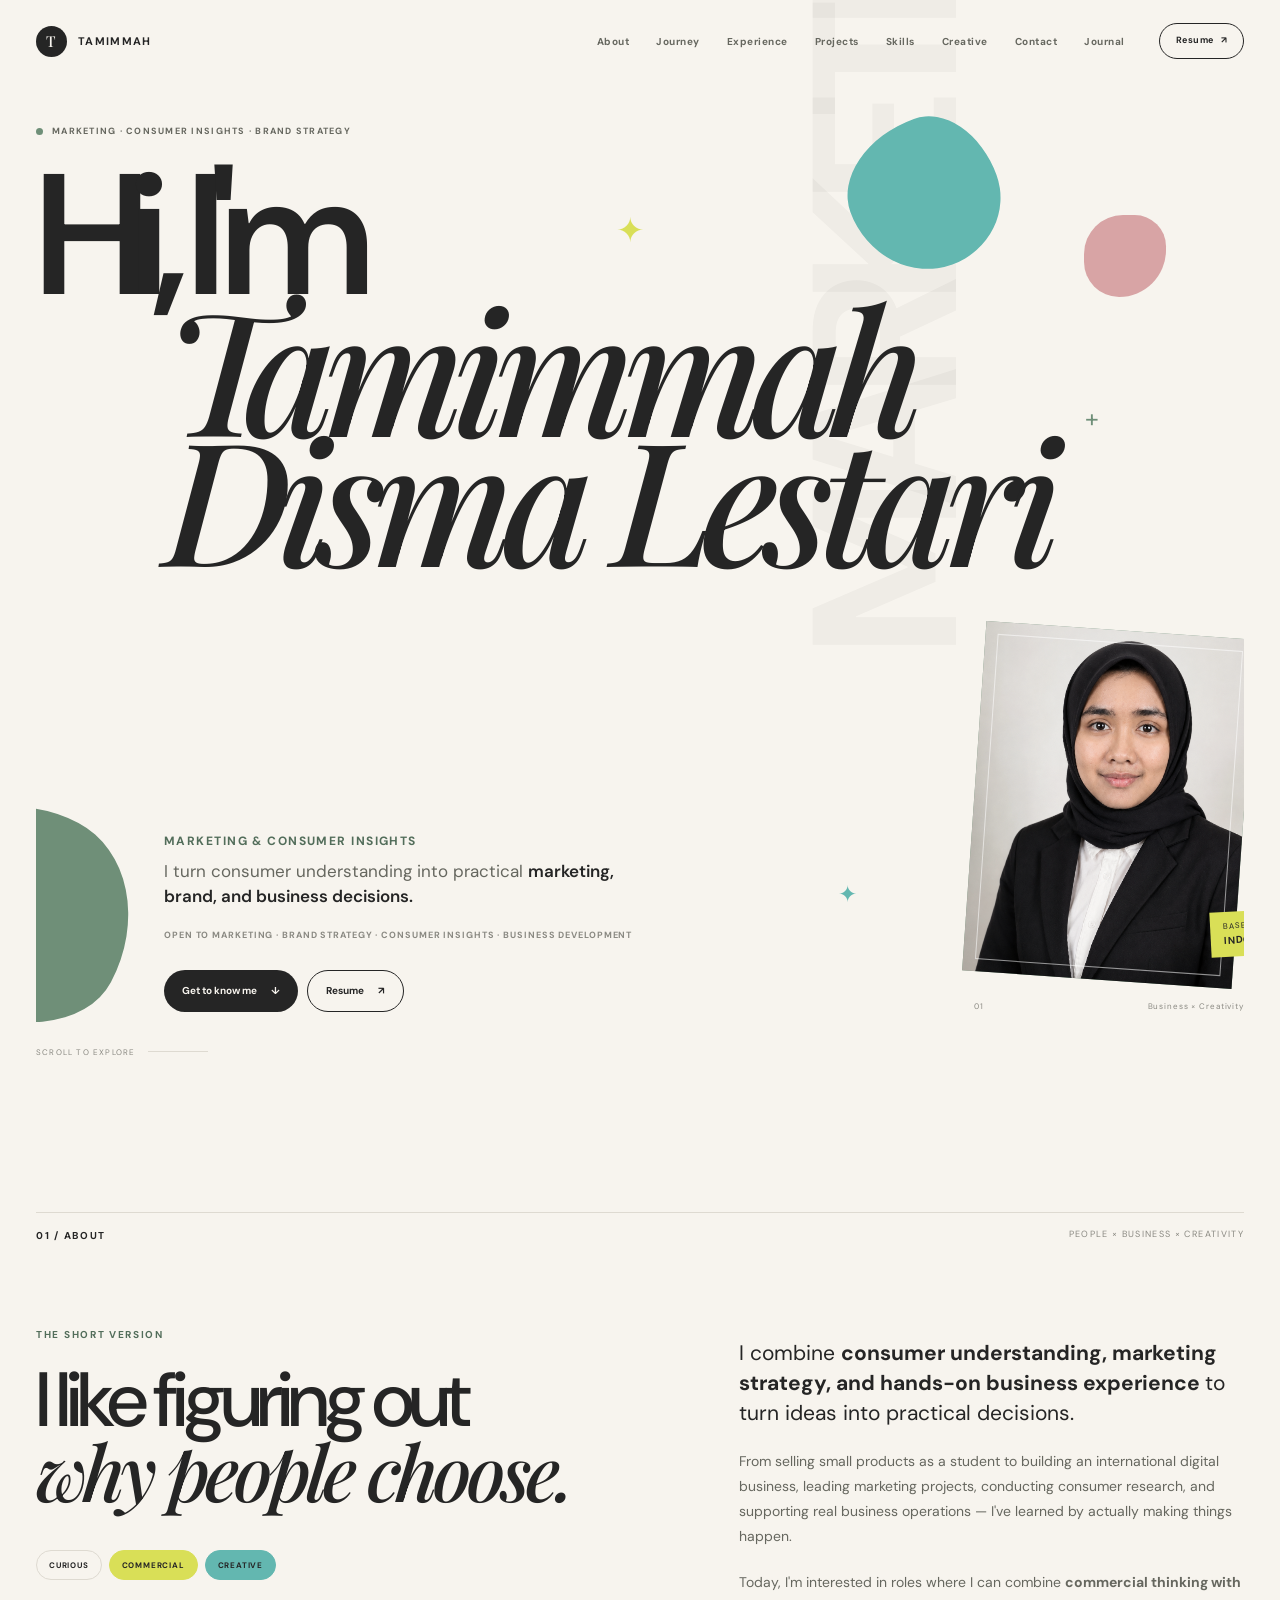
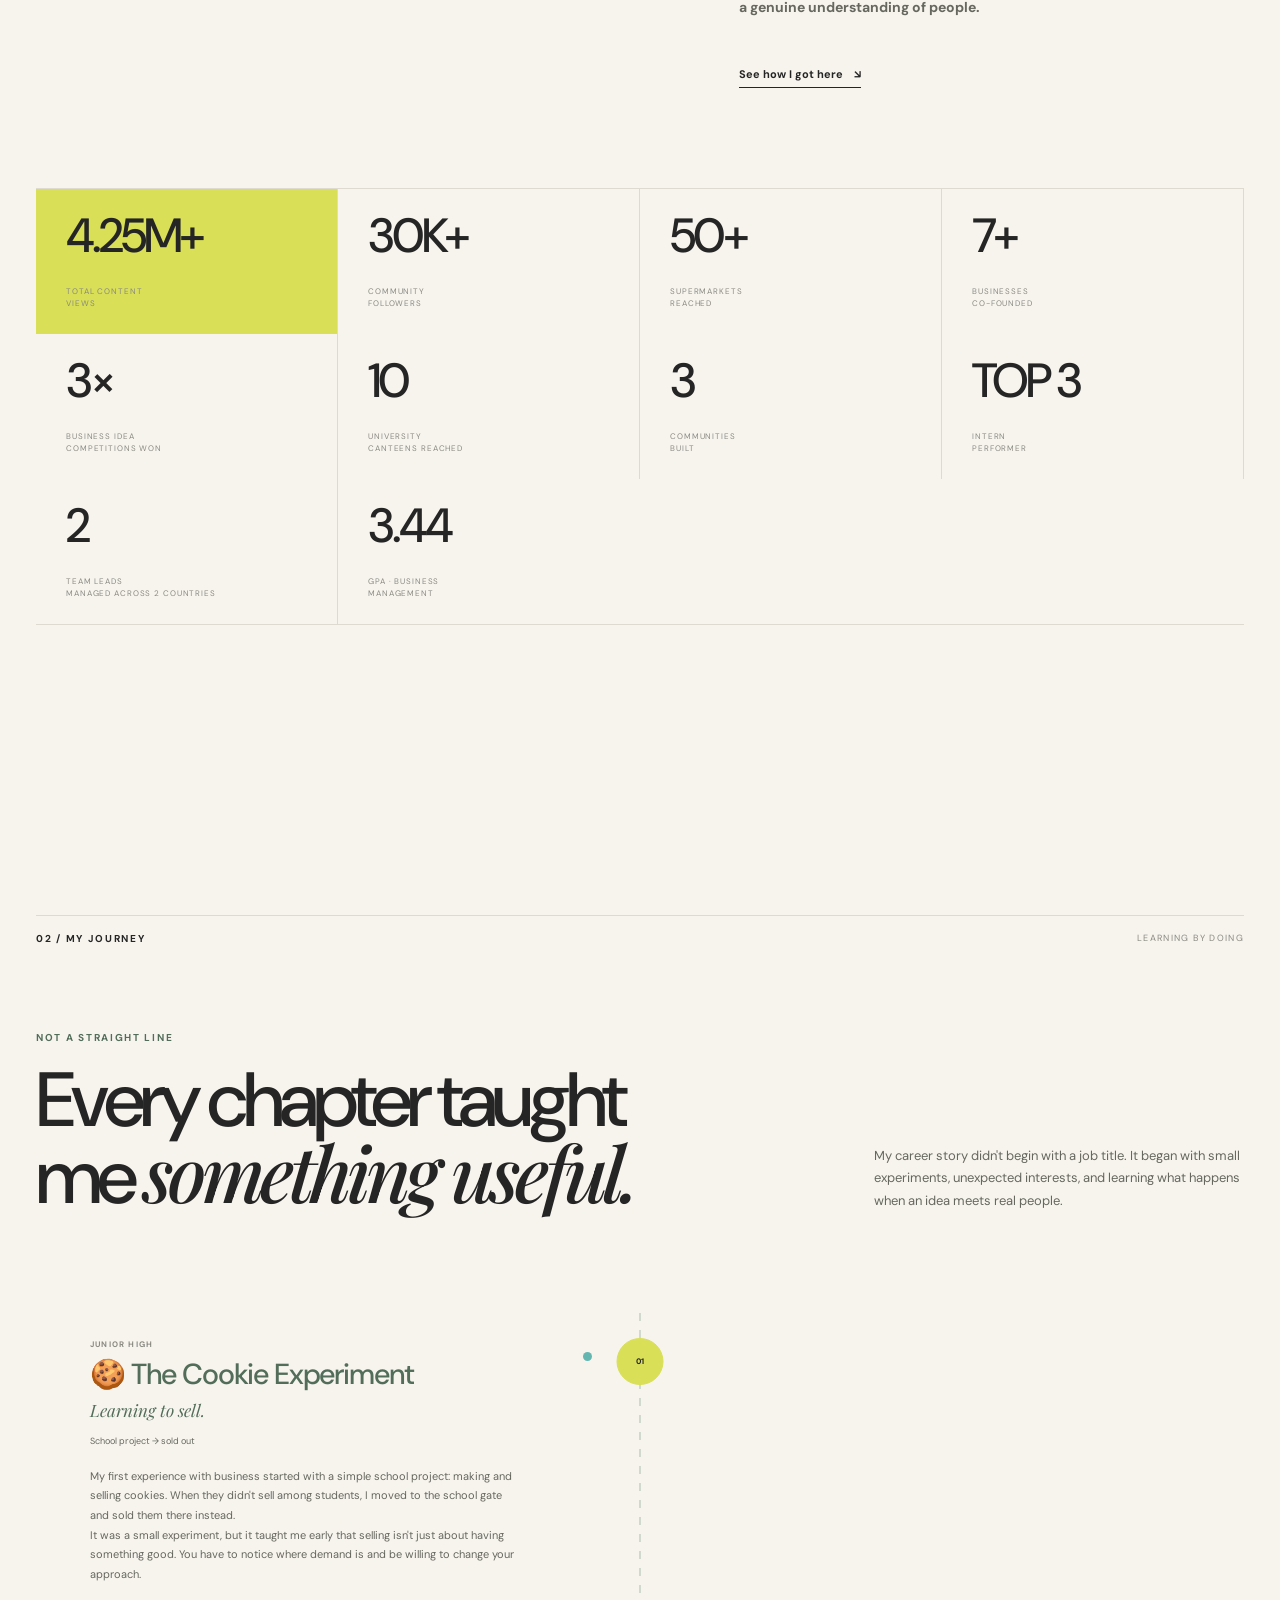
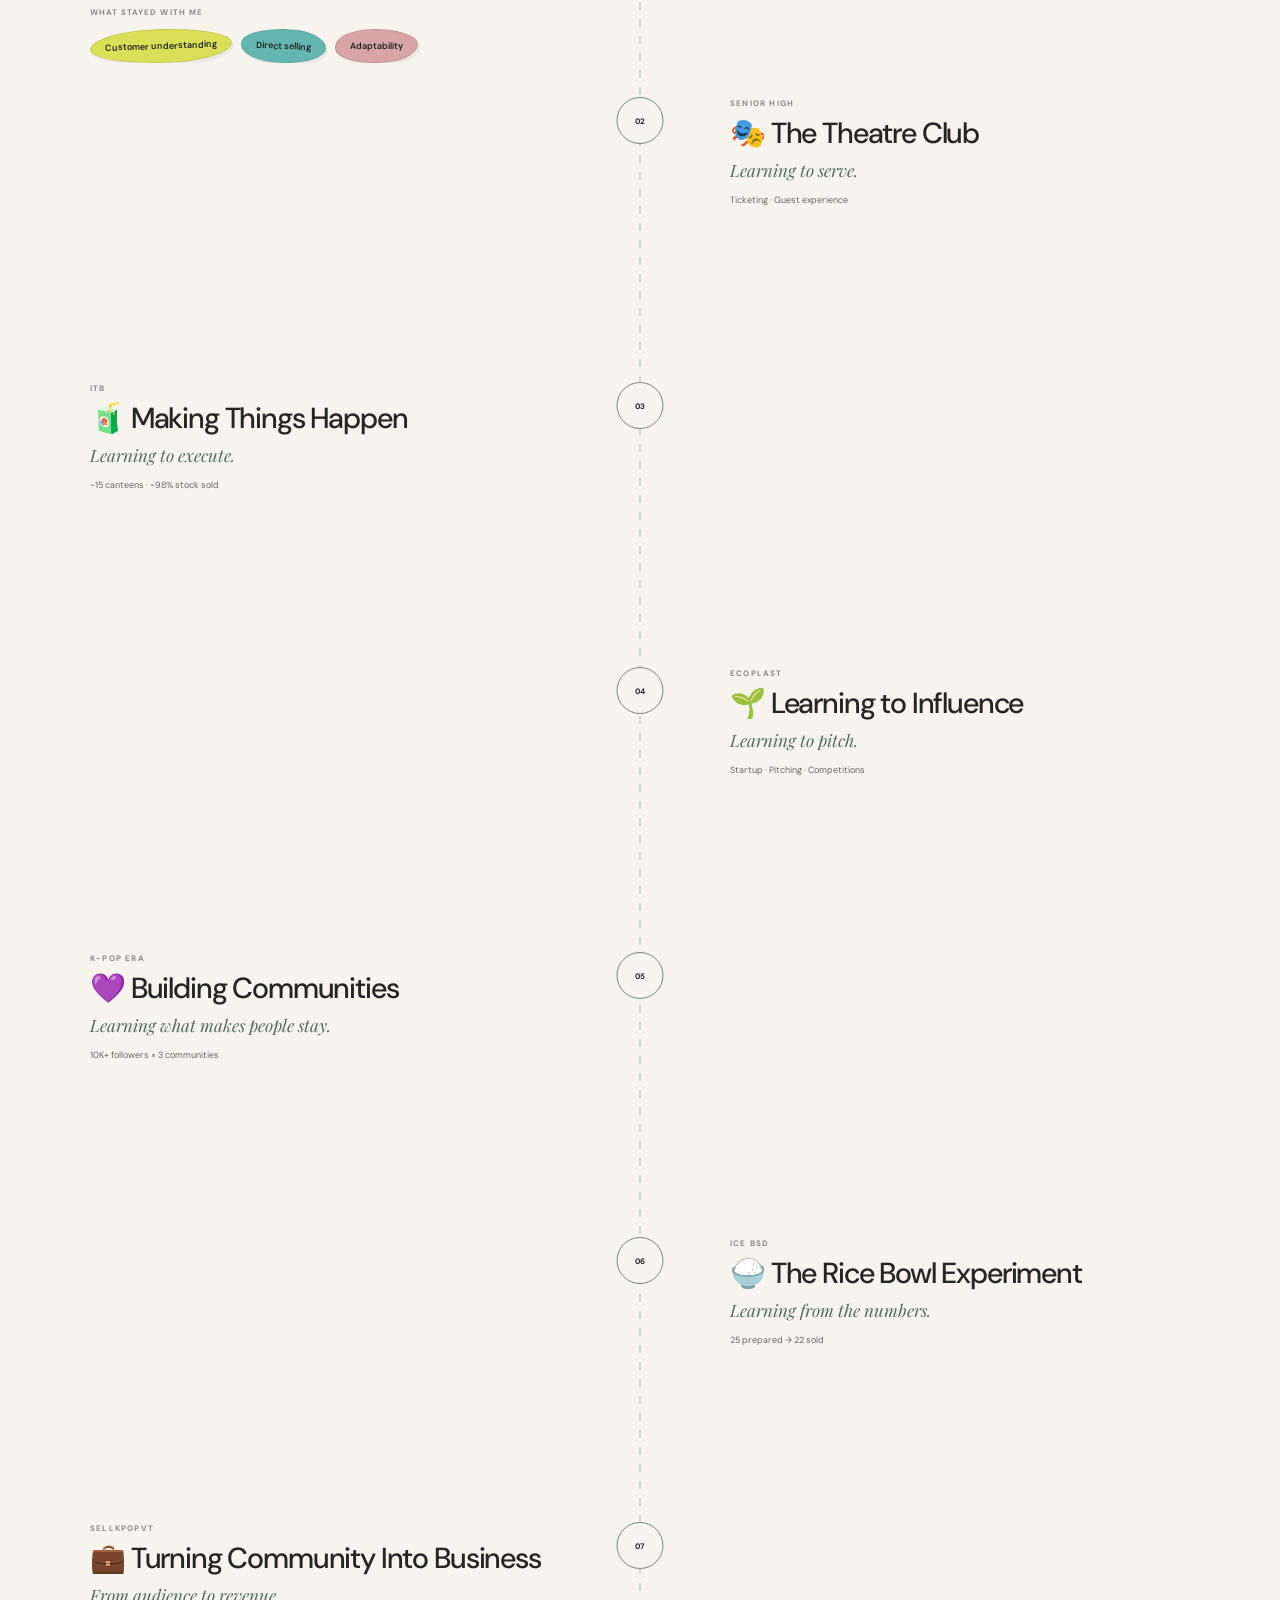
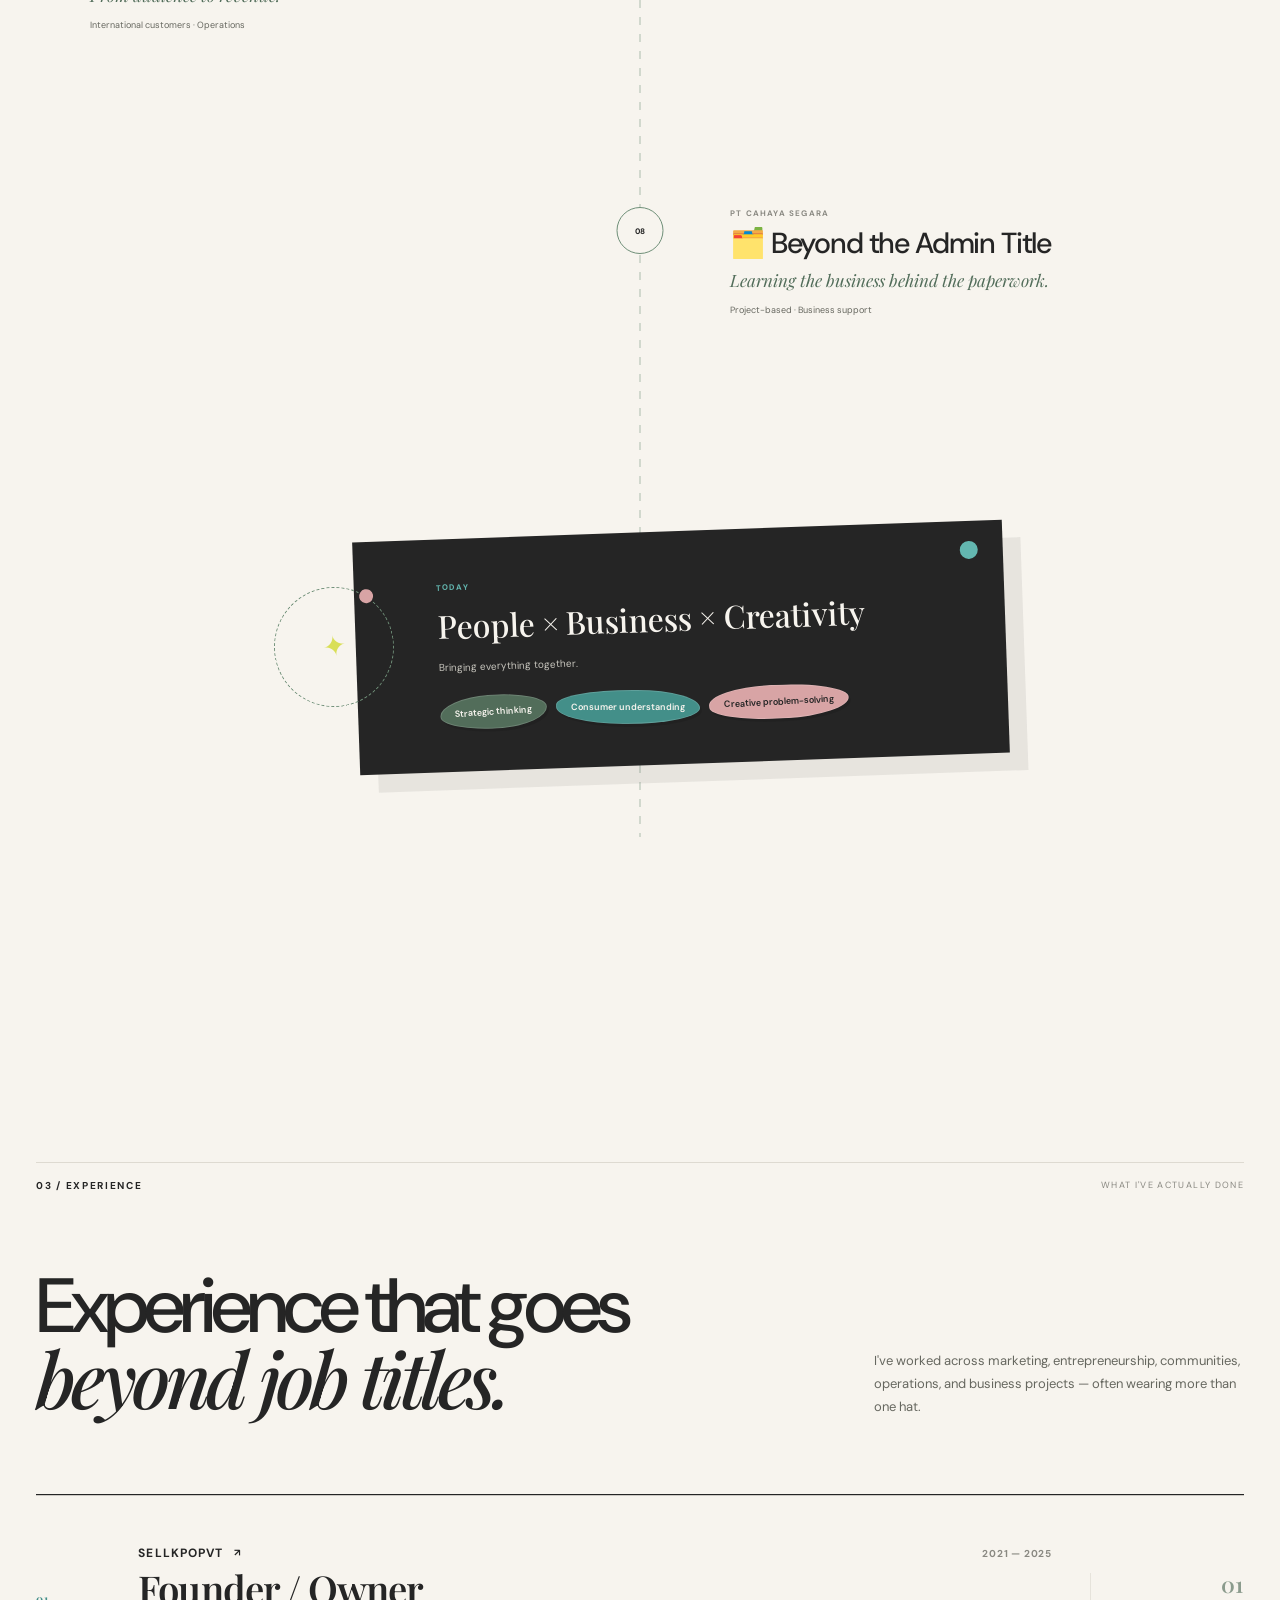
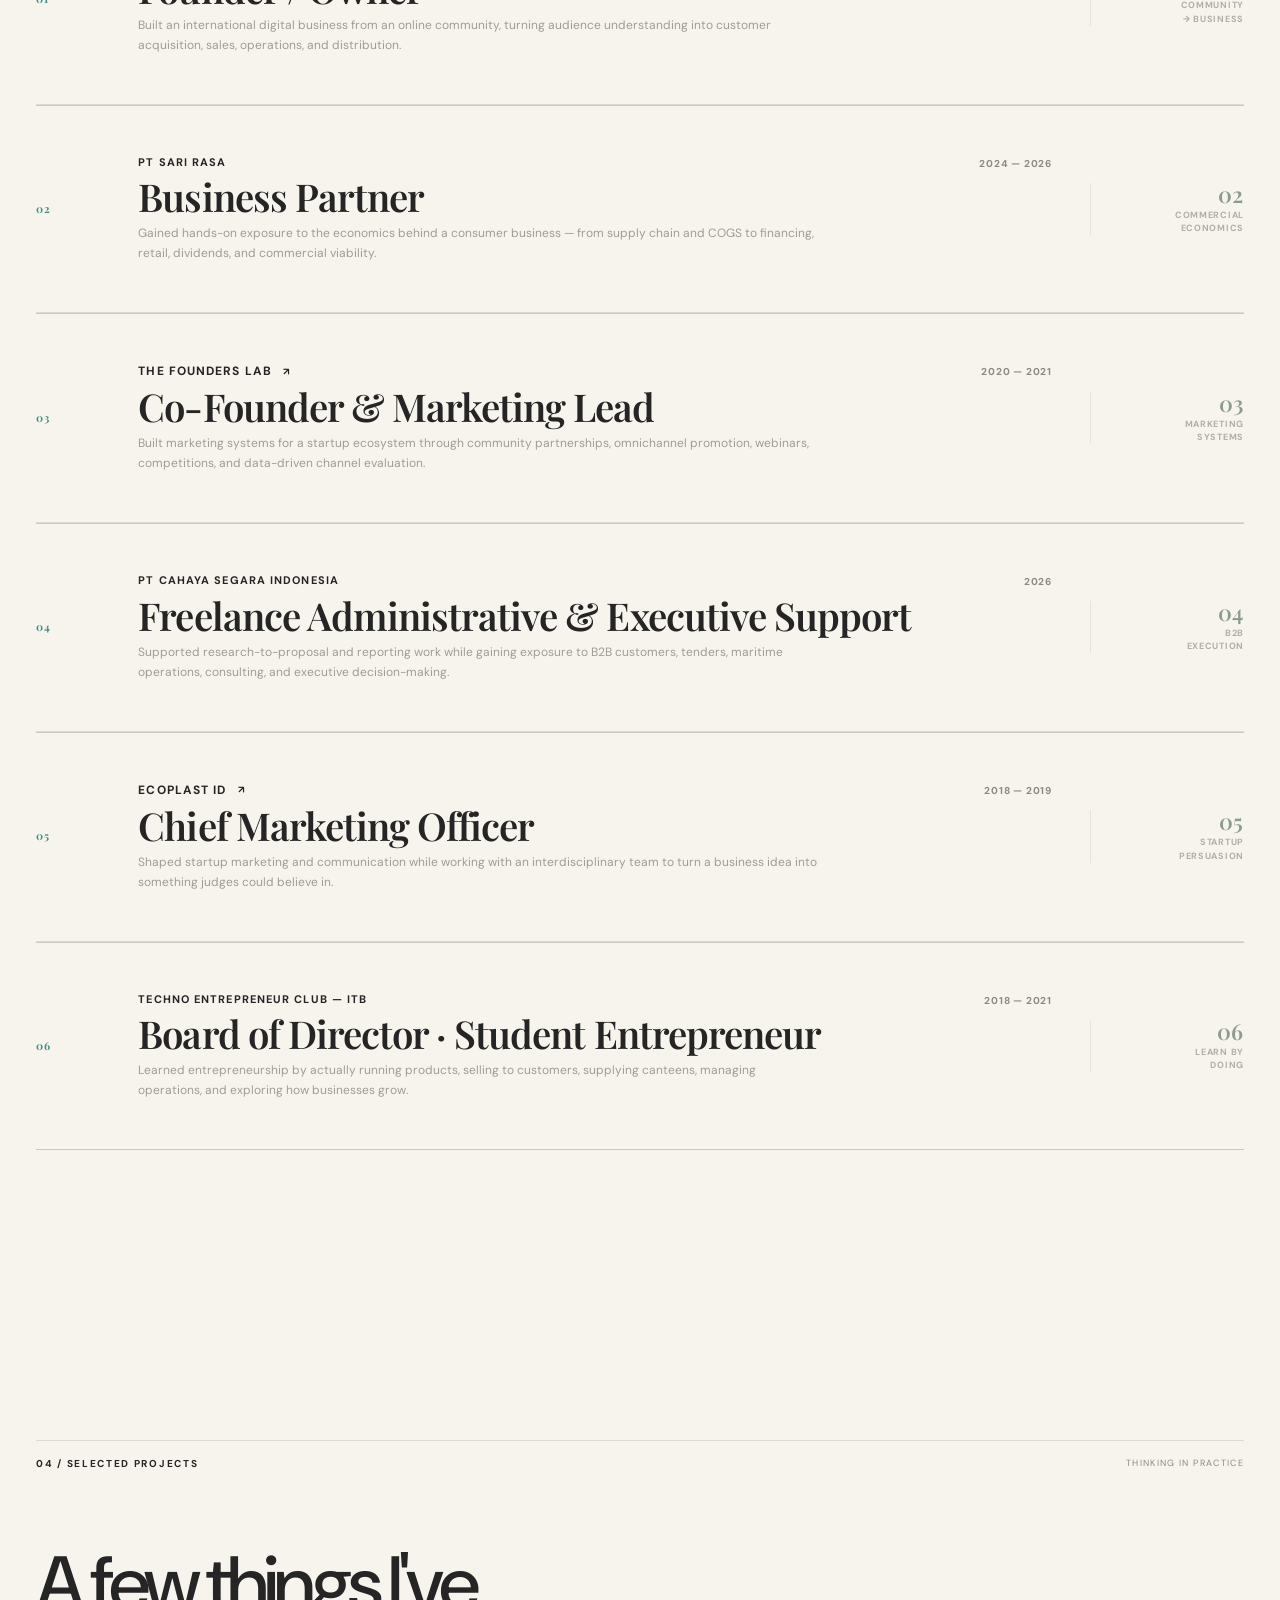
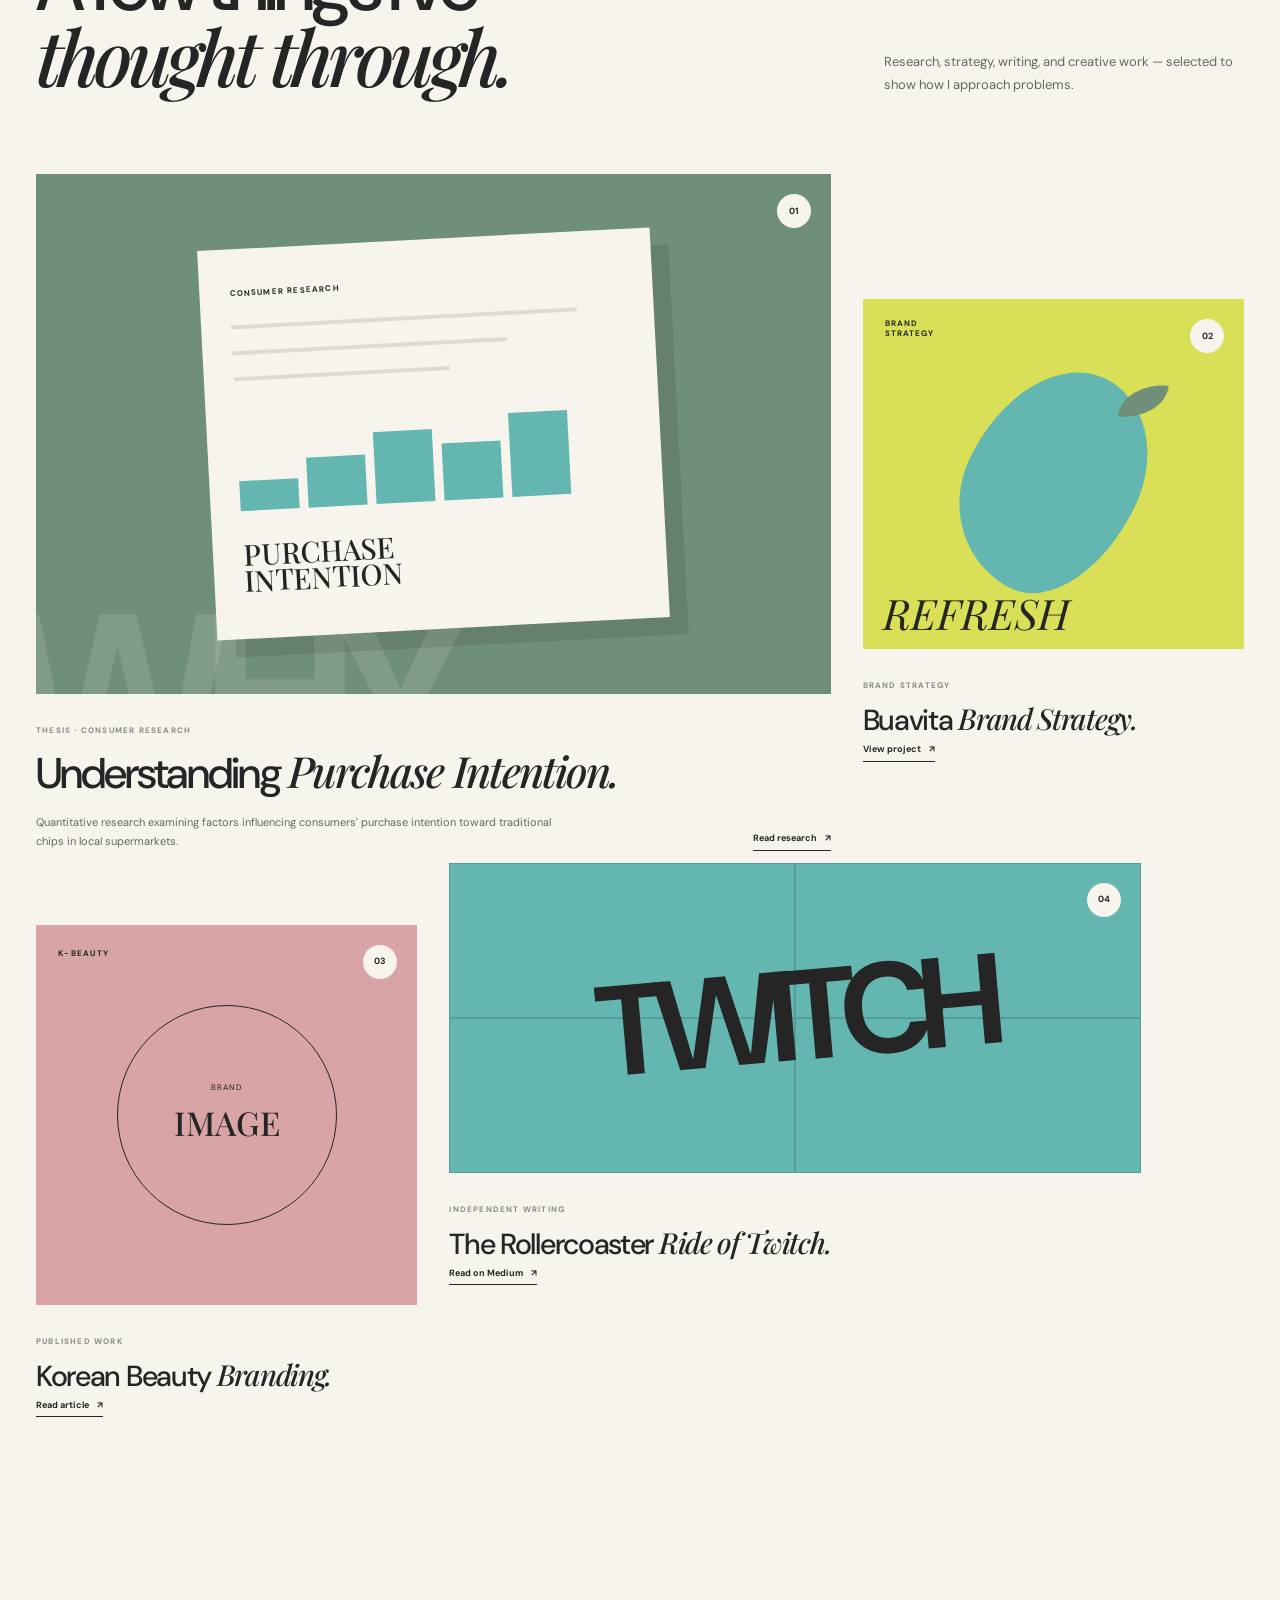
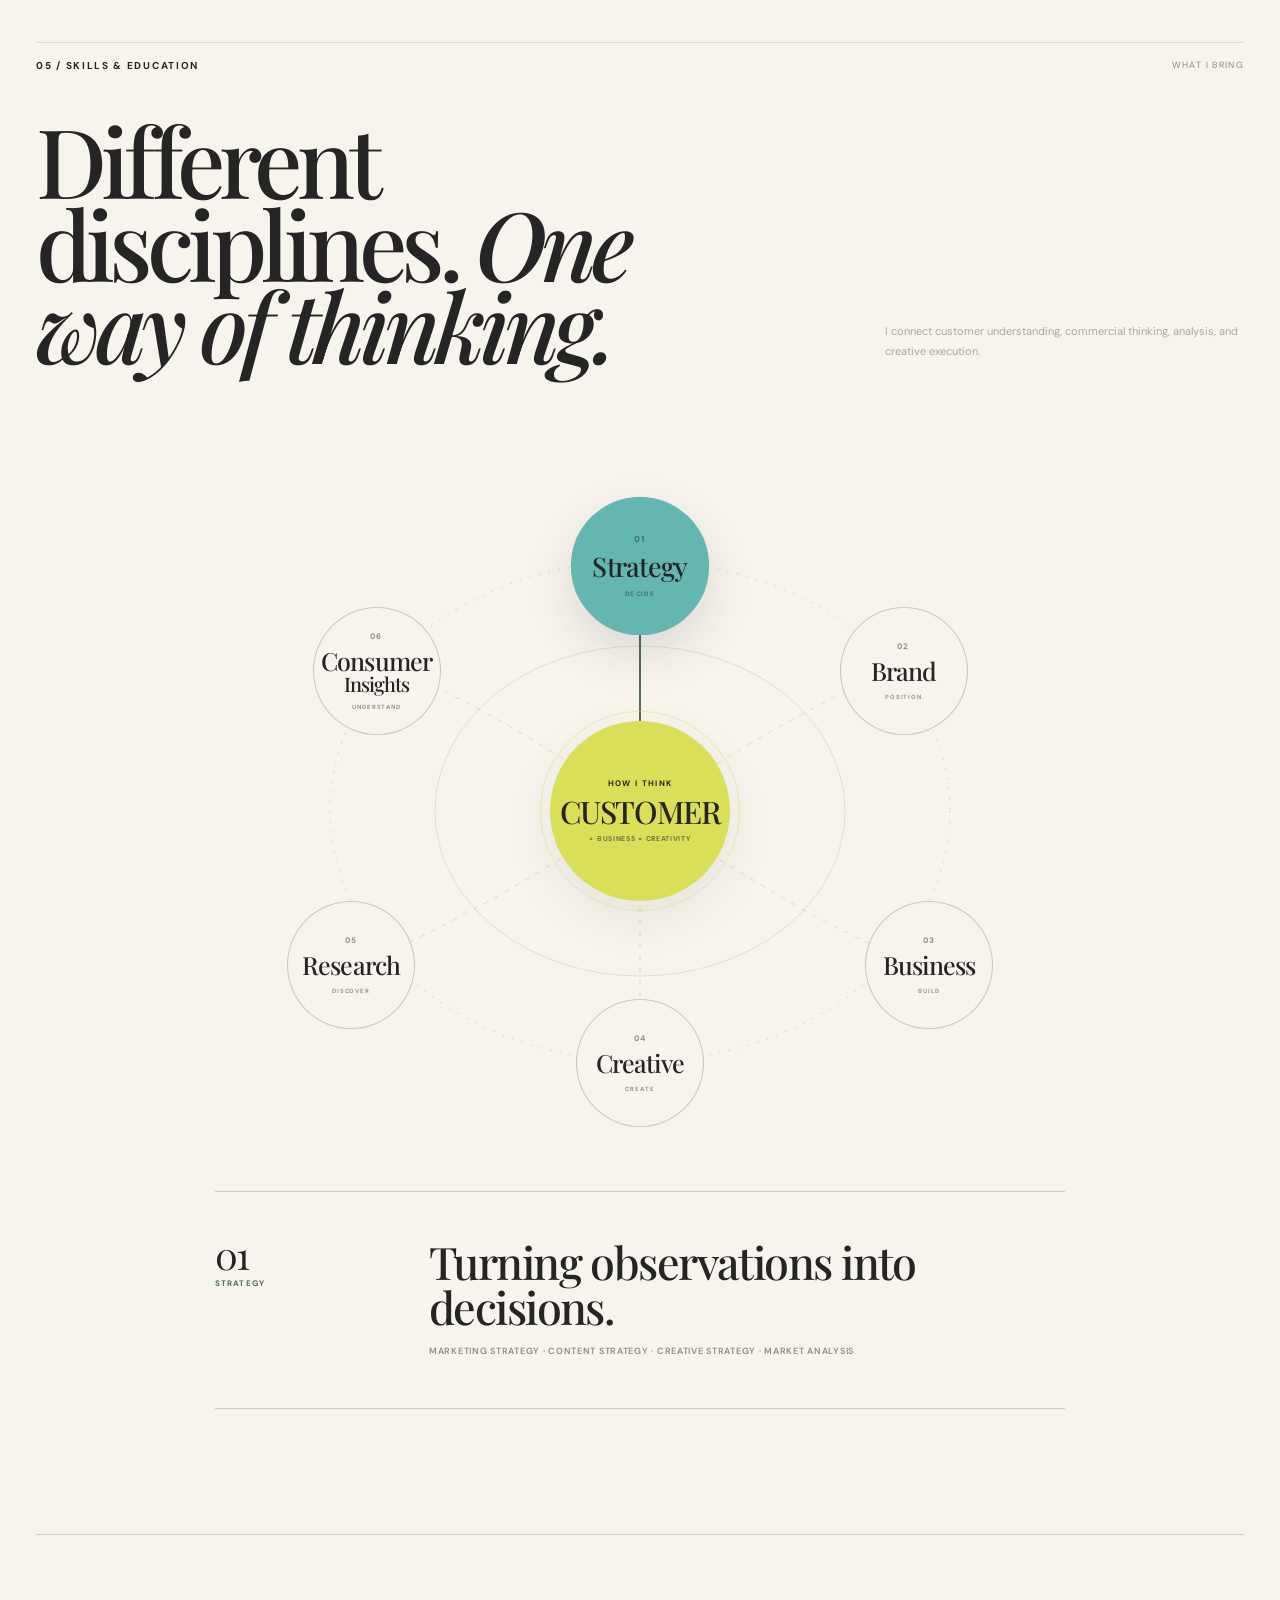
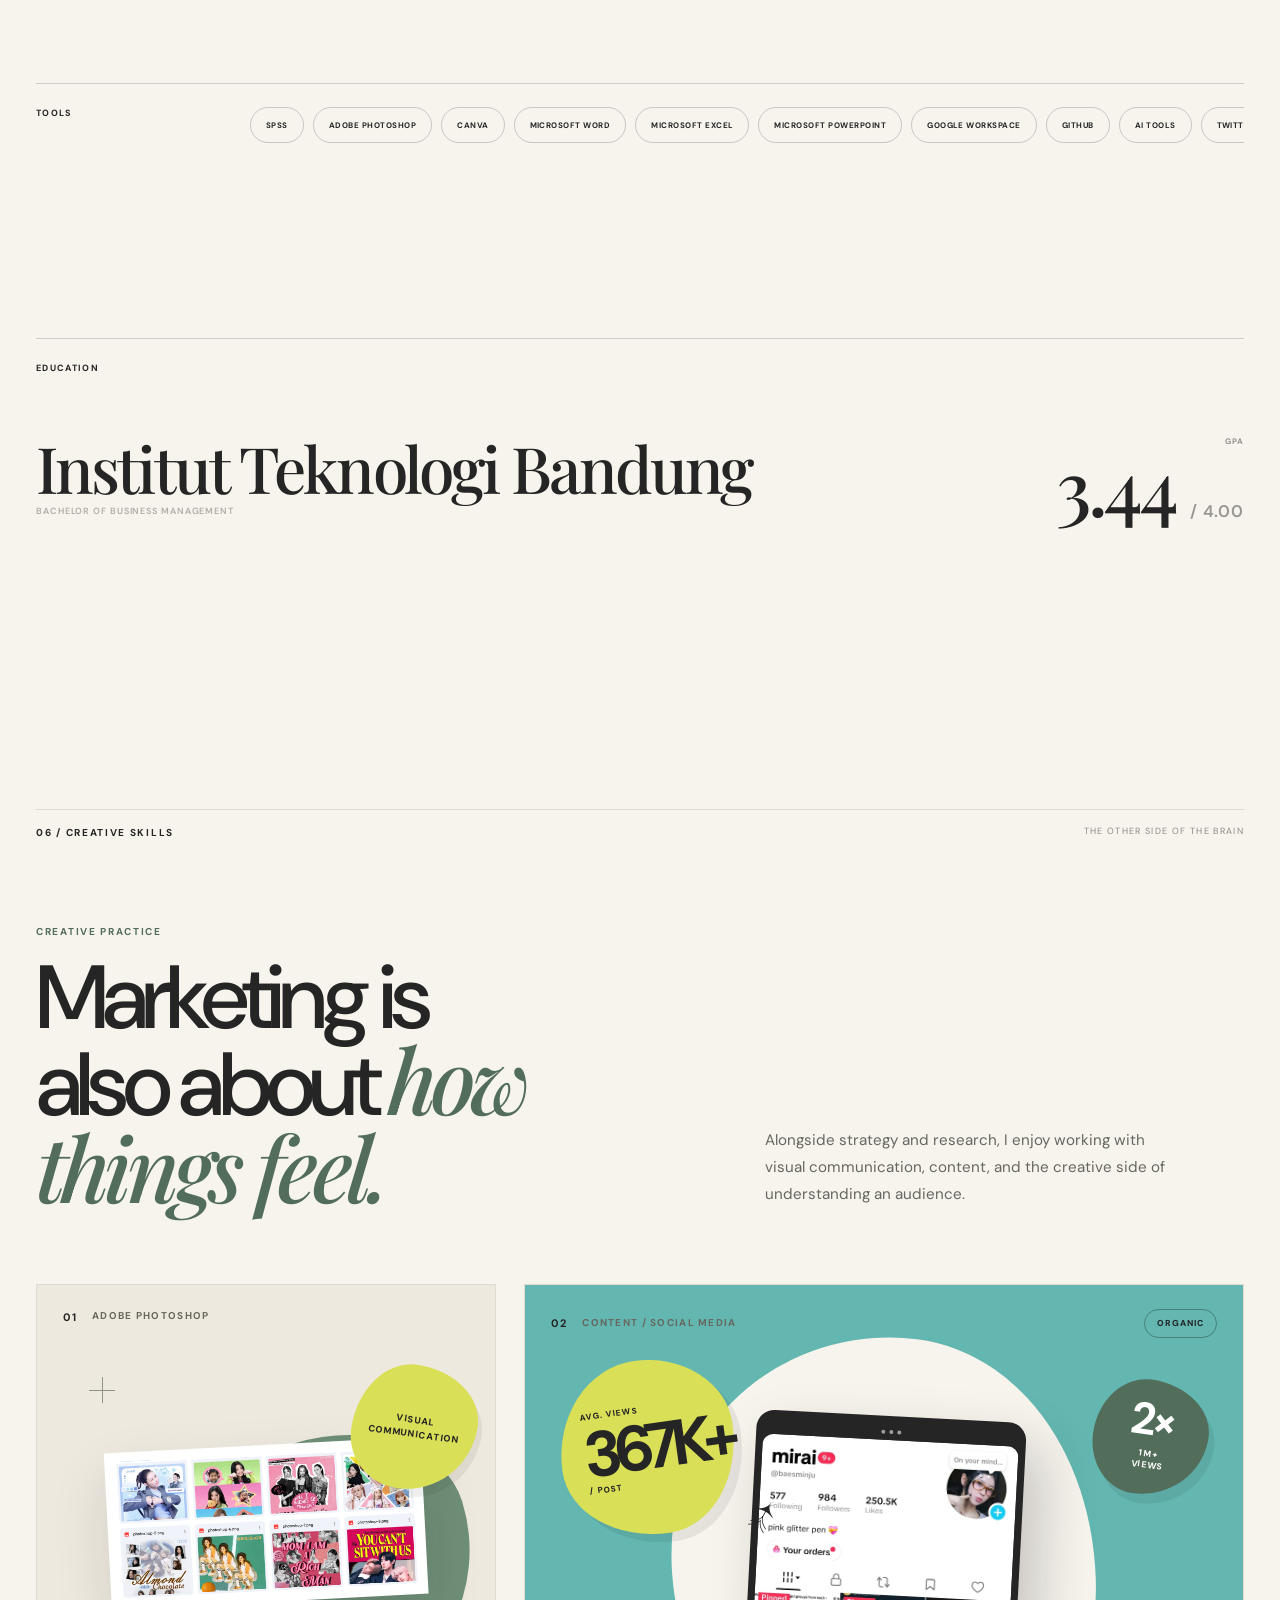
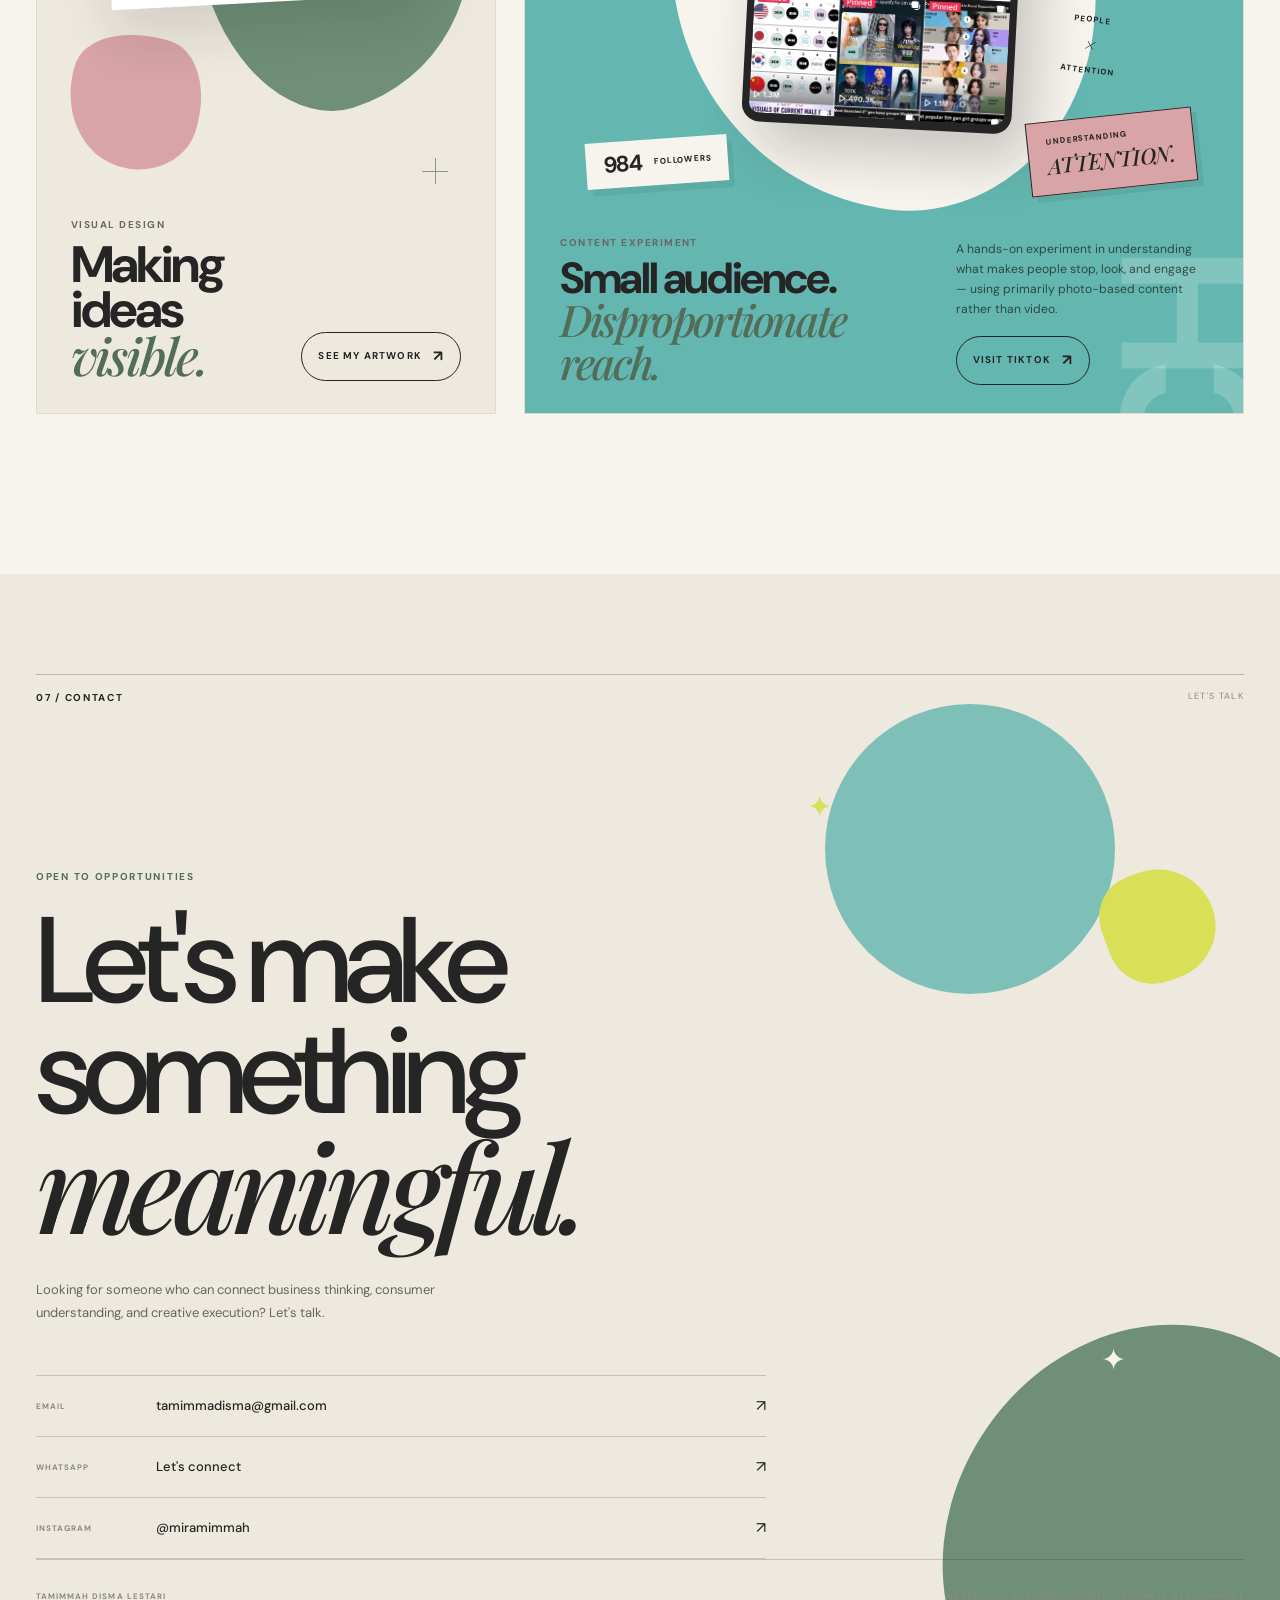
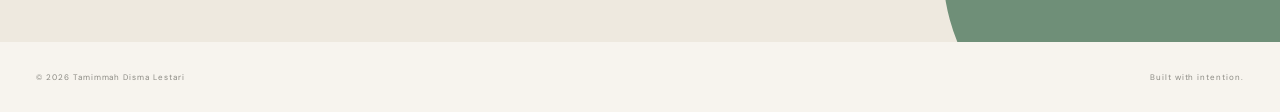
==== index.html @ 2bb1043e "Update index.html" ====
<!DOCTYPE html>

<html lang="en">

<head>

  <meta charset="UTF-8">

  <meta
    name="viewport"
    content="width=device-width, initial-scale=1.0">

  <title>Tamimmah Disma Lestari — Marketing & Consumer Insights</title>

  <meta
    name="description"
    content="Portfolio of Tamimmah Disma Lestari — Marketing, Consumer Insights, Business Development and Creative Strategy."
  >

  <link rel="canonical" href="https://tamimmadisma.github.io/">

  <meta property="og:title" content="Tamimmah Disma Lestari — Marketing & Consumer Insights">
  <meta property="og:description" content="Portfolio of Tamimmah Disma Lestari — Marketing, Consumer Insights, Business Development and Creative Strategy.">
  <meta property="og:url" content="https://tamimmadisma.github.io/">
  <meta property="og:type" content="website">

  <meta name="author" content="Tamimmah Disma Lestari">

  <meta name="google-site-verification" content="FV3mt_bDivhCD9q9CAS1QPzcbvbddxwMWRHGMlRb1WE" />
<script type="application/ld+json">
{
  "@context": "https://schema.org",
  "@type": "Person",
  "name": "Tamimmah Disma Lestari",
  "url": "https://tamimmadisma.github.io/",
  "sameAs": [
    "https://tamimmah-disma.medium.com/",
    "https://github.com/tamimmadisma"
  ],
  "jobTitle": "Business & Marketing Professional"
}
</script>

  <!-- =====================================================
       GOOGLE FONTS
  ====================================================== -->

  <link rel="preconnect" href="https://fonts.googleapis.com">

  <link
    rel="preconnect"
    href="https://fonts.gstatic.com"
    crossorigin
  >

  <link
    href="https://fonts.googleapis.com/css2?family=DM+Sans:wght@400;500;600;700&family=Playfair+Display:ital,wght@0,500;0,600;0,700;1,500;1,600&display=swap"
    rel="stylesheet"
  >

  <!-- =====================================================
       STYLES
  ====================================================== -->

  <link
    rel="stylesheet"
    href="style.css"
  >


  <!-- =====================================================
       CLICKABLE PROJECT VISUALS
       + EXPLORE MENU
       + INTERACTIVE EXPERIENCE
  ====================================================== -->

  <style>

    .project-visual-link {
      display: block;
      width: 100%;
      color: inherit;
      text-decoration: none;
      cursor: pointer;
    }

    .project-visual-link:hover {
      color: inherit;
      text-decoration: none;
    }

    .project-visual-link:focus-visible {
      outline: 2px solid currentColor;
      outline-offset: 6px;
    }

    .project-visual-link .project-visual {
      width: 100%;
    }


    /* =====================================================
       HERO — GET TO KNOW ME BUTTON
    ====================================================== */

    .hero-actions {
      position: relative;
    }


    .get-to-know-wrapper {
      position: relative;
      display: inline-block;
    }


    .get-to-know-button {
      transition:
        background 0.25s ease,
        color 0.25s ease,
        transform 0.2s ease;
    }


    .get-to-know-button:hover {
      transform: translateY(-2px);
    }


    .get-to-know-button.is-active {
      background: #D9DF57;
      color: #000000;
    }


    .get-to-know-button.is-active .button-arrow {
      display: inline-block;
      transform: translateY(0);
    }


    /* =====================================================
       EXPLORE — FULL SCREEN OVERLAY
    ====================================================== */

    .get-to-know-overlay {

      position: fixed;

      inset: 0;

      width: 100%;

      height: 100vh;

      height: 100dvh;

      z-index: 9999;

      background: rgba(0, 0, 0, 0.35);

      opacity: 0;

      visibility: hidden;

      pointer-events: none;

      transition:
        opacity 0.3s ease,
        visibility 0.3s ease;

      overflow: hidden;

    }


    .get-to-know-overlay.is-open {

      opacity: 1;

      visibility: visible;

      pointer-events: auto;

    }


    /* Background layer */

    .get-to-know-overlay-backdrop {

      position: absolute;

      inset: 0;

      background: rgba(0, 0, 0, 0.28);

      backdrop-filter: blur(3px);

      -webkit-backdrop-filter: blur(3px);

    }


    /* =====================================================
       EXPLORE PANEL
    ====================================================== */

    .get-to-know-panel {

      position: relative;

      z-index: 2;

      width: 100%;

      height: 100%;

      min-height: 100vh;

      min-height: 100dvh;

      max-height: 100vh;

      max-height: 100dvh;

      overflow-y: auto;

      overflow-x: hidden;

      overscroll-behavior: contain;

      -webkit-overflow-scrolling: touch;

      background: #F8F4EE;

      color: #000000;

      padding:

        max(34px, env(safe-area-inset-top))

        clamp(24px, 5vw, 80px)

        max(40px, env(safe-area-inset-bottom));

      box-sizing: border-box;

      transform: translateY(18px);

      transition:
        transform 0.4s cubic-bezier(0.22, 1, 0.36, 1);

    }


    .get-to-know-overlay.is-open .get-to-know-panel {

      transform: translateY(0);

    }


    /* =====================================================
       EXPLORE TOP BAR
    ====================================================== */

    .explore-top {

      display: flex;

      align-items: center;

      justify-content: space-between;

      gap: 24px;

      width: 100%;

      padding-bottom: 18px;

      border-bottom: 1px solid rgba(0, 0, 0, 0.18);

    }


    .explore-brand {

      font-size: 10px;

      font-weight: 700;

      letter-spacing: 0.16em;

      text-transform: uppercase;

    }


    .explore-close {

      appearance: none;

      -webkit-appearance: none;

      border: none;

      background: transparent;

      color: #000000;

      padding: 6px 0;

      margin: 0;

      font-family: "DM Sans", sans-serif;

      font-size: 11px;

      font-weight: 700;

      letter-spacing: 0.12em;

      text-transform: uppercase;

      cursor: pointer;

      transition:
        opacity 0.2s ease,
        transform 0.2s ease;

    }


    .explore-close:hover {

      opacity: 0.6;

      transform: translateX(-3px);

    }


    .explore-close:focus-visible {

      outline: 2px solid #000000;

      outline-offset: 6px;

    }


    /* =====================================================
       EXPLORE HEADER
    ====================================================== */

    .explore-header {

      padding-top: clamp(44px, 8vh, 100px);

      padding-bottom: clamp(36px, 6vh, 70px);

    }


    .explore-eyebrow {

      margin: 0 0 12px;

      font-size: 10px;

      font-weight: 700;

      letter-spacing: 0.16em;

      text-transform: uppercase;

      color: #438F89;

    }


    .explore-title {

      margin: 0;

      font-family: "Playfair Display", serif;

      font-size: clamp(58px, 11vw, 150px);

      line-height: 0.86;

      font-weight: 600;

      letter-spacing: -0.055em;

    }


    .explore-title em {

      font-weight: 500;

    }


    /* =====================================================
       EXPLORE NAV
    ====================================================== */

    .explore-navigation {

      width: 100%;

      border-top: 1px solid #000000;

    }


    .explore-option {

      position: relative;

      display: grid;

      grid-template-columns: clamp(48px, 7vw, 90px) 1fr auto;

      align-items: center;

      gap: clamp(16px, 3vw, 48px);

      width: 100%;

      min-height: clamp(92px, 10vw, 140px);

      padding: 18px 0;

      border-bottom: 1px solid rgba(0, 0, 0, 0.2);

      color: #000000;

      text-decoration: none;

      box-sizing: border-box;

      overflow: hidden;

      transition:
        padding-left 0.3s ease,
        padding-right 0.3s ease;

    }


    .explore-option::before {

      content: "";

      position: absolute;

      inset: 0;

      background: #D9DF57;

      transform: translateX(-101%);

      transition:
        transform 0.35s cubic-bezier(0.22, 1, 0.36, 1);

      z-index: -1;

    }


    .explore-option:hover::before,

    .explore-option:focus-visible::before {

      transform: translateX(0);

    }


    .explore-option:hover,

    .explore-option:focus-visible {

      padding-left: clamp(12px, 2vw, 30px);

      padding-right: clamp(12px, 2vw, 30px);

    }


    .explore-option:focus-visible {

      outline: none;

    }


    .explore-number {

      position: relative;

      z-index: 1;

      font-size: 11px;

      font-weight: 700;

      letter-spacing: 0.1em;

      color: #438F89;

      transition:
        color 0.25s ease,
        transform 0.3s ease;

    }


    .explore-option:hover .explore-number {

      color: #000000;

      transform: translateX(4px);

    }


    .explore-copy {

      position: relative;

      z-index: 1;

      display: flex;

      flex-direction: column;

      gap: 5px;

      min-width: 0;

    }


    .explore-option-title {

      font-family: "Playfair Display", serif;

      font-size: clamp(28px, 4vw, 54px);

      line-height: 0.98;

      font-weight: 600;

      letter-spacing: -0.025em;

      transition:
        transform 0.3s ease;

    }


    .explore-option:hover .explore-option-title {

      transform: translateX(6px);

    }


    .explore-option-description {

      font-size: 10px;

      line-height: 1.4;

      font-weight: 500;

      letter-spacing: 0.08em;

      text-transform: uppercase;

      opacity: 0.58;

    }


    .explore-arrow {

      position: relative;

      z-index: 1;

      display: flex;

      align-items: center;

      justify-content: center;

      width: clamp(34px, 4vw, 54px);

      height: clamp(34px, 4vw, 54px);

      border: 1px solid rgba(0, 0, 0, 0.35);

      border-radius: 50%;

      font-size: 18px;

      flex-shrink: 0;

      transition:
        transform 0.3s ease,
        background 0.25s ease;

    }


    .explore-option:hover .explore-arrow {

      transform: rotate(-45deg);

      background: #F8F4EE;

    }


    /* Individual accents */

    .explore-option:nth-child(2)::before {
      background: #6FB3AC;
    }

    .explore-option:nth-child(3)::before {
      background: #D8A4A5;
    }

    .explore-option:nth-child(4)::before {
      background: #D8DE56;
    }

    .explore-option:nth-child(5)::before {
      background: #7C9783;
    }

    .explore-option:nth-child(6)::before {
      background: #6FB3AC;
    }

    .explore-option:nth-child(7)::before {
      background: #D8A4A5;
    }

    .explore-option:nth-child(8)::before {
      background: #D8DE56;
    }


    /* =====================================================
       EXPLORE FOOTER
    ====================================================== */

    .explore-footer {

      display: flex;

      align-items: flex-end;

      justify-content: space-between;

      gap: 30px;

      padding-top: clamp(38px, 7vh, 80px);

      padding-bottom: 20px;

    }


    .explore-footer-note {

      max-width: 420px;

      font-size: 10px;

      line-height: 1.6;

      letter-spacing: 0.07em;

      text-transform: uppercase;

      opacity: 0.58;

    }


    .explore-resume {

      display: inline-flex;

      align-items: center;

      gap: 8px;

      padding: 12px 18px;

      background: #000000;

      color: #FFFFFF;

      text-decoration: none;

      font-size: 10px;

      font-weight: 700;

      letter-spacing: 0.1em;

      text-transform: uppercase;

      flex-shrink: 0;

      transition:
        background 0.2s ease,
        color 0.2s ease,
        transform 0.2s ease;

    }


    .explore-resume:hover {

      background: #D9DF57;

      color: #000000;

      transform: translateY(-2px);

    }


    .explore-resume:focus-visible {

      outline: 2px solid #000000;

      outline-offset: 5px;

    }


    /* =====================================================
       LOCK BACKGROUND SCROLL
    ====================================================== */

    body.get-to-know-open {

      overflow: hidden;

    }


    /* =====================================================
       EXPERIENCE — INTERACTIVE LIST
    ====================================================== */

    .experience-list {

      position: relative;

      width: 100%;

    }


    .experience-row {

      position: relative;

      display: grid;

      grid-template-columns:
        clamp(42px, 5vw, 70px)
        minmax(0, 1fr)
        auto
        clamp(100px, 12vw, 170px);

      align-items: center;

      gap: clamp(18px, 3vw, 48px);

      padding:
        clamp(28px, 4vw, 48px)
        0;

      border-top: 1px solid rgba(0, 0, 0, 0.18);

      cursor: pointer;

      transition:
        padding 0.35s ease,
        background 0.35s ease;

    }


    .experience-row:last-child {

      border-bottom: 1px solid rgba(0, 0, 0, 0.18);

    }


    .experience-row::before {

      content: "";

      position: absolute;

      inset: 0;

      background: #D8DE56;

      transform: scaleX(0);

      transform-origin: left;

      transition:
        transform 0.4s cubic-bezier(0.22, 1, 0.36, 1);

      z-index: -1;

    }


    .experience-row:hover::before {

      transform: scaleX(1);

    }


    .experience-row:hover {

      padding-left: clamp(12px, 2vw, 28px);

      padding-right: clamp(12px, 2vw, 28px);

    }


    .experience-row:focus-visible {

      outline: 2px solid #000000;

      outline-offset: -2px;

    }


    .experience-number {

      font-size: 11px;

      font-weight: 700;

      letter-spacing: 0.1em;

      color: #438F89;

      transition:
        color 0.25s ease,
        transform 0.3s ease;

    }


    .experience-row:hover .experience-number {

      color: #000000;

      transform: translateX(4px);

    }


    .experience-main {

      min-width: 0;

    }


    .experience-company {

      margin-bottom: 7px;

      font-size: 11px;

      font-weight: 700;

      letter-spacing: 0.1em;

      text-transform: uppercase;

    }


    .experience-company a {

      color: inherit;

      text-decoration: none;

    }


    .experience-company a span {

      display: inline-block;

      margin-left: 4px;

      transition:
        transform 0.25s ease;

    }


    .experience-company a:hover span {

      transform: translate(3px, -3px);

    }


    .experience-main h3 {

      margin: 0 0 9px;

      font-family: "Playfair Display", serif;

      font-size: clamp(25px, 3vw, 42px);

      line-height: 1;

      font-weight: 600;

      letter-spacing: -0.025em;

    }


    .experience-main > p {

      max-width: 680px;

      margin: 0;

      font-size: 12px;

      line-height: 1.65;

      opacity: 0.62;

    }


    .experience-date {

      align-self: start;

      padding-top: 3px;

      white-space: nowrap;

      font-size: 10px;

      font-weight: 700;

      letter-spacing: 0.08em;

      text-transform: uppercase;

    }


    .experience-impact {

      align-self: center;

      font-size: 9px;

      line-height: 1.45;

      font-weight: 700;

      letter-spacing: 0.08em;

      text-transform: uppercase;

      text-align: right;

      opacity: 0.65;

    }


    .experience-impact span {

      display: block;

      margin-bottom: 4px;

      font-family: "Playfair Display", serif;

      font-size: 22px;

      font-weight: 600;

      line-height: 1;

      opacity: 1;

    }


    .experience-open-indicator {

      display: none;

    }


    /* =====================================================
       EXPERIENCE DETAIL MODAL
    ====================================================== */

    .experience-modal {

      position: fixed;

      inset: 0;

      z-index: 10000;

      display: flex;

      align-items: center;

      justify-content: center;

      padding:
        max(24px, env(safe-area-inset-top))
        clamp(18px, 4vw, 60px)
        max(24px, env(safe-area-inset-bottom));

      box-sizing: border-box;

      background: rgba(0, 0, 0, 0.38);

      backdrop-filter: blur(6px);

      -webkit-backdrop-filter: blur(6px);

      opacity: 0;

      visibility: hidden;

      pointer-events: none;

      transition:
        opacity 0.3s ease,
        visibility 0.3s ease;

    }


    .experience-modal.is-open {

      opacity: 1;

      visibility: visible;

      pointer-events: auto;

    }


    .experience-modal-backdrop {

      position: absolute;

      inset: 0;

      cursor: pointer;

    }


    .experience-modal-panel {

      position: relative;

      z-index: 2;

      width: min(1180px, 100%);

      max-height: min(88vh, 900px);

      overflow-y: auto;

      background: #F8F4EE;

      color: #000000;

      box-sizing: border-box;

      padding:
        clamp(28px, 5vw, 70px);

      transform: translateY(24px) scale(0.98);

      transition:
        transform 0.4s cubic-bezier(0.22, 1, 0.36, 1);

      box-shadow:
        0 30px 90px rgba(0, 0, 0, 0.18);

    }


    .experience-modal.is-open .experience-modal-panel {

      transform: translateY(0) scale(1);

    }


    .experience-modal-top {

      display: flex;

      align-items: flex-start;

      justify-content: space-between;

      gap: 30px;

      padding-bottom: 22px;

      border-bottom: 1px solid rgba(0, 0, 0, 0.18);

    }


    .experience-modal-index {

      display: flex;

      align-items: center;

      gap: 12px;

      font-size: 10px;

      font-weight: 700;

      letter-spacing: 0.12em;

      text-transform: uppercase;

      color: #438F89;

    }


    .experience-modal-index::before {

      content: "";

      display: block;

      width: 28px;

      height: 1px;

      background: #438F89;

    }


    .experience-modal-close {

      appearance: none;

      -webkit-appearance: none;

      border: 0;

      background: transparent;

      color: #000000;

      padding: 0;

      font-family: "DM Sans", sans-serif;

      font-size: 10px;

      font-weight: 700;

      letter-spacing: 0.12em;

      text-transform: uppercase;

      cursor: pointer;

      transition:
        opacity 0.2s ease,
        transform 0.2s ease;

    }


    .experience-modal-close:hover {

      opacity: 0.55;

      transform: translateX(-3px);

    }


    .experience-modal-close:focus-visible {

      outline: 2px solid #000000;

      outline-offset: 6px;

    }


    .experience-modal-heading {

      display: grid;

      grid-template-columns: minmax(0, 1.4fr) minmax(180px, 0.6fr);

      gap: 40px;

      padding:
        clamp(36px, 5vw, 65px)
        0
        clamp(32px, 4vw, 52px);

    }


    .experience-modal-company {

      margin-bottom: 12px;

      font-size: 11px;

      font-weight: 700;

      letter-spacing: 0.12em;

      text-transform: uppercase;

    }


    .experience-modal-company a {

      color: inherit;

      text-decoration: none;

    }


    .experience-modal-company a:hover {

      text-decoration: underline;

      text-underline-offset: 4px;

    }


    .experience-modal-title {

      margin: 0;

      font-family: "Playfair Display", serif;

      font-size: clamp(42px, 6vw, 78px);

      line-height: 0.92;

      font-weight: 600;

      letter-spacing: -0.045em;

    }


    .experience-modal-meta {

      display: flex;

      flex-direction: column;

      justify-content: flex-end;

      align-items: flex-end;

      text-align: right;

      gap: 8px;

    }


    .experience-modal-date {

      font-size: 10px;

      font-weight: 700;

      letter-spacing: 0.1em;

      text-transform: uppercase;

    }


    .experience-modal-role-label {

      font-size: 9px;

      line-height: 1.5;

      letter-spacing: 0.1em;

      text-transform: uppercase;

      opacity: 0.52;

    }


    .experience-modal-role {

      font-family: "Playfair Display", serif;

      font-size: 21px;

      line-height: 1.15;

    }


    .experience-modal-body {

      display: grid;

      grid-template-columns: minmax(0, 1.4fr) minmax(230px, 0.6fr);

      gap: clamp(32px, 6vw, 90px);

      padding-top: clamp(28px, 4vw, 48px);

      border-top: 1px solid rgba(0, 0, 0, 0.18);

    }


    .experience-modal-story {

      min-width: 0;

    }


    .experience-modal-story > p {

      margin: 0 0 20px;

      font-size: 14px;

      line-height: 1.8;

      color: rgba(0, 0, 0, 0.72);

    }


    .experience-modal-story > p strong {

      color: #000000;

    }


    .experience-modal-story .story-lead {

      margin-bottom: 30px;

      font-family: "Playfair Display", serif;

      font-size: clamp(22px, 3vw, 32px);

      line-height: 1.25;

      color: #000000;

    }


    .experience-modal-sidebar {

      align-self: start;

    }


    .experience-sidebar-label {

      display: block;

      margin-bottom: 14px;

      font-size: 9px;

      font-weight: 700;

      letter-spacing: 0.12em;

      text-transform: uppercase;

      color: #438F89;

    }


    .experience-sidebar-block {

      padding: 18px 0;

      border-top: 1px solid rgba(0, 0, 0, 0.18);

    }


    .experience-sidebar-block:last-child {

      border-bottom: 1px solid rgba(0, 0, 0, 0.18);

    }


    .experience-sidebar-block strong {

      display: block;

      margin-bottom: 7px;

      font-family: "Playfair Display", serif;

      font-size: 25px;

      line-height: 1;

      font-weight: 600;

    }


    .experience-sidebar-block span {

      display: block;

      font-size: 9px;

      line-height: 1.55;

      font-weight: 600;

      letter-spacing: 0.07em;

      text-transform: uppercase;

      opacity: 0.55;

    }


    .experience-learning {

      margin-top: 34px;

      padding: 28px;

      background: #D8DE56;

    }


    .experience-learning-label {

      display: block;

      margin-bottom: 14px;

      font-size: 9px;

      font-weight: 700;

      letter-spacing: 0.12em;

      text-transform: uppercase;

    }


    .experience-learning p {

      margin: 0;

      font-family: "Playfair Display", serif;

      font-size: clamp(20px, 2.5vw, 29px);

      line-height: 1.25;

    }


    .experience-loop {

      display: flex;

      flex-wrap: wrap;

      gap: 7px;

      margin-top: 25px;

    }


    .experience-loop span {

      display: inline-flex;

      align-items: center;

      padding: 8px 11px;

      border: 1px solid rgba(0, 0, 0, 0.25);

      border-radius: 999px;

      font-size: 8px;

      font-weight: 700;

      letter-spacing: 0.06em;

      text-transform: uppercase;

    }


    /* =====================================================
       EXPERIENCE MODAL — CONTENT SECTIONS
    ====================================================== */

    .experience-story-section {

      margin-top: 34px;

      padding-top: 30px;

      border-top: 1px solid rgba(0, 0, 0, 0.12);

    }


    .experience-story-section h4 {

      margin: 0 0 18px;

      font-family: "Playfair Display", serif;

      font-size: 25px;

      line-height: 1;

      font-weight: 600;

    }


    .experience-story-section ol {

      margin: 0;

      padding-left: 20px;

    }


    .experience-story-section li {

      margin-bottom: 10px;

      padding-left: 4px;

      font-size: 12px;

      line-height: 1.65;

    }


    .experience-modal-footer {

      display: flex;

      align-items: flex-end;

      justify-content: space-between;

      gap: 30px;

      margin-top: 45px;

      padding-top: 22px;

      border-top: 1px solid rgba(0, 0, 0, 0.18);

    }


    .experience-modal-footer-note {

      max-width: 580px;

      font-size: 9px;

      line-height: 1.6;

      letter-spacing: 0.07em;

      text-transform: uppercase;

      opacity: 0.5;

    }


    .experience-modal-next {

      flex-shrink: 0;

      font-size: 9px;

      font-weight: 700;

      letter-spacing: 0.1em;

      text-transform: uppercase;

    }


    /* =====================================================
       EXPERIENCE — MOBILE
    ====================================================== */

    @media (max-width: 850px) {

      .experience-row {

        grid-template-columns:
          34px
          minmax(0, 1fr)
          auto;

        gap: 14px;

      }


      .experience-impact {

        display: none;

      }


      .experience-date {

        grid-column: 2 / -1;

        grid-row: 2;

        padding-top: 0;

        font-size: 8px;

        opacity: 0.55;

      }


      .experience-main {

        grid-column: 2;

      }


      .experience-number {

        grid-column: 1;

        grid-row: 1;

      }


      .experience-open-indicator {

        display: flex;

        align-items: center;

        justify-content: center;

        width: 30px;

        height: 30px;

        border: 1px solid rgba(0, 0, 0, 0.3);

        border-radius: 50%;

        font-size: 15px;

        transition:
          transform 0.3s ease,
          background 0.25s ease;

      }


      .experience-row:hover .experience-open-indicator {

        transform: rotate(-45deg);

        background: #F8F4EE;

      }


      .experience-modal-heading {

        grid-template-columns: 1fr;

        gap: 25px;

      }


      .experience-modal-meta {

        align-items: flex-start;

        text-align: left;

      }


      .experience-modal-body {

        grid-template-columns: 1fr;

        gap: 35px;

      }

    }


    @media (max-width: 600px) {

      .experience-row {

        padding:
          24px
          0;

      }


      .experience-row:hover {

        padding-left: 8px;

        padding-right: 8px;

      }


      .experience-main h3 {

        font-size: 25px;

      }


      .experience-main > p {

        font-size: 11px;

      }


      .experience-modal {

        padding:
          10px;

      }


      .experience-modal-panel {

        max-height: 94vh;

        padding:
          24px 20px 28px;

      }


      .experience-modal-title {

        font-size: 43px;

      }


      .experience-modal-story > p {

        font-size: 13px;

        line-height: 1.7;

      }


      .experience-modal-story .story-lead {

        font-size: 22px;

      }


      .experience-learning {

        padding: 22px;

      }


      .experience-modal-footer {

        flex-direction: column;

        align-items: flex-start;

      }

    }


    /* =====================================================
       MOBILE EXPLORE
    ====================================================== */

    @media (max-width: 700px) {

      .get-to-know-wrapper {

        width: auto;

      }


      .get-to-know-overlay {

        height: 100dvh;

      }


      .get-to-know-panel {

        height: 100dvh;

        min-height: 100dvh;

        max-height: 100dvh;

        padding:

          max(22px, env(safe-area-inset-top))

          20px

          max(28px, env(safe-area-inset-bottom));

      }


      .explore-top {

        padding-bottom: 15px;

      }


      .explore-header {

        padding-top: 48px;

        padding-bottom: 40px;

      }


      .explore-title {

        font-size: clamp(58px, 19vw, 100px);

      }


      .explore-navigation {

        border-top: 1px solid #000000;

      }


      .explore-option {

        grid-template-columns: 34px 1fr 34px;

        gap: 10px;

        min-height: 88px;

        padding: 16px 0;

      }


      .explore-option:hover,

      .explore-option:focus-visible {

        padding-left: 8px;

        padding-right: 8px;

      }


      .explore-option-title {

        font-size: clamp(27px, 8.5vw, 42px);

      }


      .explore-option-description {

        font-size: 8px;

        letter-spacing: 0.06em;

      }


      .explore-number {

        font-size: 9px;

      }


      .explore-arrow {

        width: 32px;

        height: 32px;

        font-size: 14px;

      }


      .explore-footer {

        flex-direction: column;

        align-items: flex-start;

        padding-top: 42px;

        gap: 24px;

      }


      .explore-footer-note {

        max-width: 280px;

      }


      .explore-resume {

        width: 100%;

        justify-content: center;

      }

    }


    /* =====================================================
       REDUCE MOTION
    ====================================================== */

    @media (prefers-reduced-motion: reduce) {

      .get-to-know-overlay,
      .get-to-know-panel,
      .explore-option,
      .explore-option::before,
      .explore-option-title,
      .explore-number,
      .explore-arrow,
      .experience-row,
      .experience-row::before,
      .experience-modal,
      .experience-modal-panel {

        transition: none !important;

      }

    }

  </style>

</head>


<body>


  <!-- =====================================================
       HEADER
  ====================================================== -->

  <header
    class="site-header"
    id="siteHeader"
  >

    <a
      href="#top"
      class="logo"
      aria-label="Back to top"
    >

      <span>T</span>

      <span class="logo-name">
        TAMIMMAH
      </span>

    </a>


    <nav
      class="desktop-nav"
      aria-label="Main navigation"
    >

      <a href="#about">About</a>

      <a href="#journey">Journey</a>

      <a href="#experience">Experience</a>

      <a href="#projects">Projects</a>

      <a href="#skills">Skills</a>

      <a href="#creative">Creative</a>

      <a href="#contact">Contact</a>

      <a href="journal.html">Journal</a>

    </nav>


    <a
      href="resume.pdf"
      target="_blank"
      rel="noopener"
      class="header-resume"
    >

      Resume

      <span>↗</span>

    </a>


    <button
      class="menu-toggle"
      id="menuToggle"
      type="button"
      aria-label="Open navigation"
      aria-expanded="false"
      aria-controls="mobileNav"
    >

      <span></span>
      <span></span>

    </button>

  </header>


  <!-- =====================================================
       MOBILE NAVIGATION
  ====================================================== -->

  <div
    class="mobile-nav"
    id="mobileNav"
  >

    <div class="mobile-nav-inner">

      <small>
        MENU
      </small>


      <nav aria-label="Mobile navigation">

        <a href="#about">
          01
          <span>About</span>
        </a>

        <a href="#journey">
          02
          <span>Journey</span>
        </a>

        <a href="#experience">
          03
          <span>Experience</span>
        </a>

        <a href="#projects">
          04
          <span>Projects</span>
        </a>

        <a href="#skills">
          05
          <span>Skills</span>
        </a>

        <a href="#creative">
          06
          <span>Creative</span>
        </a>

        <a href="#contact">
          07
          <span>Contact</span>
        </a>

        <a href="journal.html">
          08
          <span>Journal</span>
        </a>

      </nav>


      <a
        href="resume.pdf"
        target="_blank"
        rel="noopener"
        class="mobile-resume"
      >
        View Resume ↗
      </a>

    </div>

  </div>


  <!-- =====================================================
       EXPLORE FULL SCREEN MENU
  ====================================================== -->

  <div
    class="get-to-know-overlay"
    id="getToKnowOverlay"
    aria-hidden="true"
  >

    <div
      class="get-to-know-overlay-backdrop"
      id="getToKnowBackdrop"
    ></div>


    <div
      class="get-to-know-panel"
      id="getToKnowPanel"
      role="dialog"
      aria-modal="true"
      aria-labelledby="exploreTitle"
    >


      <div class="explore-top">

        <span class="explore-brand">
          TAMIMMAH
        </span>


        <button
          type="button"
          class="explore-close"
          id="exploreClose"
          aria-label="Close explore menu"
        >

          × CLOSE

        </button>

      </div>


      <div class="explore-header">

        <p class="explore-eyebrow">
          GET TO KNOW ME
        </p>


        <h2
          class="explore-title"
          id="exploreTitle"
        >
          EXPLORE
        </h2>

      </div>


      <nav
        class="explore-navigation"
        aria-label="Explore portfolio"
      >

        <a
          href="#about"
          class="explore-option"
        >

          <span class="explore-number">
            01
          </span>


          <span class="explore-copy">

            <span class="explore-option-title">
              ABOUT
            </span>

            <span class="explore-option-description">
              Who I am
            </span>

          </span>


          <span class="explore-arrow">
            ↘
          </span>

        </a>


        <a
          href="#journey"
          class="explore-option"
        >

          <span class="explore-number">
            02
          </span>


          <span class="explore-copy">

            <span class="explore-option-title">
              JOURNEY
            </span>

            <span class="explore-option-description">
              How I got here
            </span>

          </span>


          <span class="explore-arrow">
            ↘
          </span>

        </a>


        <a
          href="#experience"
          class="explore-option"
        >

          <span class="explore-number">
            03
          </span>


          <span class="explore-copy">

            <span class="explore-option-title">
              EXPERIENCE
            </span>

            <span class="explore-option-description">
              Where I've worked
            </span>

          </span>


          <span class="explore-arrow">
            ↘
          </span>

        </a>


        <a
          href="#projects"
          class="explore-option"
        >

          <span class="explore-number">
            04
          </span>


          <span class="explore-copy">

            <span class="explore-option-title">
              PROJECTS
            </span>

            <span class="explore-option-description">
              What I've worked on
            </span>

          </span>


          <span class="explore-arrow">
            ↘
          </span>

        </a>


        <a
          href="#skills"
          class="explore-option"
        >

          <span class="explore-number">
            05
          </span>


          <span class="explore-copy">

            <span class="explore-option-title">
              SKILLS
            </span>

            <span class="explore-option-description">
              What I bring
            </span>

          </span>


          <span class="explore-arrow">
            ↘
          </span>

        </a>


        <a
          href="#creative"
          class="explore-option"
        >

          <span class="explore-number">
            06
          </span>


          <span class="explore-copy">

            <span class="explore-option-title">
              CREATIVE
            </span>

            <span class="explore-option-description">
              What I make
            </span>

          </span>


          <span class="explore-arrow">
            ↘
          </span>

        </a>


        <a
          href="#contact"
          class="explore-option"
        >

          <span class="explore-number">
            07
          </span>


          <span class="explore-copy">

            <span class="explore-option-title">
              CONTACT
            </span>

            <span class="explore-option-description">
              Let's connect
            </span>

          </span>


          <span class="explore-arrow">
            ↘
          </span>

        </a>


        <a
          href="journal.html"
          class="explore-option"
        >

          <span class="explore-number">
            08
          </span>


          <span class="explore-copy">

            <span class="explore-option-title">
              JOURNAL
            </span>

            <span class="explore-option-description">
              What I'm doing now
            </span>

          </span>


          <span class="explore-arrow">
            ↗
          </span>

        </a>

      </nav>


      <div class="explore-footer">

        <p class="explore-footer-note">

          PEOPLE × BUSINESS × CREATIVITY
          <br>
          Marketing · Consumer Insights · Brand Strategy

        </p>


        <a
          href="resume.pdf"
          target="_blank"
          rel="noopener"
          class="explore-resume"
        >

          View Resume

          <span>↗</span>

        </a>

      </div>


    </div>

  </div>


  <main id="top">


    <!-- =====================================================
         HERO
    ====================================================== -->

    <section class="hero">

      <div class="hero-background-word">
        MARKETING
      </div>

      <div class="hero-shape hero-shape-green"></div>

      <div class="hero-shape hero-shape-turquoise"></div>

      <div class="hero-shape hero-shape-pink"></div>

      <div class="hero-star hero-star-one">
        ✦
      </div>

      <div class="hero-star hero-star-two">
        ✦
      </div>

      <div class="hero-star hero-star-three">
        +
      </div>


      <div class="hero-content">

        <div class="hero-kicker">

          <span class="status-dot"></span>

          MARKETING · CONSUMER INSIGHTS · BRAND STRATEGY

        </div>

<h1>

  Hi, I'm

  <span class="hero-name">
    Tamimmah Disma Lestari
  </span>

</h1>

        <div class="hero-bottom">

          <div class="hero-description">

            <p class="hero-role">
              Marketing & Consumer Insights
            </p>

            <p>

              I turn consumer understanding into practical

              <strong>
                marketing, brand, and business decisions.
              </strong>

            </p>

            <p class="hero-target">
              Open to Marketing · Brand Strategy · Consumer Insights · Business Development
            </p>


            <div class="hero-actions">

              <div class="get-to-know-wrapper">

                <button
                  type="button"
                  class="button button-dark get-to-know-button"
                  id="getToKnowButton"
                  aria-expanded="false"
                  aria-controls="getToKnowOverlay"
                >

                  <span class="button-text">
                    Get to know me
                  </span>

                  <span class="button-arrow">
                    ↓
                  </span>

                </button>

              </div>


              <a
                href="resume.pdf"
                target="_blank"
                rel="noopener"
                class="button button-outline"
              >

                Resume

                <span>↗</span>

              </a>


            </div>

          </div>


          <div class="hero-portrait">

            <div class="portrait-frame">

              <img
                src="images/profile-photo.jpg"
                alt="Tamimmah Disma Lestari"
              >


              <div class="portrait-note">

                <span>
                  BASED IN
                </span>

                <strong>
                  INDONESIA
                </strong>

              </div>

            </div>


            <div class="portrait-caption">

              <span>01</span>

              <span>
                Business × Creativity
              </span>

            </div>

          </div>

        </div>

      </div>


      <div class="hero-scroll">

        <span>
          SCROLL TO EXPLORE
        </span>

        <span class="scroll-line"></span>

      </div>

    </section>


    <!-- =====================================================
         ABOUT
    ====================================================== -->

    <section
      class="section about-section"
      id="about"
    >

      <div class="section-heading">

        <span class="section-number">
          01 / ABOUT
        </span>

        <span class="section-side-note">
          PEOPLE × BUSINESS × CREATIVITY
        </span>

      </div>


      <div class="about-grid">

        <div class="about-title">

          <p class="eyebrow">
            THE SHORT VERSION
          </p>


          <h2>

            I like figuring out

            <em>
              why people choose.
            </em>

          </h2>


          <div class="about-stamp">

            <span>CURIOUS</span>
            <span>COMMERCIAL</span>
            <span>CREATIVE</span>

          </div>

        </div>


        <div class="about-copy">

          <p class="lead">

            I combine

            <strong>
              consumer understanding, marketing strategy, and hands-on business experience
            </strong>

            to turn ideas into practical decisions.

          </p>


          <p>

            From selling small products as a student to building an
            international digital business, leading marketing projects,
            conducting consumer research, and supporting real business
            operations — I've learned by actually making things happen.

          </p>


          <p>

            Today, I'm interested in roles where I can combine

            <strong>
              commercial thinking with a genuine understanding of people.
            </strong>

          </p>


          <a
            href="#journey"
            class="text-link"
          >

            See how I got here

            <span>↘</span>

          </a>

        </div>

      </div>


      <div class="proof-strip">

        <div class="proof-item proof-highlight">

          <strong>4.25M+</strong>

          <span>
            TOTAL CONTENT
            <br>
            VIEWS
          </span>

        </div>


        <div class="proof-item">

          <strong>30K+</strong>

          <span>
            COMMUNITY
            <br>
            FOLLOWERS
          </span>

        </div>


        <div class="proof-item">

          <strong>50+</strong>

          <span>
            SUPERMARKETS
            <br>
            REACHED
          </span>

        </div>


        <div class="proof-item">

          <strong>7+</strong>

          <span>
            BUSINESSES
            <br>
            CO-FOUNDED
          </span>

        </div>


        <div class="proof-item">

          <strong>3×</strong>

          <span>
            BUSINESS IDEA
            <br>
            COMPETITIONS WON
          </span>

        </div>


        <div class="proof-item">

          <strong>10</strong>

          <span>
            UNIVERSITY
            <br>
            CANTEENS REACHED
          </span>

        </div>


        <div class="proof-item">

          <strong>3</strong>

          <span>
            COMMUNITIES
            <br>
            BUILT
          </span>

        </div>


        <div class="proof-item">

          <strong>TOP 3</strong>

          <span>
            INTERN
            <br>
            PERFORMER
          </span>

        </div>


        <div class="proof-item">

          <strong>2</strong>

          <span>
            TEAM LEADS
            <br>
            MANAGED ACROSS 2 COUNTRIES
          </span>

        </div>


        <div class="proof-item">

          <strong>3.44</strong>

          <span>
            GPA · BUSINESS
            <br>
            MANAGEMENT
          </span>

        </div>

      </div>

    </section>


    <!-- =====================================================
         JOURNEY
    ====================================================== -->

    <section
      class="section journey-section"
      id="journey"
    >

      <div class="section-heading">

        <span class="section-number">
          02 / MY JOURNEY
        </span>

        <span class="section-side-note">
          LEARNING BY DOING
        </span>

      </div>


      <div class="journey-intro">

        <div>

          <p class="eyebrow">
            NOT A STRAIGHT LINE
          </p>


          <h2>

            Every chapter taught me

            <em>
              something useful.
            </em>

          </h2>

        </div>


        <p>

          My career story didn't begin with a job title.
          It began with small experiments, unexpected interests,
          and learning what happens when an idea meets real people.

        </p>

      </div>


      <div class="roadmap">

        <div class="roadmap-line"></div>


        <article
          class="milestone milestone-left active"
          data-milestone="1"
        >

          <div class="milestone-marker">
            <span>01</span>
          </div>


          <div class="milestone-card">

            <span class="milestone-era">
              JUNIOR HIGH
            </span>


            <h3>
              🍪 The Cookie Experiment
            </h3>


            <p class="milestone-hook">
              Learning to sell.
            </p>


            <span class="milestone-detail">
              School project → sold out
            </span>


            <div class="milestone-expanded">

              <p>
                My first experience with business started with a
                simple school project: making and selling cookies.
                When they didn't sell among students, I moved to
                the school gate and sold them there instead.
              </p>


              <p>
                It was a small experiment, but it taught me early
                that selling isn't just about having something good.
                You have to notice where demand is and be willing to
                change your approach.
              </p>


              <div class="milestone-takeaway">

                <span class="takeaway-label">
                  What stayed with me
                </span>


                <div class="takeaway-skills">

                  <span class="takeaway-skill shape-one">
                    Customer understanding
                  </span>

                  <span class="takeaway-skill shape-two">
                    Direct selling
                  </span>

                  <span class="takeaway-skill shape-three">
                    Adaptability
                  </span>

                </div>

              </div>

            </div>

          </div>

        </article>


        <article
          class="milestone milestone-right"
          data-milestone="2"
        >

          <div class="milestone-marker">
            <span>02</span>
          </div>


          <div class="milestone-card">

            <span class="milestone-era">
              SENIOR HIGH
            </span>


            <h3>
              🎭 The Theatre Club
            </h3>


            <p class="milestone-hook">
              Learning to serve.
            </p>


            <span class="milestone-detail">
              Ticketing · Guest experience
            </span>


            <div class="milestone-expanded">

              <p>
                Theatre introduced me to another side of business:
                the experience around the transaction.
              </p>


              <p>
                Through ticketing and guest-related activities,
                I learned to interact with people, handle their
                needs, and understand the experience from the
                customer's side — not simply the seller's.
              </p>


              <div class="milestone-takeaway">

                <span class="takeaway-label">
                  What stayed with me
                </span>


                <div class="takeaway-skills">

                  <span class="takeaway-skill shape-one">
                    Customer service
                  </span>

                  <span class="takeaway-skill shape-two">
                    Communication
                  </span>

                  <span class="takeaway-skill shape-three">
                    Experience management
                  </span>

                </div>

              </div>

            </div>

          </div>

        </article>


        <article
          class="milestone milestone-left"
          data-milestone="3"
        >

          <div class="milestone-marker">
            <span>03</span>
          </div>


          <div class="milestone-card">

            <span class="milestone-era">
              ITB
            </span>


            <h3>
              🧃 Making Things Happen
            </h3>


            <p class="milestone-hook">
              Learning to execute.
            </p>


            <span class="milestone-detail">
              ~15 canteens · ~98% stock sold
            </span>


            <div class="milestone-expanded">

              <p>
                At ITB, my business experiments became more hands-on.
                I started working with actual products, customers,
                distribution, and inventory.
              </p>


              <p>
                One experience involved supplying beverages to around
                15 ITB canteens, with approximately 98% of stock sold.
                It taught me what happens after the idea: coordinating
                products, managing execution, and paying attention to
                whether the numbers actually work.
              </p>


              <div class="milestone-takeaway">

                <span class="takeaway-label">
                  What stayed with me
                </span>


                <div class="takeaway-skills">

                  <span class="takeaway-skill shape-one">
                    Operations
                  </span>

                  <span class="takeaway-skill shape-two">
                    Project execution
                  </span>

                  <span class="takeaway-skill shape-three">
                    Sales management
                  </span>

                </div>

              </div>

            </div>

          </div>

        </article>


        <article
          class="milestone milestone-right"
          data-milestone="4"
        >

          <div class="milestone-marker">
            <span>04</span>
          </div>


          <div class="milestone-card">

            <span class="milestone-era">
              ECOPLAST
            </span>


            <h3>
              🌱 Learning to Influence
            </h3>


            <p class="milestone-hook">
              Learning to pitch.
            </p>


            <span class="milestone-detail">
              Startup · Pitching · Competitions
            </span>


            <div class="milestone-expanded">

              <p>
                As Chief Marketing Officer of ECOPLAST, I moved
                beyond simply executing tasks.
              </p>


              <p>
                Working in an early-stage startup environment taught
                me how to communicate a business idea, develop its
                marketing direction, and represent the startup through
                pitching and competitions.
              </p>


              <p>
                I learned that marketing isn't simply about making
                something attractive. You need to understand the
                problem, communicate the value clearly, and convince
                people that the solution matters.
              </p>


              <div class="milestone-takeaway">

                <span class="takeaway-label">
                  What stayed with me
                </span>


                <div class="takeaway-skills">

                  <span class="takeaway-skill shape-one">
                    Marketing communication
                  </span>

                  <span class="takeaway-skill shape-two">
                    Pitching
                  </span>

                  <span class="takeaway-skill shape-three">
                    Persuasion
                  </span>

                </div>

              </div>

            </div>

          </div>

        </article>


        <article
          class="milestone milestone-left"
          data-milestone="5"
        >

          <div class="milestone-marker">
            <span>05</span>
          </div>


          <div class="milestone-card">

            <span class="milestone-era">
              K-POP ERA
            </span>


            <h3>
              💜 Building Communities
            </h3>


            <p class="milestone-hook">
              Learning what makes people stay.
            </p>


            <span class="milestone-detail">
              10K+ followers × 3 communities
            </span>


            <div class="milestone-expanded">

              <p>
                I began building online communities around something
                I genuinely understood as a consumer. Over time,
                I built and managed three separate K-pop communities,
                each reaching more than 10,000 followers.
              </p>


              <p>
                Beyond growing the audience, I learned through
                experience what people respond to, what makes them
                engage, and what gives them a reason to come back.
              </p>


              <p>
                This became an unexpected, hands-on education in
                audience behavior, content, engagement, community
                building, and retention.
              </p>


              <div class="milestone-takeaway">

                <span class="takeaway-label">
                  What stayed with me
                </span>


                <div class="takeaway-skills">

                  <span class="takeaway-skill shape-one">
                    Community building
                  </span>

                  <span class="takeaway-skill shape-two">
                    Content strategy
                  </span>

                  <span class="takeaway-skill shape-three">
                    Audience engagement
                  </span>

                </div>

              </div>

            </div>

          </div>

        </article>


        <article
          class="milestone milestone-right"
          data-milestone="6"
        >

          <div class="milestone-marker">
            <span>06</span>
          </div>


          <div class="milestone-card">

            <span class="milestone-era">
              ICE BSD
            </span>


            <h3>
              🍚 The Rice Bowl Experiment
            </h3>


            <p class="milestone-hook">
              Learning from the numbers.
            </p>


            <span class="milestone-detail">
              25 prepared → 22 sold
            </span>


            <div class="milestone-expanded">

              <p>
                At ICE BSD, I put my selling instincts into another
                real-world test. I prepared 25 portions and sold 22.
              </p>


              <p>
                The important lesson wasn't simply the sell-through
                rate. I had to observe the environment, understand
                customer movement, recognize an opportunity, and make
                decisions based on what was happening around me.
              </p>


              <p>
                It reinforced an approach that has continued
                throughout my journey:

                <strong>
                  observe → test → adapt.
                </strong>

              </p>


              <div class="milestone-takeaway">

                <span class="takeaway-label">
                  What stayed with me
                </span>


                <div class="takeaway-skills">

                  <span class="takeaway-skill shape-one">
                    Market observation
                  </span>

                  <span class="takeaway-skill shape-two">
                    Field sales
                  </span>

                  <span class="takeaway-skill shape-three">
                    Decision-making
                  </span>

                </div>

              </div>

            </div>

          </div>

        </article>


        <article
          class="milestone milestone-left"
          data-milestone="7"
        >

          <div class="milestone-marker">
            <span>07</span>
          </div>


          <div class="milestone-card">

            <span class="milestone-era">
              SELLKPOPVT
            </span>


            <h3>
              💼 Turning Community Into Business
            </h3>


            <p class="milestone-hook">
              From audience to revenue.
            </p>


            <span class="milestone-detail">
              International customers · Operations
            </span>


            <div class="milestone-expanded">

              <p>
                My experience building K-pop communities eventually
                became a business.
              </p>


              <p>
                I founded SellKpopVT, turning my understanding of an
                online audience into a digital business serving
                customers internationally.
              </p>


              <p>
                I handled the business end-to-end — including
                customer acquisition, communication, pricing,
                fulfillment, operations, and retention — while also
                developing an operating structure with employees.
              </p>


              <div class="milestone-takeaway">

                <span class="takeaway-label">
                  What stayed with me
                </span>


                <div class="takeaway-skills">

                  <span class="takeaway-skill shape-one">
                    Entrepreneurship
                  </span>

                  <span class="takeaway-skill shape-two">
                    Customer acquisition
                  </span>

                  <span class="takeaway-skill shape-three">
                    Business operations
                  </span>

                </div>

              </div>

            </div>

          </div>

        </article>


        <article
          class="milestone milestone-right"
          data-milestone="8"
        >

          <div class="milestone-marker">
            <span>08</span>
          </div>


          <div class="milestone-card">

            <span class="milestone-era">
              PT CAHAYA SEGARA
            </span>


            <h3>
              🗂️ Beyond the Admin Title
            </h3>


            <p class="milestone-hook">
              Learning the business behind the paperwork.
            </p>


            <span class="milestone-detail">
              Project-based · Business support
            </span>


            <div class="milestone-expanded">

              <p>
                My project-based experience with PT Cahaya Segara
                gave me exposure to a side of business I hadn't
                experienced as closely before.
              </p>


              <p>
                I worked on documentation, reports, proposals, and
                tender preparation, giving me a closer look at the
                processes that support commercial projects behind
                the scenes.
              </p>


              <p>
                It showed me that business isn't only about the
                visible customer-facing side. Strong execution also
                depends on organization, coordination, accuracy,
                and the systems supporting a project.
              </p>


              <div class="milestone-takeaway">

                <span class="takeaway-label">
                  What stayed with me
                </span>


                <div class="takeaway-skills">

                  <span class="takeaway-skill shape-one">
                    Project coordination
                  </span>

                  <span class="takeaway-skill shape-two">
                    Business administration
                  </span>

                  <span class="takeaway-skill shape-three">
                    Attention to detail
                  </span>

                </div>

              </div>

            </div>

          </div>

        </article>


        <article
          class="milestone milestone-today"
          data-milestone="9"
        >

          <div class="today-orbit">

            <span>✦</span>

          </div>


          <div class="today-card">

            <span class="milestone-era">
              TODAY
            </span>


            <h3>
              People × Business × Creativity
            </h3>


            <p class="today-hook">
              Bringing everything together.
            </p>


            <div class="today-skills">

              <span class="today-skill shape-one">
                Strategic thinking
              </span>

              <span class="today-skill shape-two">
                Consumer understanding
              </span>

              <span class="today-skill shape-three">
                Creative problem-solving
              </span>

            </div>

          </div>

        </article>

      </div>

    </section>


    <!-- =====================================================
         EXPERIENCE
    ====================================================== -->

    <section
      class="section experience-section"
      id="experience"
    >

      <div class="section-heading">

        <span class="section-number">
          03 / EXPERIENCE
        </span>

        <span class="section-side-note">
          WHAT I'VE ACTUALLY DONE
        </span>

      </div>


      <div class="experience-intro">

        <h2>

          Experience that goes

          <em>
            beyond job titles.
          </em>

        </h2>


        <p>

          I've worked across marketing, entrepreneurship, communities,
          operations, and business projects — often wearing more than one hat.

        </p>

      </div>


      <div
        class="experience-list"
        aria-label="Professional experience"
      >


        <!-- =================================================
             01 · SELLKPOPVT
        ================================================== -->

        <article
          class="experience-row"
          data-experience="sellkpopvt"
          tabindex="0"
          role="button"
          aria-haspopup="dialog"
          aria-label="Open SellKpopVT experience"
        >

          <div class="experience-number">
            01
          </div>


          <div class="experience-main">

            <div class="experience-company">

              <a
                href="https://x.com/sellkpopvt"
                target="_blank"
                rel="noopener"
                onclick="event.stopPropagation();"
              >

                SellKpopVT

                <span>↗</span>

              </a>

            </div>


            <h3>
              Founder / Owner
            </h3>


            <p>
              Built an international digital business from an online
              community, turning audience understanding into customer
              acquisition, sales, operations, and distribution.
            </p>

          </div>


          <div class="experience-date">
            2021 — 2025
          </div>


          <div class="experience-impact">

            <span>01</span>

            Community
            <br>
            → Business

          </div>


          <span class="experience-open-indicator">
            ↘
          </span>

        </article>


        <!-- =================================================
             02 · PT SARI RASA
        ================================================== -->

        <article
          class="experience-row"
          data-experience="sari-rasa"
          tabindex="0"
          role="button"
          aria-haspopup="dialog"
          aria-label="Open PT Sari Rasa experience"
        >

          <div class="experience-number">
            02
          </div>


          <div class="experience-main">

            <div class="experience-company">
              PT Sari Rasa
            </div>


            <h3>
              Business Partner
            </h3>


            <p>
              Gained hands-on exposure to the economics behind a consumer
              business — from supply chain and COGS to financing, retail,
              dividends, and commercial viability.
            </p>

          </div>


          <div class="experience-date">
            2024 — 2026
          </div>


          <div class="experience-impact">

            <span>02</span>

            Commercial
            <br>
            Economics

          </div>


          <span class="experience-open-indicator">
            ↘
          </span>

        </article>


        <!-- =================================================
             03 · THE FOUNDERS LAB
        ================================================== -->

        <article
          class="experience-row"
          data-experience="founders-lab"
          tabindex="0"
          role="button"
          aria-haspopup="dialog"
          aria-label="Open The Founders Lab experience"
        >

          <div class="experience-number">
            03
          </div>


          <div class="experience-main">

            <div class="experience-company">

              <a
                href="https://www.instagram.com/thefounderslab/"
                target="_blank"
                rel="noopener"
                onclick="event.stopPropagation();"
              >

                The Founders Lab

                <span>↗</span>

              </a>

            </div>


            <h3>
              Co-Founder & Marketing Lead
            </h3>


            <p>
              Built marketing systems for a startup ecosystem through
              community partnerships, omnichannel promotion, webinars,
              competitions, and data-driven channel evaluation.
            </p>

          </div>


          <div class="experience-date">
            2020 — 2021
          </div>


          <div class="experience-impact">

            <span>03</span>

            Marketing
            <br>
            Systems

          </div>


          <span class="experience-open-indicator">
            ↘
          </span>

        </article>


        <!-- =================================================
             04 · CAHAYA SEGARA
        ================================================== -->

        <article
          class="experience-row"
          data-experience="cahaya-segara"
          tabindex="0"
          role="button"
          aria-haspopup="dialog"
          aria-label="Open PT Cahaya Segara Indonesia experience"
        >

          <div class="experience-number">
            04
          </div>


          <div class="experience-main">

            <div class="experience-company">
              PT Cahaya Segara Indonesia
            </div>


            <h3>
              Freelance Administrative & Executive Support
            </h3>


            <p>
              Supported research-to-proposal and reporting work while
              gaining exposure to B2B customers, tenders, maritime
              operations, consulting, and executive decision-making.
            </p>

          </div>


          <div class="experience-date">
            2026
          </div>


          <div class="experience-impact">

            <span>04</span>

            B2B
            <br>
            Execution

          </div>


          <span class="experience-open-indicator">
            ↘
          </span>

        </article>


        <!-- =================================================
             05 · ECOPLAST
        ================================================== -->

        <article
          class="experience-row"
          data-experience="ecoplast"
          tabindex="0"
          role="button"
          aria-haspopup="dialog"
          aria-label="Open ECOPLAST ID experience"
        >

          <div class="experience-number">
            05
          </div>


          <div class="experience-main">

            <div class="experience-company">

              <a
                href="https://www.instagram.com/ecoplastid/"
                target="_blank"
                rel="noopener"
                onclick="event.stopPropagation();"
              >

                ECOPLAST ID

                <span>↗</span>

              </a>

            </div>


            <h3>
              Chief Marketing Officer
            </h3>


            <p>
              Shaped startup marketing and communication while working
              with an interdisciplinary team to turn a business idea
              into something judges could believe in.
            </p>

          </div>


          <div class="experience-date">
            2018 — 2019
          </div>


          <div class="experience-impact">

            <span>05</span>

            Startup
            <br>
            Persuasion

          </div>


          <span class="experience-open-indicator">
            ↘
          </span>

        </article>


        <!-- =================================================
             06 · TEC ITB
        ================================================== -->

        <article
          class="experience-row"
          data-experience="tec"
          tabindex="0"
          role="button"
          aria-haspopup="dialog"
          aria-label="Open Techno Entrepreneur Club experience"
        >

          <div class="experience-number">
            06
          </div>


          <div class="experience-main">

            <div class="experience-company">
              Techno Entrepreneur Club — ITB
            </div>


            <h3>
              Board of Director · Student Entrepreneur
            </h3>


            <p>
              Learned entrepreneurship by actually running products,
              selling to customers, supplying canteens, managing
              operations, and exploring how businesses grow.
            </p>

          </div>


          <div class="experience-date">
            2018 — 2021
          </div>


          <div class="experience-impact">

            <span>06</span>

            Learn by
            <br>
            Doing

          </div>


          <span class="experience-open-indicator">
            ↘
          </span>

        </article>

      </div>

    </section>


    <!-- =====================================================
         EXPERIENCE DETAIL MODAL
    ====================================================== -->

    <div
      class="experience-modal"
      id="experienceModal"
      aria-hidden="true"
    >

      <div
        class="experience-modal-backdrop"
        id="experienceModalBackdrop"
      ></div>


      <div
        class="experience-modal-panel"
        id="experienceModalPanel"
        role="dialog"
        aria-modal="true"
        aria-labelledby="experienceModalTitle"
      >

        <div class="experience-modal-top">

          <div
            class="experience-modal-index"
            id="experienceModalIndex"
          >
            01 / EXPERIENCE
          </div>


          <button
            type="button"
            class="experience-modal-close"
            id="experienceModalClose"
            aria-label="Close experience details"
          >
            × CLOSE
          </button>

        </div>


        <div class="experience-modal-heading">

          <div>

            <div
              class="experience-modal-company"
              id="experienceModalCompany"
            ></div>


            <h2
              class="experience-modal-title"
              id="experienceModalTitle"
            ></h2>

          </div>


          <div class="experience-modal-meta">

            <span
              class="experience-modal-date"
              id="experienceModalDate"
            ></span>


            <span class="experience-modal-role-label">
              ROLE
            </span>


            <span
              class="experience-modal-role"
              id="experienceModalRole"
            ></span>

          </div>

        </div>


        <div class="experience-modal-body">

          <div
            class="experience-modal-story"
            id="experienceModalStory"
          ></div>


          <aside
            class="experience-modal-sidebar"
            id="experienceModalSidebar"
          ></aside>

        </div>


        <div class="experience-modal-footer">

          <p
            class="experience-modal-footer-note"
            id="experienceModalFooterNote"
          ></p>


          <span class="experience-modal-next">
            CLICK ANOTHER EXPERIENCE TO EXPLORE
          </span>

        </div>

      </div>

    </div>


    <!-- =====================================================
         PROJECTS
    ====================================================== -->

    <section
      class="section projects-section"
      id="projects"
    >

      <div class="section-heading">

        <span class="section-number">
          04 / SELECTED PROJECTS
        </span>

        <span class="section-side-note">
          THINKING IN PRACTICE
        </span>

      </div>


      <div class="projects-intro">

        <h2>

          A few things I've

          <em>
            thought through.
          </em>

        </h2>


        <p>
          Research, strategy, writing, and creative work —
          selected to show how I approach problems.
        </p>

      </div>


      <div class="project-gallery">


        <article
          class="project project-featured"
        >

          <a
            href="Consumer_Purchase_Intention_Traditional_Chips.pdf"
            target="_blank"
            rel="noopener"
            class="project-visual-link"
            aria-label="Open Consumer Purchase Intention research"
          >

            <div
              class="project-visual project-research"
            >

              <span class="project-big-type">
                WHY
              </span>


              <div class="research-paper">

                <small>
                  CONSUMER RESEARCH
                </small>

                <div class="paper-line paper-long"></div>

                <div class="paper-line"></div>

                <div class="paper-line paper-medium"></div>


                <div class="paper-chart">

                  <span></span>
                  <span></span>
                  <span></span>
                  <span></span>
                  <span></span>

                </div>


                <strong>
                  PURCHASE
                  <br>
                  INTENTION
                </strong>

              </div>


              <div class="project-number">
                01
              </div>

            </div>

          </a>


          <div class="project-info">

            <div>

              <span class="project-category">
                THESIS · CONSUMER RESEARCH
              </span>


              <h3>

                Understanding

                <em>
                  Purchase Intention.
                </em>

              </h3>


            </div>


            <div class="project-bottom">

              <p>
                Quantitative research examining factors influencing
                consumers' purchase intention toward traditional chips
                in local supermarkets.
              </p>


              <a
                href="Consumer_Purchase_Intention_Traditional_Chips.pdf"
                target="_blank"
                rel="noopener"
                class="project-link"
              >

                Read research

                <span>↗</span>

              </a>

            </div>

          </div>

        </article>


        <article
          class="project project-buavita"
        >

          <a
            href="buavita.html"
            class="project-visual-link"
            aria-label="Open Buavita brand strategy project"
          >

            <div class="project-visual">

              <div class="buavita-label">
                BRAND
                <br>
                STRATEGY
              </div>


              <div class="fruit-shape"></div>


              <span class="visual-word">
                REFRESH
              </span>


              <div class="project-number">
                02
              </div>

            </div>

          </a>


          <div class="project-info">

            <span class="project-category">
              BRAND STRATEGY
            </span>


            <h3>

              Buavita

              <em>
                Brand Strategy.
              </em>

            </h3>


            <a
              href="buavita.html"
              class="project-link"
            >

              View project

              <span>↗</span>

            </a>

          </div>

        </article>


        <article
          class="project project-kbeauty"
        >

          <a
            href="https://marketing.co.id/menilik-strategi-branding-produk-kecantikan-korea/"
            target="_blank"
            rel="noopener"
            class="project-visual-link"
            aria-label="Read Korean beauty branding article"
          >

            <div class="project-visual">

              <span class="beauty-word">
                K-BEAUTY
              </span>


              <div class="beauty-circle">

                <span>
                  BRAND
                </span>

                <strong>
                  IMAGE
                </strong>

              </div>


              <div class="project-number">
                03
              </div>

            </div>

          </a>


          <div class="project-info">

            <span class="project-category">
              PUBLISHED WORK
            </span>


            <h3>

              Korean Beauty

              <em>
                Branding.
              </em>

            </h3>


            <a
              href="https://marketing.co.id/menilik-strategi-branding-produk-kecantikan-korea/"
              target="_blank"
              rel="noopener"
              class="project-link"
            >

              Read article

              <span>↗</span>

            </a>

          </div>

        </article>


        <article
          class="project project-twitch"
        >

          <a
            href="https://tamimmah-disma.medium.com/the-rollercoaster-ride-of-twitch-acquisition-from-google-yahoo-to-amazon-70b8a2124df3"
            target="_blank"
            rel="noopener"
            class="project-visual-link"
            aria-label="Read Twitch acquisition article on Medium"
          >

            <div class="project-visual">

              <div class="twitch-grid">

                <span></span>
                <span></span>
                <span></span>
                <span></span>

              </div>


              <span class="twitch-word">
                TWITCH
              </span>


              <div class="project-number">
                04
              </div>

            </div>

          </a>


          <div class="project-info">

            <span class="project-category">
              INDEPENDENT WRITING
            </span>


            <h3>

              The Rollercoaster

              <em>
                Ride of Twitch.
              </em>

            </h3>


            <a
              href="https://tamimmah-disma.medium.com/the-rollercoaster-ride-of-twitch-acquisition-from-google-yahoo-to-amazon-70b8a2124df3"
              target="_blank"
              rel="noopener"
              class="project-link"
            >

              Read on Medium

              <span>↗</span>

            </a>

          </div>

        </article>

      </div>

    </section>


<!-- =====================================================
     05 / SKILLS & EDUCATION
     INTERACTIVE SKILL UNIVERSE
====================================================== -->

<section class="section skills-section" id="skills">

  <div class="section-heading">
    <span class="section-number">
      05 / SKILLS & EDUCATION
    </span>

    <span class="section-side-note">
      WHAT I BRING
    </span>
  </div>


  <!-- ===================================================
       INTRO
  ==================================================== -->

  <div class="skills-intro">

    <h2>
      Different disciplines.
      <em>One way of thinking.</em>
    </h2>

    <p>
      I connect customer understanding, commercial thinking,
      analysis, and creative execution.
    </p>

  </div>


  <!-- ===================================================
       INTERACTIVE SKILL UNIVERSE
  ==================================================== -->

  <div class="skill-universe" aria-label="Interactive skills">

    <!-- SVG BACKGROUND / CONNECTIONS -->

    <svg
      class="skill-universe-svg"
      viewBox="0 0 800 700"
      role="presentation"
      aria-hidden="true"
    >

      <!-- OUTER ORBIT -->

      <ellipse
        class="orbit orbit-outer"
        cx="400"
        cy="350"
        rx="310"
        ry="250"
      />

      <!-- INNER ORBIT -->

      <ellipse
        class="orbit orbit-inner"
        cx="400"
        cy="350"
        rx="205"
        ry="165"
      />


      <!-- CONNECTIONS -->

      <path
        class="connection connection-strategy"
        data-line="strategy"
        d="M400 105 C400 190 400 245 400 350"
      />

      <path
        class="connection connection-brand"
        data-line="brand"
        d="M650 210 C570 245 505 285 400 350"
      />

      <path
        class="connection connection-business"
        data-line="business"
        d="M675 500 C585 470 510 415 400 350"
      />

      <path
        class="connection connection-creative"
        data-line="creative"
        d="M400 595 C400 515 400 455 400 350"
      />

      <path
        class="connection connection-research"
        data-line="research"
        d="M125 500 C215 465 300 410 400 350"
      />

      <path
        class="connection connection-consumer"
        data-line="consumer"
        d="M150 205 C230 240 310 285 400 350"
      />


      <!-- DECORATIVE DOTS -->

      <circle
        class="orbit-dot dot-one"
        cx="400"
        cy="100"
        r="3"
      />

      <circle
        class="orbit-dot dot-two"
        cx="650"
        cy="205"
        r="3"
      />

      <circle
        class="orbit-dot dot-three"
        cx="675"
        cy="500"
        r="3"
      />

      <circle
        class="orbit-dot dot-four"
        cx="400"
        cy="600"
        r="3"
      />

      <circle
        class="orbit-dot dot-five"
        cx="125"
        cy="500"
        r="3"
      />

      <circle
        class="orbit-dot dot-six"
        cx="150"
        cy="205"
        r="3"
      />

    </svg>


    <!-- =================================================
         CENTER
    ================================================== -->

    <div
      class="skill-universe-center"
      aria-live="polite"
    >

      <span class="center-kicker">
        HOW I THINK
      </span>

      <strong class="center-title">
        CUSTOMER
      </strong>

      <span class="center-subtitle">
        × BUSINESS × CREATIVITY
      </span>

      <span class="center-pulse"></span>

    </div>


    <!-- =================================================
         SKILL 01 — STRATEGY
    ================================================== -->

    <button
      class="universe-skill skill-strategy active"
      type="button"
      data-skill="strategy"
      aria-pressed="true"
    >

      <span class="universe-skill-number">
        01
      </span>

      <span class="universe-skill-name">
        Strategy
      </span>

      <span class="universe-skill-caption">
        DECIDE
      </span>

    </button>


    <!-- =================================================
         SKILL 02 — BRAND
    ================================================== -->

    <button
      class="universe-skill skill-brand"
      type="button"
      data-skill="brand"
      aria-pressed="false"
    >

      <span class="universe-skill-number">
        02
      </span>

      <span class="universe-skill-name">
        Brand
      </span>

      <span class="universe-skill-caption">
        POSITION
      </span>

    </button>


    <!-- =================================================
         SKILL 03 — BUSINESS
    ================================================== -->

    <button
      class="universe-skill skill-business"
      type="button"
      data-skill="business"
      aria-pressed="false"
    >

      <span class="universe-skill-number">
        03
      </span>

      <span class="universe-skill-name">
        Business
      </span>

      <span class="universe-skill-caption">
        BUILD
      </span>

    </button>


    <!-- =================================================
         SKILL 04 — CREATIVE
    ================================================== -->

    <button
      class="universe-skill skill-creative"
      type="button"
      data-skill="creative"
      aria-pressed="false"
    >

      <span class="universe-skill-number">
        04
      </span>

      <span class="universe-skill-name">
        Creative
      </span>

      <span class="universe-skill-caption">
        CREATE
      </span>

    </button>


    <!-- =================================================
         SKILL 05 — RESEARCH
    ================================================== -->

    <button
      class="universe-skill skill-research"
      type="button"
      data-skill="research"
      aria-pressed="false"
    >

      <span class="universe-skill-number">
        05
      </span>

      <span class="universe-skill-name">
        Research
      </span>

      <span class="universe-skill-caption">
        DISCOVER
      </span>

    </button>


    <!-- =================================================
         SKILL 06 — CONSUMER INSIGHTS
    ================================================== -->

    <button
      class="universe-skill skill-consumer"
      type="button"
      data-skill="consumer"
      aria-pressed="false"
    >

      <span class="universe-skill-number">
        06
      </span>

      <span class="universe-skill-name">
        Consumer
        <small>Insights</small>
      </span>

      <span class="universe-skill-caption">
        UNDERSTAND
      </span>

    </button>

  </div>


  <!-- ===================================================
       DYNAMIC SKILL INFORMATION
  ==================================================== -->

  <div class="skill-info">

    <!-- STRATEGY -->

    <div
      class="skill-info-panel active"
      data-info="strategy"
    >

      <div class="skill-info-index">
        <span>01</span>
        <small>STRATEGY</small>
      </div>

      <div class="skill-info-main">

        <p class="skill-info-lead">
          Turning observations into decisions.
        </p>

        <p class="skill-info-list">
          Marketing Strategy · Content Strategy ·
          Creative Strategy · Market Analysis
        </p>

      </div>

    </div>


    <!-- BRAND -->

    <div
      class="skill-info-panel"
      data-info="brand"
    >

      <div class="skill-info-index">
        <span>02</span>
        <small>BRAND</small>
      </div>

      <div class="skill-info-main">

        <p class="skill-info-lead">
          Making a business easier to understand,
          remember, and choose.
        </p>

        <p class="skill-info-list">
          Brand Strategy · Positioning ·
          Consumer Communication · Visual Communication
        </p>

      </div>

    </div>


    <!-- BUSINESS -->

    <div
      class="skill-info-panel"
      data-info="business"
    >

      <div class="skill-info-index">
        <span>03</span>
        <small>BUSINESS</small>
      </div>

      <div class="skill-info-main">

        <p class="skill-info-lead">
          Understanding how ideas become commercially viable.
        </p>

        <p class="skill-info-list">
          Business Development · Customer Acquisition ·
          Customer Retention · Entrepreneurship ·
          Operations · Project Management
        </p>

      </div>

    </div>


    <!-- CREATIVE -->

    <div
      class="skill-info-panel"
      data-info="creative"
    >

      <div class="skill-info-index">
        <span>04</span>
        <small>CREATIVE</small>
      </div>

      <div class="skill-info-main">

        <p class="skill-info-lead">
          Turning ideas into visual and engaging experiences.
        </p>

        <p class="skill-info-list">
          Adobe Photoshop · Canva · Visual Content ·
          Campaign Creative · Social Media Content
        </p>

      </div>

    </div>


    <!-- RESEARCH -->

    <div
      class="skill-info-panel"
      data-info="research"
    >

      <div class="skill-info-index">
        <span>05</span>
        <small>RESEARCH</small>
      </div>

      <div class="skill-info-main">

        <p class="skill-info-lead">
          Using data to understand what customers actually want.
        </p>

        <p class="skill-info-list">
          Consumer Research · Market Research · SPSS ·
          PCA · Survey Design · Data Analysis
        </p>

      </div>

    </div>


    <!-- CONSUMER INSIGHTS -->

    <div
      class="skill-info-panel"
      data-info="consumer"
    >

      <div class="skill-info-index">
        <span>06</span>
        <small>CONSUMER INSIGHTS</small>
      </div>

      <div class="skill-info-main">

        <p class="skill-info-lead">
          Connecting customer behaviour with business decisions.
        </p>

        <p class="skill-info-list">
          Consumer Behaviour · Customer Preferences ·
          Customer Segmentation · Purchase Intention ·
          Insight Generation
        </p>

      </div>

    </div>

  </div>


  <!-- ===================================================
       TOOLS
  ==================================================== -->

  <div class="skills-tools">

<!-- TOOLS -->
<div class="skills-tools">
  <div class="skills-subheading">
    <span>TOOLS</span>
    <span class="skills-subheading-line"></span>
  </div>

<div class="tools-list">
  <span class="tool-chip">SPSS</span>
  <span class="tool-chip">Adobe Photoshop</span>
  <span class="tool-chip">Canva</span>
  <span class="tool-chip">Microsoft Word</span>
  <span class="tool-chip">Microsoft Excel</span>
  <span class="tool-chip">Microsoft PowerPoint</span>
  <span class="tool-chip">Google Workspace</span>
  <span class="tool-chip">GitHub</span>
  <span class="tool-chip">AI Tools</span>
  <span class="tool-chip">Twitter / X</span>
  <span class="tool-chip">Instagram</span>
  <span class="tool-chip">TikTok</span>
  <span class="tool-chip">More to come</span>
</div>
</div>

  <!-- ===================================================
       EDUCATION
  ==================================================== -->

  <div class="skills-education">

    <div class="skills-subheading">
      <span>EDUCATION</span>
    </div>

    <div class="education-item">

      <div class="education-main">

        <h3>
          Institut Teknologi Bandung
        </h3>

        <p>
          Bachelor of Business Management
        </p>

      </div>

      <div class="education-meta">

        <span>
          GPA
        </span>

        <strong>
          3.44
          <small>/ 4.00</small>
        </strong>

      </div>

    </div>

  </div>

</section>
    <!-- =====================================================
         CREATIVE
    ====================================================== -->

    <section
      class="section creative-section"
      id="creative"
    >

      <div class="section-heading">

        <span class="section-number">
          06 / CREATIVE SKILLS
        </span>

        <span class="section-side-note">
          THE OTHER SIDE OF THE BRAIN
        </span>

      </div>


      <div class="creative-intro">

        <div>

          <p class="eyebrow">
            CREATIVE PRACTICE
          </p>


          <h2>

            Marketing is also about

            <em>
              how things feel.
            </em>

          </h2>

        </div>


        <p>

          Alongside strategy and research, I enjoy working with visual
          communication, content, and the creative side of understanding
          an audience.

        </p>

      </div>


      <div class="creative-board">


        <article
          class="creative-piece photoshop-piece"
        >

          <div class="piece-topline">

            <span class="piece-number">
              01
            </span>

            <span class="piece-category">
              ADOBE PHOTOSHOP
            </span>

          </div>


          <div class="photoshop-stage">

            <div
              class="photoshop-shape photoshop-green"
            ></div>


            <div
              class="photoshop-shape photoshop-pink"
            ></div>


            <div class="photoshop-sticker">

              VISUAL
              <br>
              COMMUNICATION

            </div>


            <div class="photoshop-frame">

              <img
                src="images/photoshop-works.png"
                alt="Selected Adobe Photoshop work by Tamimmah Disma Lestari"
                class="photoshop-image"
              >

            </div>


            <div class="photoshop-mark mark-one"></div>

            <div class="photoshop-mark mark-two"></div>

          </div>


          <div class="photoshop-copy">

            <div>

              <span class="piece-kicker">
                VISUAL DESIGN
              </span>


              <h3>

                Making ideas

                <em>
                  visible.
                </em>

              </h3>

            </div>


            <a
              href="https://id.pinterest.com/akonhjhjhj/my-art-works/"
              target="_blank"
              rel="noopener"
              class="creative-button"
            >

              See my artwork

              <span>↗</span>

            </a>

          </div>

        </article>


        <article
          class="creative-piece tiktok-piece"
        >

          <div class="piece-topline">

            <span class="piece-number">
              02
            </span>

            <span class="piece-category">
              CONTENT / SOCIAL MEDIA
            </span>

            <span class="tiktok-status">
              ORGANIC
            </span>

          </div>


          <span class="tiktok-background-word">
            REACH
          </span>


          <div class="tiktok-visual">

            <div
              class="tiktok-sticker sticker-views"
            >

              <span class="sticker-small">
                AVG. VIEWS
              </span>

              <strong>
                367K+
              </strong>

              <span class="sticker-small">
                / POST
              </span>

            </div>


            <div class="tiktok-screen">

              <div class="screen-bar">

                <span></span>
                <span></span>
                <span></span>

              </div>


              <img
                src="images/tiktok-profile.png"
                alt="TikTok profile showing content performance"
              >

            </div>


            <div
              class="tiktok-sticker sticker-million"
            >

              <strong>
                2×
              </strong>

              <span>
                1M+
                <br>
                VIEWS
              </span>

            </div>


            <div class="tiktok-tag">

              <strong>
                984
              </strong>

              <span>
                FOLLOWERS
              </span>

            </div>


            <div class="tiktok-note">

              <span>PEOPLE</span>

              <strong>×</strong>

              <span>ATTENTION</span>

            </div>


            <div class="tiktok-arrow">
              ↗
            </div>


            <div class="tiktok-label">

              <span>
                UNDERSTANDING
              </span>

              <strong>
                ATTENTION.
              </strong>

            </div>

          </div>


          <div class="tiktok-story">

            <div class="tiktok-story-title">

              <span class="piece-kicker">
                CONTENT EXPERIMENT
              </span>


              <h3>

                Small audience.

                <br>

                <em>
                  Disproportionate reach.
                </em>

              </h3>

            </div>


            <div class="tiktok-story-copy">

              <p>

                A hands-on experiment in understanding what makes
                people stop, look, and engage — using primarily
                photo-based content rather than video.

              </p>


              <a
                href="https://www.tiktok.com/@baesminju"
                target="_blank"
                rel="noopener"
                class="creative-button creative-button-light"
              >

                Visit TikTok

                <span>↗</span>

              </a>

            </div>

          </div>

        </article>

      </div>

    </section>


    <!-- =====================================================
         CONTACT
    ====================================================== -->

    <section
      class="contact-section"
      id="contact"
    >

      <div class="contact-shape contact-green"></div>

      <div class="contact-shape contact-turquoise"></div>

      <div class="contact-shape contact-yellow"></div>


      <div class="contact-star contact-star-one">
        ✦
      </div>

      <div class="contact-star contact-star-two">
        ✦
      </div>


      <div class="contact-inner">

        <div class="section-heading contact-heading">

          <span class="section-number">
            07 / CONTACT
          </span>

          <span class="section-side-note">
            LET'S TALK
          </span>

        </div>


        <div class="contact-content">

          <p class="eyebrow">
            OPEN TO OPPORTUNITIES
          </p>


          <h2>

            Let's make something

            <em>
              meaningful.
            </em>

          </h2>


          <p class="contact-description">

            Looking for someone who can connect business thinking,
            consumer understanding, and creative execution?
            Let's talk.

          </p>


          <div class="contact-links">

            <a
              href="mailto:tamimmadisma@gmail.com"
              class="contact-link"
            >

              <span class="contact-link-label">
                EMAIL
              </span>

              <strong>
                tamimmadisma@gmail.com
              </strong>

              <span class="contact-arrow">
                ↗
              </span>

            </a>


            <a
              href="https://wa.me/6282130815541"
              target="_blank"
              rel="noopener"
              class="contact-link"
            >

              <span class="contact-link-label">
                WHATSAPP
              </span>

              <strong>
                Let's connect
              </strong>

              <span class="contact-arrow">
                ↗
              </span>

            </a>


            <a
              href="https://www.instagram.com/miramimmah/"
              target="_blank"
              rel="noopener"
              class="contact-link"
            >

              <span class="contact-link-label">
                INSTAGRAM
              </span>

              <strong>
                @miramimmah
              </strong>

              <span class="contact-arrow">
                ↗
              </span>

            </a>

          </div>

        </div>


        <div class="contact-bottom">

          <span>
            TAMIMMAH DISMA LESTARI
          </span>

          <span>
            MARKETING · CONSUMER INSIGHTS · BUSINESS DEVELOPMENT
          </span>

        </div>

      </div>

    </section>

  </main>


  <!-- =====================================================
       FOOTER
  ====================================================== -->

  <footer class="site-footer">

    <span>

      ©

      <span id="currentYear">
        2026
      </span>

      Tamimmah Disma Lestari

    </span>


    <span>
      Built with intention.
    </span>

  </footer>


  <!-- =====================================================
       EXISTING JAVASCRIPT
  ====================================================== -->

  <script src="script.js"></script>


  <!-- =====================================================
       EXPLORE MENU INTERACTION
  ====================================================== -->

  <script>

    document.addEventListener("DOMContentLoaded", function () {

      const button =
        document.getElementById("getToKnowButton");

      const overlay =
        document.getElementById("getToKnowOverlay");

      const panel =
        document.getElementById("getToKnowPanel");

      const backdrop =
        document.getElementById("getToKnowBackdrop");

      const closeButton =
        document.getElementById("exploreClose");


      if (
        !button ||
        !overlay ||
        !panel ||
        !backdrop ||
        !closeButton
      ) {

        return;

      }


      const buttonText =
        button.querySelector(".button-text");

      const buttonArrow =
        button.querySelector(".button-arrow");


      let lastFocusedElement = null;


      function openMenu() {

        lastFocusedElement = document.activeElement;

        overlay.classList.add("is-open");

        overlay.setAttribute(
          "aria-hidden",
          "false"
        );

        button.setAttribute(
          "aria-expanded",
          "true"
        );

        button.classList.add("is-active");

        document.body.classList.add(
          "get-to-know-open"
        );


        if (buttonText) {

          buttonText.textContent =
            "Close menu";

        }


        if (buttonArrow) {

          buttonArrow.textContent =
            "↑";

        }


        panel.scrollTop = 0;


        setTimeout(function () {

          closeButton.focus();

        }, 50);

      }


      function closeMenu(returnFocus = true) {

        overlay.classList.remove("is-open");

        overlay.setAttribute(
          "aria-hidden",
          "true"
        );

        button.setAttribute(
          "aria-expanded",
          "false"
        );

        button.classList.remove("is-active");

        document.body.classList.remove(
          "get-to-know-open"
        );


        if (buttonText) {

          buttonText.textContent =
            "Get to know me";

        }


        if (buttonArrow) {

          buttonArrow.textContent =
            "↓";

        }


        if (
          returnFocus &&
          lastFocusedElement &&
          typeof lastFocusedElement.focus === "function"
        ) {

          setTimeout(function () {

            lastFocusedElement.focus();

          }, 50);

        }

      }


      button.addEventListener(
        "click",
        function (event) {

          event.preventDefault();

          event.stopPropagation();


          const isOpen =
            overlay.classList.contains("is-open");


          if (isOpen) {

            closeMenu();

          } else {

            openMenu();

          }

        }
      );


      closeButton.addEventListener(
        "click",
        function () {

          closeMenu();

        }
      );


      backdrop.addEventListener(
        "click",
        function () {

          closeMenu();

        }
      );


      const exploreLinks =
        overlay.querySelectorAll(
          ".explore-option"
        );


      exploreLinks.forEach(function (link) {

        link.addEventListener(
          "click",
          function (event) {

            const href =
              link.getAttribute("href");


            if (
              href &&
              href.startsWith("#")
            ) {

              event.preventDefault();

              closeMenu(false);


              setTimeout(function () {

                const target =
                  document.querySelector(href);


                if (target) {

                  target.scrollIntoView({
                    behavior: "smooth",
                    block: "start"
                  });

                }

              }, 100);

            }

            else {

              closeMenu(false);

            }

          }
        );

      });


      document.addEventListener(
        "keydown",
        function (event) {

          if (
            event.key === "Escape" &&
            overlay.classList.contains("is-open")
          ) {

            event.preventDefault();

            closeMenu();

          }

        }
      );


      overlay.addEventListener(
        "keydown",
        function (event) {

          if (
            event.key !== "Tab" ||
            !overlay.classList.contains("is-open")
          ) {

            return;

          }


          const focusableElements =
            overlay.querySelectorAll(
              'a[href], button:not([disabled]), [tabindex]:not([tabindex="-1"])'
            );


          if (!focusableElements.length) {

            return;

          }


          const firstElement =
            focusableElements[0];

          const lastElement =
            focusableElements[
              focusableElements.length - 1
            ];


          if (
            event.shiftKey &&
            document.activeElement === firstElement
          ) {

            event.preventDefault();

            lastElement.focus();

          }


          else if (
            !event.shiftKey &&
            document.activeElement === lastElement
          ) {

            event.preventDefault();

            firstElement.focus();

          }

        }
      );

    });

  </script>


  <!-- =====================================================
       EXPERIENCE INTERACTION
  ====================================================== -->

  <script>

    document.addEventListener("DOMContentLoaded", function () {

      const experienceModal =
        document.getElementById("experienceModal");

      const experienceModalPanel =
        document.getElementById("experienceModalPanel");

      const experienceModalBackdrop =
        document.getElementById("experienceModalBackdrop");

      const experienceModalClose =
        document.getElementById("experienceModalClose");

      const experienceModalIndex =
        document.getElementById("experienceModalIndex");

      const experienceModalCompany =
        document.getElementById("experienceModalCompany");

      const experienceModalTitle =
        document.getElementById("experienceModalTitle");

      const experienceModalDate =
        document.getElementById("experienceModalDate");

      const experienceModalRole =
        document.getElementById("experienceModalRole");

      const experienceModalStory =
        document.getElementById("experienceModalStory");

      const experienceModalSidebar =
        document.getElementById("experienceModalSidebar");

      const experienceModalFooterNote =
        document.getElementById("experienceModalFooterNote");


      if (
        !experienceModal ||
        !experienceModalPanel ||
        !experienceModalBackdrop ||
        !experienceModalClose
      ) {

        return;

      }


      const experiences = {

        "sellkpopvt": {

          index: "01 / EXPERIENCE",

          company: "SELLKPOPVT",

          companyLink: "https://x.com/sellkpopvt",

          title: "From building communities to building a business.",

          date: "2021 — 2025",

          role: "Founder / Owner",

          lead:
            "I didn't start SellKpopVT because I had a business plan. I started because I understood the community — and eventually realized that understanding could become a business.",

          paragraphs: [

            "Before SellKpopVT existed, I was already deeply involved in online communities around K-pop. I learned how people discovered information, what made them follow an account, what made them engage, and what made them trust someone enough to transact with them.",

            "At one point, I was responsible for roughly 20% of total sales in an existing community. I had also worked with Filipino collaborators, including one partner who was particularly experienced in community building. From that experience, I learned how to grow a community from 0 to around 1,000 followers in about a month and eventually reach 10,000 followers in around three months.",

            "When circumstances changed and I had to build independently, I worked with three Filipino friends and one Indonesian friend. After another large account was suspended, we decided to build two new communities rather than stop. One focused on daily information, activities, advertisements, and schedules. The other focused more heavily on creative promotion, connecting the group with other communities and using content and copywriting to increase visibility.",

            "The business idea came from something even earlier. At first, I considered taking around 20% dividends from each sale in the existing model. Eventually, I decided to build my own business instead.",

            "The difficult part was not simply having a product. I couldn't just search for customers and expect them to buy. I had to make people notice SellKpopVT, trust the account, understand the offer, and feel comfortable transacting.",

            "I ran several vote giveaways, collaborated with communities to create traction, and used community relationships to introduce the business to people who already had relevant interests. Eventually, the account became verified on Twitter/X, which also helped discoverability and made it easier for people searching for related services to find the business.",

            "I also chose to open reseller opportunities when many other sellers did not. I negotiated pricing directly and built relationships with approximately one to three Indonesian resellers and one reseller in the Philippines. These resellers did more than simply redistribute the service — they became another source of customers.",

            "Over time, I learned the market in real time. Community interactions showed me which products people actually cared about, when certain voting opportunities mattered, and which opportunities were worth pursuing.",

            "Manpower was one of the biggest constraints. I couldn't pursue every opportunity at once, so I had to prioritize the voting opportunities where the available team and resources could create the strongest result."
          ],

          sections: [

            {
              title: "What I learned",
              items: [
                "Learning to build an audience",
                "Turning a community into a business",
                "Building trust before asking for a sale",
                "Using community relationships as distribution",
                "Learning the market through direct interaction",
                "Prioritizing opportunities when resources are limited"
              ]
            }

          ],

          stats: [

            ["0 → 1K", "followers built in roughly one month"],

            ["10K+", "followers reached in roughly three months"],

            ["3", "communities built"],

            ["2", "countries operated across"],

            ["1–3", "Indonesian resellers"],

            ["1", "Philippine reseller"],

            ["20%", "original community sales / dividend model"]

          ],

          learning:
            "I learned how to turn a community into a business — without losing sight of the people inside it.",

          loop: [
            "COMMUNITY",
            "INSIGHT",
            "VISIBILITY",
            "TRUST",
            "CONVERSION",
            "DISTRIBUTION",
            "LEARNING",
            "PRIORITIZATION"
          ],

          footer:
            "A business doesn't grow just because people need something. They need to notice you, trust you, choose you, and have a reason to come back."

        },


        "sari-rasa": {

          index: "02 / EXPERIENCE",

          company: "PT SARI RASA",

          title: "Understanding how a consumer business moves from supply chain to profit.",

          date: "2024 — 2026",

          role: "Business Partner",

          lead:
            "This experience changed the way I look at consumer businesses. I learned to look beyond the product and ask whether the economics, capital, distribution, and returns actually make sense.",

          paragraphs: [

            "My role with PT Sari Rasa was more closely connected to the investment and financial side of the business than directly managing its supermarket distribution. That distinction matters: the business reached more than 50 supermarkets, but I was not personally responsible for creating that distribution network.",

            "What I gained was exposure to how a consumer product business actually moves through the commercial system. I looked at where products were sourced, how warehouses worked, what the product cost to make, what products were being sold, and what the economics looked like behind the final selling price.",

            "I also learned about BPOM approval and the regulatory side of bringing consumer products to market. Through visits to supermarkets and introductions to business owners, I gained a better understanding of how products are positioned and how retail relationships work.",

            "Another important part was learning how businesses think about capital. I became familiar with concepts such as MOU structures, dividends, break-even point, and returns. The business also received financing from a government-owned bank, which gave me another perspective on how established businesses use financing as part of growth.",

            "Rather than looking at marketing as an isolated activity, I started seeing the entire chain: production → warehouse → distribution → supermarket → consumer.",

            "The experience also gave me a more commercial way of thinking about opportunities. A product can have demand, but that doesn't automatically make it a good business. You need to understand COGS, margins, financing, operational infrastructure, and ultimately whether the business can produce sustainable returns.",

            "I receive recurring monthly dividends from the investment, which also gave me first-hand exposure to the relationship between business performance and investor returns."
          ],

          sections: [

            {
              title: "What I learned",
              items: [
                "Supply chain: production → warehouse → distribution → supermarket → consumer",
                "COGS, selling price, margin, and break-even point",
                "BPOM and consumer-product regulation",
                "Retail observation and conversations with business owners",
                "Government-owned bank financing",
                "MOU, dividends, business performance, and investment returns"
              ]
            }

          ],

          stats: [

            ["50+", "supermarkets reached by the business"],

            ["BPOM", "regulatory exposure"],

            ["BANK", "government-owned bank financing exposure"],

            ["MONTHLY", "recurring dividend returns"]

          ],

          learning:
            "I learned to connect consumer products with the economics and infrastructure that make a business commercially viable.",

          loop: [
            "PRODUCT",
            "COGS",
            "MARGIN",
            "DISTRIBUTION",
            "RETAIL",
            "CAPITAL",
            "RETURNS"
          ],

          footer:
            "Marketing can create demand. Commercial thinking asks whether the business can actually support that demand."

        },


        "founders-lab": {

          index: "03 / EXPERIENCE",

          company: "THE FOUNDERS LAB",

          companyLink: "https://www.instagram.com/thefounderslab/",

          title: "Building a startup ecosystem — and the marketing system behind it.",

          date: "2020 — 2021",

          role: "Co-Founder & Marketing Lead",

          lead:
            "I learned that marketing is not just posting content. It is building a system that moves people from awareness to participation.",

          paragraphs: [

            "The Founders Lab was built around an ambition to create a startup ecosystem. We had a WhatsApp group of startup owners, and with support from KM ITB, I worked on developing a database of ITB communities that could become part of our distribution and partnership network.",

            "Instead of simply posting an event and waiting for people to register, we approached ITB communities as media partners. We asked communities to cross-promote our programs and, where relevant, provide representatives for webinars.",

            "We organized webinars and monitored participant numbers as an important marketing metric. I looked at where participants heard about the event, how many came through each media partner, and how many came from outside ITB. This helped us understand which channels and partners were actually contributing to participation.",

            "I also worked on operational pieces that supported the marketing system. I created certificates and wrote a simple computer program to automate participant naming, reducing repetitive administrative work.",

            "For project planning, I built annual and weekly Gantt charts that connected the project timeline with Instagram content planning, marketing partnership approaches, webinar organization, registration, and attendance.",

            "The distribution strategy was intentionally omnichannel. We used Instagram, LinkedIn, LINE, WhatsApp communities and groups, faculty email, and media partners. We also used people with large follower networks to extend reach across faculties — sometimes around ten people appearing in or supporting a single promotional picture for a faculty-level push.",

            "For business competitions, I also worked with startup data and explored the main roles required inside established startup teams using the Hustler–Hipster–Hacker framework. We connected startup data with CIEL SBM ITB and The Greater Hub and explored how people interested in joining startups could potentially find complementary teammates.",

            "One particularly memorable project was an Instagram Takeover Series with an incubator partner. The format was a 24-hour 'day in the life' takeover, combining introduction, question boxes, startup insights, Q&A, incubation tips, and promotion of Startup School. The target was to reach both followers and non-followers through a structured sequence of roughly 10–15 stories.",

            "I also worked with partnership packages and rate cards, including community partner and media partner structures. We considered different levels of distribution across Instagram, LinkedIn, LINE, WhatsApp groups, and faculty email."
          ],

          sections: [

            {
              title: "What I learned",
              items: [
                "Marketing through communities and partnerships",
                "Omnichannel distribution",
                "Tracking where participants actually came from",
                "Using data to evaluate channel contribution",
                "Building content and campaign timelines",
                "Turning community networks into marketing infrastructure",
                "Connecting startup talent through complementary roles"
              ]
            },

            {
              title: "A system I learned to build",
              items: [
                "Project timeline",
                "Instagram content planning",
                "Marketing partnership approach",
                "Webinar organization",
                "Registration",
                "Attendance measurement",
                "Channel evaluation"
              ]
            }

          ],

          stats: [

            ["500+", "followers and non-followers reached through takeover activity"],

            ["10–15", "stories in the structured takeover format"],

            ["90+", "members across selected community distribution channels"],

            ["MULTI", "Instagram · LinkedIn · LINE · WhatsApp · Email"]

          ],

          learning:
            "Good marketing is not one post. It is a system of people, channels, timing, content, and measurement working together.",

          loop: [
            "AUDIENCE",
            "PARTNERS",
            "CONTENT",
            "DISTRIBUTION",
            "REGISTRATION",
            "DATA",
            "LEARNING"
          ],

          footer:
            "The experience taught me to think of marketing as infrastructure — not just communication."

        },


        "cahaya-segara": {

          index: "04 / EXPERIENCE",

          company: "PT CAHAYA SEGARA INDONESIA",

          title: "Learning the business behind the proposal.",

          date: "2026",

          role: "Freelance Administrative & Executive Support",

          lead:
            "I entered with almost no knowledge of the industry. I left with a much clearer understanding of how B2B projects are built under real commercial pressure.",

          paragraphs: [

            "My formal responsibility was straightforward: convert different pieces of research and information into one proposal, progress report, and final report. But working closely with the CEO gave me exposure to much more than the administrative title suggested.",

            "The company originally operated around repair work for businesses connected to the sea and maritime environment, and later expanded into consulting and operational expertise. That meant my work exposed me to shipyards, gas, ships, and other industrial contexts that were completely new to me.",

            "I also gained exposure to B2B customers, tenders, and programs involving large institutional opportunities. Tender timelines could be extremely short, which meant the team had to understand the problem quickly, organize the available information, build a proposal, and move toward submission without wasting time.",

            "One of the most interesting things I observed was the relationship between commercial and technical expertise. The CEO did not need to know everything personally. Instead, the company could bring in a professor or experienced technical partner who had deeper knowledge in a specific area.",

            "The CEO's role was strongly commercial: understanding the customer problem, bringing the opportunity forward, structuring the commercial proposition, and finding a way to make the expertise useful to the client. The technical partner contributed specialized knowledge and problem-solving.",

            "The pitch therefore became more than 'we know something.' It became: here is what may be wrong with the business or product, here is the expertise required to diagnose it, here is how we can repair or improve it, and here is how the result can be documented.",

            "Working closely with a highly driven, emotionally invested founder under extreme time pressure also taught me something about execution. Sometimes the job is not to have the perfect answer. It is to help organize what is known, find what is missing, and make sure the project moves forward on time."
          ],

          sections: [

            {
              title: "What I learned",
              items: [
                "B2B customer and tender exposure",
                "Rapid proposal development",
                "Research → proposal → progress report → final report",
                "Maritime and industrial business exposure",
                "Consulting × operations",
                "Commercial × technical partnership",
                "Executive collaboration under pressure"
              ]
            }

          ],

          stats: [

            ["B2B", "commercial project exposure"],

            ["TENDERS", "short-deadline proposal work"],

            ["RESEARCH", "converted into commercial documents"],

            ["INDUSTRIAL", "maritime, shipyard, gas, and ship exposure"]

          ],

          learning:
            "I learned that business execution is as much about people as it is about knowledge.",

          loop: [
            "PROBLEM",
            "KNOWLEDGE",
            "SOLUTION",
            "COMMERCIALIZATION",
            "EXECUTION",
            "RESULT"
          ],

          footer:
            "The experience taught me to stay useful under pressure: understand quickly, organize clearly, and help move the work forward."

        },


        "ecoplast": {

          index: "05 / EXPERIENCE",

          company: "ECOPLAST ID",

          companyLink: "https://www.instagram.com/ecoplastid/",

          title: "Learning how to make people believe in a business.",

          date: "2018 — 2019",

          role: "Chief Marketing Officer",

          lead:
            "I joined a team where the technical expertise was stronger than mine. That became my first real lesson in how marketing can make a business idea understandable, credible, and convincing.",

          paragraphs: [

            "I was invited to join ECOPLAST by engineering students I already knew through Techno Entrepreneur Club. They were technically strong and had already been working on a business idea. I joined the three-person team because my strengths were more on interpersonal communication, presentation, and the way the idea was communicated.",

            "The interdisciplinary setup taught me that good teams do not require everyone to be good at the same thing. The engineers could go deeper into the technical side while I could focus more heavily on how the business was presented and understood by other people.",

            "I worked alongside the team on the pitch deck and helped write the presentation script. We had to take the underlying business idea and turn it into a story that judges could understand quickly.",

            "The hardest part was not simply presenting confidently. It was convincing judges that the business could actually work in a market. We had to explain the problem, the solution, the marketability, and why the business deserved attention.",

            "Through incubation and business idea competitions, the team eventually won several competitions. Those results became an important proof point for me: communication becomes valuable when it helps other people believe in what the team is building.",

            "But the bigger lesson was teamwork. I learned that I cannot win by standing out alone. I have to make the team work."
          ],

          sections: [

            {
              title: "What I learned",
              items: [
                "Marketing communication",
                "Pitch deck development",
                "Presentation scripting",
                "Business persuasion",
                "Interdisciplinary teamwork",
                "Turning an idea into a marketable story"
              ]
            }

          ],

          stats: [

            ["3", "person interdisciplinary team"],

            ["3×", "business idea competitions won"],

            ["PITCH", "deck + script developed with the team"],

            ["TEAM", "engineering × marketing collaboration"]

          ],

          learning:
            "Good communication is not just about speaking confidently. It is about making someone else understand why they should believe in what you are building.",

          loop: [
            "IDEA",
            "PROBLEM",
            "VALUE",
            "PITCH",
            "PERSUASION",
            "TEAM",
            "RESULT"
          ],

          footer:
            "I can't win by standing out alone. I have to make the team work."

        },


        "tec": {

          index: "06 / EXPERIENCE",

          company: "TECHNO ENTREPRENEUR CLUB — ITB",

          title: "Learning entrepreneurship by actually running a business.",

          date: "2018 — 2021",

          role: "Board of Director · Student Entrepreneur",

          lead:
            "TEC was where entrepreneurship stopped being a concept and became something I had to physically execute.",

          paragraphs: [

            "Techno Entrepreneur Club was an entrepreneurship organization at ITB. I became a Board of Director relatively early because I was active and my involvement was recognized by several businesses already operating through TEC members across different years.",

            "One of my earliest lessons came from selling fried macaroni. The product itself was simple, but I noticed that many people around TEC were engineering students while the purchasing power of students at SBM ITB was more relevant to the product. Instead of trying to sell equally everywhere, I focused distribution more heavily around SBM ITB.",

            "I promoted through social media, WhatsApp groups, friends' posts, and direct selling. The product repeatedly sold out. Customer feedback on flavors also became part of the R&D process.",

            "Operations happened at home. I cooked through the night or early morning because maintaining product quality mattered. Packaging and quality control were not just operational details — they also affected how customers perceived the product.",

            "Another project involved juices supplied to around 10 ITB canteens. This was my first closer look at supplying products to stores and understanding that every retail partner has different considerations, including margins, storage, product policies, and regulatory requirements.",

            "The juice had a short three-day expiry, so distribution timing mattered. Some canteens prioritized unsold drinks differently or had different freezer/storage arrangements. I learned that a product that looks simple from the customer's perspective can require a surprisingly complex operating system behind it.",

            "The supply chain became very physical: buying fruit at Pasar Caringin, producing at the club room, staying late at campus, then distributing early. Eventually, when the workload became too heavy alongside other responsibilities, employees were hired to support distribution.",

            "TEC also gave me international entrepreneurship learning opportunities in Malaysia, Singapore, and Thailand. In Singapore, I had the opportunity to meet people working around venture capital and see examples of startups they had incubated. It helped me understand what makes a pitch compelling beyond simply having a good idea.",

            "The biggest lesson was simple: entrepreneurship is not one skill. It is a combination of customer understanding, product decisions, operations, sales, people, distribution, and the ability to keep the whole thing moving."
          ],

          sections: [

            {
              title: "What I learned",
              items: [
                "Product development and R&D",
                "Customer feedback",
                "Direct selling",
                "Social media and WhatsApp promotion",
                "Retail and canteen distribution",
                "Supply chain execution",
                "Inventory and expiry management",
                "Hiring for operational capacity",
                "Pitching and entrepreneurship exposure"
              ]
            }

          ],

          stats: [

            ["10", "ITB canteens reached"],

            ["3+", "business initiatives experienced"],

            ["3", "countries in entrepreneurship learning journeys"],

            ["SELL-OUT", "repeated direct-selling experience"]

          ],

          learning:
            "I learned entrepreneurship by getting my hands dirty — then looking beyond my campus to understand how businesses are built, funded, and scaled.",

          loop: [
            "PRODUCT",
            "CUSTOMER",
            "SALES",
            "OPERATIONS",
            "DISTRIBUTION",
            "TEAM",
            "SCALE"
          ],

          footer:
            "The earlier I got involved in the actual work, the faster I understood what a business really requires."

        }

      };


      let lastFocusedExperience = null;


      function escapeHtml(value) {

        return String(value)
          .replace(/&/g, "&amp;")
          .replace(/</g, "&lt;")
          .replace(/>/g, "&gt;")
          .replace(/"/g, "&quot;")
          .replace(/'/g, "&#039;");

      }


      function renderExperience(data) {

        experienceModalIndex.textContent =
          data.index;

        experienceModalCompany.innerHTML =
          data.companyLink
            ? '<a href="' +
              data.companyLink +
              '" target="_blank" rel="noopener">' +
              escapeHtml(data.company) +
              ' ↗</a>'
            : escapeHtml(data.company);

        experienceModalTitle.textContent =
          data.title;

        experienceModalDate.textContent =
          data.date;

        experienceModalRole.textContent =
          data.role;


        let storyHTML = "";


        if (data.lead) {

          storyHTML +=
            '<p class="story-lead">' +
            escapeHtml(data.lead) +
            '</p>';

        }


        data.paragraphs.forEach(function (paragraph) {

          storyHTML +=
            '<p>' +
            escapeHtml(paragraph) +
            '</p>';

        });


        if (data.sections) {

          data.sections.forEach(function (section) {

            storyHTML +=
              '<div class="experience-story-section">' +
                '<h4>' +
                  escapeHtml(section.title) +
                '</h4>' +
                '<ol>';

            section.items.forEach(function (item) {

              storyHTML +=
                '<li>' +
                  escapeHtml(item) +
                '</li>';

            });

            storyHTML +=
                '</ol>' +
              '</div>';

          });

        }


        if (data.learning) {

          storyHTML +=
            '<div class="experience-learning">' +

              '<span class="experience-learning-label">' +
                'BIGGEST LEARNING' +
              '</span>' +

              '<p>' +
                escapeHtml(data.learning) +
              '</p>' +

              '<div class="experience-loop">';


          data.loop.forEach(function (item) {

            storyHTML +=
              '<span>' +
                escapeHtml(item) +
              '</span>';

          });


          storyHTML +=
              '</div>' +

            '</div>';

        }


        experienceModalStory.innerHTML =
          storyHTML;


        let sidebarHTML =
          '<span class="experience-sidebar-label">' +
            'AT A GLANCE' +
          '</span>';


        data.stats.forEach(function (stat) {

          sidebarHTML +=

            '<div class="experience-sidebar-block">' +

              '<strong>' +
                escapeHtml(stat[0]) +
              '</strong>' +

              '<span>' +
                escapeHtml(stat[1]) +
              '</span>' +

            '</div>';

        });


        experienceModalSidebar.innerHTML =
          sidebarHTML;


        experienceModalFooterNote.textContent =
          data.footer;

      }


      function openExperience(key) {

        const data =
          experiences[key];


        if (!data) {

          return;

        }


        lastFocusedExperience =
          document.activeElement;


        renderExperience(data);


        experienceModal.classList.add(
          "is-open"
        );


        experienceModal.setAttribute(
          "aria-hidden",
          "false"
        );


        document.body.classList.add(
          "experience-modal-open"
        );


        experienceModalPanel.scrollTop = 0;


        setTimeout(function () {

          experienceModalClose.focus();

        }, 50);

      }


      function closeExperience(
        returnFocus = true
      ) {

        experienceModal.classList.remove(
          "is-open"
        );


        experienceModal.setAttribute(
          "aria-hidden",
          "true"
        );


        document.body.classList.remove(
          "experience-modal-open"
        );


        if (
          returnFocus &&
          lastFocusedExperience &&
          typeof lastFocusedExperience.focus === "function"
        ) {

          setTimeout(function () {

            lastFocusedExperience.focus();

          }, 50);

        }

      }


      const experienceRows =
        document.querySelectorAll(
          ".experience-row[data-experience]"
        );


      experienceRows.forEach(function (row) {

        row.addEventListener(
          "click",
          function (event) {

            if (
              event.target.closest("a")
            ) {

              return;

            }


            const key =
              row.getAttribute(
                "data-experience"
              );


            openExperience(key);

          }
        );


        row.addEventListener(
          "keydown",
          function (event) {

            if (
              event.key === "Enter" ||
              event.key === " "
            ) {

              event.preventDefault();


              const key =
                row.getAttribute(
                  "data-experience"
                );


              openExperience(key);

            }

          }
        );

      });


      experienceModalClose.addEventListener(
        "click",
        function () {

          closeExperience();

        }
      );


      experienceModalBackdrop.addEventListener(
        "click",
        function () {

          closeExperience();

        }
      );


      document.addEventListener(
        "keydown",
        function (event) {

          if (
            event.key === "Escape" &&
            experienceModal.classList.contains(
              "is-open"
            )
          ) {

            event.preventDefault();

            closeExperience();

          }

        }
      );


      experienceModal.addEventListener(
        "keydown",
        function (event) {

          if (
            event.key !== "Tab" ||
            !experienceModal.classList.contains(
              "is-open"
            )
          ) {

            return;

          }


          const focusableElements =
            experienceModal.querySelectorAll(
              'a[href], button:not([disabled]), [tabindex]:not([tabindex="-1"])'
            );


          if (!focusableElements.length) {

            return;

          }


          const firstElement =
            focusableElements[0];

          const lastElement =
            focusableElements[
              focusableElements.length - 1
            ];


          if (
            event.shiftKey &&
            document.activeElement === firstElement
          ) {

            event.preventDefault();

            lastElement.focus();

          }


          else if (
            !event.shiftKey &&
            document.activeElement === lastElement
          ) {

            event.preventDefault();

            firstElement.focus();

          }

        }
      );

    });

  </script>
<!-- FLOATING BACK TO TOP -->
<button
  id="backToTop"
  class="back-to-top"
  aria-label="Back to top"
  title="Back to top"
>
  ↑
</button>

<style>
  .back-to-top {
    position: fixed;
    right: 28px;
    bottom: 28px;
    width: 54px;
    height: 54px;
    border: 1px solid #252525;
    border-radius: 50%;
    background: #D8DE56;
    color: #252525;
    font-family: "DM Sans", sans-serif;
    font-size: 22px;
    font-weight: 700;
    cursor: pointer;
    z-index: 9998;

    opacity: 0;
    visibility: hidden;
    transform: translateY(20px) rotate(-8deg);

    transition:
      opacity 0.3s ease,
      visibility 0.3s ease,
      transform 0.3s ease,
      background 0.2s ease;
  }

  .back-to-top.show {
    opacity: 1;
    visibility: visible;
    transform: translateY(0) rotate(-8deg);
  }

  .back-to-top:hover {
    background: #6FB3AC;
    transform: translateY(-5px) rotate(0deg);
  }

  .back-to-top:active {
    transform: translateY(-2px) scale(0.95);
  }

  @media (max-width: 700px) {
    .back-to-top {
      right: 18px;
      bottom: 18px;
      width: 48px;
      height: 48px;
      font-size: 20px;
    }
  }

  @media (prefers-reduced-motion: reduce) {
    .back-to-top {
      transition: opacity 0.2s ease, visibility 0.2s ease;
    }

    .back-to-top:hover,
    .back-to-top.show {
      transform: none;
    }
  }
</style>

<script>
  document.addEventListener("DOMContentLoaded", function () {
    const backToTop = document.getElementById("backToTop");

    if (!backToTop) return;

    function toggleBackToTop() {
      if (window.scrollY > 500) {
        backToTop.classList.add("show");
      } else {
        backToTop.classList.remove("show");
      }
    }

    window.addEventListener("scroll", toggleBackToTop, {
      passive: true
    });

    backToTop.addEventListener("click", function () {
      window.scrollTo({
        top: 0,
        behavior: "smooth"
      });
    });

    toggleBackToTop();
  });
</script>

</body>

</html>
---- style.css ----
/* =========================================================
   TAMIMMAH DISMA LESTARI
   MARKETING · CONSUMER INSIGHTS · BUSINESS DEVELOPMENT
   PORTFOLIO — MASTER STYLESHEET
========================================================= */


/* =========================================================
   01 — DESIGN TOKENS
========================================================= */

:root {
  --cream: #f7f4ee;
  --cream-dark: #eee9df;

  --charcoal: #252525;
  --black: #181818;

  --green: #6f8f78;
  --green-dark: #526d5a;

  --turquoise: #63b7b0;
  --turquoise-dark: #438f89;

  --yellow: #d9df57;

  --pink: #d8a4a5;
  --soft-pink: #d8a4a5;

  --muted: #66675f;
  --soft: #8a8982;

  --line: #dedad1;
  --line-dark: #bcb8ae;

  --page: min(1280px, calc(100% - 72px));

  --sans: "DM Sans", sans-serif;
  --serif: "Playfair Display", serif;

  --ease: cubic-bezier(.22, .61, .36, 1);
  --ease-slow: cubic-bezier(.16, 1, .3, 1);

  --radius-small: 4px;
  --radius-medium: 12px;
  --radius-large: 28px;
}


/* =========================================================
   02 — RESET
========================================================= */

*,
*::before,
*::after {
  margin: 0;
  padding: 0;
  box-sizing: border-box;
}

html {
  scroll-behavior: smooth;
  scroll-padding-top: 90px;
}

body {
  min-width: 320px;

  background: var(--cream);
  color: var(--charcoal);

  font-family: var(--sans);
  font-size: 16px;
  line-height: 1.5;

  overflow-x: hidden;

  -webkit-font-smoothing: antialiased;
  text-rendering: optimizeLegibility;
}

body.menu-open {
  overflow: hidden;
}

img {
  display: block;
  max-width: 100%;
}

button,
input,
textarea {
  font: inherit;
}

button {
  border: 0;
}

a {
  color: inherit;
  text-decoration: none;
}

::selection {
  background: var(--yellow);
  color: var(--charcoal);
}


/* =========================================================
   03 — GLOBAL TYPOGRAPHY
========================================================= */

h1,
h2,
h3,
h4,
p {
  margin: 0;
}

h1,
h2,
h3 {
  text-wrap: balance;
}

h2 {
  font-size: clamp(52px, 6vw, 88px);
  line-height: .92;

  font-weight: 500;
  letter-spacing: -.065em;
}

h2 em,
h3 em {
  font-family: var(--serif);
  font-weight: 500;
}

.eyebrow {
  display: inline-block;

  font-size: 10px;
  line-height: 1;

  font-weight: 700;
  letter-spacing: .17em;

  text-transform: uppercase;

  color: var(--green-dark);
}

.text-link {
  display: inline-flex;
  align-items: center;
  gap: 11px;

  margin-top: 26px;
  padding-bottom: 5px;

  border-bottom: 1px solid var(--charcoal);

  font-size: 11px;
  font-weight: 700;

  transition:
    gap .3s var(--ease),
    color .25s ease;
}

.text-link:hover {
  gap: 17px;
  color: var(--green-dark);
}


/* =========================================================
   04 — SECTION SYSTEM
========================================================= */

.section {
  width: var(--page);

  margin: 0 auto;

  padding: 145px 0;

  position: relative;
}

.section-heading {
  display: flex;
  align-items: center;
  justify-content: space-between;

  padding-top: 15px;
  margin-bottom: 78px;

  border-top: 1px solid var(--line);
}

.section-number {
  font-size: 10px;
  font-weight: 700;

  letter-spacing: .17em;
}

.section-side-note {
  font-size: 9px;

  letter-spacing: .15em;
  text-transform: uppercase;

  color: var(--soft);
}


/* Skills section spacing */
#skills {
  padding-top: 80px;
}

#skills .section-heading {
  margin-bottom: 45px;
}
/* =========================================================
   05 — HEADER
========================================================= */

.site-header {
  width: var(--page);
  height: 82px;

  position: fixed;

  left: 50%;
  top: 0;

  transform: translateX(-50%);

  z-index: 1000;

  display: flex;
  align-items: center;
  justify-content: space-between;

  transition:
    height .35s var(--ease),
    color .25s ease;
}

.site-header.scrolled {
  height: 66px;
}

.site-header.scrolled::before {
  content: "";

  position: absolute;

  top: 0;
  left: -40px;
  right: -40px;
  bottom: 0;

  z-index: -1;

  background: rgba(247, 244, 238, .91);

  border-bottom: 1px solid var(--line);

  backdrop-filter: blur(18px);
  -webkit-backdrop-filter: blur(18px);
}

.logo {
  display: flex;
  align-items: center;
  gap: 11px;

  font-size: 11px;
  font-weight: 700;

  letter-spacing: .12em;
}

.logo > span:first-child {
  width: 31px;
  height: 31px;

  display: grid;
  place-items: center;

  border-radius: 50%;

  background: var(--charcoal);
  color: var(--cream);

  font-family: var(--serif);
  font-size: 15px;
  font-weight: 500;
}

.logo-name {
  white-space: nowrap;
}

.desktop-nav {
  display: flex;
  align-items: center;
  gap: 27px;

  margin-left: auto;
  margin-right: 34px;
}

.desktop-nav a {
  position: relative;

  font-size: 10px;
  font-weight: 700;

  letter-spacing: .05em;

  color: var(--muted);

  transition: color .25s ease;
}

.desktop-nav a::after {
  content: "";

  position: absolute;

  left: 0;
  bottom: -6px;

  width: 100%;
  height: 1px;

  background: var(--green);

  transform: scaleX(0);
  transform-origin: right;

  transition: transform .3s var(--ease);
}

.desktop-nav a:hover {
  color: var(--charcoal);
}

.desktop-nav a:hover::after {
  transform: scaleX(1);
  transform-origin: left;
}

.header-resume {
  display: inline-flex;
  align-items: center;

  padding: 10px 16px;

  border: 1px solid var(--charcoal);
  border-radius: 999px;

  font-size: 9px;
  font-weight: 700;

  letter-spacing: .05em;

  transition:
    background .25s ease,
    color .25s ease,
    transform .25s var(--ease);
}

.header-resume span {
  margin-left: 7px;
}

.header-resume:hover {
  background: var(--charcoal);
  color: var(--cream);

  transform: translateY(-2px);
}


/* =========================================================
   06 — MOBILE NAV
========================================================= */

.menu-toggle {
  display: none;

  width: 43px;
  height: 43px;

  position: relative;
  z-index: 1002;

  border: 1px solid var(--charcoal);
  border-radius: 50%;

  background: transparent;

  cursor: pointer;
}

.menu-toggle span {
  position: absolute;

  left: 50%;
  top: 50%;

  width: 15px;
  height: 1px;

  background: var(--charcoal);

  transition:
    transform .35s var(--ease),
    opacity .2s ease;
}

.menu-toggle span:first-child {
  transform: translate(-50%, -4px);
}

.menu-toggle span:last-child {
  transform: translate(-50%, 4px);
}

.menu-toggle.active span:first-child {
  transform: translate(-50%, 0) rotate(45deg);
}

.menu-toggle.active span:last-child {
  transform: translate(-50%, 0) rotate(-45deg);
}

.mobile-nav {
  position: fixed;
  inset: 0;

  z-index: 999;

  background: var(--cream);

  visibility: hidden;
  opacity: 0;

  transition:
    opacity .35s ease,
    visibility .35s ease;
}

.mobile-nav.active {
  visibility: visible;
  opacity: 1;
}

.mobile-nav-inner {
  width: calc(100% - 48px);
  height: 100%;

  margin: auto;

  padding: 115px 0 32px;

  display: flex;
  flex-direction: column;
}

.mobile-nav-inner > small {
  font-size: 9px;
  letter-spacing: .17em;

  color: var(--soft);
}

.mobile-nav nav {
  margin-top: 35px;

  display: flex;
  flex-direction: column;
}

.mobile-nav nav a {
  display: flex;
  align-items: center;
  gap: 20px;

  padding: 15px 0;

  border-bottom: 1px solid var(--line);

  font-size: 12px;
  font-weight: 700;

  letter-spacing: .09em;
}

.mobile-nav nav a span {
  width: 42px;

  font-family: var(--serif);
  font-size: 31px;
  line-height: .8;
}

.mobile-resume {
  width: fit-content;

  margin-top: auto;

  padding: 13px 20px;

  border-radius: 999px;

  background: var(--charcoal);
  color: var(--cream);

  font-size: 10px;
  font-weight: 700;
}


/* =========================================================
   07 — BUTTONS
========================================================= */

.button {
  display: inline-flex;
  align-items: center;
  justify-content: center;
  gap: 14px;

  min-height: 42px;

  padding: 12px 18px;

  border-radius: 999px;

  font-size: 10px;
  font-weight: 700;

  transition:
    transform .3s var(--ease),
    background .25s ease,
    color .25s ease,
    border-color .25s ease;
}

.button:hover {
  transform: translateY(-3px);
}

.button-dark {
  background: var(--charcoal);
  color: var(--cream);
}

.button-dark:hover {
  background: var(--green-dark);
}

.button-outline {
  border: 1px solid var(--charcoal);
  color: var(--charcoal);
}

.button-outline:hover {
  background: var(--charcoal);
  color: var(--cream);
}


/* =========================================================
   08 — HERO
========================================================= */

.hero {
  width: var(--page);
  min-height: 100vh;
  min-height: 780px;

  margin: auto;

  position: relative;

  display: flex;
  align-items: center;

  padding: 125px 0 80px;

  overflow: hidden;
}

.hero-content {
  width: 100%;

  position: relative;
  z-index: 5;
}

.hero-kicker {
  display: flex;
  align-items: center;
  gap: 9px;

  margin-bottom: 32px;

  font-size: 9px;
  font-weight: 700;

  letter-spacing: .14em;
  text-transform: uppercase;

  color: var(--muted);
}

.status-dot {
  width: 7px;
  height: 7px;

  border-radius: 50%;

  background: var(--green);
}

.hero h1 {
  max-width: 1120px;

  font-size: clamp(82px, 13.4vw, 194px);
  line-height: .76;

  font-weight: 600;

  letter-spacing: -.095em;
}

.hero-name {
  display: block;

  margin-left: 10vw;

  font-family: var(--serif);
  font-style: italic;
  font-weight: 500;

  letter-spacing: -.075em;
}

.hero-bottom {
  display: grid;
  grid-template-columns: 1fr 390px;

  gap: 90px;

  align-items: end;

  margin-top: 68px;
}

.hero-description {
  max-width: 500px;

  margin-left: 10vw;
}

.hero-description p {
  font-size: 17px;
  line-height: 1.5;

  color: var(--muted);
}

.hero-description strong {
  color: var(--charcoal);
  font-weight: 600;
}


/* ---------------------------------------------------------
   RECRUITER CLARITY — HERO ROLE
--------------------------------------------------------- */

.hero-role {
  display: block;

  margin-bottom: 10px;

  font-size: 12px !important;
  line-height: 1.2 !important;

  font-weight: 700;

  letter-spacing: .12em;

  text-transform: uppercase;

  color: var(--green-dark) !important;
}


/* ---------------------------------------------------------
   RECRUITER CLARITY — TARGET ROLES
--------------------------------------------------------- */

.hero-target {
  max-width: 510px;

  margin-top: 18px;

  font-size: 9px !important;
  line-height: 1.65 !important;

  font-weight: 700;

  letter-spacing: .10em;

  text-transform: uppercase;

  color: var(--soft) !important;
}


.hero-actions {
  display: flex;
  flex-wrap: wrap;
  gap: 9px;

  margin-top: 27px;
}

.hero-portrait {
  width: 330px;

  justify-self: end;

  position: relative;
}

.portrait-frame {
  width: 270px;
  height: 350px;

  margin-left: auto;

  position: relative;

  background: var(--green);

  transform: rotate(4deg);

  overflow: visible;
}

.portrait-frame::before {
  content: "";

  position: absolute;
  inset: 12px;

  border: 1px solid rgba(255,255,255,.55);

  z-index: 2;

  pointer-events: none;
}

.portrait-frame img {
  width: 100%;
  height: 100%;

  object-fit: cover;

  filter: saturate(.84);
}

.portrait-note {
  position: absolute;

  right: -62px;
  bottom: 35px;

  z-index: 5;

  display: flex;
  flex-direction: column;

  padding: 10px 13px;

  background: var(--yellow);

  transform: rotate(-7deg);

  font-size: 8px;
  line-height: 1.2;

  letter-spacing: .1em;
}

.portrait-note strong {
  margin-top: 3px;

  font-size: 10px;
}

.portrait-caption {
  width: 270px;

  margin: 20px 0 0 auto;

  display: flex;
  justify-content: space-between;

  font-size: 8px;
  letter-spacing: .11em;

  color: var(--soft);
}

.hero-background-word {
  position: absolute;

  right: -90px;
  top: 125px;

  font-size: clamp(110px, 16vw, 235px);
  line-height: .8;

  font-weight: 700;

  letter-spacing: -.12em;

  color: rgba(37,37,37,.035);

  transform: rotate(-90deg);

  pointer-events: none;
}

.hero-shape {
  position: absolute;

  pointer-events: none;
}

.hero-shape-green {
  width: 220px;
  height: 220px;

  left: -125px;
  bottom: 65px;

  border-radius:
    53% 47% 65% 35% /
    45% 57% 43% 55%;

  background: var(--green);

  transform: rotate(28deg);
}

.hero-shape-turquoise {
  width: 150px;
  height: 150px;

  right: 245px;
  top: 120px;

  border-radius:
    61% 39% 48% 52% /
    44% 54% 46% 56%;

  background: var(--turquoise);

  transform: rotate(-20deg);
}

.hero-shape-pink {
  width: 82px;
  height: 82px;

  right: 78px;
  top: 215px;

  border-radius: 50% 40% 60% 45%;

  background: var(--pink);
}

.hero-star {
  position: absolute;

  z-index: 4;

  font-size: 34px;

  pointer-events: none;
}

.hero-star-one {
  left: 48%;
  top: 205px;

  color: var(--yellow);
}

.hero-star-two {
  right: 32%;
  bottom: 180px;

  color: var(--turquoise);

  font-size: 23px;
}

.hero-star-three {
  right: 12%;
  top: 400px;

  color: var(--green);

  font-size: 25px;
}

.hero-scroll {
  position: absolute;

  left: 0;
  bottom: 34px;

  display: flex;
  align-items: center;
  gap: 13px;

  font-size: 8px;

  letter-spacing: .15em;
  text-transform: uppercase;

  color: var(--soft);
}

.scroll-line {
  width: 60px;
  height: 1px;

  background: var(--line);
}


/* =========================================================
   09 — ABOUT
========================================================= */

.about-section {
  padding-top: 120px;
}

.about-grid {
  display: grid;
  grid-template-columns: 1.08fr .92fr;

  gap: 110px;

  align-items: start;
}

.about-title h2 {
  max-width: 700px;

  margin-top: 20px;
}

.about-stamp {
  display: flex;
  flex-wrap: wrap;
  gap: 7px;

  margin-top: 38px;
}

.about-stamp span {
  padding: 8px 12px;

  border: 1px solid var(--line);
  border-radius: 999px;

  font-size: 8px;
  font-weight: 700;

  letter-spacing: .1em;
}

.about-stamp span:nth-child(2) {
  border-color: var(--yellow);
  background: var(--yellow);
}

.about-stamp span:nth-child(3) {
  border-color: var(--turquoise);
  background: var(--turquoise);
}

.about-copy {
  max-width: 540px;

  padding-top: 17px;
}

.about-copy p {
  margin-bottom: 20px;

  font-size: 14px;
  line-height: 1.8;

  color: var(--muted);
}

.about-copy .lead {
  font-size: 21px;
  line-height: 1.45;

  color: var(--charcoal);
}

.proof-strip {
  display: grid;
  grid-template-columns: repeat(4, 1fr);

  margin-top: 100px;

  border-top: 1px solid var(--line);
  border-bottom: 1px solid var(--line);
}

.proof-item {
  min-height: 145px;

  padding: 25px 30px;

  display: flex;
  flex-direction: column;
  justify-content: space-between;

  border-right: 1px solid var(--line);
}

.proof-item:last-child {
  border-right: 0;
}

.proof-item strong {
  font-size: 48px;
  line-height: .9;

  font-weight: 500;

  letter-spacing: -.065em;
}

.proof-item span {
  max-width: 150px;

  font-size: 8px;
  line-height: 1.45;

  letter-spacing: .11em;
  text-transform: uppercase;

  color: var(--soft);
}

.proof-highlight {
  background: var(--yellow);
}


/* =========================================================
   10 — JOURNEY
========================================================= */

.journey-section {
  padding-bottom: 180px;
}

.journey-intro {
  display: grid;
  grid-template-columns: 1fr 370px;

  gap: 100px;

  align-items: end;

  margin-bottom: 100px;
}

.journey-intro h2 {
  max-width: 800px;

  margin-top: 17px;
}

.journey-intro > p {
  font-size: 13px;
  line-height: 1.75;

  color: var(--muted);
}


/* ---------------------------------------------------------
   ROADMAP
--------------------------------------------------------- */

.roadmap {
  width: 100%;

  position: relative;

  padding: 25px 0 65px;
}

.roadmap-line {
  position: absolute;

  left: 50%;
  top: 0;
  bottom: 0;

  width: 1px;

  transform: translateX(-50%);

  background:
    repeating-linear-gradient(
      to bottom,
      var(--green) 0,
      var(--green) 8px,
      transparent 8px,
      transparent 17px
    );

  opacity: .55;
}


/* ---------------------------------------------------------
   MILESTONE
--------------------------------------------------------- */

.milestone {
  width: 50%;
  min-height: 285px;

  position: relative;

  display: flex;

  z-index: 2;
}

.milestone-left {
  justify-content: flex-end;

  padding-right: 90px;
}

.milestone-right {
  margin-left: 50%;

  padding-left: 90px;
}


/* ---------------------------------------------------------
   MARKER
--------------------------------------------------------- */

.milestone-marker {
  width: 47px;
  height: 47px;

  position: absolute;
  top: 0;

  display: grid;
  place-items: center;

  border: 1px solid var(--green);
  border-radius: 50%;

  background: var(--cream);

  z-index: 4;

  transition:
    background .3s ease,
    border-color .3s ease,
    transform .35s var(--ease);
}

.milestone-left .milestone-marker {
  right: 0;

  transform: translateX(50%);
}

.milestone-right .milestone-marker {
  left: 0;

  transform: translateX(-50%);
}

.milestone-marker span {
  font-size: 8px;
  font-weight: 700;

  letter-spacing: .04em;
}


/* ---------------------------------------------------------
   MILESTONE CARD
--------------------------------------------------------- */

.milestone-card {
  width: min(460px, 100%);

  padding-bottom: 34px;

  position: relative;

  cursor: pointer;
}

.milestone-era {
  display: block;

  font-size: 8px;
  font-weight: 700;

  letter-spacing: .15em;

  color: var(--soft);
}

.milestone-card h3 {
  margin-top: 10px;

  font-size: 29px;
  line-height: 1.02;

  font-weight: 500;

  letter-spacing: -.04em;
}

.milestone-hook {
  margin-top: 9px;

  font-family: var(--serif);
  font-size: 17px;
  font-style: italic;

  color: var(--green-dark);
}

.milestone-detail {
  display: block;

  margin-top: 11px;

  font-size: 9px;
  line-height: 1.55;

  color: var(--muted);
}


/* ---------------------------------------------------------
   EXPANDED MILESTONE
--------------------------------------------------------- */

.milestone-expanded {
  display: block;

  max-height: 0;

  overflow: hidden;

  opacity: 0;

  padding-top: 0;

  transition:
    max-height .65s var(--ease),
    opacity .35s ease,
    padding-top .5s var(--ease);
}

.milestone-expanded p {
  max-width: 425px;

  font-size: 11px;
  line-height: 1.78;

  color: var(--muted);
}


/* ---------------------------------------------------------
   JOURNEY SKILLS
--------------------------------------------------------- */

.journey-skills {
  margin-top: 21px;
}

.journey-skills-label {
  display: block;

  margin-bottom: 10px;

  font-size: 7px;
  font-weight: 700;

  letter-spacing: .13em;
  text-transform: uppercase;

  color: var(--soft);
}

.journey-skill-list {
  display: flex;
  flex-wrap: wrap;

  gap: 7px;
}

.journey-skill {
  display: inline-flex;
  align-items: center;

  min-height: 27px;

  padding: 6px 11px;

  border: 1px solid #d5d2ca;
  border-radius: 7px 11px 8px 10px;

  background: #e8e5de;

  font-size: 9px;
  line-height: 1;

  font-weight: 500;

  letter-spacing: 0;

  color: #575851;

  transition:
    background .25s ease,
    border-color .25s ease,
    color .25s ease,
    transform .25s var(--ease);
}

.journey-skill:nth-child(2n) {
  border-radius: 11px 7px 10px 8px;
}

.journey-skill:nth-child(3n) {
  transform: rotate(-1deg);
}

.journey-skill:hover {
  background: #dedbd3;
  border-color: var(--line-dark);

  color: var(--charcoal);

  transform:
    translateY(-2px)
    rotate(0deg);
}


/* ---------------------------------------------------------
   ACTIVE MILESTONE
--------------------------------------------------------- */

.milestone.active .milestone-expanded {
  max-height: 360px;

  padding-top: 18px;

  opacity: 1;
}

.milestone.active .milestone-marker {
  background: var(--yellow);
  border-color: var(--yellow);
}

.milestone.active .milestone-left .milestone-marker {
  transform: translateX(50%) scale(1.12);
}

.milestone.active .milestone-right .milestone-marker {
  transform: translateX(-50%) scale(1.12);
}

.milestone.active .milestone-card h3 {
  color: var(--green-dark);
}


/* ---------------------------------------------------------
   MILESTONE DECORATIVE DOTS
--------------------------------------------------------- */

.milestone-card::before {
  content: "";

  width: 9px;
  height: 9px;

  position: absolute;

  border-radius: 50%;

  background: var(--turquoise);

  opacity: 0;

  transform: scale(.4);

  transition:
    opacity .35s ease,
    transform .4s var(--ease);
}

.milestone-left .milestone-card::before {
  right: -42px;
  top: 14px;
}

.milestone-right .milestone-card::before {
  left: -42px;
  top: 14px;
}

.milestone.active .milestone-card::before {
  opacity: 1;

  transform: scale(1);
}

.milestone:nth-child(3n) .milestone-card::before {
  background: var(--pink);
}


/* ---------------------------------------------------------
   TODAY
--------------------------------------------------------- */

.milestone-today {
  width: 100%;
  min-height: 250px;

  margin-top: 30px;

  display: flex;
  align-items: center;
  justify-content: center;

  position: relative;

  z-index: 3;
}

.today-orbit {
  width: 120px;
  height: 120px;

  margin-right: -38px;

  display: grid;
  place-items: center;

  border: 1px dashed var(--green);
  border-radius: 50%;

  z-index: 2;

  transform: rotate(-12deg);
}

.today-orbit::before {
  content: "";

  width: 14px;
  height: 14px;

  position: absolute;

  top: 9px;
  right: 10px;

  border-radius: 50%;

  background: var(--pink);
}

.today-orbit span {
  font-size: 28px;

  color: var(--yellow);
}

.today-card {
  width: min(650px, 100%);
  min-width: 450px;

  padding: 42px 70px 42px 82px;

  position: relative;

  background: var(--charcoal);
  color: var(--cream);

  transform: rotate(-2deg);

  box-shadow: 18px 18px 0 rgba(37,37,37,.08);
}

.today-card::after {
  content: "";

  width: 18px;
  height: 18px;

  position: absolute;

  right: 25px;
  top: 20px;

  border-radius: 50%;

  background: var(--turquoise);
}

.today-card .milestone-era {
  color: var(--turquoise);
}

.today-card h3 {
  margin-top: 9px;

  font-family: var(--serif);
  font-size: 32px;
  font-weight: 500;
}

.today-card p {
  max-width: 450px;

  margin-top: 10px;

  font-size: 10px;
  line-height: 1.6;

  color: #c7c5bd;
}


/* =========================================================
   11 — EXPERIENCE
========================================================= */

.experience-intro {
  display: grid;
  grid-template-columns: 1fr 370px;

  gap: 100px;

  align-items: end;

  margin-bottom: 75px;
}

.experience-intro h2 {
  max-width: 730px;
}

.experience-intro p {
  font-size: 13px;
  line-height: 1.75;

  color: var(--muted);
}

.experience-list {
  border-top: 1px solid var(--charcoal);
}

.experience-row {
  min-height: 168px;

  position: relative;

  display: grid;

  grid-template-columns:
    55px
    minmax(0, 1fr)
    125px
    165px;

  gap: 30px;

  align-items: center;

  border-bottom: 1px solid var(--line);

  transition:
    padding .4s var(--ease),
    background .35s ease;
}

.experience-row::before {
  content: "";

  width: 3px;

  position: absolute;

  left: 0;
  top: 0;
  bottom: 0;

  background: var(--green);

  transform: scaleY(0);
  transform-origin: bottom;

  transition: transform .4s var(--ease);
}

.experience-row:hover {
  padding-left: 18px;

  background: rgba(255,255,255,.35);
}

.experience-row:hover::before {
  transform: scaleY(1);
}

.experience-number {
  font-family: var(--serif);
  font-size: 18px;

  color: var(--soft);
}

.experience-company {
  margin-bottom: 6px;
}

.experience-company a,
.experience-company > span {
  display: inline-flex;
  align-items: center;
  gap: 7px;

  font-size: 12px;
  font-weight: 700;
}

.experience-company a span {
  font-size: 10px;
}

.experience-main h3 {
  font-size: 19px;
  line-height: 1.2;

  font-weight: 500;

  letter-spacing: -.025em;
}

.experience-main > p {
  max-width: 680px;

  margin-top: 10px;

  font-size: 11px;
  line-height: 1.6;

  color: var(--muted);
}

.experience-date {
  font-size: 9px;
  line-height: 1.45;

  text-align: right;

  color: var(--soft);
}

.experience-impact {
  padding-left: 20px;

  border-left: 1px solid var(--line);

  font-size: 8px;
  line-height: 1.45;

  letter-spacing: .1em;
  text-transform: uppercase;

  color: var(--soft);
}

.experience-impact span {
  display: block;

  margin-bottom: 4px;

  color: var(--green-dark);

  font-size: 8px;
  font-weight: 700;
}


/* =========================================================
   12 — PROJECTS
========================================================= */

.projects-intro {
  display: grid;
  grid-template-columns: 1fr 360px;

  gap: 100px;

  align-items: end;

  margin-bottom: 78px;
}

.projects-intro h2 {
  max-width: 700px;
}

.projects-intro p {
  font-size: 13px;
  line-height: 1.75;

  color: var(--muted);
}

.project-gallery {
  display: grid;

  grid-template-columns: repeat(12, 1fr);

  gap: 32px;

  align-items: start;
}

.project {
  position: relative;
}

.project-featured {
  grid-column: 1 / 9;
}

.project-buavita {
  grid-column: 9 / 13;

  margin-top: 125px;
}

.project-kbeauty {
  grid-column: 1 / 5;

  margin-top: 42px;
}

.project-twitch {
  grid-column: 5 / 12;

  margin-top: -20px;
}

.project-visual {
  position: relative;

  overflow: hidden;
}

.project-research {
  height: 520px;

  display: flex;
  align-items: center;
  justify-content: center;

  background: var(--green);
}

.project-big-type {
  position: absolute;

  left: -30px;
  bottom: -80px;

  font-size: 225px;
  line-height: .7;

  font-weight: 700;

  letter-spacing: -.11em;

  color: rgba(255,255,255,.12);
}

.research-paper {
  width: 57%;
  height: 75%;

  padding: 30px;

  position: relative;

  background: var(--cream);

  transform: rotate(-3deg);

  box-shadow: 18px 18px 0 rgba(37,37,37,.13);
}

.research-paper small {
  font-size: 8px;
  font-weight: 700;

  letter-spacing: .15em;
}

.paper-line {
  width: 70%;
  height: 4px;

  margin-top: 22px;

  background: var(--line);
}

.paper-long {
  width: 88%;
}

.paper-medium {
  width: 55%;
}

.paper-chart {
  height: 100px;

  margin-top: 30px;

  display: flex;
  align-items: flex-end;
  gap: 9px;
}

.paper-chart span {
  width: 15%;

  background: var(--turquoise);
}

.paper-chart span:nth-child(1) {
  height: 30%;
}

.paper-chart span:nth-child(2) {
  height: 50%;
}

.paper-chart span:nth-child(3) {
  height: 72%;
}

.paper-chart span:nth-child(4) {
  height: 57%;
}

.paper-chart span:nth-child(5) {
  height: 84%;
}

.research-paper strong {
  display: block;

  margin-top: 30px;

  font-family: var(--serif);
  font-size: 29px;
  line-height: .9;

  font-weight: 500;
}

.project-number {
  width: 34px;
  height: 34px;

  position: absolute;

  right: 20px;
  top: 20px;

  display: grid;
  place-items: center;

  border-radius: 50%;

  background: var(--cream);

  font-size: 9px;
  font-weight: 700;

  z-index: 4;
}

.project-info {
  padding-top: 22px;
}

.project-category {
  font-size: 8px;
  font-weight: 700;

  letter-spacing: .15em;
  text-transform: uppercase;

  color: var(--soft);
}

.project-info h3 {
  margin-top: 9px;

  font-size: 29px;
  line-height: 1;

  font-weight: 500;

  letter-spacing: -.045em;
}

.project-featured .project-info h3 {
  font-size: 43px;
}

.project-bottom {
  display: grid;
  grid-template-columns: 1fr auto;

  gap: 35px;

  align-items: end;

  margin-top: 18px;
}

.project-bottom p {
  max-width: 520px;

  font-size: 11px;
  line-height: 1.7;

  color: var(--muted);
}

.project-link {
  display: inline-flex;
  align-items: center;
  gap: 8px;

  padding-bottom: 4px;

  border-bottom: 1px solid var(--charcoal);

  white-space: nowrap;

  font-size: 9px;
  font-weight: 700;

  transition:
    gap .3s var(--ease),
    color .25s ease;
}

.project-link:hover {
  gap: 14px;

  color: var(--green-dark);
}


/* ---------------------------------------------------------
   BUAVITA
--------------------------------------------------------- */

.project-buavita .project-visual {
  height: 350px;

  background: var(--yellow);
}

.buavita-label {
  position: absolute;

  left: 22px;
  top: 20px;

  font-size: 8px;
  line-height: 1.2;

  font-weight: 700;

  letter-spacing: .13em;
}

.fruit-shape {
  width: 170px;
  height: 230px;

  position: absolute;

  left: 50%;
  top: 52%;

  border-radius:
    52% 48% 45% 55% /
    57% 44% 56% 43%;

  background: var(--turquoise);

  transform:
    translate(-50%, -50%)
    rotate(25deg);
}

.fruit-shape::before {
  content: "";

  width: 48px;
  height: 35px;

  position: absolute;

  top: -13px;
  right: 13px;

  border-radius: 100% 0;

  background: var(--green);

  transform: rotate(-20deg);
}

.visual-word {
  position: absolute;

  left: 20px;
  bottom: 15px;

  font-family: var(--serif);
  font-size: 42px;
  font-style: italic;
  line-height: 1;
}


/* ---------------------------------------------------------
   K BEAUTY
--------------------------------------------------------- */

.project-kbeauty .project-visual {
  height: 380px;

  background: var(--pink);
}

.beauty-word {
  position: absolute;

  left: 22px;
  top: 22px;

  font-size: 8px;
  font-weight: 700;

  letter-spacing: .16em;
}

.beauty-circle {
  width: 220px;
  height: 220px;

  position: absolute;

  left: 50%;
  top: 50%;

  display: flex;
  flex-direction: column;

  align-items: center;
  justify-content: center;

  gap: 5px;

  border: 1px solid var(--charcoal);
  border-radius: 50%;

  transform: translate(-50%, -50%);
}

.beauty-circle span {
  font-size: 8px;
  letter-spacing: .15em;
}

.beauty-circle strong {
  font-family: var(--serif);
  font-size: 33px;
  font-weight: 500;
}


/* ---------------------------------------------------------
   TWITCH
--------------------------------------------------------- */

.project-twitch .project-visual {
  height: 310px;

  display: flex;
  align-items: center;
  justify-content: center;

  background: var(--turquoise);
}

.twitch-grid {
  position: absolute;
  inset: 0;

  display: grid;

  grid-template-columns: repeat(2, 1fr);
  grid-template-rows: repeat(2, 1fr);

  opacity: .18;
}

.twitch-grid span {
  border: 1px solid var(--charcoal);
}

.twitch-word {
  font-size: clamp(75px, 10vw, 135px);
  line-height: .8;

  font-weight: 700;

  letter-spacing: -.1em;

  transform: rotate(-5deg);
}


/* =========================================================
   13 — SKILLS
========================================================= */

.skills-intro {
  display: grid;
  grid-template-columns: 1fr 360px;

  gap: 100px;

  align-items: end;

  margin-bottom: 75px;
}

.skills-intro h2 {
  max-width: 720px;
}

.skills-intro p {
  font-size: 13px;
  line-height: 1.75;

  color: var(--muted);
}

.skills-map {
  height: 600px;

  position: relative;

  display: flex;
  align-items: center;
  justify-content: center;
}

.skills-orbit {
  position: absolute;

  left: 50%;
  top: 50%;

  border: 1px dashed var(--line);
  border-radius: 50%;

  transform: translate(-50%, -50%);
}

.orbit-one {
  width: 340px;
  height: 340px;
}

.orbit-two {
  width: 520px;
  height: 520px;
}

.skill-center {
  width: 178px;
  height: 178px;

  position: relative;
  z-index: 3;

  display: flex;
  flex-direction: column;

  align-items: center;
  justify-content: center;

  text-align: center;

  border-radius: 50%;

  background: var(--charcoal);
  color: var(--cream);

  transform: rotate(-4deg);
}

.skill-center::after {
  content: "";

  width: 20px;
  height: 20px;

  position: absolute;

  top: 12px;
  right: 17px;

  border-radius: 50%;

  background: var(--yellow);
}

.skill-center span {
  font-size: 8px;
  letter-spacing: .15em;

  color: #aaa79f;
}

.skill-center strong {
  margin-top: 4px;

  font-family: var(--serif);
  font-size: 27px;
  font-weight: 500;
}

.skill-center small {
  margin-top: 8px;

  font-size: 7px;
  letter-spacing: .12em;

  color: #aaa79f;
}

.skill-node {
  width: 125px;
  height: 125px;

  position: absolute;
  z-index: 5;

  display: flex;
  flex-direction: column;

  align-items: center;
  justify-content: center;

  text-align: center;

  border: 1px solid var(--charcoal);
  border-radius: 50%;

  background: var(--cream);

  cursor: pointer;

  transition:
    transform .4s var(--ease),
    background .3s ease,
    border-color .3s ease;
}

.skill-node:hover,
.skill-node.active {
  background: var(--yellow);
  border-color: var(--yellow);

  transform: scale(1.08) rotate(3deg);
}

.skill-node span {
  margin-bottom: 7px;

  font-size: 8px;

  color: var(--soft);
}

.skill-node strong {
  max-width: 80px;

  font-size: 9px;
  line-height: 1.3;

  letter-spacing: .07em;
}

.node-top {
  left: 50%;
  top: 0;

  transform: translateX(-50%);
}

.node-top:hover,
.node-top.active {
  transform:
    translateX(-50%)
    scale(1.08)
    rotate(3deg);
}

.node-right {
  right: 12%;
  top: 28%;
}

.node-bottom-right {
  right: 22%;
  bottom: 4%;
}

.node-bottom-left {
  left: 22%;
  bottom: 4%;
}

.node-left {
  left: 12%;
  top: 28%;
}

.node-top-left {
  left: 28%;
  top: 7%;
}

.skill-details {
  margin-top: 25px;

  border-top: 1px solid var(--line);
}

.skill-detail {
  display: none;

  grid-template-columns: 190px 1fr;

  gap: 40px;

  padding: 22px 0;

  border-bottom: 1px solid var(--line);
}

.skill-detail.active {
  display: grid;
}

.skill-detail span {
  font-size: 8px;
  font-weight: 700;

  letter-spacing: .14em;

  color: var(--green-dark);
}

.skill-detail p {
  max-width: 720px;

  font-size: 12px;
  line-height: 1.7;

  color: var(--muted);
}


/* =========================================================
   TOOLS
   ========================================================= */

.skills-tools {
  display: block;
  grid-column: 1 / -1;
  width: 100%;
  margin-top: 10px;
  padding-top: 15px;
  border-top: 1px solid rgba(37, 37, 37, .18);
}

/* =========================================================
   TOOLS HEADING
   ========================================================= */

.skills-tools .skills-subheading {
  display: block;

  margin-bottom: 18px;
}

.skills-tools .skills-subheading span {
  display: block;

  font-family: var(--sans, "DM Sans", sans-serif);

  font-size: 9px;

  font-weight: 700;

  letter-spacing: .15em;
}


/* =========================================================
   TOOLS LIST — HORIZONTAL
   ========================================================= */

.tools-list {
  display: flex;

  flex-direction: row;

  flex-wrap: nowrap;

  align-items: center;

  gap: 9px;

  width: 100%;

  max-width: none;

  overflow-x: auto;

  overflow-y: hidden;

  padding-bottom: 8px;

  scrollbar-width: none;
}

.tools-list::-webkit-scrollbar {
  display: none;
}


/* =========================================================
   TOOL CHIP
   ========================================================= */

.tools-list .tool-chip {
  display: inline-flex;

  flex: 0 0 auto;

  width: auto;
  height: auto;

  min-height: 36px;

  padding: 9px 15px;

  align-items: center;
  justify-content: center;

  border: 1px solid rgba(37, 37, 37, .22);

  border-radius: 999px;

  background: transparent;

  font-family: var(--sans, "DM Sans", sans-serif);

  font-size: 8px;

  font-weight: 700;

  letter-spacing: .06em;

  text-transform: uppercase;

  white-space: nowrap;

  cursor: default;

  transition:
    transform .25s ease,
    background-color .25s ease,
    border-color .25s ease,
    box-shadow .25s ease;
}


/* =========================================================
   TOOL HOVER
   ========================================================= */

@media (hover: hover) and (pointer: fine) {

  .tools-list .tool-chip:hover {
    background: var(--yellow, #D8DE56);

    border-color: var(--yellow, #D8DE56);

    transform: translateY(-3px);

    box-shadow:
      0 7px 18px rgba(37, 37, 37, .08);
  }

}


/* =========================================================
   MORE TO COME
   ========================================================= */

.tools-list .tool-chip-more {
  opacity: .7;
}


/* =========================================================
   MOBILE
   ========================================================= */

@media (max-width: 700px) {

  .skills-tools {
    grid-column: 1 / -1;

    margin-top: 70px;
  }

  .tools-list {
    gap: 8px;
  }

  .tools-list .tool-chip {
    min-height: 34px;

    padding: 8px 13px;

    font-size: 7.5px;
  }

}


/* =========================================================
   REDUCED MOTION
   ========================================================= */

@media (prefers-reduced-motion: reduce) {

  .tools-list .tool-chip {
    transition: none;
  }

  .tools-list .tool-chip:hover {
    transform: none;
  }

}

/* =========================================================
   14 — EDUCATION
========================================================= */

.skills-education {
  grid-column: 1 / -1;
}
.education-block {
  min-height: 175px;

  margin-top: 90px;

  display: grid;

  grid-template-columns:
    130px
    1fr
    auto;

  gap: 40px;

  align-items: center;

  border-top: 1px solid var(--charcoal);
  border-bottom: 1px solid var(--charcoal);
}

.education-label {
  font-size: 8px;
  font-weight: 700;

  letter-spacing: .15em;

  color: var(--soft);
}

.education-main > span {
  font-size: 8px;
  font-weight: 700;

  letter-spacing: .13em;

  color: var(--green-dark);
}

.education-main h3 {
  margin-top: 7px;

  font-size: 29px;
  line-height: 1;

  font-weight: 500;

  letter-spacing: -.035em;
}

.education-main p {
  margin-top: 5px;

  font-size: 11px;

  color: var(--muted);
}

.education-gpa {
  display: flex;
  align-items: baseline;
  gap: 5px;
}

.education-gpa span {
  font-size: 8px;
  letter-spacing: .12em;

  color: var(--soft);
}

.education-gpa strong {
  font-family: var(--serif);
  font-size: 55px;

  font-weight: 500;
  line-height: 1;
}

.education-gpa small {
  font-size: 8px;

  color: var(--soft);
}


/* =========================================================
   15 — CREATIVE SKILLS
========================================================= */

.creative-section {
  position: relative;

  padding-bottom: 160px;

  overflow: hidden;
}


/* =========================================================
   CREATIVE INTRO
========================================================= */

.creative-intro {
  display: grid;

  grid-template-columns:
    minmax(0, 1.15fr)
    minmax(280px, .85fr);

  gap: 80px;

  align-items: end;

  margin-bottom: 70px;
}

.creative-intro h2 {
  max-width: 850px;

  margin-top: 16px;

  font-size: clamp(3.8rem, 7vw, 7.2rem);
  line-height: .9;

  letter-spacing: -.065em;
}

.creative-intro h2 em {
  color: var(--green-dark);
}

.creative-intro > p {
  max-width: 420px;

  margin-bottom: 5px;

  color: var(--muted);

  font-size: .95rem;
  line-height: 1.8;
}


/* =========================================================
   CREATIVE BOARD
========================================================= */

.creative-board {
  display: grid;

  grid-template-columns:
    minmax(320px, .78fr)
    minmax(500px, 1.22fr);

  gap: 28px;

  align-items: stretch;
}


/* =========================================================
   SHARED CREATIVE PIECE
========================================================= */

.creative-piece {
  position: relative;

  overflow: hidden;

  border: 1px solid var(--line);

  transition:
    transform .45s cubic-bezier(.2,.8,.2,1),
    box-shadow .45s ease;
}

.creative-piece:hover {
  transform: translateY(-5px);

  box-shadow:
    0 25px 60px rgba(24,24,24,.09);
}

.piece-topline {
  position: absolute;

  top: 24px;
  left: 26px;
  right: 26px;

  z-index: 20;

  display: flex;
  align-items: center;

  gap: 15px;
}

.piece-number {
  font-size: .68rem;
  font-weight: 700;

  letter-spacing: .14em;
}

.piece-category {
  font-size: .62rem;
  font-weight: 700;

  letter-spacing: .13em;

  color: var(--muted);
}

.piece-kicker {
  display: block;

  font-size: .62rem;
  font-weight: 700;

  letter-spacing: .15em;
  text-transform: uppercase;

  color: var(--muted);
}


/* =========================================================
   CREATIVE BUTTON
========================================================= */

.creative-button {
  display: inline-flex;
  align-items: center;
  gap: 11px;

  flex-shrink: 0;

  padding: 12px 16px;

  border: 1px solid var(--charcoal);
  border-radius: 999px;

  color: var(--charcoal);

  text-decoration: none;

  font-size: .62rem;
  font-weight: 700;

  letter-spacing: .12em;
  text-transform: uppercase;

  transition:
    background .25s ease,
    color .25s ease,
    transform .25s ease;
}

.creative-button span {
  font-size: .95rem;
}

.creative-button:hover {
  background: var(--charcoal);
  color: var(--cream);

  transform: translateY(-2px);
}

.creative-button-light {
  background: transparent;
}


/* =========================================================
   PHOTOSHOP PIECE
========================================================= */

.photoshop-piece {
  min-height: 730px;

  background: var(--cream-dark);
}

.photoshop-stage {
  position: absolute;

  inset:
    70px
    18px
    215px
    18px;
}

.photoshop-shape {
  position: absolute;

  pointer-events: none;
}

.photoshop-green {
  width: 270px;
  height: 270px;

  right: 0;
  top: 80px;

  background: var(--green);

  border-radius:
    47% 53% 61% 39% /
    43% 39% 61% 57%;

  transform: rotate(-17deg);
}

.photoshop-pink {
  width: 135px;
  height: 135px;

  left: 12px;
  bottom: 30px;

  background: var(--soft-pink);

  border-radius:
    62% 38% 47% 53% /
    38% 58% 42% 62%;

  transform: rotate(18deg);
}

.photoshop-frame {
  position: absolute;

  z-index: 5;

  width: 75%;
  max-width: 420px;

  left: 50%;
  top: 90px;

  padding: 9px;

  background: #ffffff;

  box-shadow:
    0 25px 55px rgba(24,24,24,.13);

  transform:
    translateX(-50%)
    rotate(-3deg);

  transition:
    transform .5s cubic-bezier(.2,.8,.2,1);
}

.photoshop-piece:hover .photoshop-frame {
  transform:
    translateX(-50%)
    rotate(1deg)
    translateY(-7px);
}

.photoshop-image {
  display: block;

  width: 100%;
  height: auto;

  transform:
    translateY(var(--image-shift, 0px));
}

.photoshop-sticker {
  position: absolute;

  z-index: 10;

  right: 0;
  top: 10px;

  width: 125px;
  height: 125px;

  display: flex;
  align-items: center;
  justify-content: center;

  text-align: center;

  background: var(--yellow);

  border-radius:
    45% 55% 57% 43% /
    58% 42% 58% 42%;

  font-size: .58rem;
  font-weight: 800;

  line-height: 1.45;
  letter-spacing: .08em;

  transform: rotate(8deg);

  box-shadow:
    5px 8px 0 rgba(24,24,24,.07);
}

.photoshop-mark {
  position: absolute;

  width: 26px;
  height: 26px;

  opacity: .45;
}

.photoshop-mark::before,
.photoshop-mark::after {
  content: "";

  position: absolute;

  background: var(--charcoal);
}

.photoshop-mark::before {
  width: 26px;
  height: 1px;

  top: 50%;
  left: 0;
}

.photoshop-mark::after {
  width: 1px;
  height: 26px;

  left: 50%;
  top: 0;
}

.mark-one {
  top: 5%;
  left: 8%;
}

.mark-two {
  bottom: 3%;
  right: 7%;
}

.photoshop-copy {
  position: absolute;

  z-index: 15;

  left: 34px;
  right: 34px;
  bottom: 32px;

  display: flex;
  align-items: end;
  justify-content: space-between;

  gap: 25px;
}

.photoshop-copy h3 {
  margin-top: 10px;

  font-size: clamp(2.6rem, 4vw, 4.1rem);
  line-height: .88;

  letter-spacing: -.055em;
}

.photoshop-copy h3 em {
  color: var(--green-dark);
}


/* =========================================================
   TIKTOK PIECE
========================================================= */

.tiktok-piece {
  min-height: 730px;

  background: var(--turquoise);

  isolation: isolate;
}

.tiktok-status {
  margin-left: auto;

  padding: 7px 12px;

  border: 1px solid rgba(24,24,24,.35);
  border-radius: 999px;

  font-size: .54rem;
  font-weight: 800;

  letter-spacing: .12em;
}

.tiktok-background-word {
  position: absolute;

  right: -20px;
  bottom: 145px;

  z-index: -1;

  font-size: clamp(8rem, 15vw, 15rem);
  line-height: .75;

  font-weight: 700;

  letter-spacing: -.1em;

  color: rgba(255,255,255,.2);

  transform: rotate(-90deg);

  transform-origin: right bottom;

  pointer-events: none;
}

.tiktok-visual {
  position: absolute;

  inset:
    70px
    35px
    205px
    35px;
}

.tiktok-visual::before {
  content: "";

  position: absolute;

  z-index: 0;

  width: 430px;
  height: 470px;

  left: 50%;
  top: 48%;

  transform:
    translate(-50%, -50%)
    rotate(7deg);

  background: var(--cream);

  border-radius:
    51% 49% 42% 58% /
    45% 57% 43% 55%;
}

.tiktok-screen {
  position: absolute;

  z-index: 4;

  width: 270px;

  left: 50%;
  top: 48%;

  transform:
    translate(-50%, -50%)
    rotate(3deg);

  padding: 7px 7px 9px;

  background: var(--charcoal);

  border-radius: 18px;

  box-shadow:
    18px 25px 55px rgba(24,24,24,.22);

  transition:
    transform .5s cubic-bezier(.2,.8,.2,1);
}

.tiktok-piece:hover .tiktok-screen {
  transform:
    translate(-50%, -50%)
    rotate(-1deg)
    translateY(-7px);
}

.screen-bar {
  height: 17px;

  display: flex;
  justify-content: center;
  align-items: center;

  gap: 4px;
}

.screen-bar span {
  width: 4px;
  height: 4px;

  border-radius: 50%;

  background: rgba(255,255,255,.55);
}

.tiktok-screen img {
  display: block;

  width: 100%;
  height: auto;

  border-radius: 11px;
}


/* ---------------------------------------------------------
   TIKTOK STICKERS
--------------------------------------------------------- */

.tiktok-sticker {
  position: absolute;

  z-index: 10;

  display: flex;
  flex-direction: column;

  justify-content: center;

  box-shadow:
    7px 9px 0 rgba(24,24,24,.08);
}

.sticker-views {
  width: 175px;
  height: 175px;

  left: 0;
  top: 5px;

  padding: 24px;

  background: var(--yellow);

  border-radius:
    49% 51% 44% 56% /
    57% 43% 57% 43%;

  transform: rotate(-8deg);
}

.sticker-views strong {
  margin: 5px 0;

  font-size: 4rem;
  line-height: .8;

  letter-spacing: -.09em;
}

.sticker-small {
  font-size: .52rem;
  font-weight: 800;

  letter-spacing: .12em;
}

.sticker-million {
  width: 115px;
  height: 115px;

  right: 0;
  top: 25px;

  align-items: center;

  text-align: center;

  background: var(--green-dark);
  color: #ffffff;

  border-radius:
    44% 56% 59% 41% /
    53% 43% 57% 47%;

  transform: rotate(8deg);
}

.sticker-million strong {
  font-size: 2.8rem;

  line-height: .8;

  letter-spacing: -.08em;
}

.sticker-million span {
  margin-top: 10px;

  font-size: .55rem;
  font-weight: 800;

  letter-spacing: .08em;
  line-height: 1.35;
}

.tiktok-tag {
  position: absolute;

  z-index: 12;

  left: 4%;
  bottom: 5%;

  display: flex;
  align-items: center;

  gap: 12px;

  padding: 12px 17px;

  background: var(--cream);

  box-shadow:
    5px 7px 0 rgba(24,24,24,.07);

  transform: rotate(-4deg);
}

.tiktok-tag strong {
  font-size: 1.4rem;

  line-height: 1;

  letter-spacing: -.06em;
}

.tiktok-tag span {
  font-size: .52rem;
  font-weight: 800;

  letter-spacing: .1em;
}

.tiktok-note {
  position: absolute;

  z-index: 8;

  right: 14%;
  bottom: 29%;

  display: flex;
  flex-direction: column;

  text-align: center;

  font-size: .5rem;
  font-weight: 800;

  letter-spacing: .13em;

  transform: rotate(7deg);
}

.tiktok-note strong {
  margin: 4px 0;

  font-family: var(--serif);
  font-size: 1.3rem;
  font-style: italic;
}

.tiktok-arrow {
  position: absolute;

  z-index: 10;

  left: 28%;
  top: 27%;

  font-family: var(--serif);

  font-size: 3rem;
  font-style: italic;

  transform: rotate(-15deg);
}

.tiktok-label {
  position: absolute;

  z-index: 11;

  right: 2%;
  bottom: 4%;

  display: flex;
  flex-direction: column;

  padding: 13px 18px;

  background: var(--soft-pink);

  border: 1px solid var(--charcoal);

  box-shadow:
    5px 6px 0 rgba(24,24,24,.08);

  transform: rotate(-6deg);
}

.tiktok-label span {
  font-size: .5rem;
  font-weight: 800;

  letter-spacing: .12em;
}

.tiktok-label strong {
  margin-top: 2px;

  font-family: var(--serif);

  font-size: 1.35rem;
  font-weight: 500;
  font-style: italic;
}

.tiktok-story {
  position: absolute;

  left: 35px;
  right: 35px;
  bottom: 28px;

  z-index: 20;

  display: grid;

  grid-template-columns: 1fr .72fr;

  gap: 45px;

  align-items: end;
}

.tiktok-story-title h3 {
  margin-top: 8px;

  font-size: clamp(2rem, 3.4vw, 3.4rem);

  line-height: .92;

  letter-spacing: -.055em;
}

.tiktok-story-title h3 em {
  color: var(--green-dark);
}

.tiktok-story-copy p {
  max-width: 360px;

  margin-bottom: 17px;

  color: rgba(24,24,24,.7);

  font-size: .76rem;
  line-height: 1.65;
}


/* =========================================================
   16 — CONTACT
========================================================= */

.contact-section {
  min-height: 810px;

  position: relative;

  padding: 100px 0 40px;

  background: var(--cream-dark);

  overflow: hidden;
}

.contact-inner {
  width: var(--page);
  min-height: 670px;

  margin: auto;

  position: relative;
  z-index: 5;

  display: flex;
  flex-direction: column;
}

.contact-heading {
  border-color: rgba(37,37,37,.25);
}

.contact-content {
  max-width: 930px;

  margin-top: 80px;
}

.contact-content h2 {
  max-width: 1000px;

  margin-top: 18px;

  font-size: clamp(65px, 9.5vw, 130px);
}

.contact-description {
  max-width: 480px;

  margin-top: 30px;

  font-size: 13px;
  line-height: 1.75;

  color: var(--muted);
}

.contact-links {
  width: min(730px, 100%);

  margin-top: 50px;
}

.contact-link {
  display: grid;

  grid-template-columns:
    100px
    1fr
    30px;

  gap: 20px;

  align-items: center;

  padding: 18px 0;

  border-bottom: 1px solid rgba(37,37,37,.2);

  transition:
    padding .3s var(--ease),
    color .25s ease;
}

.contact-link:first-child {
  border-top: 1px solid rgba(37,37,37,.2);
}

.contact-link:hover {
  padding-left: 12px;

  color: var(--green-dark);
}

.contact-link-label {
  font-size: 8px;
  font-weight: 700;

  letter-spacing: .13em;

  color: var(--soft);
}

.contact-link strong {
  font-size: 13px;
  font-weight: 500;
}

.contact-arrow {
  font-size: 16px;

  text-align: right;
}

.contact-bottom {
  display: flex;
  justify-content: space-between;

  margin-top: auto;
  padding-top: 30px;

  border-top: 1px solid rgba(37,37,37,.2);

  font-size: 8px;
  font-weight: 700;

  letter-spacing: .13em;

  color: var(--soft);
}


/* ---------------------------------------------------------
   CONTACT SHAPES
--------------------------------------------------------- */

.contact-shape {
  position: absolute;

  pointer-events: none;
}

.contact-green {
  width: 440px;
  height: 440px;

  right: -110px;
  bottom: -125px;

  border-radius:
    47% 53% 60% 40% /
    53% 43% 57% 47%;

  background: var(--green);

  transform: rotate(25deg);
}

.contact-turquoise {
  width: 290px;
  height: 290px;

  right: 165px;
  top: 130px;

  border-radius: 50%;

  background: var(--turquoise);

  opacity: .8;
}

.contact-yellow {
  width: 112px;
  height: 112px;

  right: 65px;
  top: 295px;

  border-radius:
    42% 58% 54% 46%;

  background: var(--yellow);

  transform: rotate(-20deg);
}

.contact-star {
  position: absolute;

  z-index: 3;

  font-size: 30px;
}

.contact-star-one {
  right: 35%;
  top: 210px;

  color: var(--yellow);
}

.contact-star-two {
  right: 12%;
  bottom: 260px;

  color: var(--cream);
}


/* =========================================================
   17 — FOOTER
========================================================= */

.site-footer {
  width: var(--page);
  min-height: 70px;

  margin: auto;

  display: flex;
  align-items: center;
  justify-content: space-between;

  font-size: 8px;

  letter-spacing: .12em;

  color: var(--soft);
}


/* =========================================================
   18 — REVEAL ANIMATION
========================================================= */

.reveal {
  opacity: 0;

  transform: translateY(28px);

  transition:
    opacity .8s var(--ease-slow),
    transform .8s var(--ease-slow);
}

.reveal.visible {
  opacity: 1;

  transform: translateY(0);
}


/* =========================================================
   19 — TABLET
========================================================= */

@media (max-width: 1100px) {

  :root {
    --page: min(100% - 48px, 940px);
  }


  /* Navigation */

  .desktop-nav {
    display: none;
  }

  .header-resume {
    margin-left: auto;
    margin-right: 12px;
  }

  .menu-toggle {
    display: block;
  }


  /* Hero */

  .hero {
    min-height: auto;

    padding-top: 145px;
    padding-bottom: 100px;
  }

  .hero h1 {
    font-size: clamp(75px, 14vw, 135px);
  }

  .hero-bottom {
    grid-template-columns: 1fr 290px;

    gap: 55px;
  }

  .hero-description {
    margin-left: 4vw;
  }

  .hero-portrait {
    width: 260px;
  }

  .portrait-frame {
    width: 220px;
    height: 295px;
  }

  .portrait-caption {
    width: 220px;
  }


  /* Recruiter clarity */

  .hero-role {
    font-size: 10px !important;
  }

  .hero-target {
    max-width: 430px;

    font-size: 8px !important;
  }


  /* General sections */

  .about-grid,
  .journey-intro,
  .experience-intro,
  .projects-intro,
  .skills-intro {
    grid-template-columns: 1fr 1fr;

    gap: 55px;
  }

  .proof-item {
    padding: 20px;
  }

  .proof-item strong {
    font-size: 38px;
  }


  /* Journey */

  .milestone-left {
    padding-right: 65px;
  }

  .milestone-right {
    padding-left: 65px;
  }

  .milestone-card h3 {
    font-size: 25px;
  }

  .journey-skill {
    font-size: 8px;
  }


  /* Experience */

  .experience-row {
    grid-template-columns:
      45px
      1fr
      100px;
  }

  .experience-impact {
    display: none;
  }


  /* Projects */

  .project-featured {
    grid-column: 1 / 8;
  }

  .project-buavita {
    grid-column: 8 / 13;
  }

  .project-kbeauty {
    grid-column: 1 / 6;
  }

  .project-twitch {
    grid-column: 6 / 13;
  }

  .project-featured .project-info h3 {
    font-size: 35px;
  }


  /* Creative */

  .creative-intro {
    grid-template-columns:
      1fr
      .7fr;

    gap: 40px;
  }

  .creative-board {
    grid-template-columns:
      1fr
      1fr;
  }

  .photoshop-piece,
  .tiktok-piece {
    min-height: 700px;
  }


  /* Contact */

  .contact-content h2 {
    font-size: clamp(65px, 10vw, 108px);
  }
}


/* =========================================================
   20 — MOBILE
========================================================= */

@media (max-width: 700px) {

  :root {
    --page: calc(100% - 32px);
  }

  .section {
    padding: 88px 0;
  }

  .section-heading {
    margin-bottom: 48px;
  }

  .section-side-note {
    display: none;
  }

  h2 {
    font-size: clamp(43px, 13vw, 65px);
  }
/* Skills section spacing */
#skills {
  padding-top: 60px;
}

#skills .section-heading {
  margin-bottom: 35px;
}

  /* =======================================================
     HEADER
  ======================================================= */

  .site-header {
    width: calc(100% - 32px);

    height: 70px;
  }

  .site-header.scrolled {
    height: 62px;
  }

  .logo-name {
    display: none;
  }

  .header-resume {
    padding: 9px 13px;

    font-size: 9px;
  }


  /* =======================================================
     HERO
  ======================================================= */

  .hero {
    width: calc(100% - 32px);

    min-height: auto;

    padding-top: 125px;
    padding-bottom: 90px;

    display: block;
  }

  .hero-kicker {
    max-width: 290px;

    margin-bottom: 35px;

    font-size: 8px;
    line-height: 1.4;
  }

  .hero h1 {
    font-size: clamp(70px, 22vw, 115px);

    line-height: .79;
  }

  .hero-name {
    margin-left: 8vw;
  }

  .hero-bottom {
    display: flex;
    flex-direction: column;

    gap: 45px;

    margin-top: 45px;
  }

  .hero-description {
    max-width: 310px;

    margin-left: 8vw;
  }


  /* Recruiter clarity */

  .hero-role {
    margin-bottom: 9px;

    font-size: 9px !important;
    line-height: 1.3 !important;

    letter-spacing: .10em;
  }

  .hero-description p {
    font-size: 15px;
  }

  .hero-target {
    max-width: 290px;

    margin-top: 16px;

    font-size: 7px !important;
    line-height: 1.65 !important;

    letter-spacing: .08em;
  }

  .hero-actions {
    flex-wrap: wrap;
  }

  .button {
    min-height: 40px;

    padding: 11px 15px;
  }

  .hero-portrait {
    width: 250px;

    align-self: flex-end;

    margin-right: 8vw;
  }

  .portrait-frame {
    width: 200px;
    height: 265px;
  }

  .portrait-caption {
    width: 200px;
  }

  .portrait-note {
    right: -30px;
  }

  .hero-background-word {
    font-size: 95px;

    right: -60px;
    top: 300px;
  }

  .hero-shape-green {
    width: 120px;
    height: 120px;

    left: -65px;
    bottom: 120px;
  }

  .hero-shape-turquoise {
    width: 80px;
    height: 80px;

    right: 50px;
    top: 155px;
  }

  .hero-shape-pink {
    width: 55px;
    height: 55px;

    right: 5px;
    top: 225px;
  }

  .hero-star-one {
    left: auto;
    right: 40%;
    top: 240px;
  }

  .hero-scroll {
    display: none;
  }


  /* =======================================================
     ABOUT
  ======================================================= */

  .about-grid {
    grid-template-columns: 1fr;

    gap: 45px;
  }

  .about-title h2 {
    max-width: 340px;
  }

  .about-copy {
    padding-left: 8vw;
  }

  .about-copy .lead {
    font-size: 18px;
  }

  .about-copy p {
    font-size: 13px;
  }

  .proof-strip {
    grid-template-columns: 1fr 1fr;

    margin-top: 65px;
  }

  .proof-item {
    min-height: 115px;

    padding: 18px;
  }

  .proof-item:nth-child(2) {
    border-right: none;
  }

  .proof-item:nth-child(3),
  .proof-item:nth-child(4) {
    border-bottom: none;
  }

  .proof-item strong {
    font-size: 34px;
  }


  /* =======================================================
     JOURNEY
  ======================================================= */

  .journey-section {
    padding-bottom: 105px;
  }

  .journey-intro {
    grid-template-columns: 1fr;

    gap: 25px;

    margin-bottom: 60px;
  }

  .journey-intro > p {
    max-width: 320px;
  }

  .roadmap {
    padding-top: 20px;
  }

  .roadmap-line {
    left: 19px;

    transform: none;
  }

  .milestone,
  .milestone-left,
  .milestone-right {
    width: 100%;

    min-height: auto;

    margin-left: 0;

    padding:
      0
      0
      58px
      65px;

    justify-content: flex-start;
  }

  .milestone-marker,
  .milestone-left .milestone-marker,
  .milestone-right .milestone-marker {
    left: 0;
    right: auto;

    width: 39px;
    height: 39px;

    transform: none;
  }

  .milestone.active .milestone-marker,
  .milestone-left.active .milestone-marker,
  .milestone-right.active .milestone-marker {
    transform: scale(1.1);
  }

  .milestone-card {
    max-width: 310px;
  }

  .milestone-card h3 {
    font-size: 23px;
  }

  .milestone-hook {
    font-size: 16px;
  }

  .milestone-detail {
    font-size: 9px;
  }

  .milestone-expanded p {
    font-size: 11px;
    line-height: 1.72;
  }

  .milestone.active .milestone-expanded {
    max-height: 500px;
  }

  .journey-skills {
    margin-top: 17px;
  }

  .journey-skills-label {
    font-size: 6.5px;
  }

  .journey-skill-list {
    gap: 6px;
  }

  .journey-skill {
    min-height: 25px;

    padding: 6px 9px;

    font-size: 8px;
  }

  .milestone-left .milestone-card::before,
  .milestone-right .milestone-card::before {
    display: none;
  }


  /* TODAY */

  .milestone-today {
    padding-left: 0;

    justify-content: flex-start;

    margin-top: 5px;

    display: flex;
    align-items: center;
  }

  .today-orbit {
    display: none;
  }

  .today-card {
    width: calc(100% - 10px);

    min-width: 0;

    padding: 30px 25px;

    transform: rotate(-1deg);
  }

  .today-card h3 {
    font-size: 25px;
  }

  .today-card p {
    font-size: 9px;
    max-width: 290px;
  }


  /* =======================================================
     EXPERIENCE
  ======================================================= */

  .experience-intro {
    grid-template-columns: 1fr;

    gap: 25px;
  }

  .experience-intro p {
    max-width: 320px;
  }

  .experience-row {
    min-height: 0;

    padding: 25px 0;

    grid-template-columns:
      32px
      1fr;

    gap: 15px;
  }

  .experience-row:hover {
    padding-left: 7px;
  }

  .experience-number {
    font-size: 14px;
  }

  .experience-main h3 {
    font-size: 17px;
  }

  .experience-main > p {
    font-size: 11px;
  }

  .experience-date {
    grid-column: 2;

    text-align: left;

    font-size: 9px;
  }


  /* =======================================================
     PROJECTS
  ======================================================= */

  .projects-intro {
    grid-template-columns: 1fr;

    gap: 25px;
  }

  .project-gallery {
    display: flex;
    flex-direction: column;

    gap: 55px;
  }

  .project-featured,
  .project-buavita,
  .project-kbeauty,
  .project-twitch {
    width: 100%;

    margin: 0;
  }

  .project-research {
    height: 400px;
  }

  .research-paper {
    width: 68%;
    height: 76%;

    padding: 20px;
  }

  .research-paper strong {
    font-size: 23px;
  }

  .project-featured .project-info h3,
  .project-info h3 {
    font-size: 31px;
  }

  .project-bottom {
    grid-template-columns: 1fr;

    gap: 18px;
  }

  .project-buavita .project-visual {
    height: 300px;
  }

  .project-kbeauty .project-visual {
    height: 320px;
  }

  .project-twitch .project-visual {
    height: 250px;
  }


  /* =======================================================
     SKILLS
  ======================================================= */

  .skills-intro {
    grid-template-columns: 1fr;

    gap: 25px;
  }

  .skills-map {
    height: 440px;

    margin-top: 25px;
  }

  .orbit-one {
    width: 220px;
    height: 220px;
  }

  .orbit-two {
    width: 340px;
    height: 340px;
  }

  .skill-center {
    width: 125px;
    height: 125px;
  }

  .skill-center strong {
    font-size: 21px;
  }

  .skill-node {
    width: 88px;
    height: 88px;
  }

  .skill-node strong {
    font-size: 7px;
  }

  .skill-node span {
    margin-bottom: 4px;

    font-size: 7px;
  }

  .node-right {
    right: 0;
  }

  .node-bottom-right {
    right: 8%;
  }

  .node-bottom-left {
    left: 8%;
  }

  .node-left {
    left: 0;
  }

  .node-top-left {
    left: 18%;
    top: 3%;
  }

  .skill-detail {
    grid-template-columns: 1fr;

    gap: 10px;
  }

  .skill-detail p {
    font-size: 11px;
  }

  .tools-row {
    grid-template-columns: 1fr;

    gap: 15px;
  }


  /* =======================================================
     EDUCATION
  ======================================================= */

  .education-block {
    grid-template-columns: 1fr auto;

    gap: 15px;

    padding: 25px 0;
  }

  .education-label {
    grid-column: 1 / -1;
  }

  .education-main h3 {
    font-size: 22px;
  }

  .education-gpa {
    align-self: end;
  }

  .education-gpa strong {
    font-size: 40px;
  }


  /* =======================================================
     CREATIVE
  ======================================================= */

  .creative-section {
    padding-bottom: 100px;
  }

  .creative-intro {
    display: block;

    margin-bottom: 45px;
  }

  .creative-intro h2 {
    max-width: 100%;

    font-size: clamp(3.1rem, 14vw, 5rem);
  }

  .creative-intro > p {
    max-width: 320px;

    margin-top: 25px;
  }

  .creative-board {
    display: block;
  }

  .creative-piece {
    margin-bottom: 18px;
  }


  /* Photoshop */

  .photoshop-piece {
    min-height: 590px;
  }

  .photoshop-stage {
    inset:
      70px
      10px
      180px
      10px;
  }

  .photoshop-frame {
    width: 74%;

    top: 95px;
  }

  .photoshop-green {
    width: 190px;
    height: 190px;

    right: 0;
    top: 105px;
  }

  .photoshop-pink {
    width: 95px;
    height: 95px;

    left: 8px;
    bottom: 25px;
  }

  .photoshop-sticker {
    width: 92px;
    height: 92px;

    right: 0;
    top: 25px;

    font-size: .46rem;
  }

  .photoshop-copy {
    left: 22px;
    right: 22px;
    bottom: 22px;

    align-items: end;
  }

  .photoshop-copy h3 {
    font-size: 2.55rem;
  }

  .creative-button {
    padding: 10px 13px;

    font-size: .52rem;
  }


  /* TikTok */

  .tiktok-piece {
    min-height: 660px;
  }

  .piece-topline {
    top: 20px;
    left: 20px;
    right: 20px;
  }

  .piece-category {
    font-size: .53rem;
  }

  .tiktok-status {
    padding: 5px 8px;

    font-size: .45rem;
  }

  .tiktok-visual {
    inset:
      65px
      12px
      175px
      12px;
  }

  .tiktok-visual::before {
    width: 270px;
    height: 330px;
  }

  .tiktok-screen {
    width: 205px;
  }

  .sticker-views {
    width: 112px;
    height: 112px;

    padding: 16px;

    left: 0;
    top: 10px;
  }

  .sticker-views strong {
    font-size: 2.55rem;
  }

  .sticker-small {
    font-size: .4rem;
  }

  .sticker-million {
    width: 82px;
    height: 82px;

    right: 0;
    top: 15px;
  }

  .sticker-million strong {
    font-size: 2rem;
  }

  .sticker-million span {
    font-size: .42rem;
  }

  .tiktok-tag {
    left: 0;
    bottom: 3%;

    padding: 9px 12px;
  }

  .tiktok-tag strong {
    font-size: 1.05rem;
  }

  .tiktok-tag span {
    font-size: .42rem;
  }

  .tiktok-note {
    right: 7%;
    bottom: 29%;

    font-size: .4rem;
  }

  .tiktok-note strong {
    font-size: 1rem;
  }

  .tiktok-arrow {
    left: 27%;
    top: 28%;

    font-size: 2.2rem;
  }

  .tiktok-label {
    right: 0;
    bottom: 2%;

    padding: 9px 12px;
  }

  .tiktok-label span {
    font-size: .4rem;
  }

  .tiktok-label strong {
    font-size: 1rem;
  }

  .tiktok-story {
    left: 20px;
    right: 20px;
    bottom: 20px;

    display: block;
  }

  .tiktok-story-title h3 {
    font-size: 2rem;
  }

  .tiktok-story-copy {
    display: flex;
    align-items: end;
    justify-content: space-between;

    gap: 15px;

    margin-top: 10px;
  }

  .tiktok-story-copy p {
    margin: 0;

    max-width: 260px;

    font-size: .64rem;
  }

  .tiktok-story-copy .creative-button {
    flex-shrink: 0;
  }

  .tiktok-background-word {
    font-size: 8rem;
  }


  /* =======================================================
     CONTACT
  ======================================================= */

  .contact-section {
    min-height: 700px;

    padding-top: 80px;
  }

  .contact-inner {
    min-height: 600px;
  }

  .contact-content {
    margin-top: 40px;
  }

  .contact-content h2 {
    font-size: clamp(54px, 16vw, 82px);
  }

  .contact-description {
    max-width: 310px;

    font-size: 12px;
  }

  .contact-links {
    margin-top: 40px;
  }

  .contact-link {
    grid-template-columns:
      75px
      1fr
      20px;

    gap: 10px;
  }

  .contact-link strong {
    font-size: 11px;

    word-break: break-word;
  }

  .contact-green {
    width: 270px;
    height: 270px;

    right: -120px;
    bottom: -80px;
  }

  .contact-turquoise {
    width: 150px;
    height: 150px;

    right: 70px;
    top: 300px;
  }

  .contact-yellow {
    width: 70px;
    height: 70px;

    right: 15px;
    top: 380px;
  }

  .contact-bottom {
    flex-direction: column;

    gap: 10px;
  }


  /* =======================================================
     FOOTER
  ======================================================= */

  .site-footer {
    min-height: 90px;

    flex-direction: column;

    align-items: flex-start;
    justify-content: center;

    gap: 6px;
  }
}


/* =========================================================
   21 — SMALL MOBILE
========================================================= */

@media (max-width: 430px) {

  :root {
    --page: calc(100% - 26px);
  }

  .site-header {
    width: calc(100% - 26px);
  }

  .hero {
    width: calc(100% - 26px);
  }

  .hero h1 {
    font-size: 72px;
  }

  .hero-description {
    margin-left: 4vw;
  }

  .hero-portrait {
    margin-right: 3vw;
  }


  /* Recruiter clarity */

  .hero-role {
    max-width: 250px;

    font-size: 8px !important;

    letter-spacing: .08em;
  }

  .hero-target {
    max-width: 260px;

    font-size: 6.5px !important;

    letter-spacing: .07em;
  }


  .proof-item strong {
    font-size: 29px;
  }

  .proof-item span {
    font-size: 7px;
  }


  /* Skills */

  .skills-map {
    height: 390px;
  }

  .orbit-one {
    width: 195px;
    height: 195px;
  }

  .orbit-two {
    width: 300px;
    height: 300px;
  }

  .skill-center {
    width: 112px;
    height: 112px;
  }

  .skill-center strong {
    font-size: 19px;
  }

  .skill-node {
    width: 76px;
    height: 76px;
  }

  .skill-node strong {
    font-size: 6.5px;
  }

  .node-top-left {
    left: 14%;
  }

  .node-bottom-right {
    right: 5%;
  }

  .node-bottom-left {
    left: 5%;
  }


  /* Journey */

  .journey-intro h2 {
    font-size: 47px;
  }

  .milestone {
    padding-left: 58px;
  }

  .roadmap-line {
    left: 17px;
  }

  .milestone-marker,
  .milestone-left .milestone-marker,
  .milestone-right .milestone-marker {
    width: 35px;
    height: 35px;
  }

  .milestone-marker span {
    font-size: 7px;
  }

  .milestone-card h3 {
    font-size: 21px;
  }

  .milestone-hook {
    font-size: 15px;
  }

  .milestone-expanded p {
    font-size: 10px;
  }

  .journey-skill {
    min-height: 24px;

    font-size: 7px;

    padding: 5px 8px;
  }

  .today-card {
    width: 100%;

    padding: 27px 21px;
  }

  .today-card h3 {
    font-size: 23px;
  }


  /* Creative */

  .photoshop-piece {
    min-height: 550px;
  }

  .photoshop-frame {
    width: 76%;
  }

  .photoshop-copy h3 {
    font-size: 2.25rem;
  }

  .tiktok-piece {
    min-height: 625px;
  }

  .tiktok-screen {
    width: 190px;
  }

  .sticker-views {
    width: 100px;
    height: 100px;
  }

  .sticker-views strong {
    font-size: 2.25rem;
  }

  .sticker-million {
    width: 72px;
    height: 72px;
  }

  .sticker-million strong {
    font-size: 1.7rem;
  }

  .tiktok-story-title h3 {
    font-size: 1.75rem;
  }

  .tiktok-story-copy p {
    max-width: 200px;
  }

  .tiktok-background-word {
    font-size: 7rem;
  }
}


/* =========================================================
   22 — ACCESSIBILITY / REDUCED MOTION
========================================================= */

@media (prefers-reduced-motion: reduce) {

  html {
    scroll-behavior: auto;
  }

  *,
  *::before,
  *::after {
    animation-duration: .01ms !important;
    animation-iteration-count: 1 !important;
    transition-duration: .01ms !important;
  }

  .reveal {
    opacity: 1;

    transform: none;
  }

  .creative-piece:hover {
    transform: none;
  }

  .photoshop-piece:hover .photoshop-frame {
    transform:
      translateX(-50%)
      rotate(-3deg);
  }

  .tiktok-piece:hover .tiktok-screen {
    transform:
      translate(-50%, -50%)
      rotate(3deg);
  }

  .photoshop-frame {
    transform:
      translateX(-50%)
      rotate(-3deg);
  }

  .tiktok-screen {
    transform:
      translate(-50%, -50%)
      rotate(3deg);
  }

  .node-top {
    transform: translateX(-50%);
  }

  .node-top:hover,
  .node-top.active {
    transform: translateX(-50%);
  }
}


/* =========================================================
   JOURNEY TAKEAWAYS — ORGANIC SKILL SHAPES
   ========================================================= */

.milestone-takeaway {
  margin-top: 24px;
}

.takeaway-label {
  display: block;
  margin-bottom: 13px;

  font-family: var(--sans);
  font-size: 8px;
  line-height: 1;
  font-weight: 700;
  letter-spacing: .13em;
  text-transform: uppercase;

  color: var(--soft);
}

.takeaway-skills {
  display: flex;
  flex-wrap: wrap;
  align-items: center;
  gap: 9px;
  max-width: 450px;
}

.takeaway-skill {
  display: inline-flex;
  align-items: center;
  justify-content: center;

  min-height: 34px;
  padding: 9px 14px;

  font-family: var(--sans);
  font-size: 9px;
  line-height: 1.15;
  font-weight: 600;
  letter-spacing: 0;

  color: var(--charcoal);

  border: 1px solid rgba(37, 37, 37, .10);
  box-shadow: 2px 3px 0 rgba(37, 37, 37, .06);

  transition:
    transform .25s var(--ease),
    box-shadow .25s ease,
    filter .25s ease;
}

.takeaway-skill.shape-one {
  background: var(--yellow);
  border-radius: 48% 52% 45% 55% / 55% 45% 55% 45%;
  transform: rotate(-2deg);
}

.takeaway-skill.shape-two {
  background: var(--turquoise);
  border-radius: 55% 45% 52% 48% / 45% 55% 48% 52%;
  transform: rotate(2deg);
}

.takeaway-skill.shape-three {
  background: var(--pink);
  border-radius: 45% 55% 48% 52% / 52% 48% 55% 45%;
  transform: rotate(-1deg);
}

.takeaway-skill:hover {
  filter: brightness(.98);
  box-shadow: 4px 6px 0 rgba(37, 37, 37, .08);
  transform: translateY(-3px) rotate(0deg);
}


/* Keep the same DM Sans family on the final TODAY takeaway pills. */

.today-skills {
  display: flex;
  flex-wrap: wrap;
  gap: 9px;
  margin-top: 20px;
}

.today-skill {
  display: inline-flex;
  align-items: center;
  justify-content: center;

  min-height: 34px;
  padding: 9px 14px;

  font-family: var(--sans);
  font-size: 9px;
  line-height: 1.15;
  font-weight: 600;

  color: var(--cream);
  border: 1px solid rgba(255,255,255,.15);
  box-shadow: 2px 3px 0 rgba(0,0,0,.10);
}

.today-skill.shape-one {
  background: var(--green-dark);
  border-radius: 48% 52% 45% 55% / 55% 45% 55% 45%;
  transform: rotate(-2deg);
}

.today-skill.shape-two {
  background: var(--turquoise-dark);
  border-radius: 55% 45% 52% 48% / 45% 55% 48% 52%;
  transform: rotate(2deg);
}

.today-skill.shape-three {
  background: var(--pink);
  color: var(--charcoal);
  border-radius: 45% 55% 48% 52% / 52% 48% 55% 45%;
  transform: rotate(-1deg);
}

.today-skill:hover {
  transform: translateY(-3px) rotate(0deg);
}


/* =========================================================
   JOURNEY TAKEAWAYS — RESPONSIVE
========================================================= */

@media (max-width: 1100px) {

  .takeaway-skill,
  .today-skill {
    font-size: 8px;
  }

}


@media (max-width: 760px) {

  .milestone-takeaway {
    margin-top: 19px;
  }

  .takeaway-label {
    margin-bottom: 10px;
    font-size: 6.5px;
  }

  .takeaway-skills,
  .today-skills {
    gap: 7px;
    max-width: 100%;
  }

  .takeaway-skill,
  .today-skill {
    min-height: 30px;
    padding: 8px 11px;
    font-size: 8px;
  }

}


@media (max-width: 480px) {

  .takeaway-skills,
  .today-skills {
    gap: 6px;
  }

  .takeaway-skill,
  .today-skill {
    min-height: 29px;
    padding: 7px 10px;
    font-size: 7.5px;
  }

}
/* =========================================================
   05 / SKILLS & EDUCATION
   INTERACTIVE SKILL UNIVERSE
   ========================================================= */

.skills-section {
  position: relative;
  overflow: hidden;
}


/* =========================================================
   INTRO
   ========================================================= */

.skills-intro {
  display: grid;
  grid-template-columns:
    minmax(0, 1.35fr)
    minmax(250px, .65fr);

  gap: clamp(40px, 8vw, 120px);

  align-items: end;

  margin-bottom: clamp(55px, 8vw, 95px);
}

.skills-intro h2 {
  max-width: 900px;

  margin: 0;

  font-family: var(--serif, "Playfair Display", serif);
  font-size: clamp(55px, 7.5vw, 105px);
  line-height: .86;

  font-weight: 500;

  letter-spacing: -.06em;
}

.skills-intro h2 em {
  font-weight: 500;
}

.skills-intro > p {
  max-width: 360px;

  margin: 0 0 5px;

  font-family: var(--sans, "DM Sans", sans-serif);
  font-size: 11px;
  line-height: 1.75;

  color: var(--soft, #777);

  opacity: .72;
}


/* =========================================================
   UNIVERSE
   ========================================================= */

.skill-universe {
  position: relative;

  width: min(850px, 100%);
  height: min(700px, 82vw);

  min-height: 560px;

  margin: 0 auto;

  isolation: isolate;
}


/* =========================================================
   SVG
   ========================================================= */

.skill-universe-svg {
  position: absolute;

  inset: 0;

  width: 100%;
  height: 100%;

  overflow: visible;

  pointer-events: none;
}


/* =========================================================
   ORBITS
   ========================================================= */

.orbit {
  fill: none;

  stroke: rgba(37, 37, 37, .15);
  stroke-width: 1;

  transform-origin: 400px 350px;
}

.orbit-outer {
  stroke-dasharray: 2 8;

  animation:
    universeRotate 35s linear infinite;
}

.orbit-inner {
  stroke: rgba(37, 37, 37, .11);

  animation:
    universeRotateReverse 28s linear infinite;
}


/* =========================================================
   CONNECTIONS
   ========================================================= */

.connection {
  fill: none;

  stroke: rgba(37, 37, 37, .13);
  stroke-width: 1;

  stroke-dasharray: 5 7;

  transition:
    stroke .35s ease,
    stroke-width .35s ease,
    opacity .35s ease;
}

.connection.active {
  stroke: var(--green-dark, #438F89);
  stroke-width: 2;
  stroke-dasharray: none;
  opacity: 1;
}


/* =========================================================
   ORBIT DOTS
   ========================================================= */

.orbit-dot {
  fill: var(--yellow, #D8DE56);

  opacity: .9;

  animation:
    dotPulse 2.8s ease-in-out infinite;
}

.dot-two {
  animation-delay: -.5s;
}

.dot-three {
  animation-delay: -1s;
}

.dot-four {
  animation-delay: -1.5s;
}

.dot-five {
  animation-delay: -2s;
}

.dot-six {
  animation-delay: -2.5s;
}


/* =========================================================
   CENTER
   ========================================================= */

.skill-universe-center {
  position: absolute;

  top: 50%;
  left: 50%;

  z-index: 5;

  display: flex;

  flex-direction: column;

  align-items: center;
  justify-content: center;

  width: 180px;
  height: 180px;

  border-radius: 50%;

  background: var(--yellow, #D8DE56);

  color: var(--charcoal, #252525);

  text-align: center;

  transform: translate(-50%, -50%);

  box-shadow:
    0 18px 50px rgba(37, 37, 37, .08);

  transition:
    width .45s cubic-bezier(.22, 1, .36, 1),
    height .45s cubic-bezier(.22, 1, .36, 1),
    background .35s ease;
}

.center-kicker {
  margin-bottom: 9px;

  font-family: var(--sans, "DM Sans", sans-serif);

  font-size: 8px;
  font-weight: 700;

  letter-spacing: .17em;
}

.center-title {
  font-family: var(--serif, "Playfair Display", serif);

  font-size: 31px;

  line-height: .85;

  font-weight: 500;

  letter-spacing: -.045em;

  transition:
    opacity .2s ease,
    transform .2s ease;
}

.center-subtitle {
  margin-top: 10px;

  font-family: var(--sans, "DM Sans", sans-serif);

  font-size: 7px;
  font-weight: 700;

  letter-spacing: .1em;

  opacity: .58;
}

.center-pulse {
  position: absolute;

  inset: -10px;

  border: 1px solid rgba(216, 222, 86, .45);

  border-radius: 50%;

  animation:
    centerPulse 3s ease-in-out infinite;
}


/* =========================================================
   SKILL NODES
   ========================================================= */

.universe-skill {
  position: absolute;

  z-index: 10;

  display: flex;

  flex-direction: column;

  align-items: center;
  justify-content: center;

  width: 128px;
  height: 128px;

  padding: 15px;

  border: 1px solid rgba(37, 37, 37, .22);

  border-radius: 50%;

  background: var(--cream, #F8F4EE);

  color: var(--charcoal, #252525);

  font-family: var(--sans, "DM Sans", sans-serif);

  text-align: center;

  cursor: pointer;

  transform: translate(-50%, -50%);

  transition:
    transform .4s cubic-bezier(.22, 1, .36, 1),
    background .35s ease,
    border-color .35s ease,
    box-shadow .35s ease,
    opacity .35s ease;
}

.universe-skill:hover {
  transform:
    translate(-50%, -50%)
    scale(1.08);

  border-color: var(--charcoal, #252525);

  box-shadow:
    0 15px 35px rgba(37, 37, 37, .10);
}

.universe-skill.active {
  background: var(--turquoise, #6FB3AC);

  border-color: var(--turquoise, #6FB3AC);

  box-shadow:
    0 18px 45px rgba(37, 37, 37, .12);

  transform:
    translate(-50%, -50%)
    scale(1.08);
}


/* =========================================================
   NODE POSITIONS
   ========================================================= */

.skill-strategy {
  top: 15%;
  left: 50%;
}

.skill-brand {
  top: 30%;
  left: 81%;
}

.skill-business {
  top: 72%;
  left: 84%;
}

.skill-creative {
  top: 86%;
  left: 50%;
}

.skill-research {
  top: 72%;
  left: 16%;
}

.skill-consumer {
  top: 30%;
  left: 19%;
}


/* =========================================================
   NODE TYPOGRAPHY
   ========================================================= */

.universe-skill-number {
  margin-bottom: 8px;

  font-size: 8px;
  font-weight: 700;

  letter-spacing: .14em;

  opacity: .5;
}

.universe-skill-name {
  font-family: var(--serif, "Playfair Display", serif);

  font-size: 25px;

  line-height: .88;

  font-weight: 500;

  letter-spacing: -.035em;
}

.universe-skill-name small {
  display: block;

  margin-top: 3px;

  font: inherit;

  font-size: .8em;
}

.universe-skill-caption {
  margin-top: 11px;

  font-size: 6px;

  font-weight: 700;

  letter-spacing: .15em;

  opacity: .48;
}


/* =========================================================
   INDIVIDUAL ACCENTS
   ========================================================= */

.skill-brand.active {
  background: var(--pink, #D8A4A5);
  border-color: var(--pink, #D8A4A5);
}

.skill-business.active {
  background: var(--yellow, #D8DE56);
  border-color: var(--yellow, #D8DE56);
}

.skill-creative.active {
  background: var(--pink, #D8A4A5);
  border-color: var(--pink, #D8A4A5);
}

.skill-research.active {
  background: var(--green-dark, #7C9783);
  border-color: var(--green-dark, #7C9783);
}

.skill-consumer.active {
  background: var(--turquoise, #6FB3AC);
  border-color: var(--turquoise, #6FB3AC);
}


/* =========================================================
   DIM NON-ACTIVE NODES
   ========================================================= */

.skill-universe.has-active .universe-skill:not(.active) {
  opacity: .48;
}

.skill-universe.has-active .universe-skill:not(.active):hover {
  opacity: 1;
}


/* =========================================================
   INFORMATION PANEL
   ========================================================= */

.skill-info {
  position: relative;

  width: min(850px, 100%);

  margin: clamp(15px, 3vw, 30px) auto 0;

  border-top: 1px solid rgba(37, 37, 37, .2);
  border-bottom: 1px solid rgba(37, 37, 37, .2);
}


/* =========================================================
   INFO PANEL
   ========================================================= */

.skill-info-panel {
  display: none;

  grid-template-columns:
    150px
    minmax(0, 1fr);

  gap: clamp(25px, 5vw, 75px);

  padding:
    clamp(28px, 4vw, 48px)
    0;
}

.skill-info-panel.active {
  display: grid;

  animation:
    skillInfoIn .45s cubic-bezier(.22, 1, .36, 1);
}


/* =========================================================
   INFO INDEX
   ========================================================= */

.skill-info-index {
  display: flex;

  flex-direction: column;

  gap: 7px;
}

.skill-info-index span {
  font-family: var(--serif, "Playfair Display", serif);

  font-size: 38px;

  line-height: .8;

  letter-spacing: -.04em;
}

.skill-info-index small {
  font-family: var(--sans, "DM Sans", sans-serif);

  font-size: 8px;

  font-weight: 700;

  letter-spacing: .14em;

  color: var(--green-dark, #438F89);
}


/* =========================================================
   INFO CONTENT
   ========================================================= */

.skill-info-main {
  min-width: 0;
}

.skill-info-lead {
  max-width: 760px;

  margin: 0 0 15px;

  font-family: var(--serif, "Playfair Display", serif);

  font-size: clamp(27px, 3.5vw, 47px);

  line-height: 1;

  font-weight: 500;

  letter-spacing: -.035em;
}

.skill-info-list {
  max-width: 720px;

  margin: 0;

  font-family: var(--sans, "DM Sans", sans-serif);

  font-size: 9px;

  line-height: 1.7;

  font-weight: 600;

  letter-spacing: .08em;

  text-transform: uppercase;

  opacity: .5;
}


/* =========================================================
   TOOLS
   ========================================================= */

.skills-tools {
  display: grid;

  grid-template-columns:
    150px
    minmax(0, 1fr);

  gap: clamp(25px, 5vw, 70px);

  margin-top: clamp(80px, 10vw, 125px);

  padding-top: 23px;

  border-top: 1px solid rgba(37, 37, 37, .18);
}

.skills-subheading span {
  display: block;

  font-family: var(--sans, "DM Sans", sans-serif);

  font-size: 9px;

  font-weight: 700;

  letter-spacing: .15em;
}


/* =========================================================
   TOOLS LIST — HORIZONTAL
   ========================================================= */

.tools-list {
  display: flex;

  flex-direction: row;
  flex-wrap: nowrap;

  align-items: center;

  gap: 9px;

  width: 100%;
  max-width: none;

  overflow-x: auto;
  overflow-y: hidden;

  padding-bottom: 6px;

  scrollbar-width: none;
}

.tools-list::-webkit-scrollbar {
  display: none;
}


/* =========================================================
   TOOL CHIP
   ========================================================= */

.tools-list .tool-chip {
  display: inline-flex;

  flex: 0 0 auto;

  width: auto;
  height: auto;
  min-height: 36px;

  padding: 9px 15px;

  align-items: center;
  justify-content: center;

  border: 1px solid rgba(37, 37, 37, .22);
  border-radius: 999px;

  background: transparent;

  font-family: var(--sans, "DM Sans", sans-serif);

  font-size: 8px;
  font-weight: 700;

  letter-spacing: .06em;

  text-transform: uppercase;

  white-space: nowrap;

  cursor: default;

  transition:
    transform .25s ease,
    background-color .25s ease,
    border-color .25s ease,
    box-shadow .25s ease;
}


/* =========================================================
   TOOL HOVER
   ========================================================= */

@media (hover: hover) and (pointer: fine) {

  .tools-list .tool-chip:hover {
    background: var(--yellow, #D8DE56);

    border-color: var(--yellow, #D8DE56);

    transform: translateY(-3px);

    box-shadow:
      0 7px 18px rgba(37, 37, 37, .08);
  }

}


/* =========================================================
   MORE TO COME
   ========================================================= */

.tools-list .tool-chip-more {
  opacity: .7;
}


/* =========================================================
   MOBILE
   ========================================================= */

@media (max-width: 700px) {

  .tools-list {
    gap: 8px;

    overflow-x: auto;

    padding-bottom: 6px;
  }

  .tools-list .tool-chip {
    min-height: 34px;

    padding: 8px 13px;

    font-size: 7.5px;
  }

}


/* =========================================================
   REDUCED MOTION
   ========================================================= */

@media (prefers-reduced-motion: reduce) {

  .tools-list .tool-chip {
    transition: none;
  }

  .tools-list .tool-chip:hover {
    transform: none;
  }

}
/* =========================================================
   EDUCATION
   ========================================================= */

.skills-education {
  margin-top: clamp(80px, 10vw, 125px);

  padding-top: 23px;

  border-top: 1px solid rgba(37, 37, 37, .18);
}

.skills-education .skills-subheading {
  margin-bottom: clamp(35px, 5vw, 60px);
}

.education-item {
  display: grid;

  grid-template-columns:
    minmax(0, 1fr)
    auto;

  gap: 40px;

  align-items: end;
}

.education-main h3 {
  margin: 0 0 9px;

  font-family: var(--serif, "Playfair Display", serif);

  font-size: clamp(38px, 5vw, 70px);

  line-height: .88;

  font-weight: 500;

  letter-spacing: -.045em;
}

.education-main p {
  margin: 0;

  font-family: var(--sans, "DM Sans", sans-serif);

  font-size: 9px;

  font-weight: 600;

  letter-spacing: .1em;

  text-transform: uppercase;

  opacity: .5;
}


/* =========================================================
   GPA
   ========================================================= */

.education-meta {
  display: flex;

  flex-direction: column;

  align-items: flex-end;

  text-align: right;
}

.education-meta > span {
  margin-bottom: 8px;

  font-size: 8px;

  font-weight: 700;

  letter-spacing: .14em;

  opacity: .48;
}

.education-meta strong {
  font-family: var(--serif, "Playfair Display", serif);

  font-size: clamp(45px, 6vw, 78px);

  line-height: .8;

  font-weight: 500;

  letter-spacing: -.05em;
}

.education-meta strong small {
  font-family: var(--sans, "DM Sans", sans-serif);

  font-size: .22em;

  font-weight: 600;

  letter-spacing: .05em;

  opacity: .45;
}


/* =========================================================
   ANIMATIONS
   ========================================================= */

@keyframes universeRotate {

  from {
    transform: rotate(0deg);
  }

  to {
    transform: rotate(360deg);
  }

}

@keyframes universeRotateReverse {

  from {
    transform: rotate(360deg);
  }

  to {
    transform: rotate(0deg);
  }

}

@keyframes dotPulse {

  0%,
  100% {
    opacity: .35;
    transform: scale(.75);
  }

  50% {
    opacity: 1;
    transform: scale(1.35);
  }

}

@keyframes centerPulse {

  0%,
  100% {
    transform: scale(.96);
    opacity: .25;
  }

  50% {
    transform: scale(1.04);
    opacity: .65;
  }

}

@keyframes skillInfoIn {

  from {
    opacity: 0;
    transform: translateY(12px);
  }

  to {
    opacity: 1;
    transform: translateY(0);
  }

}


/* =========================================================
   TABLET
   ========================================================= */

@media (max-width: 850px) {

  .skill-universe {
    height: 620px;
    min-height: 0;
  }

  .universe-skill {
    width: 112px;
    height: 112px;
  }

  .universe-skill-name {
    font-size: 22px;
  }

  .skill-universe-center {
    width: 160px;
    height: 160px;
  }

}


/* =========================================================
   MOBILE
   ========================================================= */

@media (max-width: 700px) {

  .skills-intro {
    display: block;

    margin-bottom: 45px;
  }

  .skills-intro h2 {
    font-size: clamp(47px, 14vw, 72px);
  }

  .skills-intro > p {
    margin-top: 25px;

    max-width: 300px;

    font-size: 10px;
  }


  /* -----------------------------------------
     UNIVERSE
  ----------------------------------------- */

  .skill-universe {
    width: 100%;

    height: 530px;

    min-height: 0;
  }

  .skill-universe-svg {
    transform: scale(.88);
  }


  /* -----------------------------------------
     CENTER
  ----------------------------------------- */

  .skill-universe-center {
    width: 130px;
    height: 130px;
  }

  .center-kicker {
    font-size: 7px;
  }

  .center-title {
    font-size: 24px;
  }

  .center-subtitle {
    max-width: 80px;

    font-size: 6px;

    line-height: 1.4;
  }


  /* -----------------------------------------
     NODES
  ----------------------------------------- */

  .universe-skill {
    width: 88px;
    height: 88px;

    padding: 9px;
  }

  .universe-skill-number {
    margin-bottom: 5px;

    font-size: 7px;
  }

  .universe-skill-name {
    font-size: 17px;
  }

  .universe-skill-caption {
    margin-top: 7px;

    font-size: 5px;
  }


  /* positions */

  .skill-strategy {
    top: 13%;
    left: 50%;
  }

  .skill-brand {
    top: 30%;
    left: 82%;
  }

  .skill-business {
    top: 70%;
    left: 82%;
  }

  .skill-creative {
    top: 87%;
    left: 50%;
  }

  .skill-research {
    top: 70%;
    left: 18%;
  }

  .skill-consumer {
    top: 30%;
    left: 18%;
  }


  /* -----------------------------------------
     INFO
  ----------------------------------------- */

  .skill-info-panel {
    grid-template-columns: 55px minmax(0, 1fr);

    gap: 18px;

    padding: 27px 0 32px;
  }

  .skill-info-index span {
    font-size: 27px;
  }

  .skill-info-index small {
    font-size: 6px;
  }

  .skill-info-lead {
    font-size: 25px;

    line-height: 1.02;
  }

  .skill-info-list {
    font-size: 7.5px;

    line-height: 1.65;
  }


  /* -----------------------------------------
     TOOLS
  ----------------------------------------- */

  .skills-tools {
    grid-template-columns: 1fr;

    gap: 20px;

    margin-top: 70px;
  }


  /* -----------------------------------------
     EDUCATION
  ----------------------------------------- */

  .skills-education {
    margin-top: 45px;
  }

  .skills-education .skills-subheading {
    margin-bottom: 35px;
  }

  .education-item {
    grid-template-columns: 1fr;

    gap: 25px;
  }

  .education-main h3 {
    font-size: clamp(36px, 10vw, 52px);
  }

  .education-meta {
    align-items: flex-start;

    text-align: left;
  }

  .education-meta strong {
    font-size: 48px;
  }

}


/* =========================================================
   SMALL PHONES
   ========================================================= */

@media (max-width: 430px) {

  .skill-universe {
    height: 475px;
  }

  .skill-universe-svg {
    transform: scale(.82);
  }

  .skill-universe-center {
    width: 115px;
    height: 115px;
  }

  .center-title {
    font-size: 21px;
  }

  .universe-skill {
    width: 78px;
    height: 78px;
  }

  .universe-skill-name {
    font-size: 15px;
  }

  .universe-skill-caption {
    display: none;
  }

  .skill-info-panel {
    grid-template-columns: 45px minmax(0, 1fr);

    gap: 14px;
  }

  .skill-info-lead {
    font-size: 22px;
  }

}


/* =========================================================
   ACCESSIBILITY
   ========================================================= */

.universe-skill:focus-visible {
  outline: 2px solid var(--charcoal, #252525);

  outline-offset: 5px;
}


/* =========================================================
   REDUCED MOTION
   ========================================================= */

@media (prefers-reduced-motion: reduce) {

  .orbit,
  .orbit-dot,
  .center-pulse,
  .skill-info-panel {
    animation: none !important;
  }

  .universe-skill,
  .connection,
  .skill-universe-center,
  .tools-list span {
    transition: none !important;
  }

}
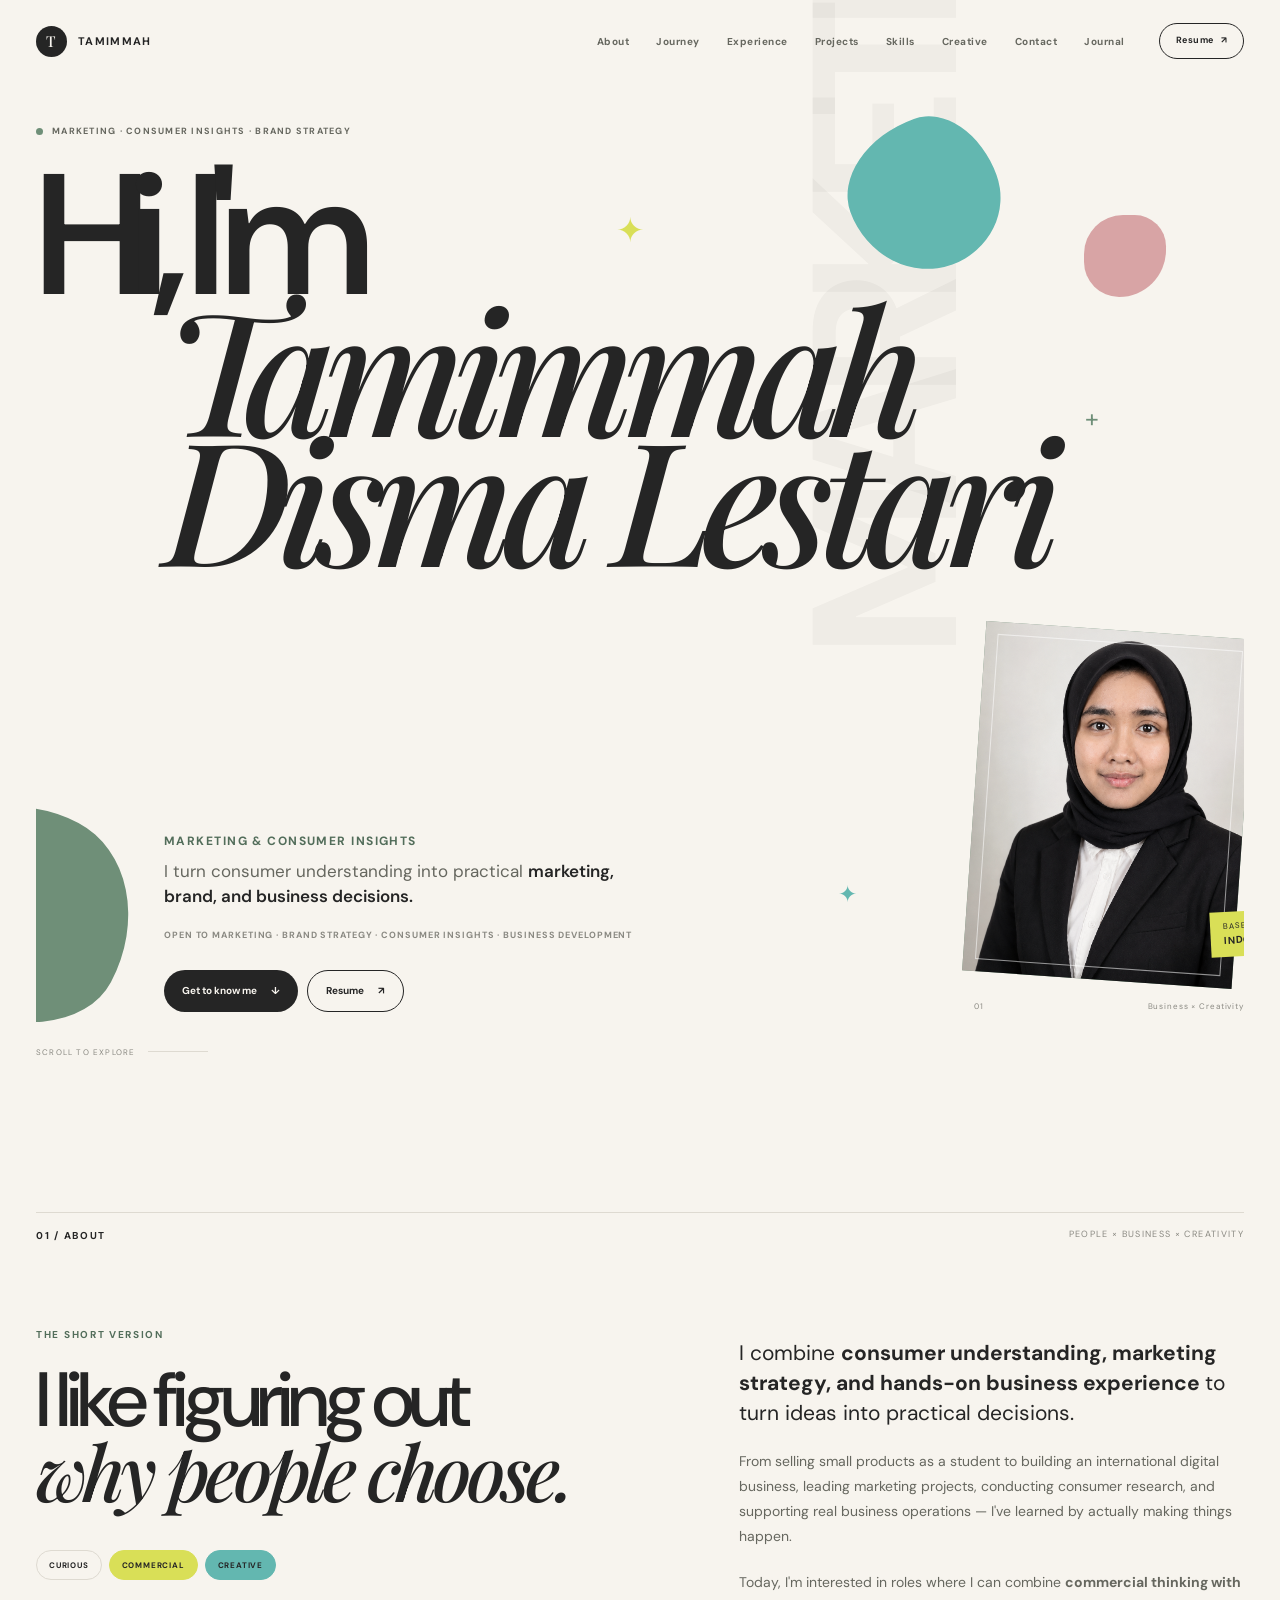
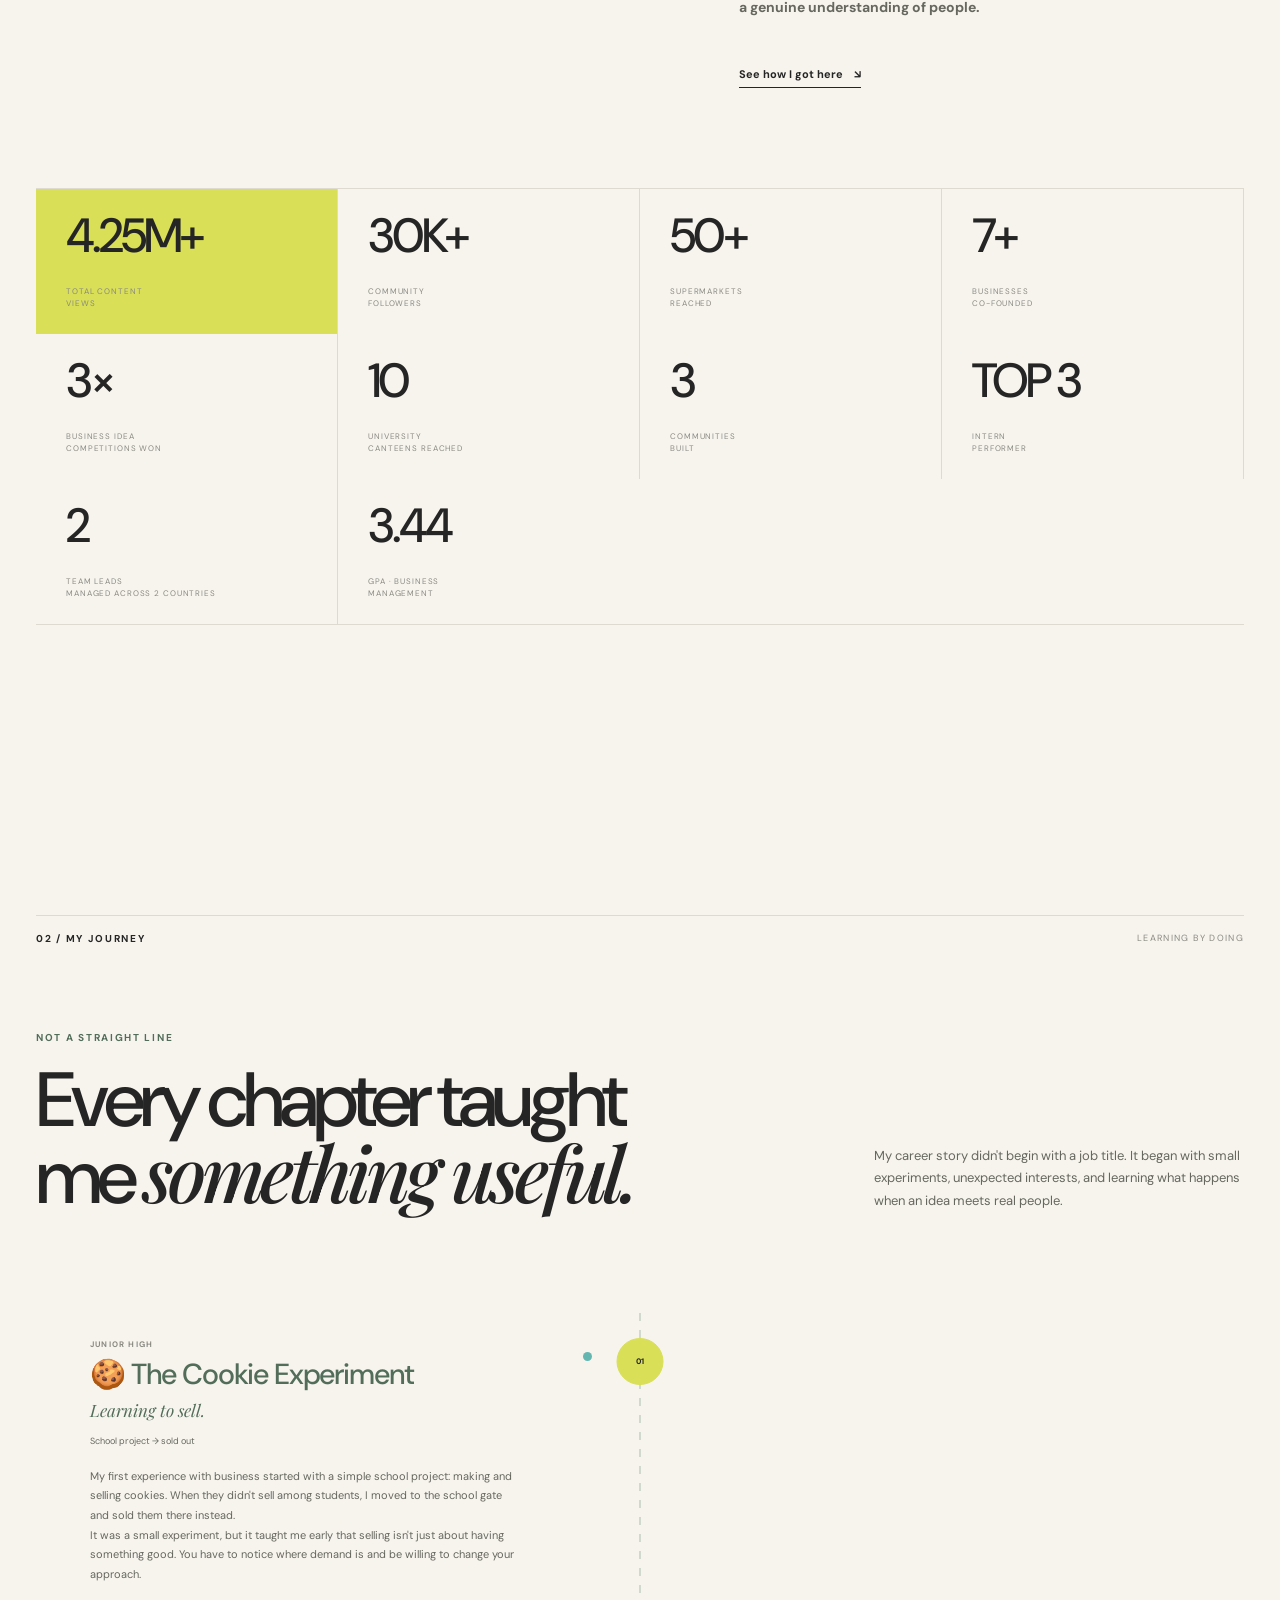
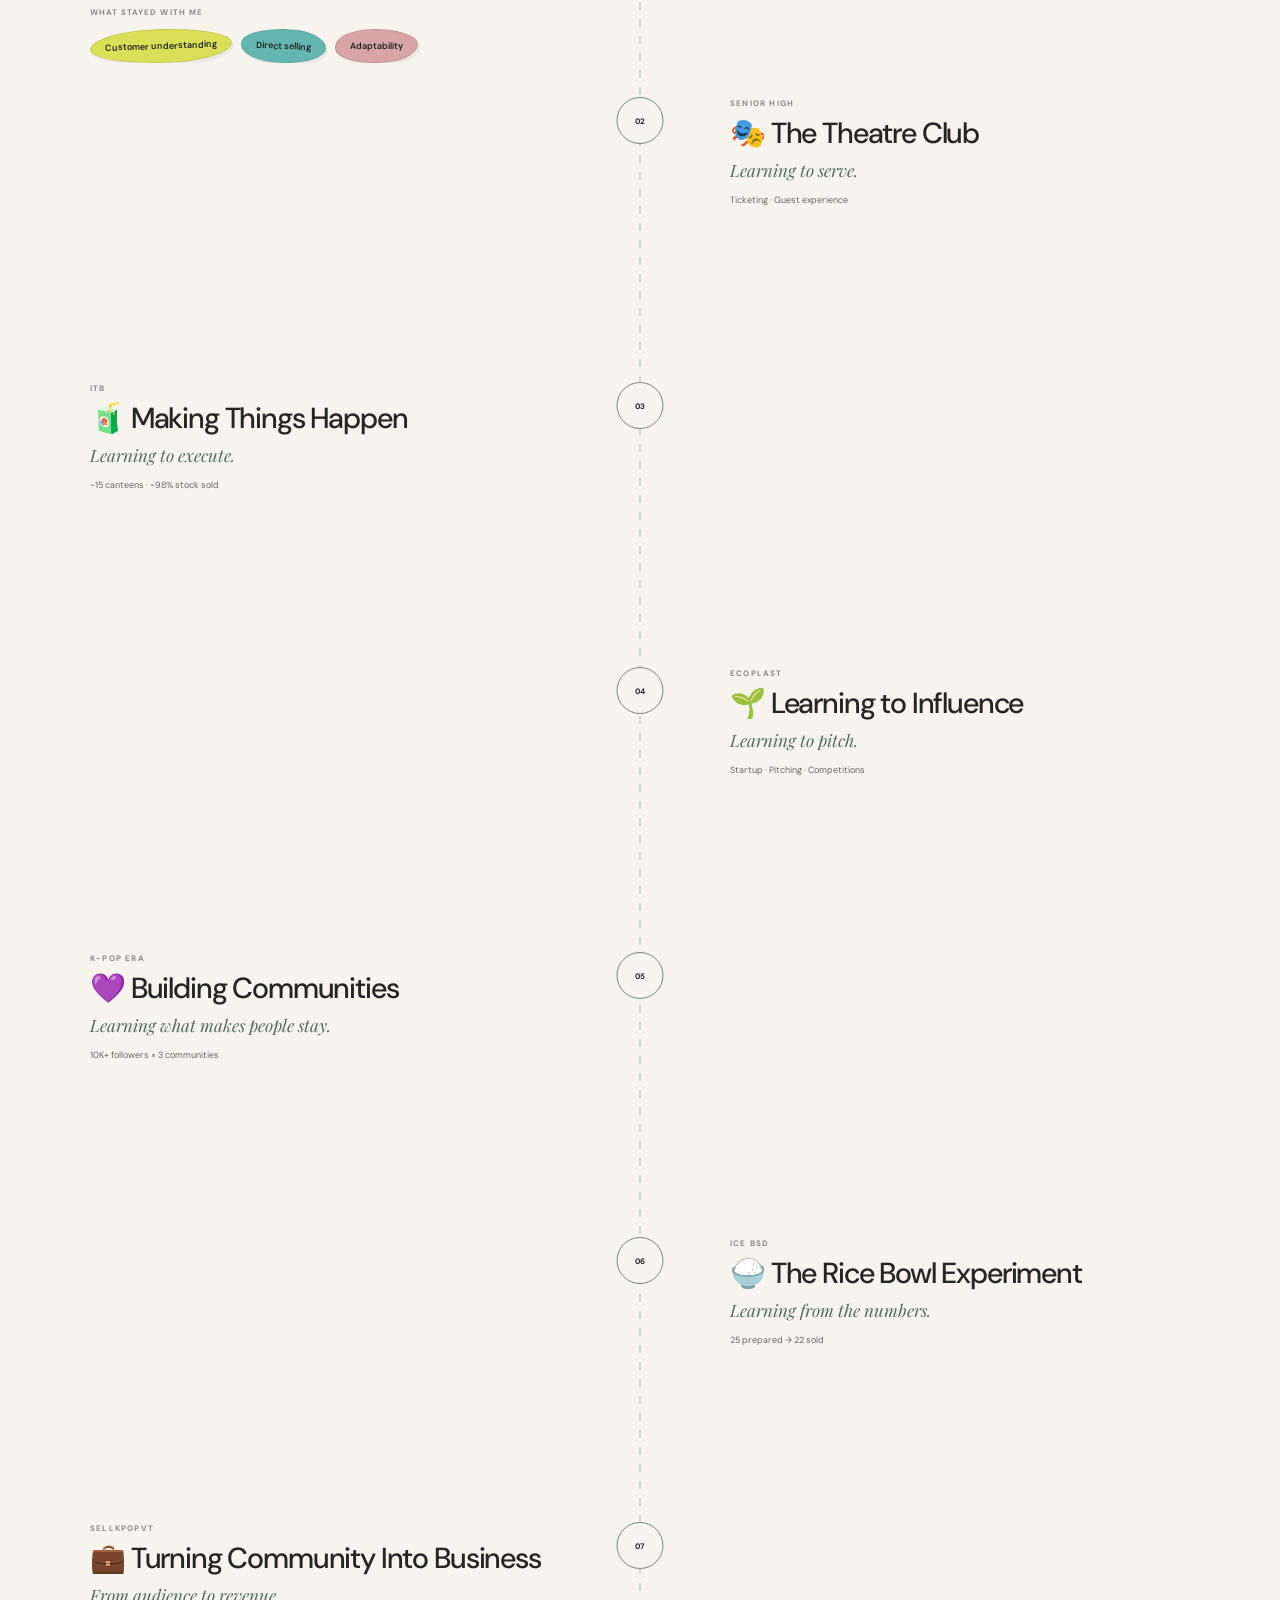
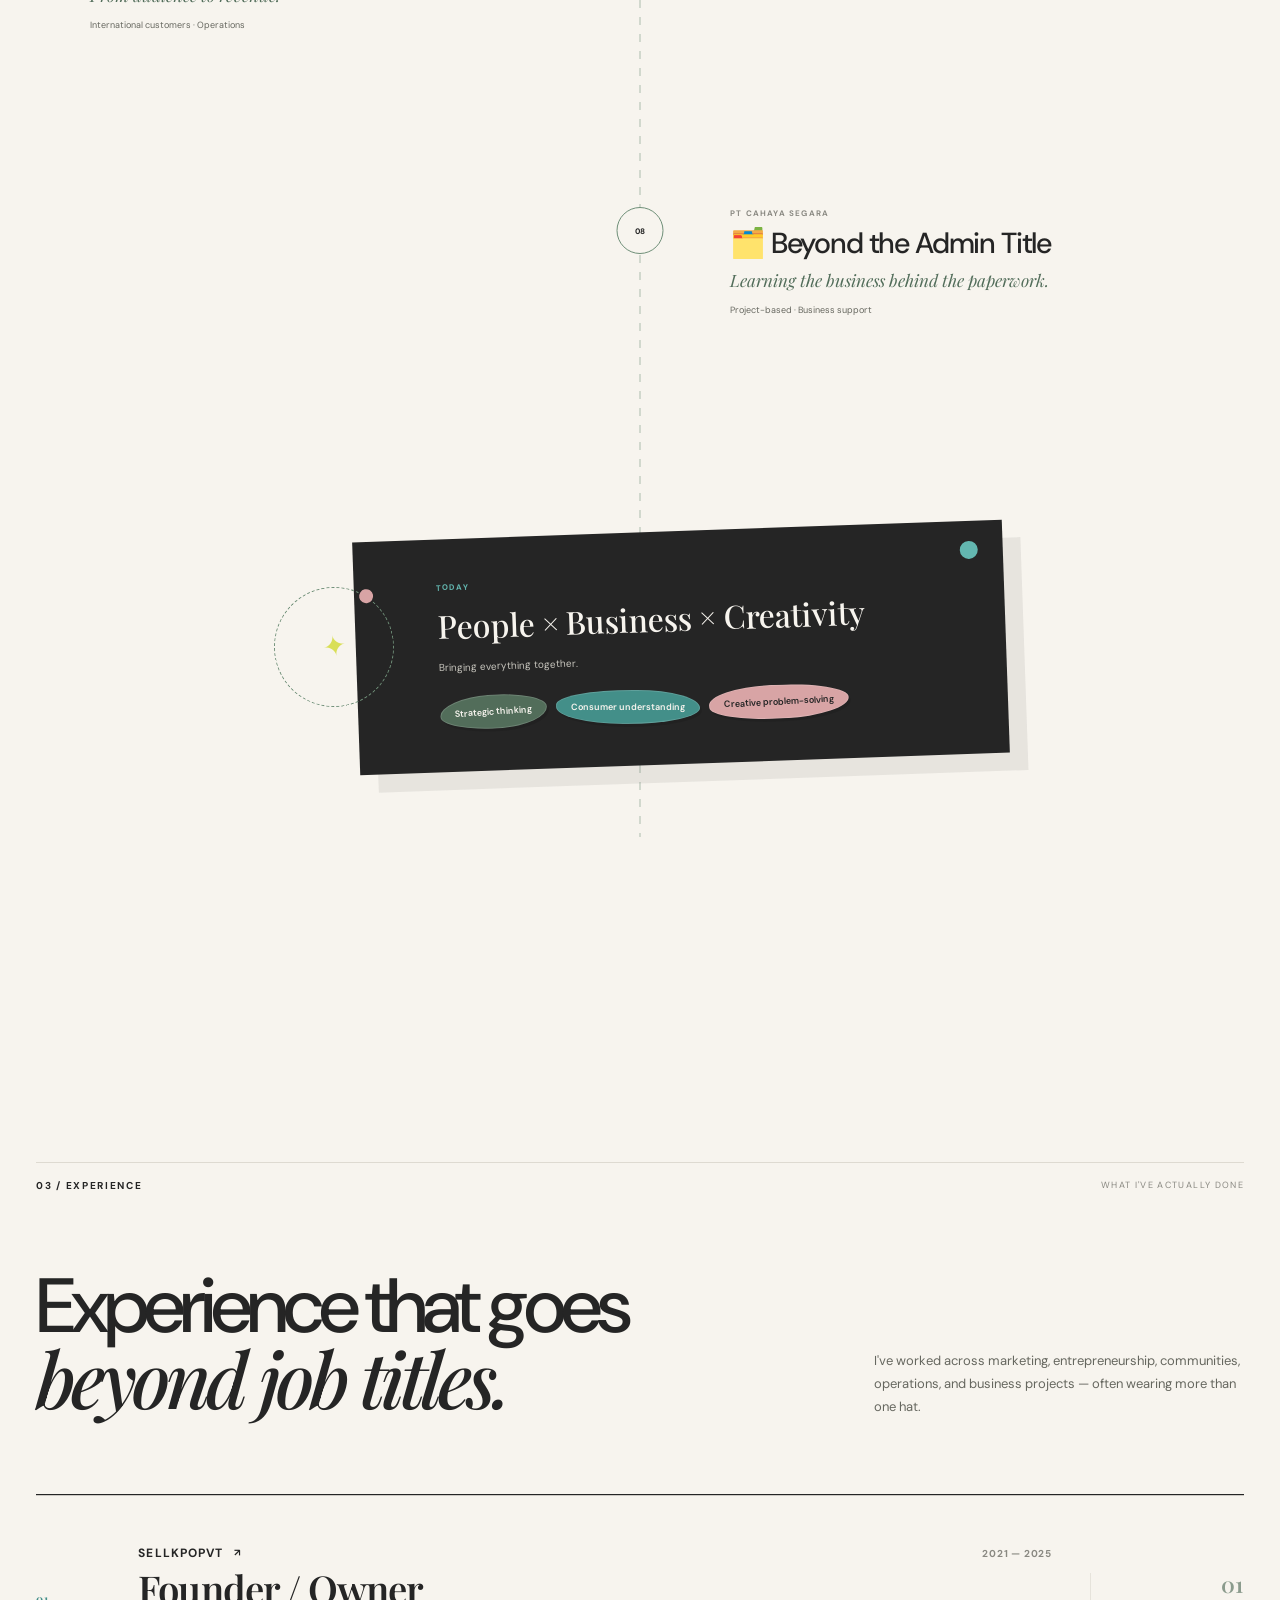
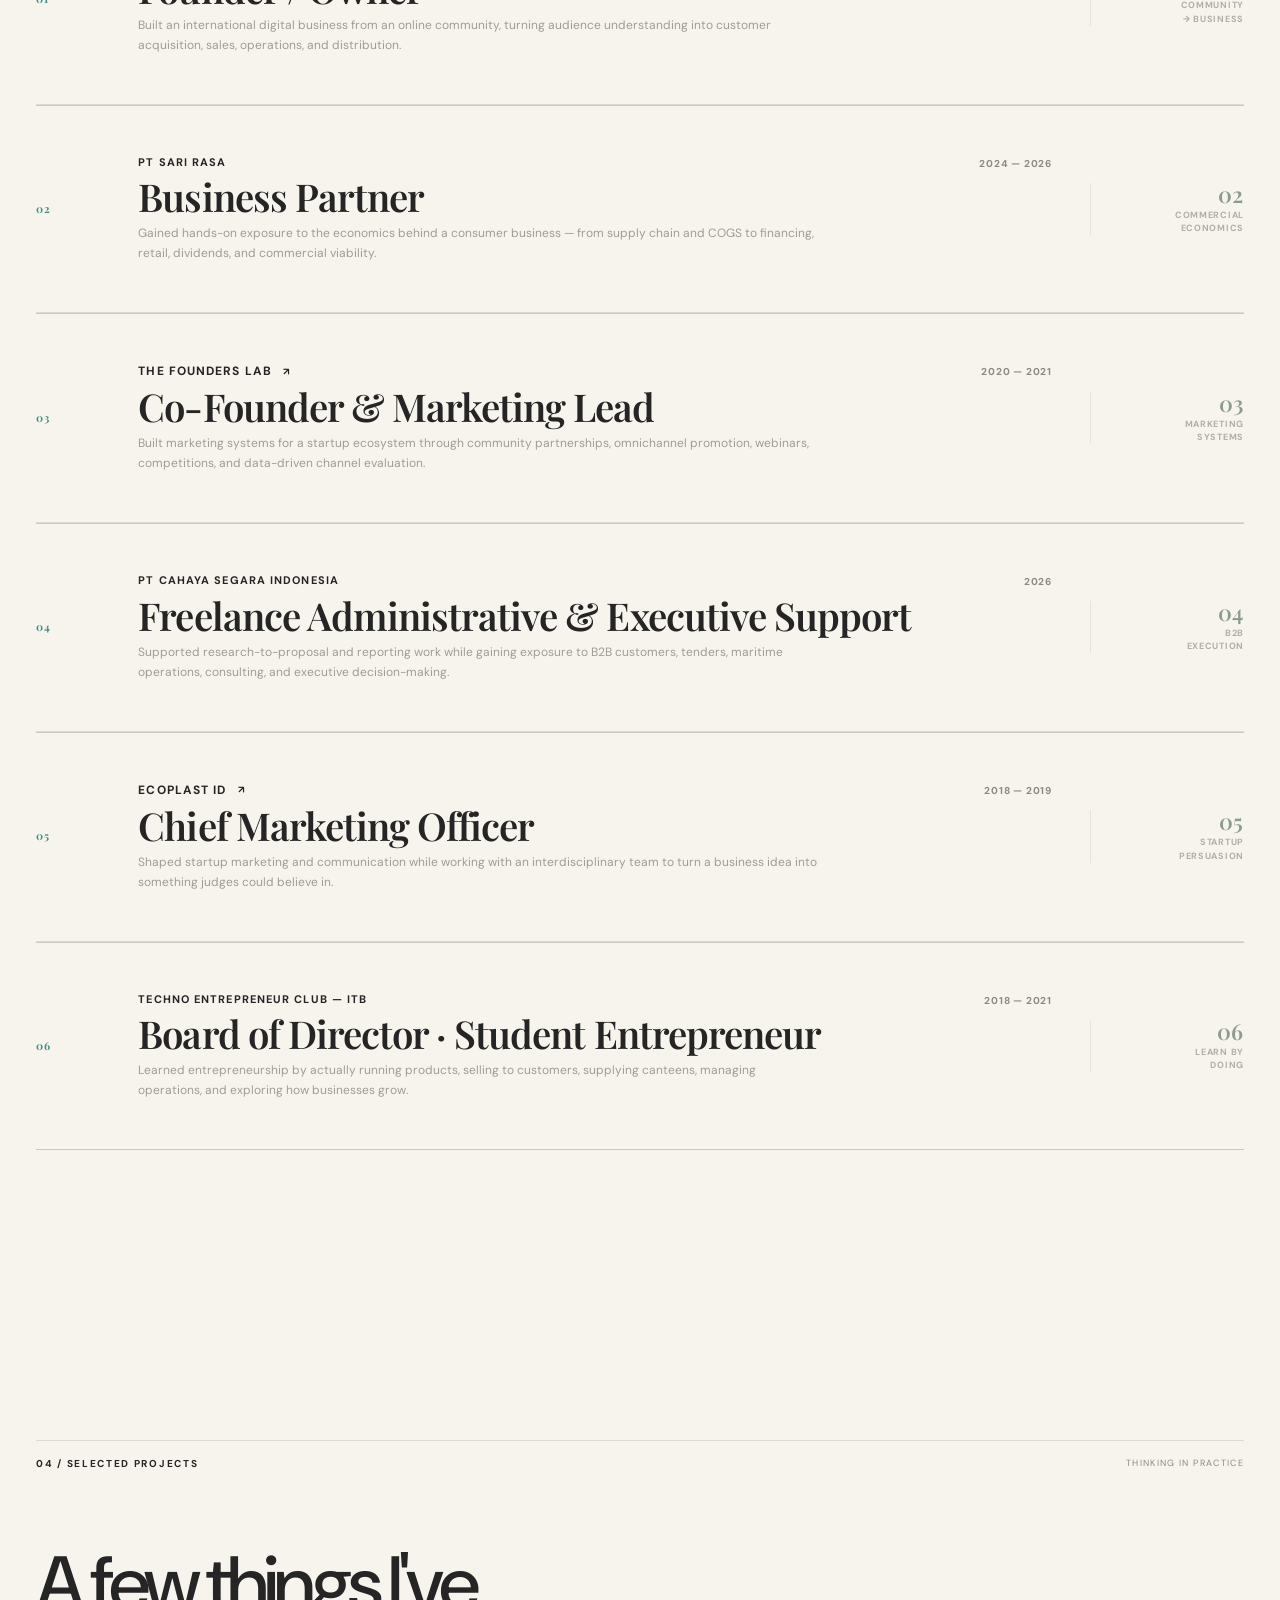
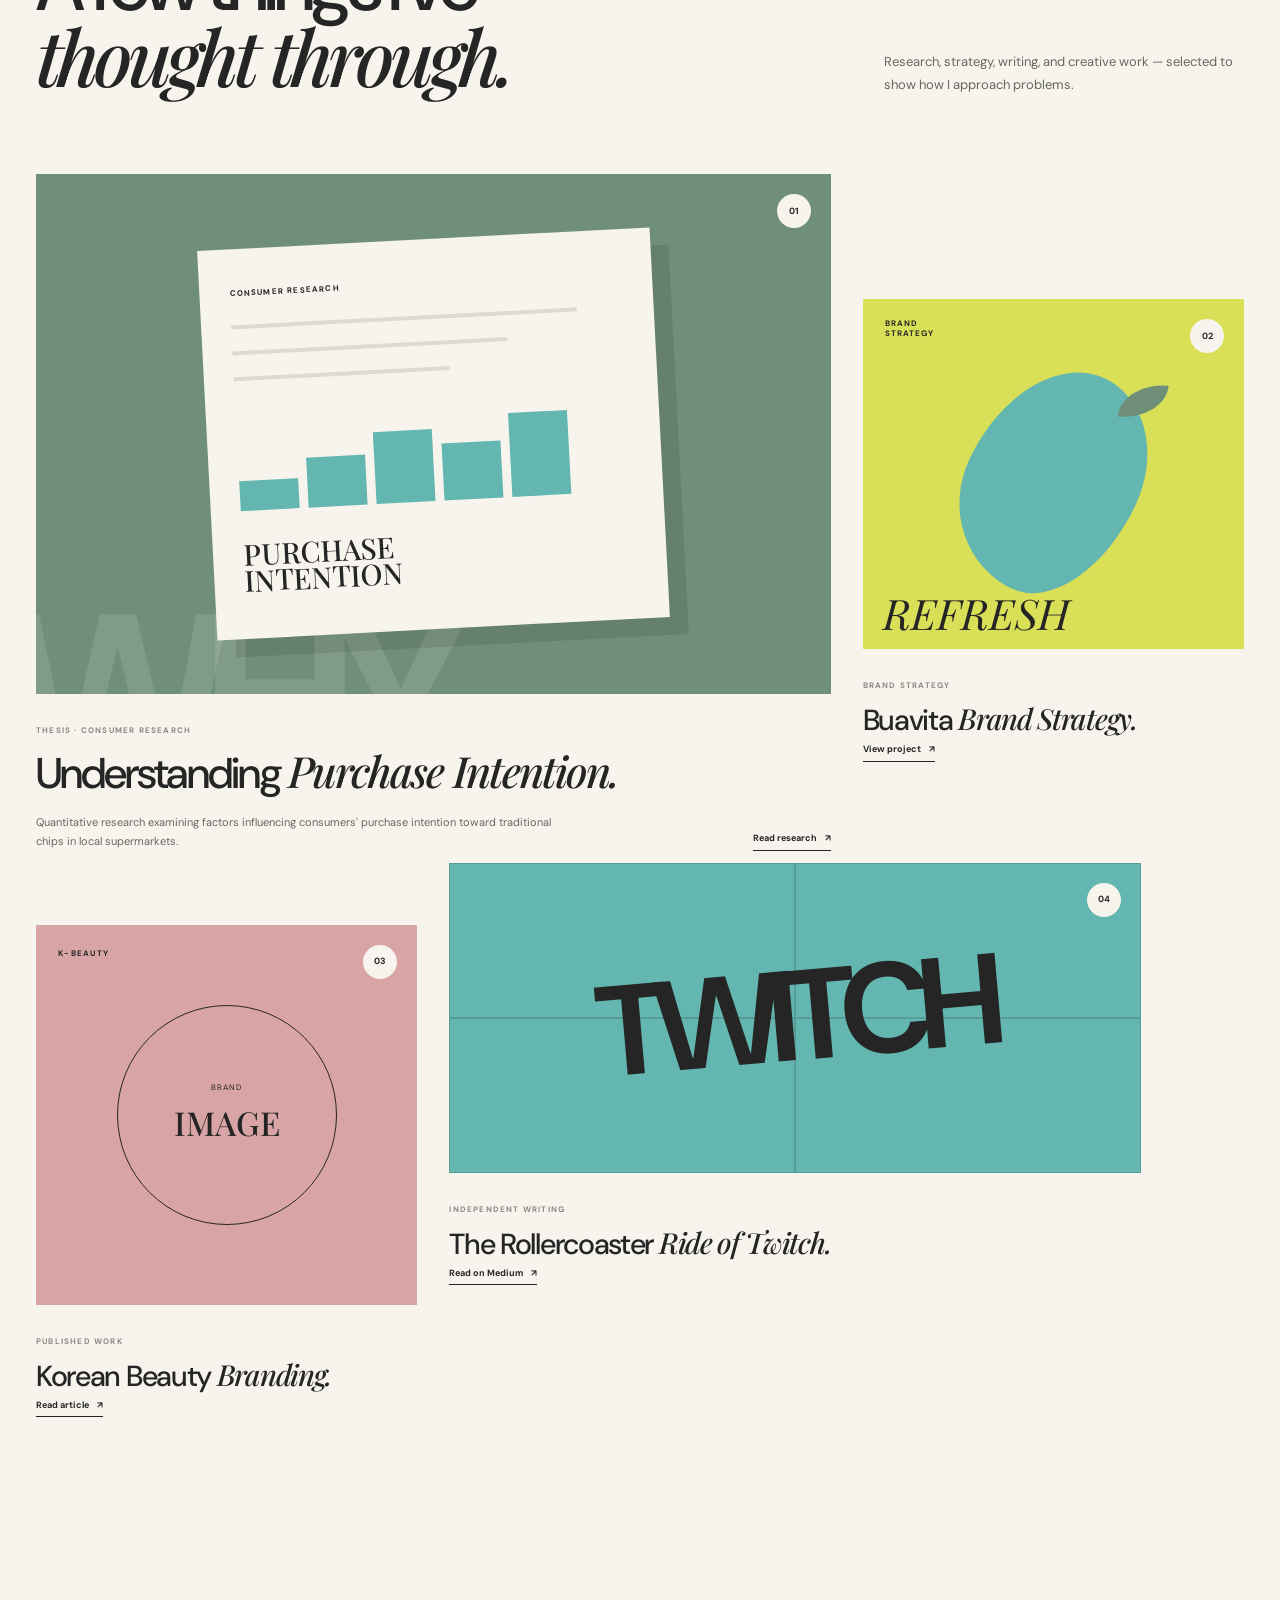
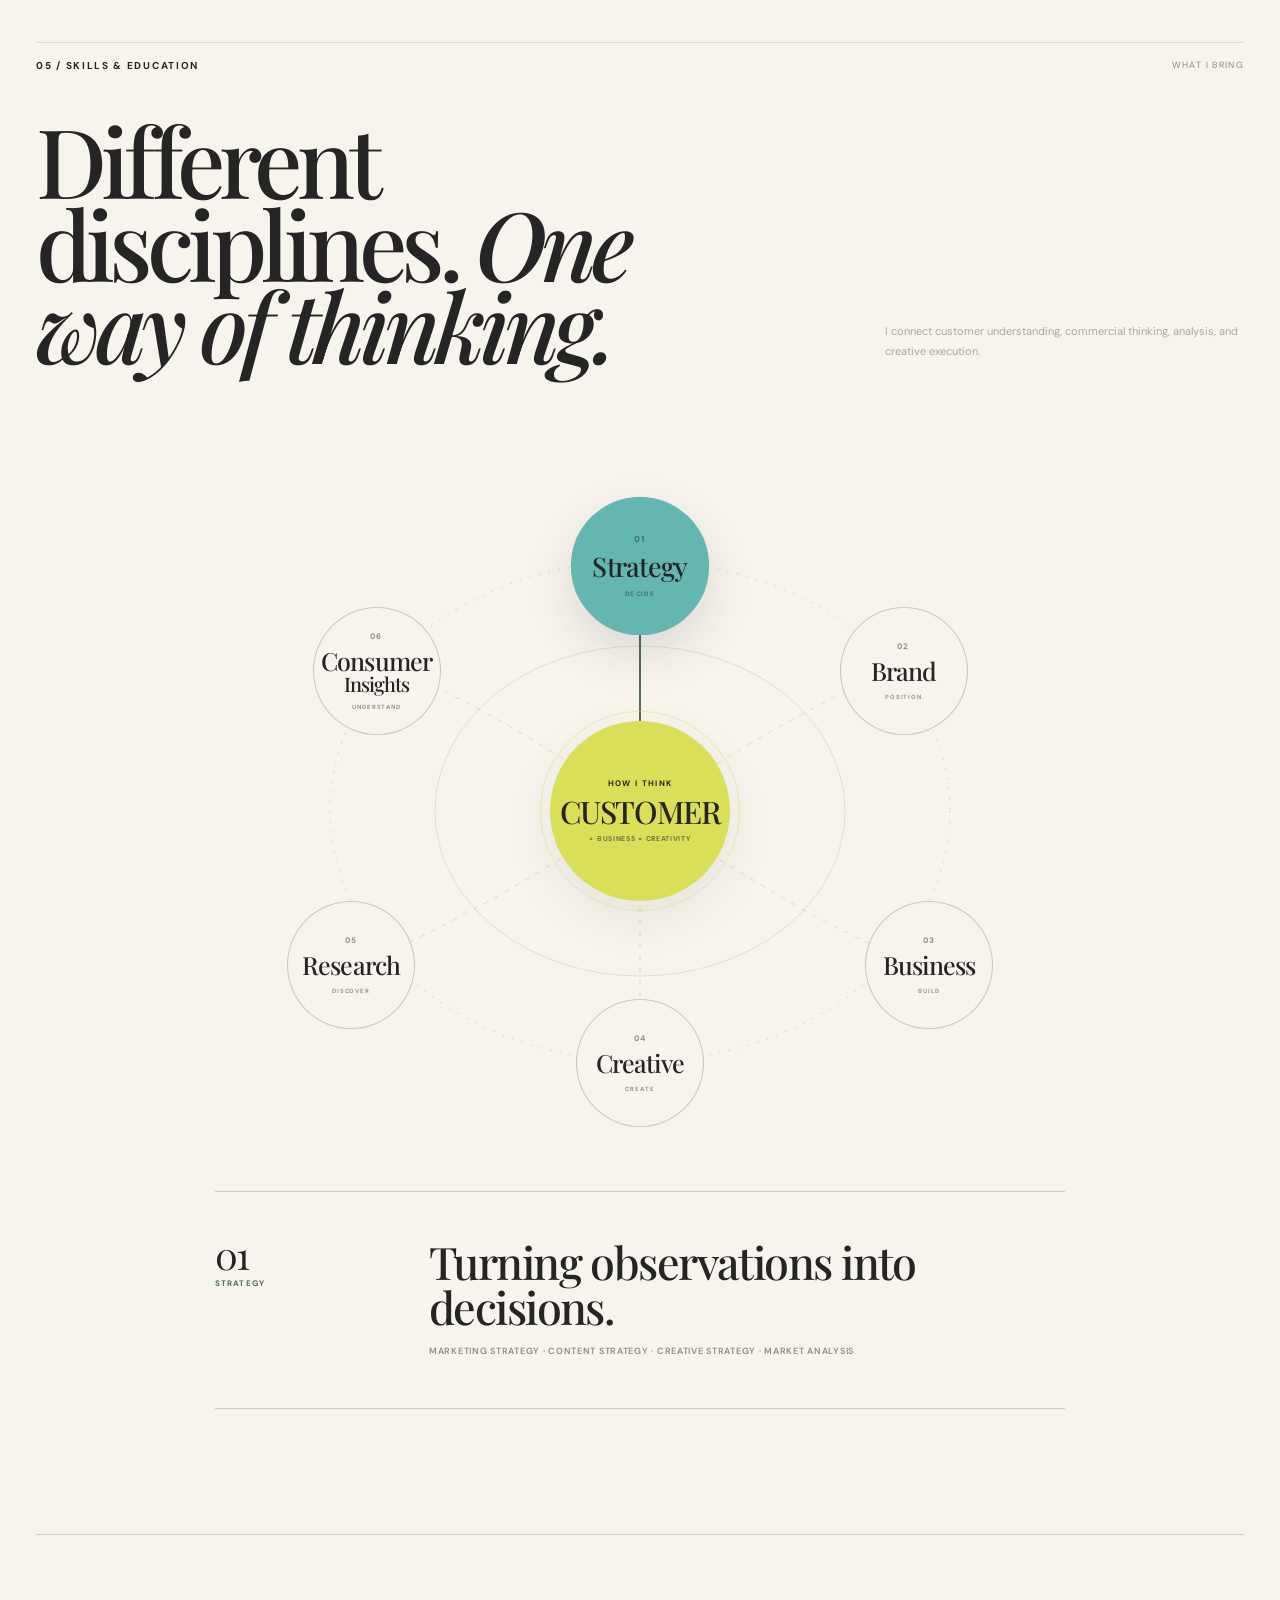
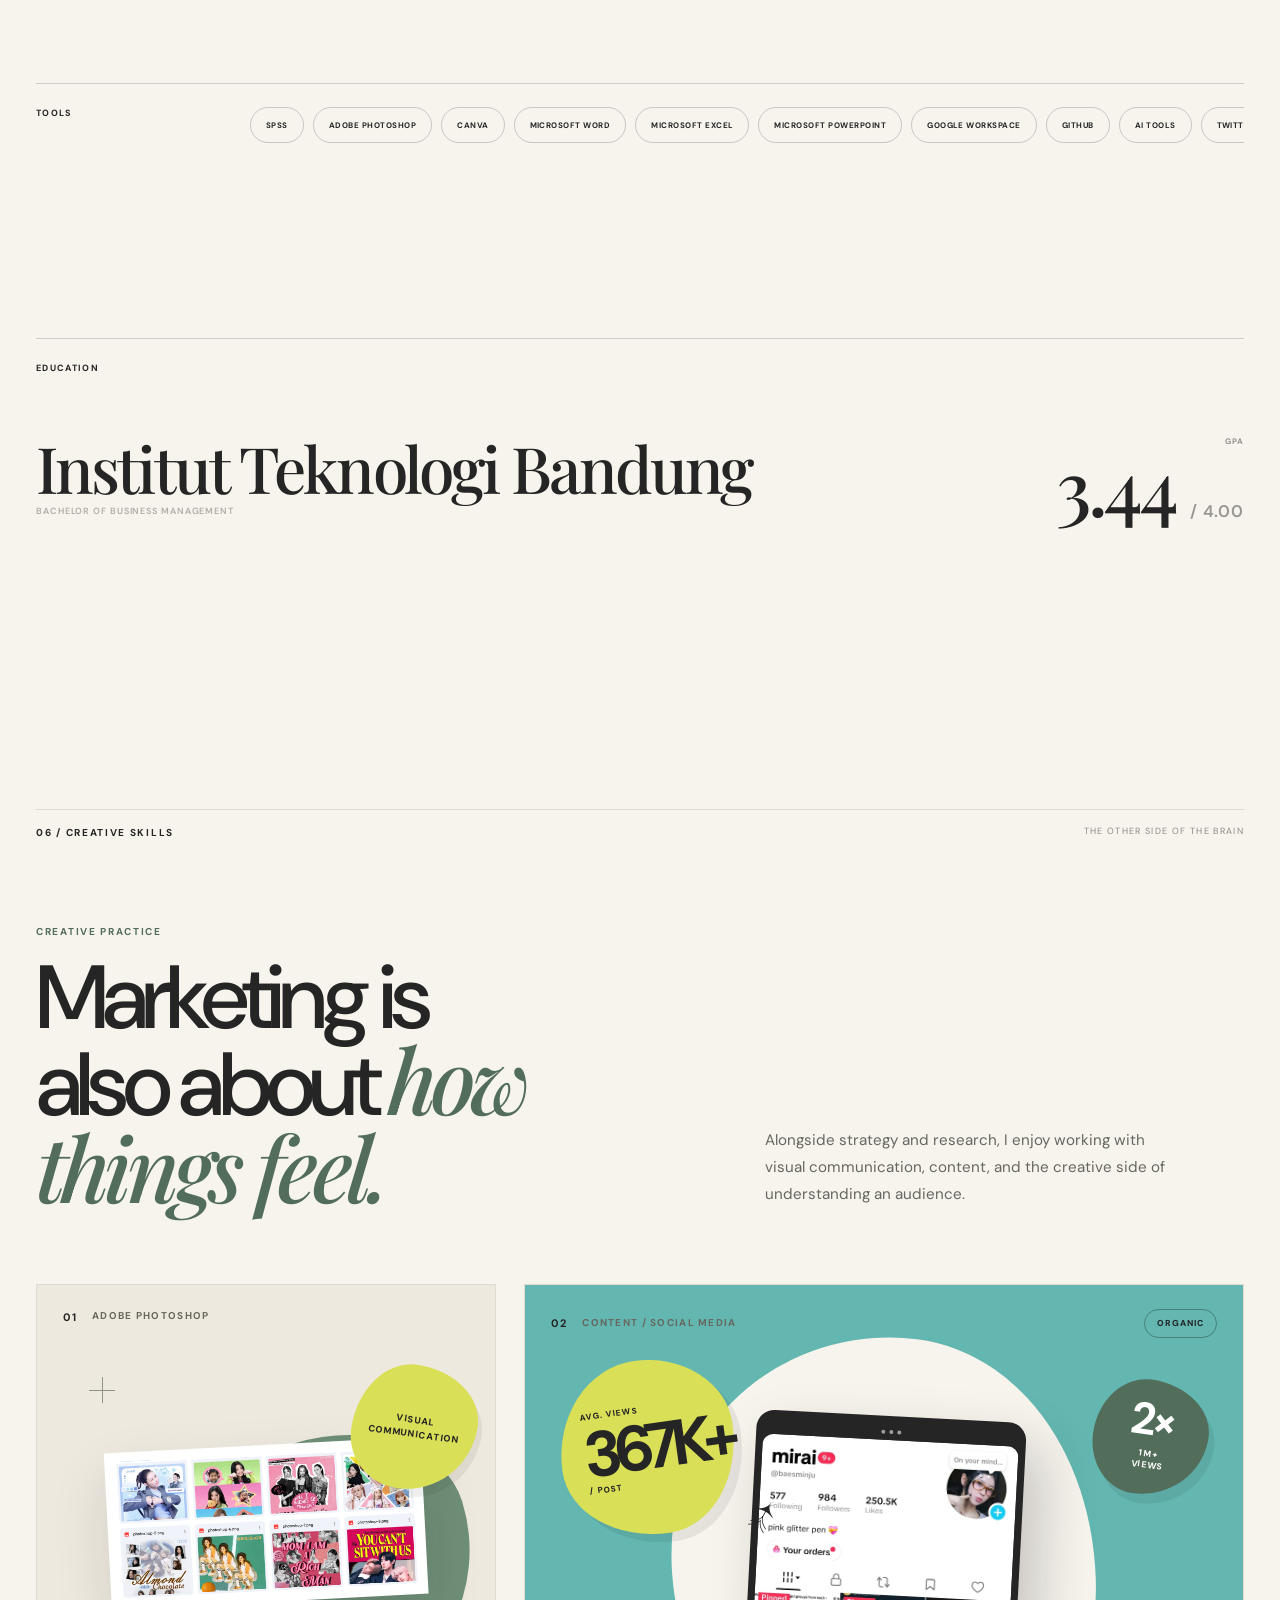
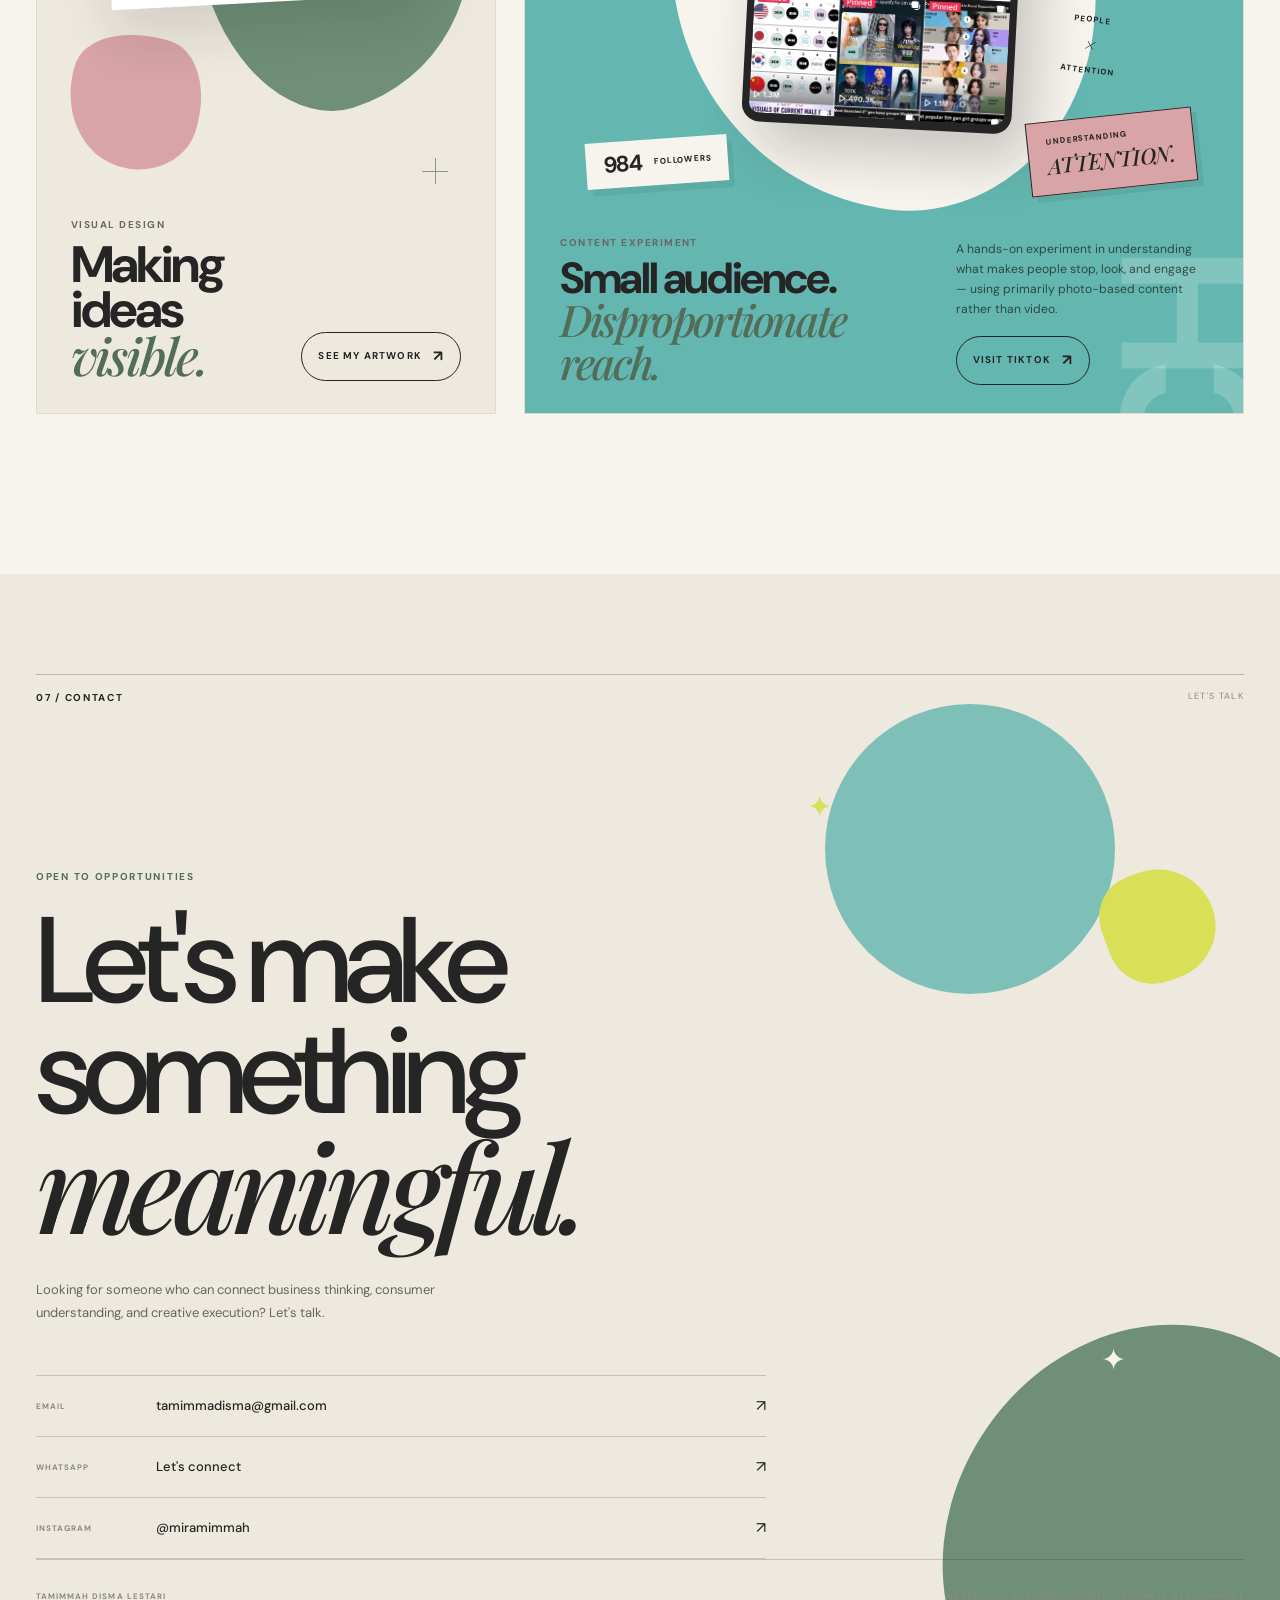
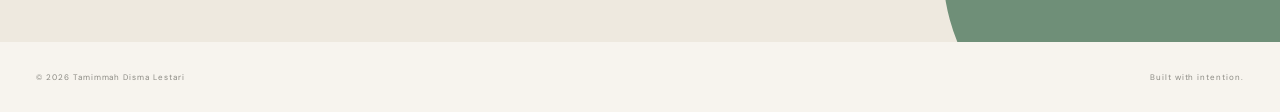
==== commit b8dcc62b: "Update index.html" ====
--- a/index.html
+++ b/index.html
@@ -26,7 +26,8 @@
 
   <meta name="author" content="Tamimmah Disma Lestari">
 
-  <meta name="google-site-verification" content="FV3mt_bDivhCD9q9CAS1QPzcbvbddxwMWRHGMlRb1WE" />
+<meta name="google-site-verification" content="FV3mt_bDivhCD9q9CAS1QPzcbvbddxwMWRHGMlRb1WE" />
+
 <script type="application/ld+json">
 {
   "@context": "https://schema.org",
@@ -38,6 +39,17 @@
     "https://github.com/tamimmadisma"
   ],
   "jobTitle": "Business & Marketing Professional"
+}
+</script>
+
+<script type="application/ld+json">
+{
+  "@context": "https://schema.org",
+  "@type": "WebSite",
+  "name": "Tamimmah Disma Lestari",
+  "url": "https://tamimmadisma.github.io/",
+  "description": "Personal portfolio of Tamimmah Disma Lestari, a Marketing & Consumer Insights professional.",
+  "inLanguage": "en"
 }
 </script>
 
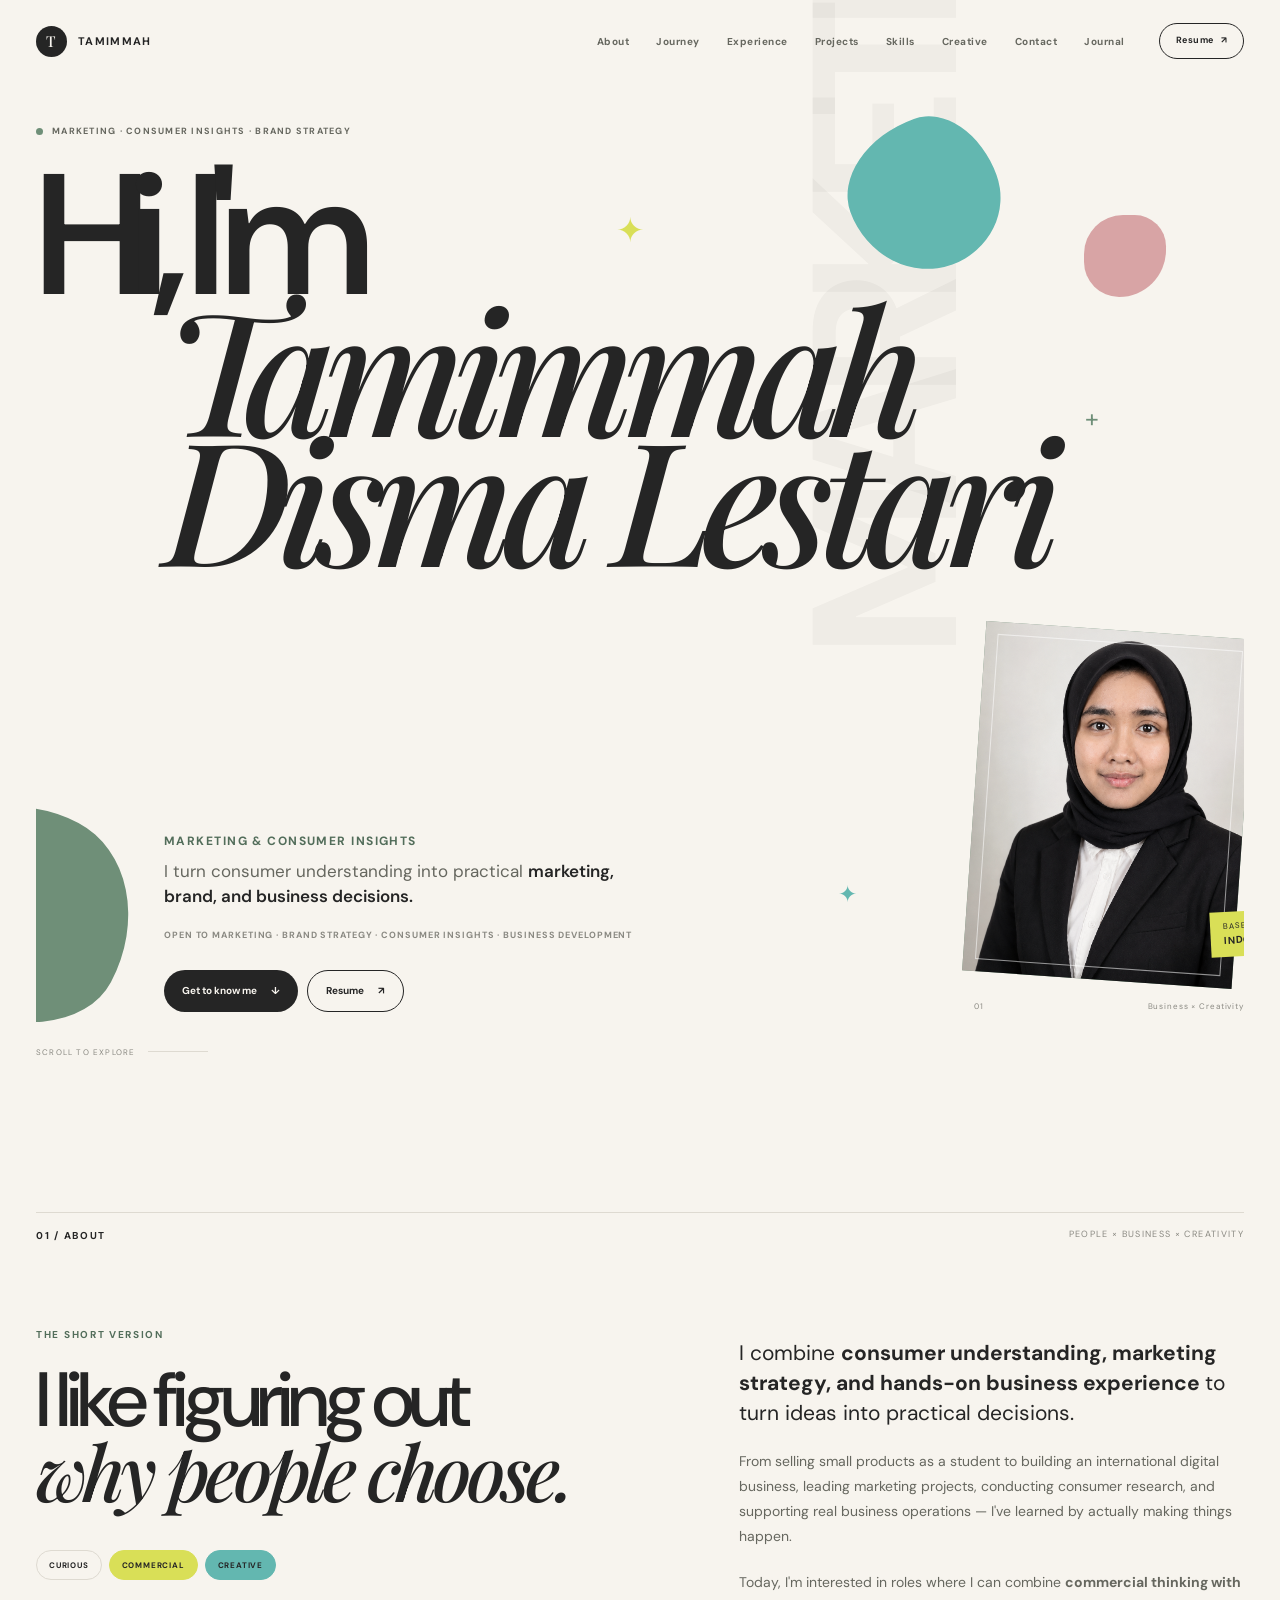
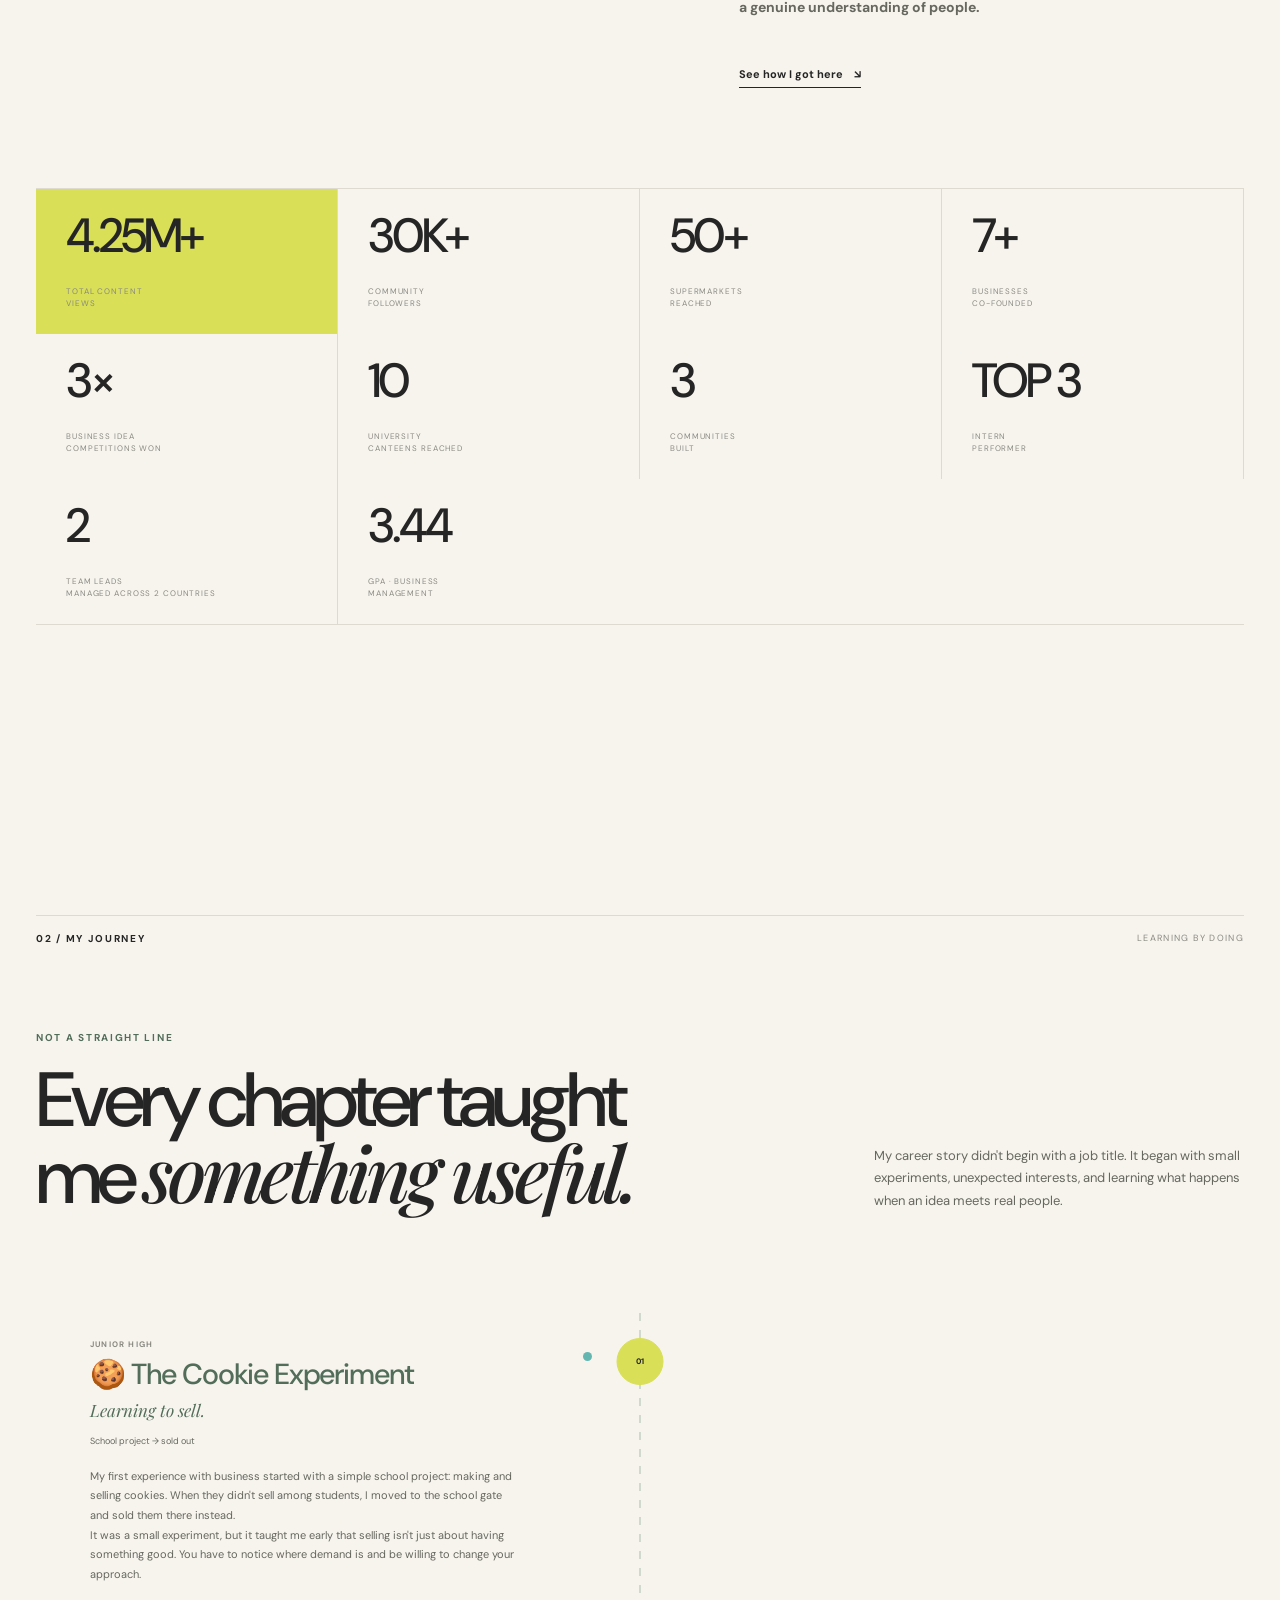
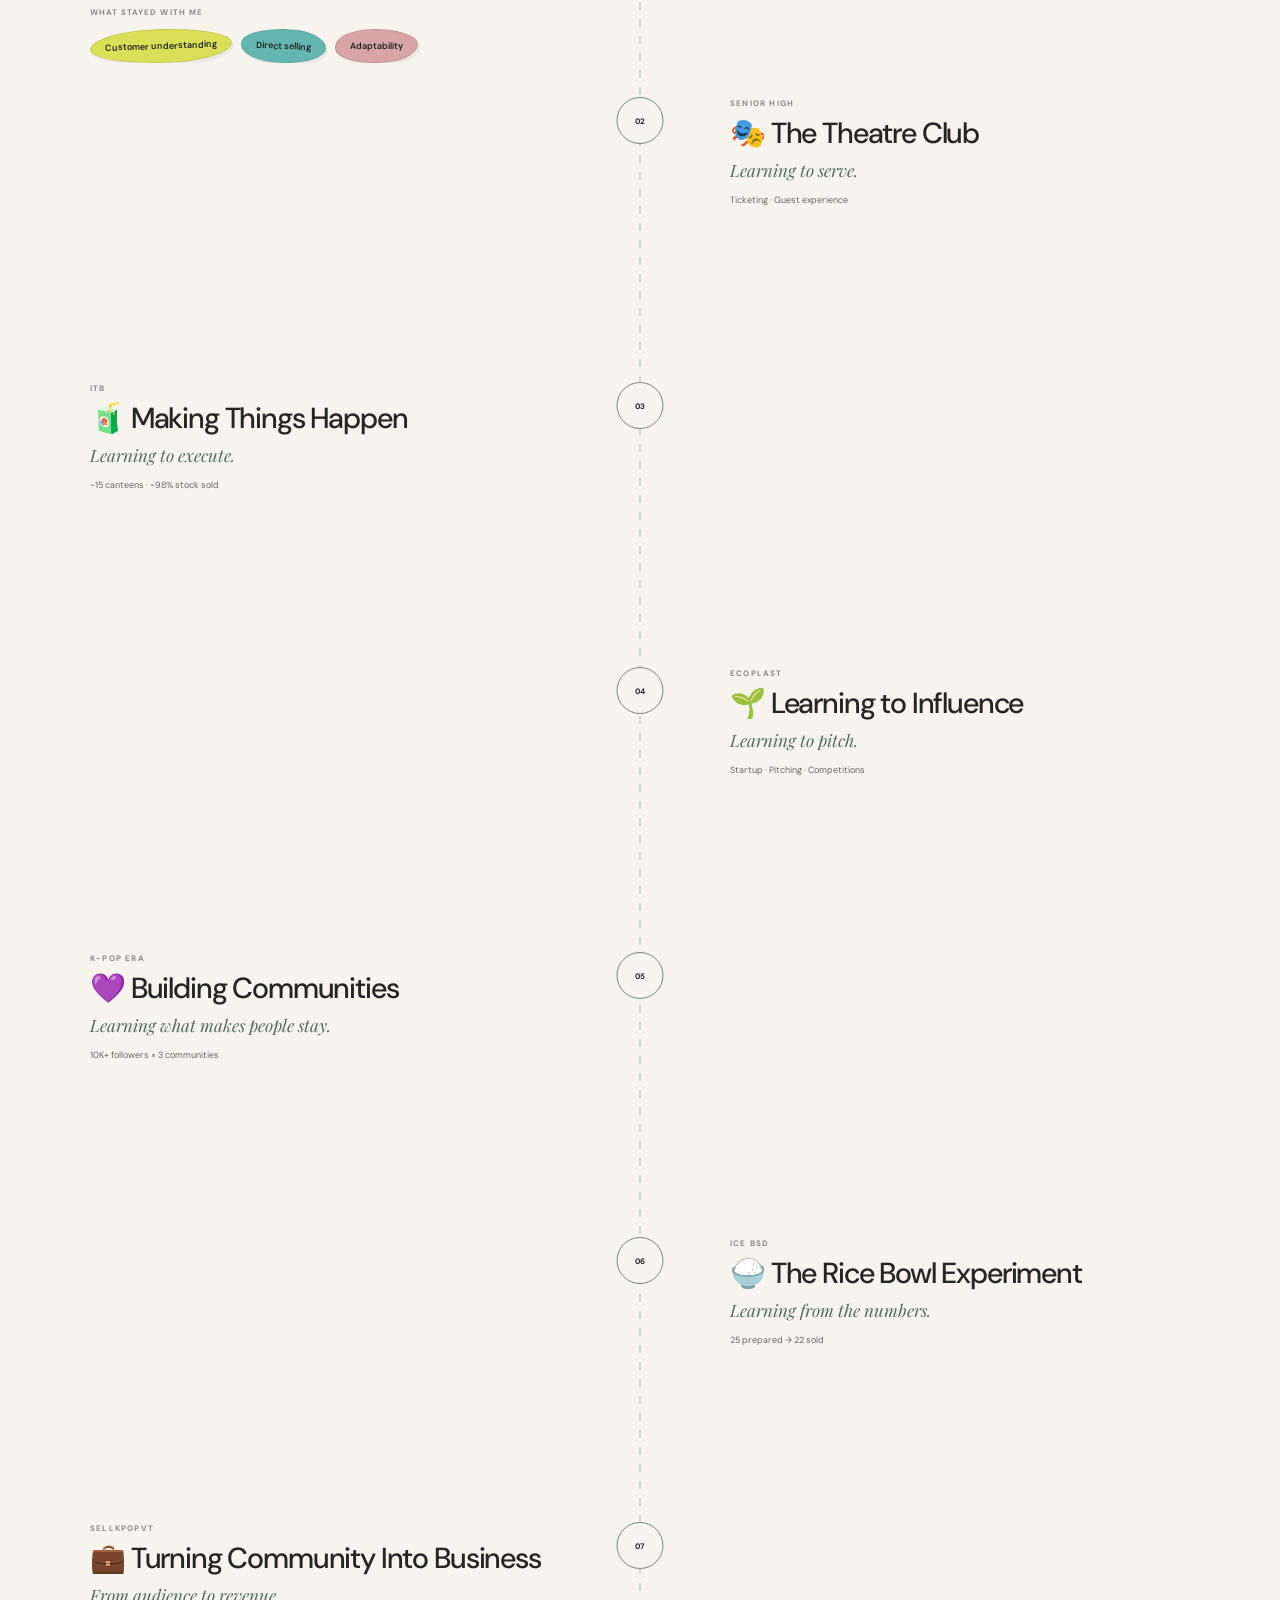
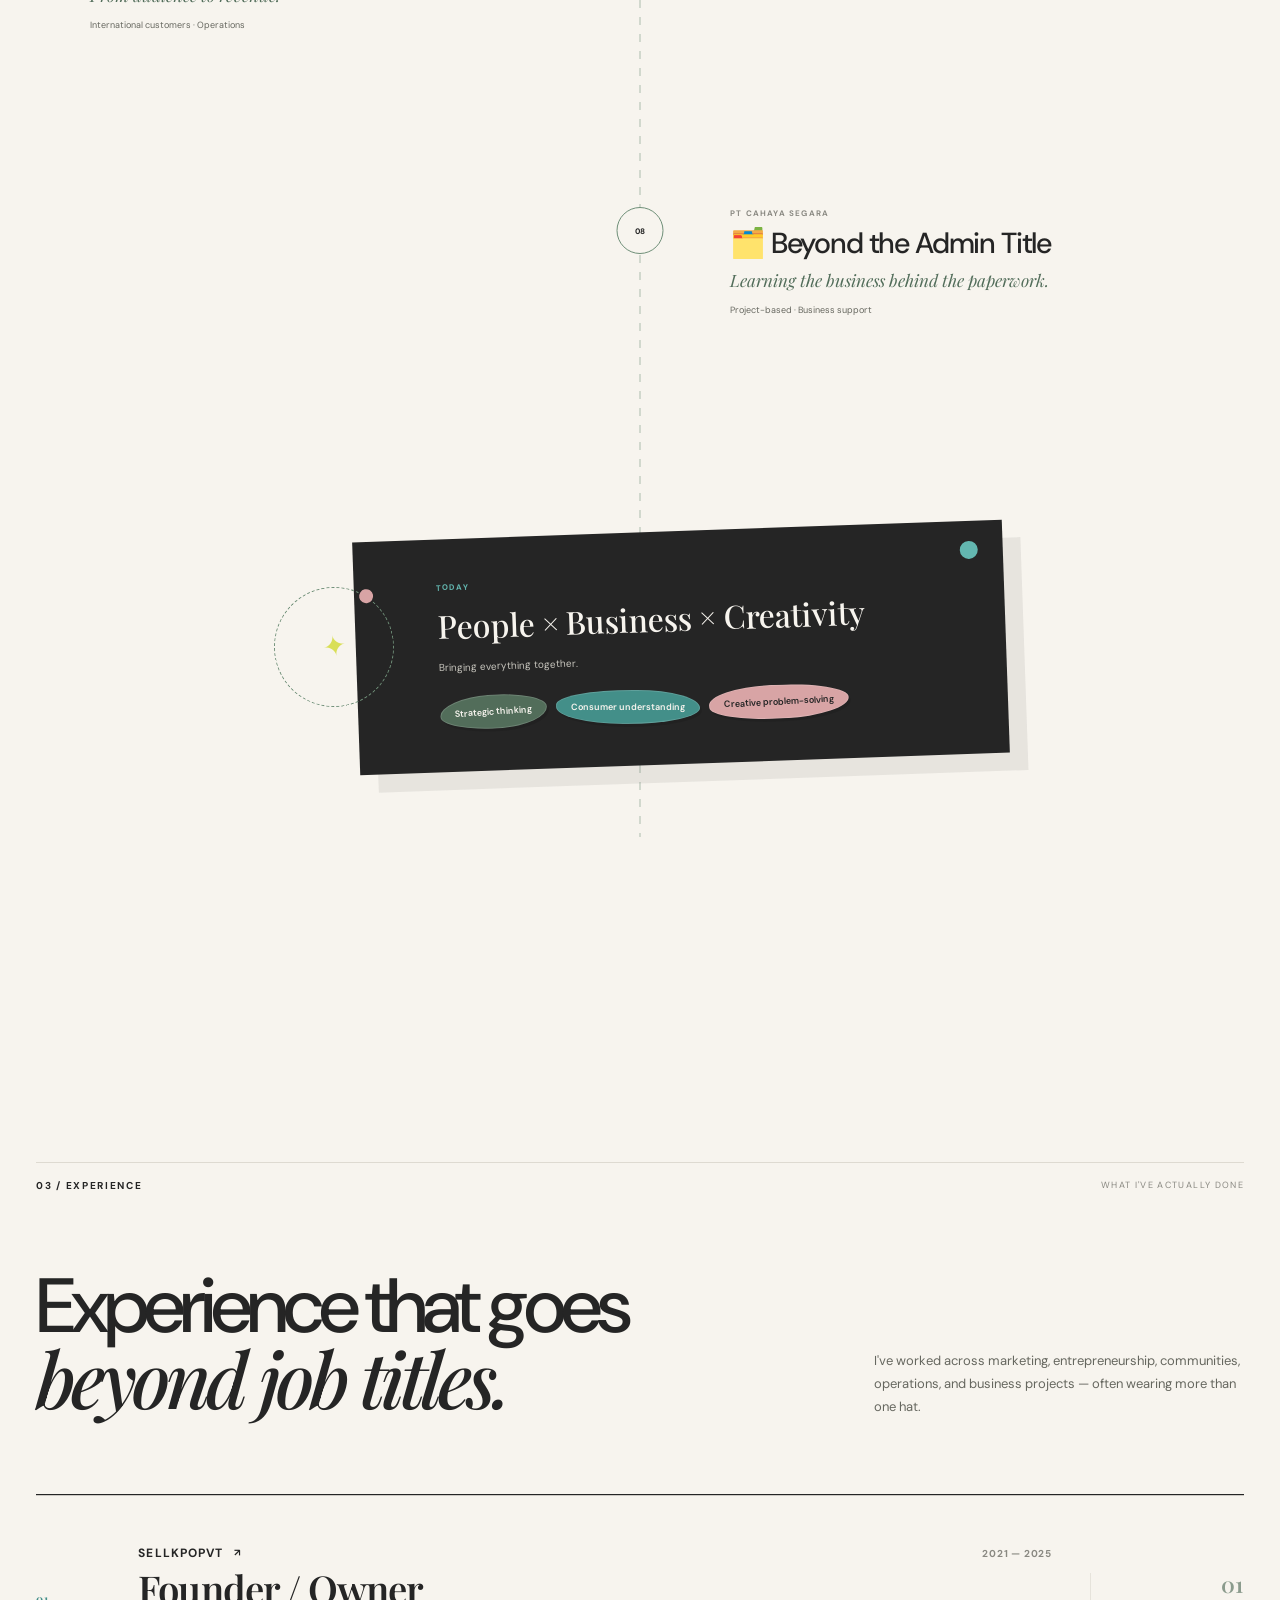
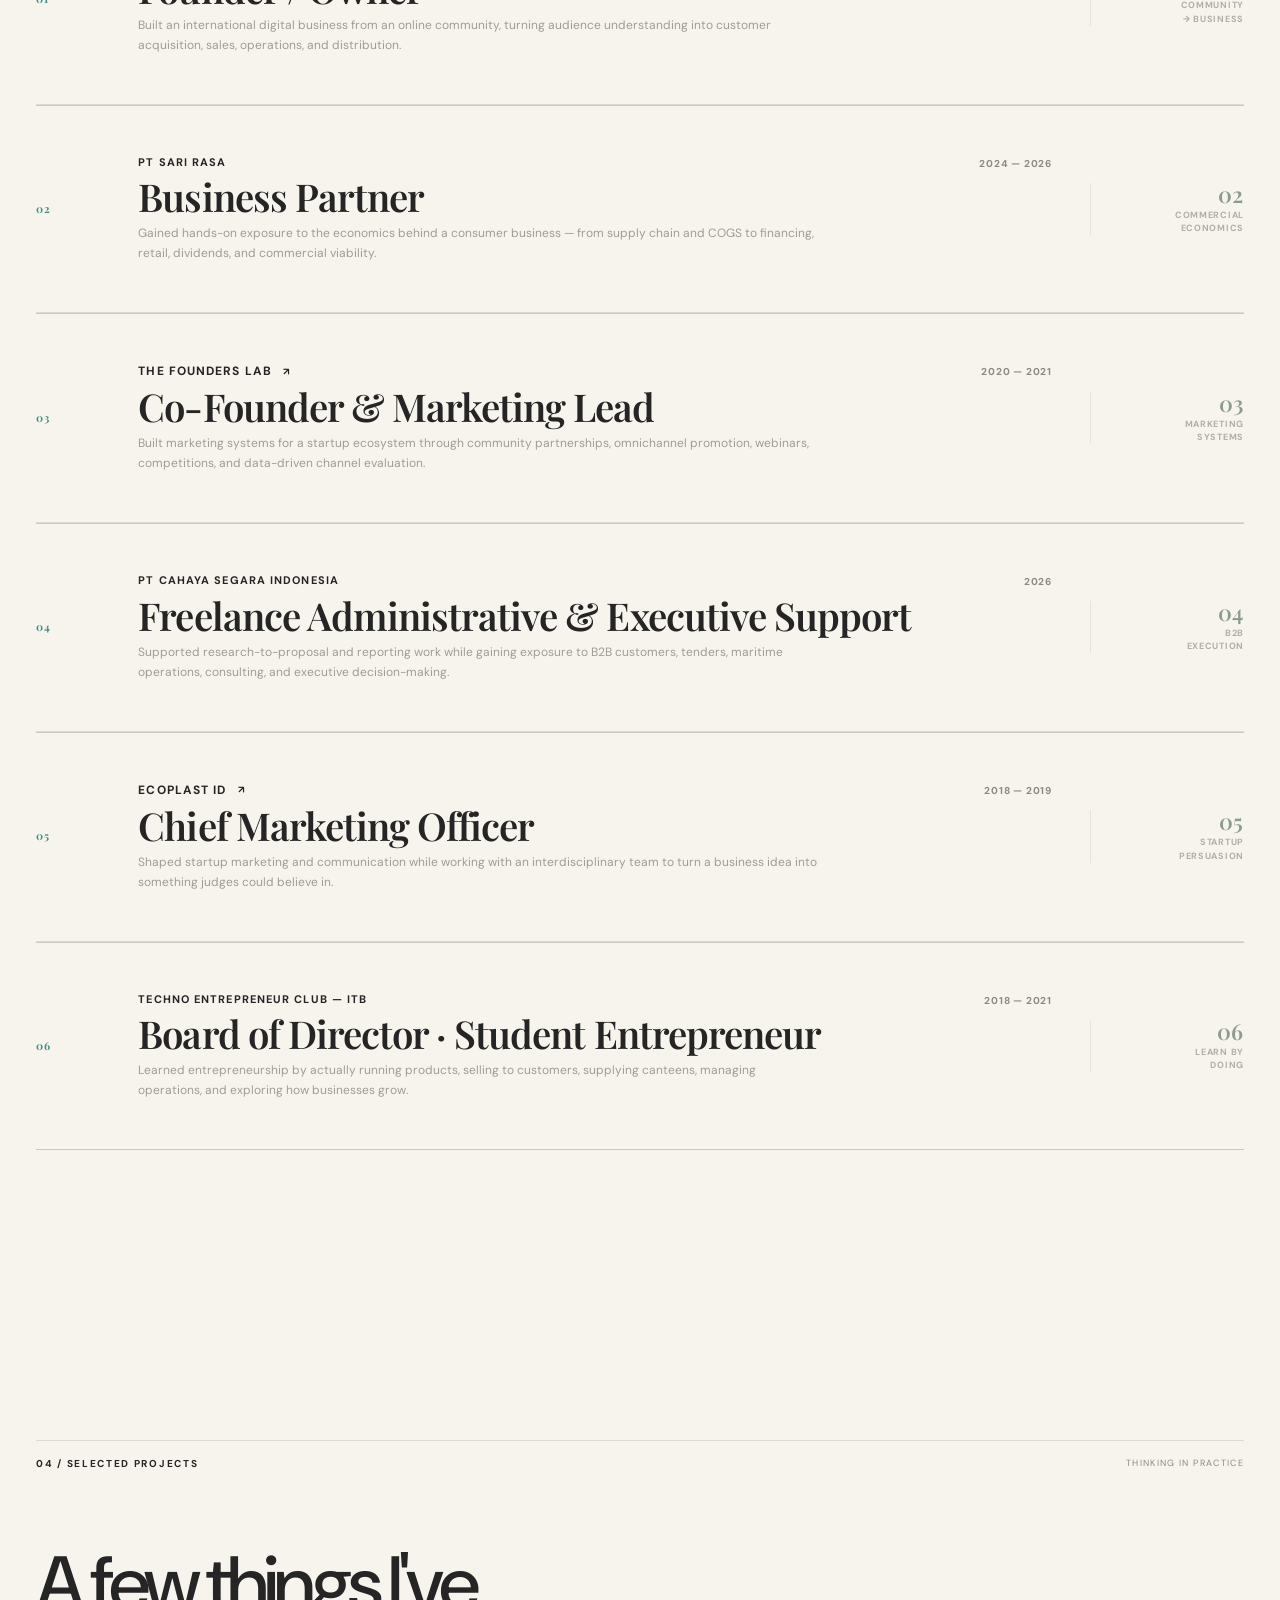
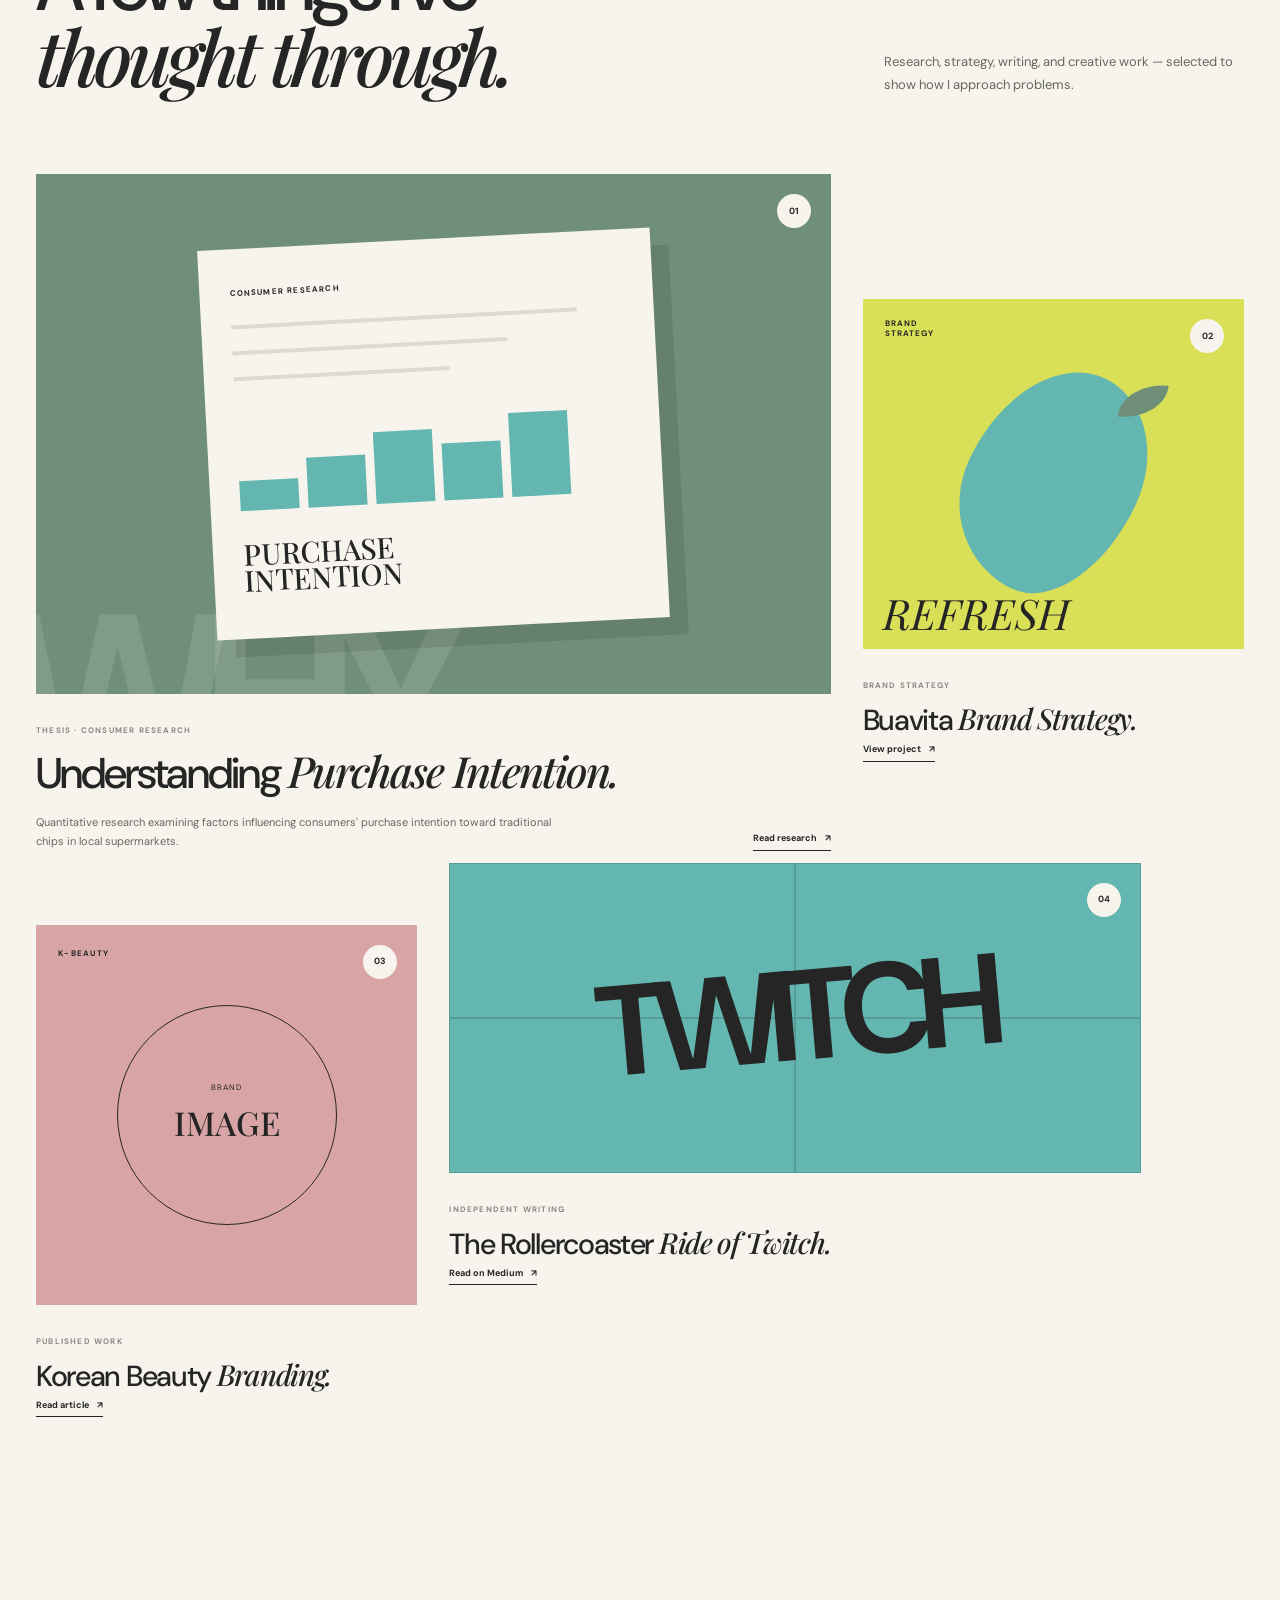
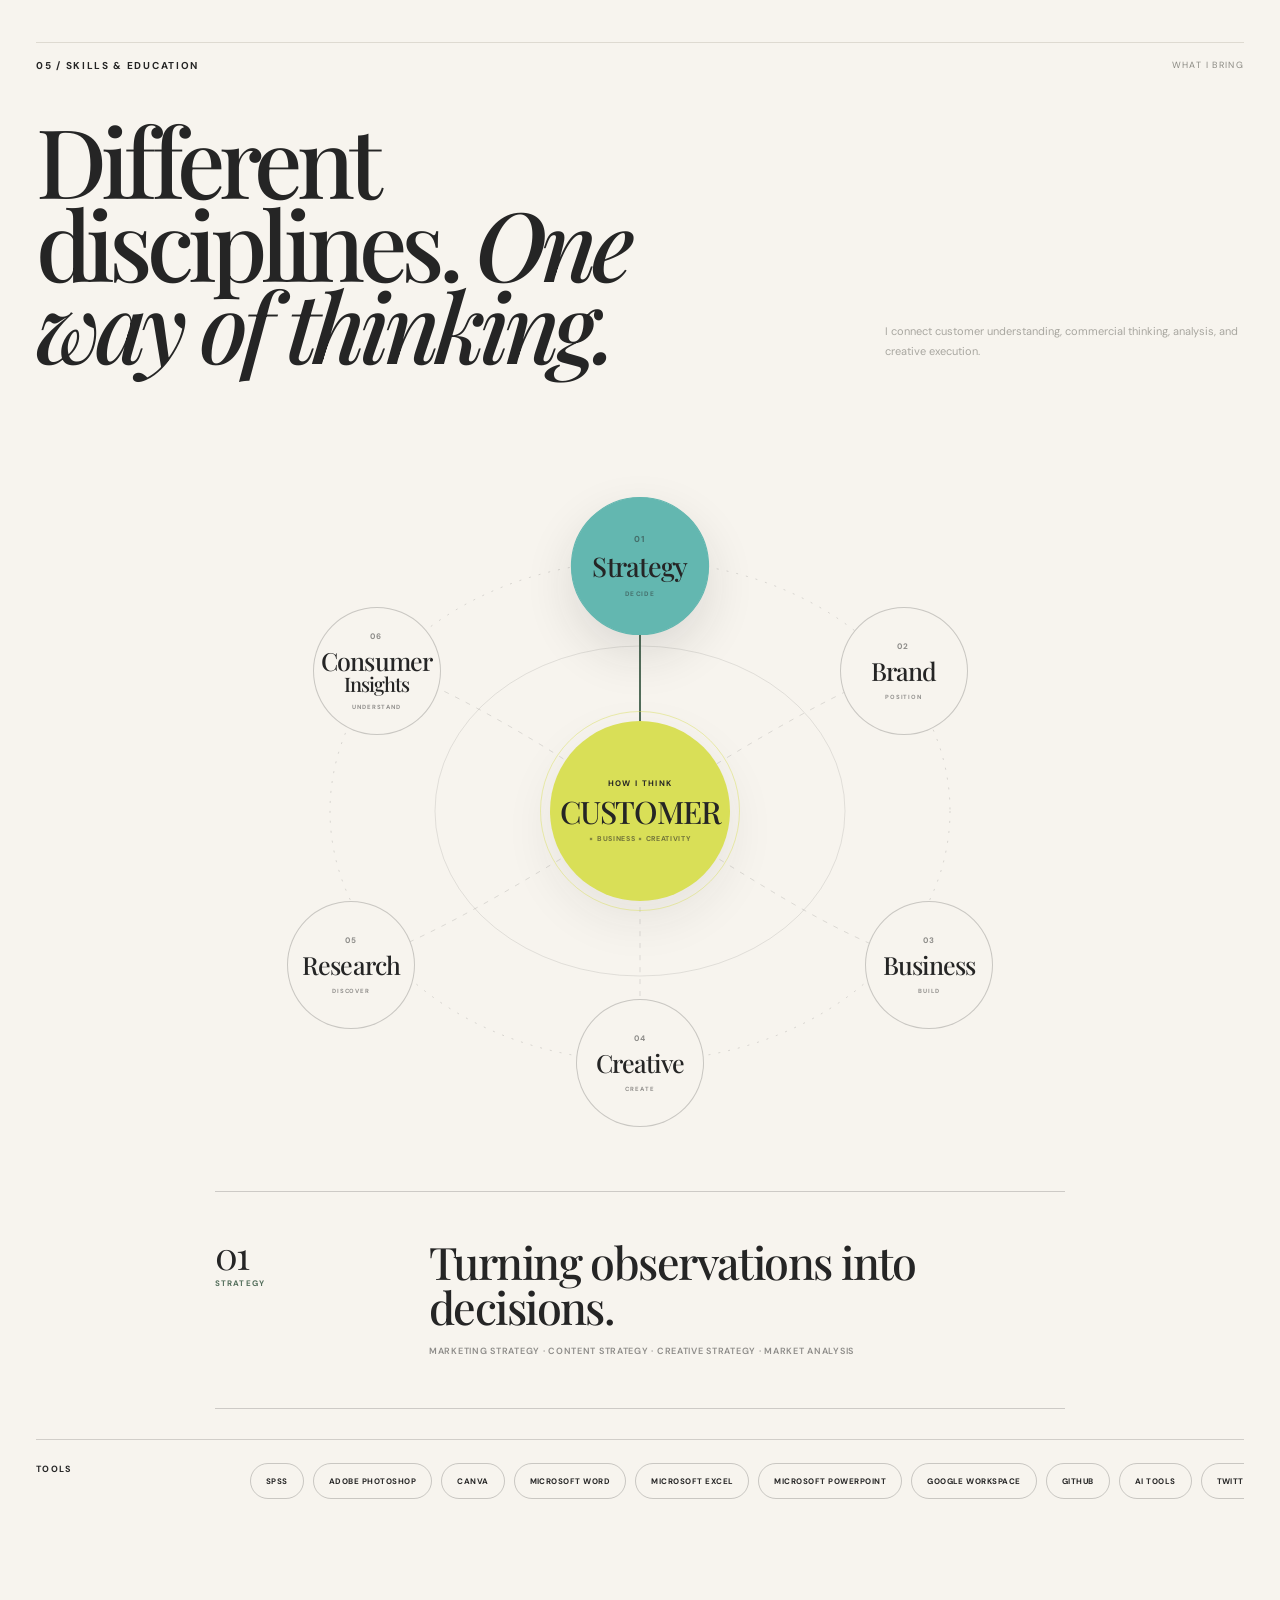
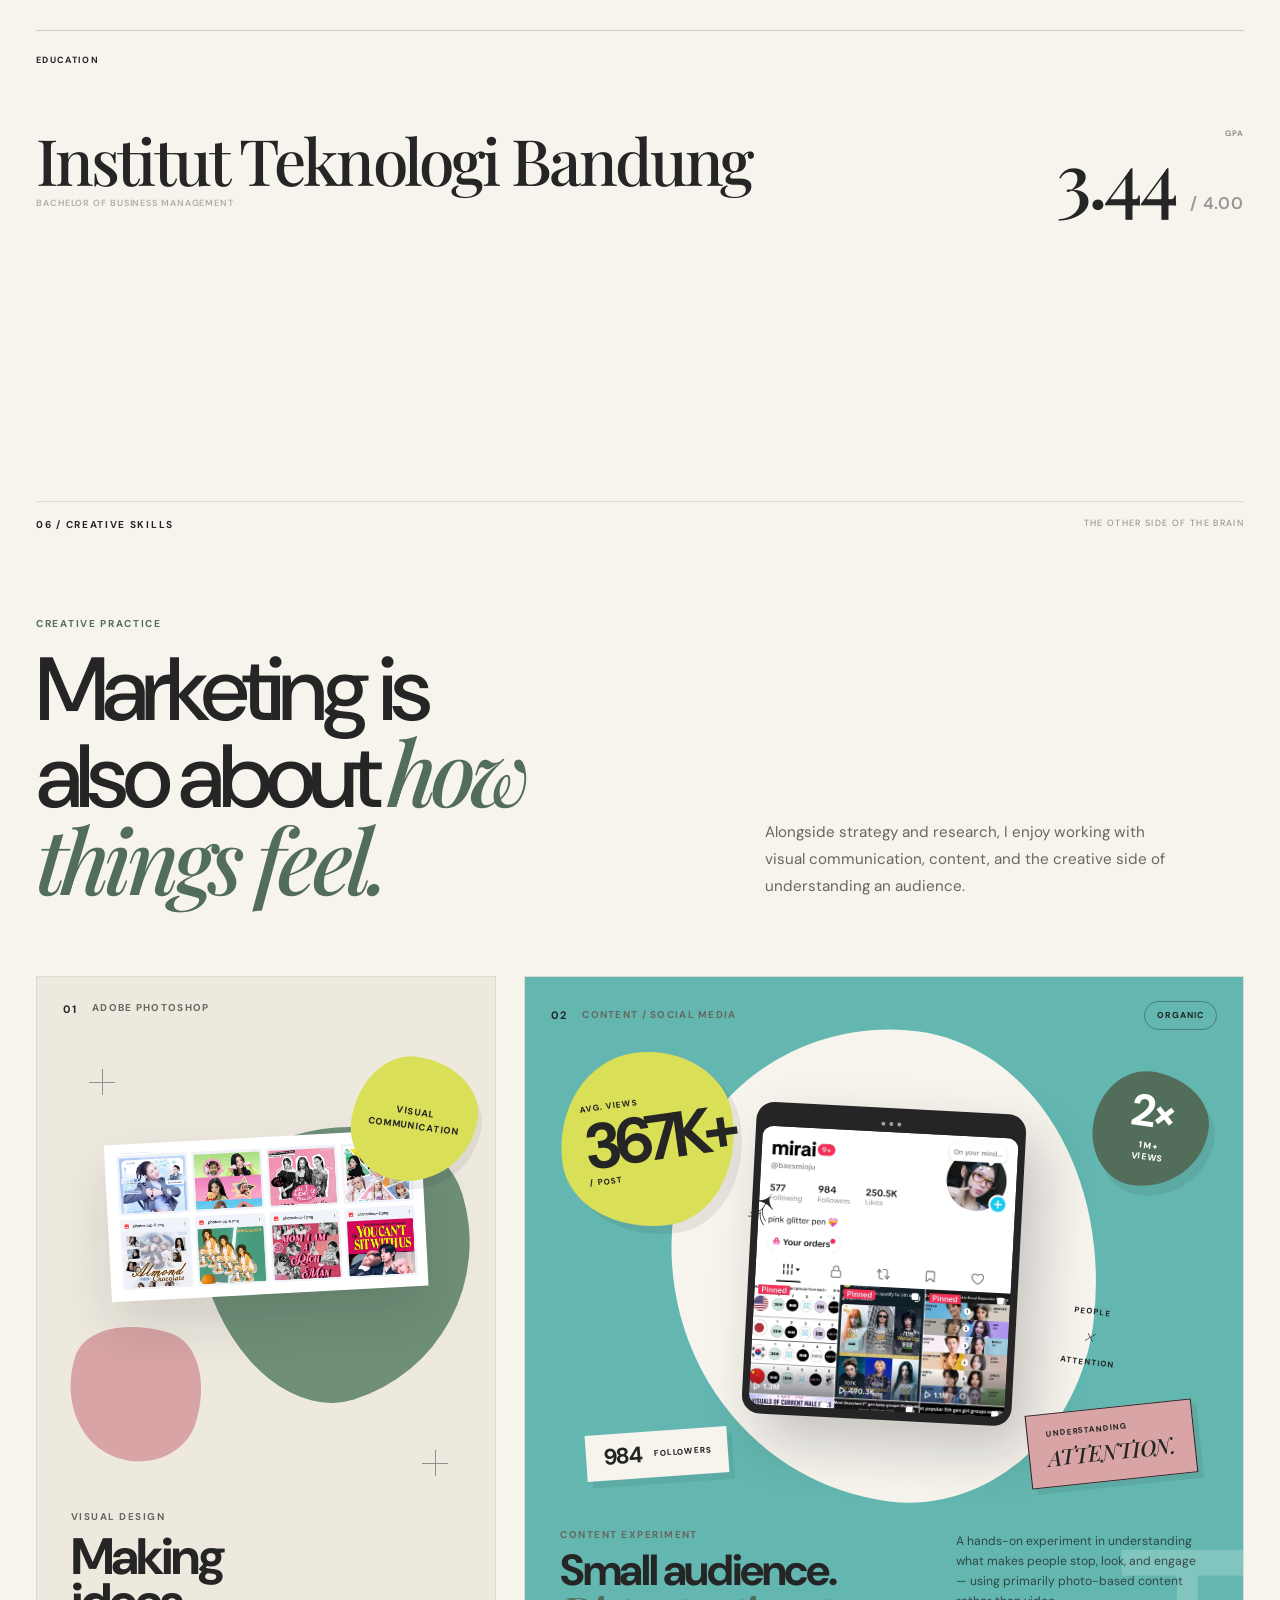
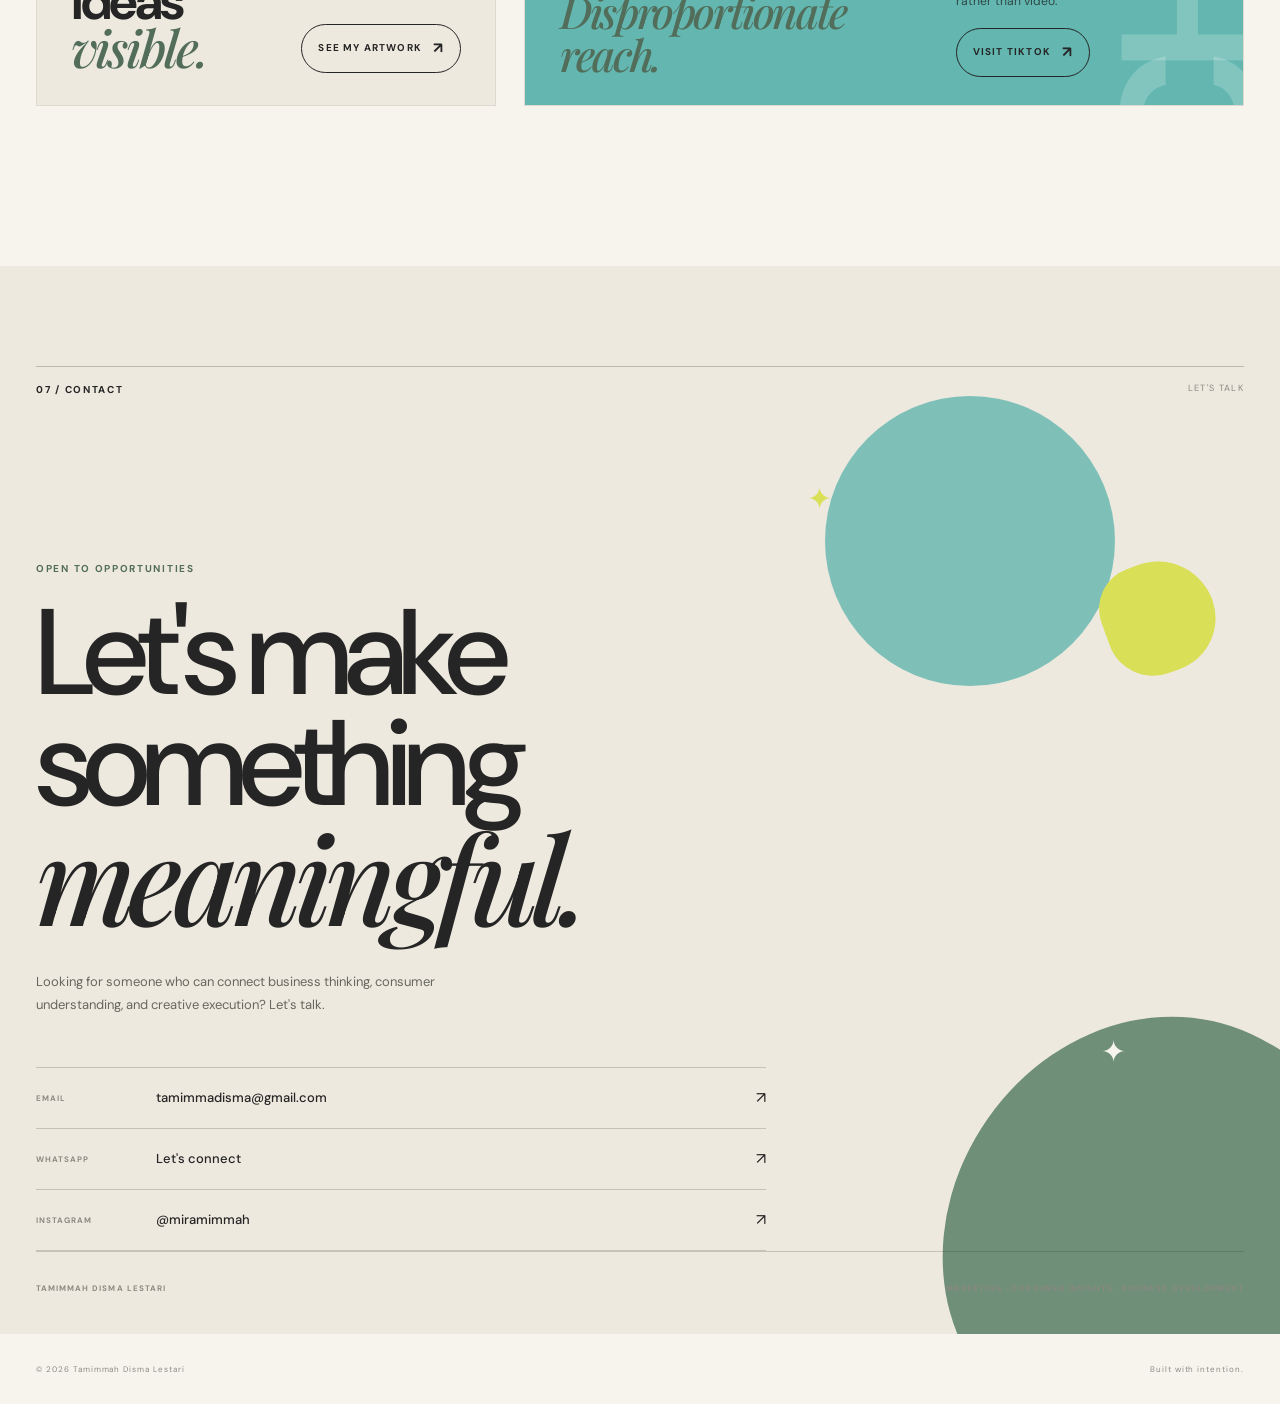
==== commit 33786c62: "Update index.html" ====
--- a/index.html
+++ b/index.html
@@ -1150,28 +1150,21 @@
 
     }
 
-
-    .experience-modal-top {
+.experience-modal-top {
+  display: flex;
+  align-items: flex-start;
+  justify-content: space-between;
+  gap: 30px;
+
+  padding-bottom: 22px;
+
+  border-bottom: 1px solid rgba(0, 0, 0, 0.18);
+}
+
+    .experience-modal-index {
 
       display: flex;
 
-      align-items: flex-start;
-
-      justify-content: space-between;
-
-      gap: 30px;
-
-      padding-bottom: 22px;
-
-      border-bottom: 1px solid rgba(0, 0, 0, 0.18);
-
-    }
-
-
-    .experience-modal-index {
-
-      display: flex;
-
       align-items: center;
 
       gap: 12px;
@@ -1204,39 +1197,32 @@
     }
 
 
-    .experience-modal-close {
-
-      appearance: none;
-
-      -webkit-appearance: none;
-
-      border: 0;
-
-      background: transparent;
-
-      color: #000000;
-
-      padding: 0;
-
-      font-family: "DM Sans", sans-serif;
-
-      font-size: 10px;
-
-      font-weight: 700;
-
-      letter-spacing: 0.12em;
-
-      text-transform: uppercase;
-
-      cursor: pointer;
-
-      transition:
-        opacity 0.2s ease,
-        transform 0.2s ease;
-
-    }
-
-
+.experience-modal-close {
+  position: sticky;
+  top: 20px;
+  z-index: 30;
+
+  display: block;
+  width: fit-content;
+  margin-left: auto;
+  margin-bottom: -20px;
+
+  appearance: none;
+  -webkit-appearance: none;
+  border: 0;
+  background: #F8F4EE;
+  color: #000000;
+
+  padding: 5px 0 5px 10px;
+
+  font-family: "DM Sans", sans-serif;
+  font-size: 10px;
+  font-weight: 700;
+  letter-spacing: 0.12em;
+  text-transform: uppercase;
+
+  cursor: pointer;
+}
     .experience-modal-close:hover {
 
       opacity: 0.55;
@@ -4296,6 +4282,15 @@
         aria-labelledby="experienceModalTitle"
       >
 
+  <button
+    type="button"
+    class="experience-modal-close"
+    id="experienceModalClose"
+    aria-label="Close experience details"
+  >
+    × CLOSE
+  </button>
+
         <div class="experience-modal-top">
 
           <div
@@ -4304,16 +4299,6 @@
           >
             01 / EXPERIENCE
           </div>
-
-
-          <button
-            type="button"
-            class="experience-modal-close"
-            id="experienceModalClose"
-            aria-label="Close experience details"
-          >
-            × CLOSE
-          </button>
 
         </div>
 
@@ -5310,7 +5295,6 @@
   <div class="skills-tools">
 
 <!-- TOOLS -->
-<div class="skills-tools">
   <div class="skills-subheading">
     <span>TOOLS</span>
     <span class="skills-subheading-line"></span>
--- a/style.css
+++ b/style.css
@@ -2657,7 +2657,7 @@
 .education-block {
   min-height: 175px;
 
-  margin-top: 90px;
+  margin-top: 30px;
 
   display: grid;
 
@@ -6063,8 +6063,7 @@
 
   gap: clamp(25px, 5vw, 70px);
 
-  margin-top: clamp(80px, 10vw, 125px);
-
+margin-top: 30px;
   padding-top: 23px;
 
   border-top: 1px solid rgba(37, 37, 37, .18);
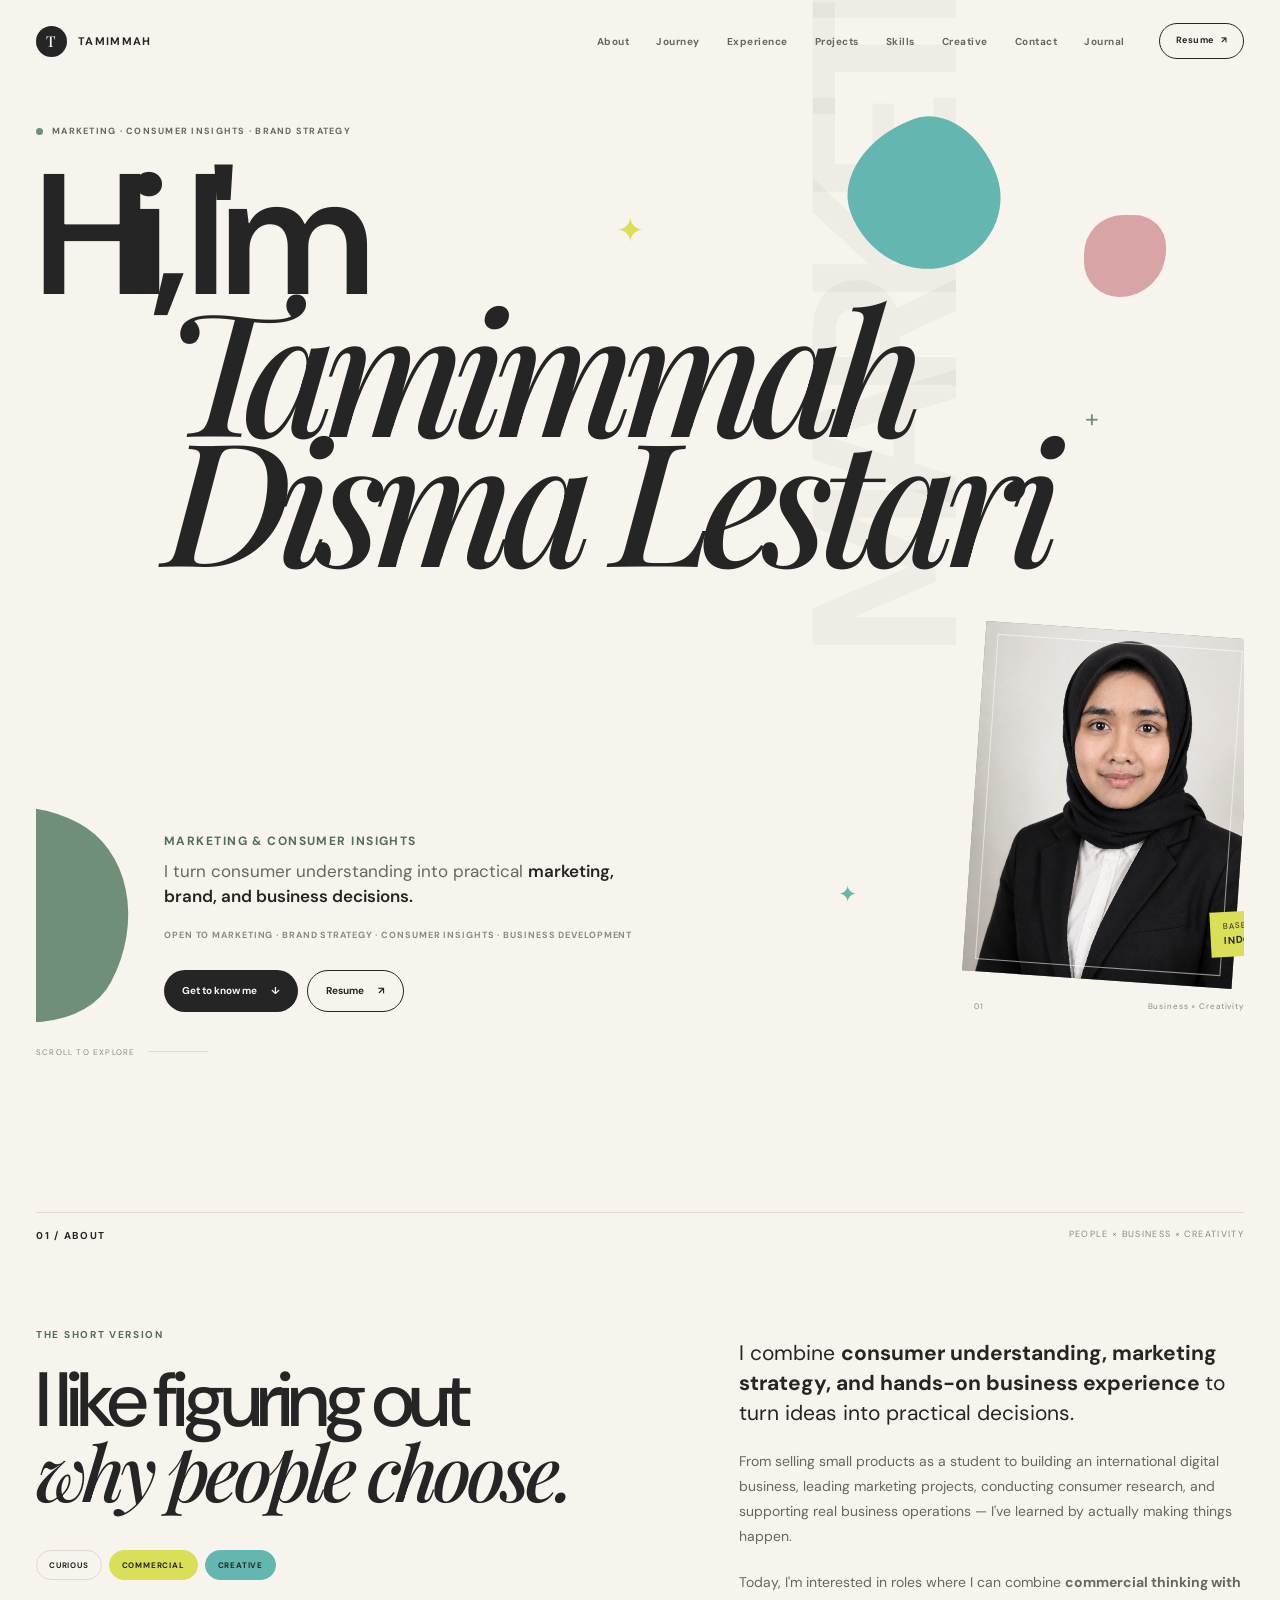
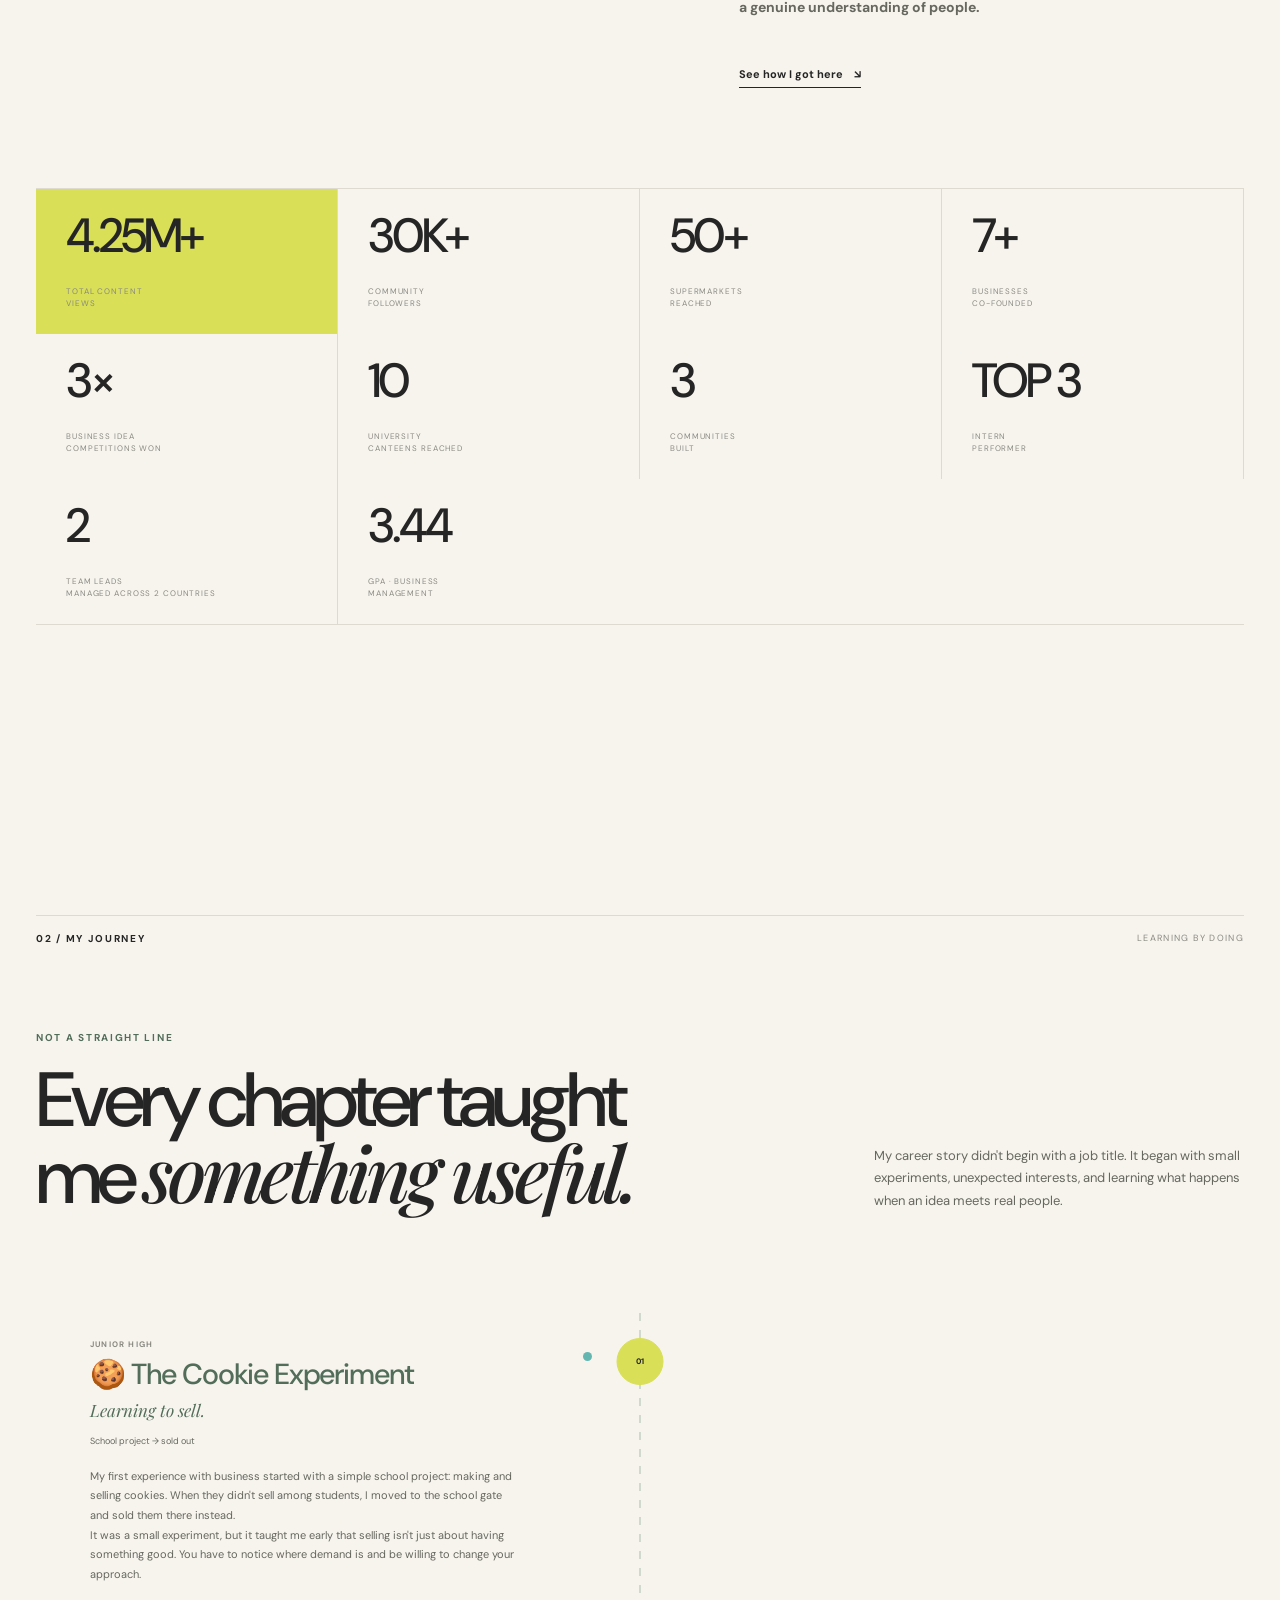
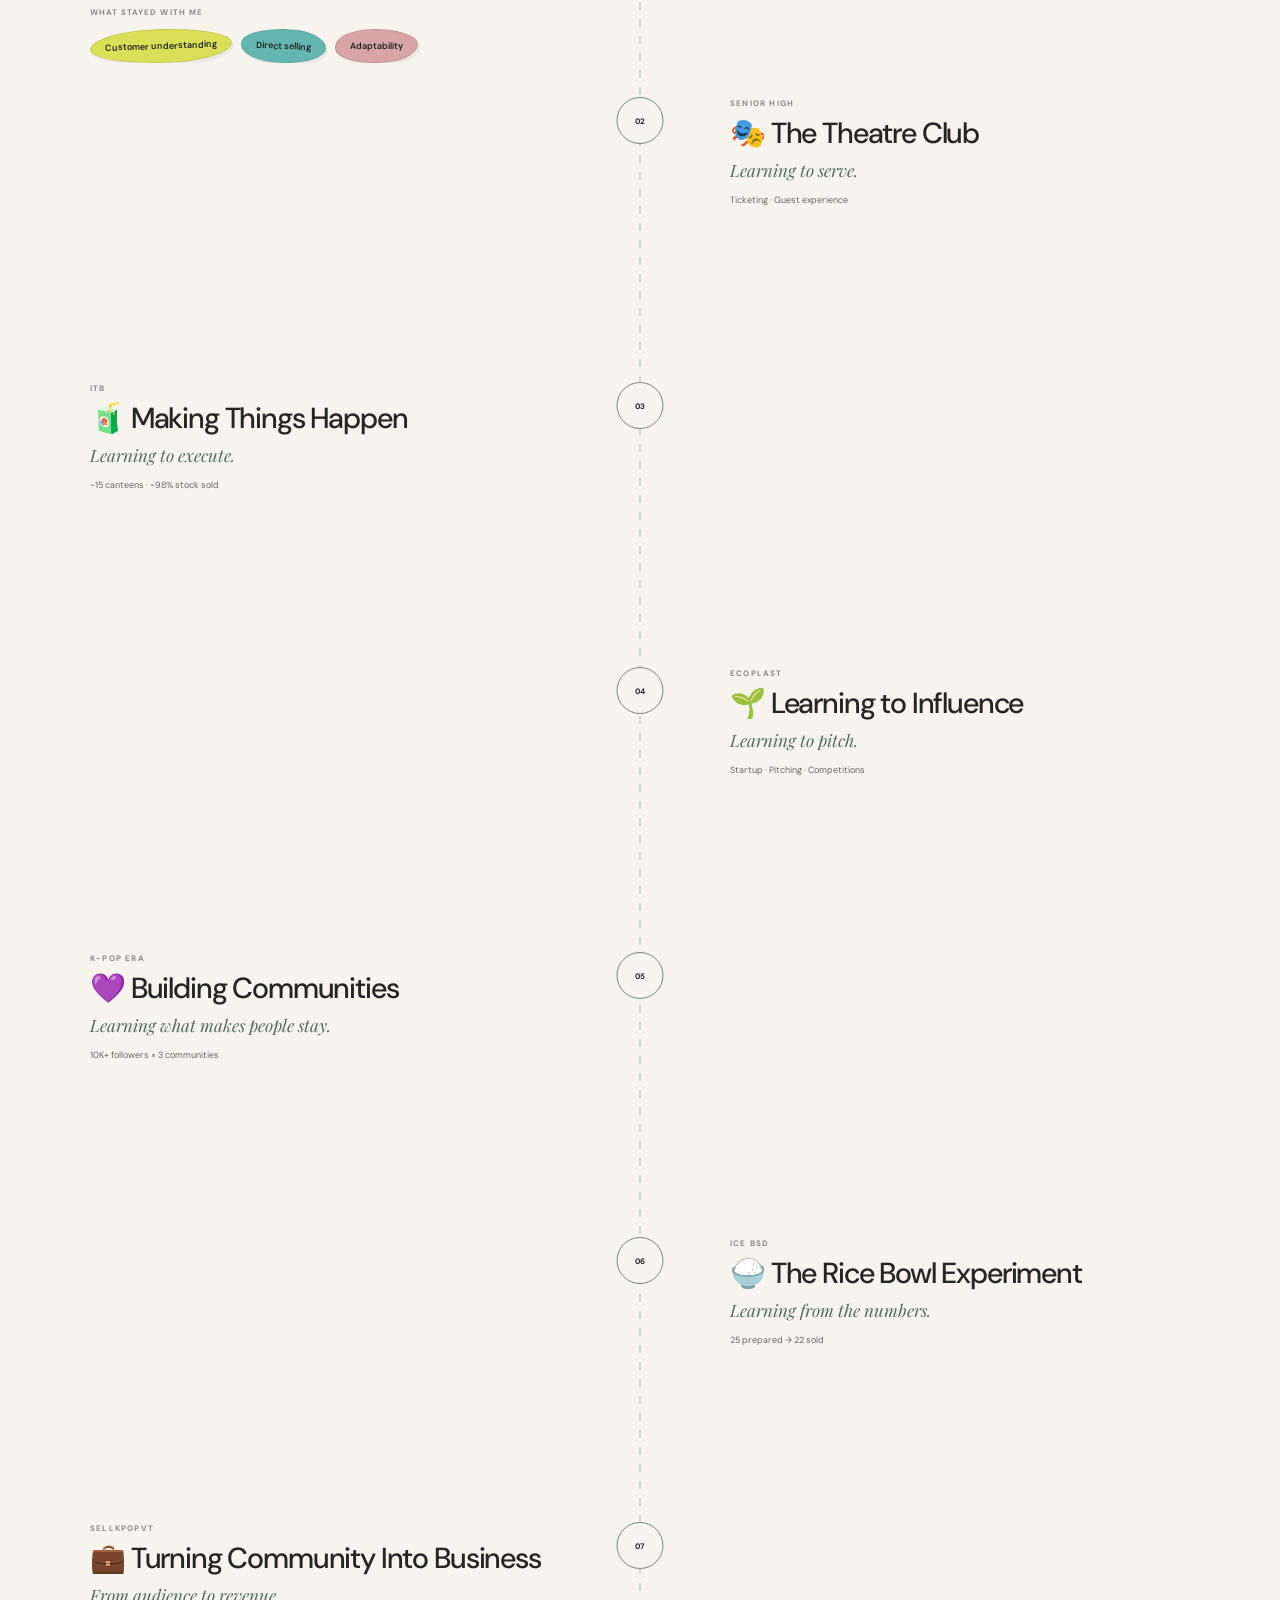
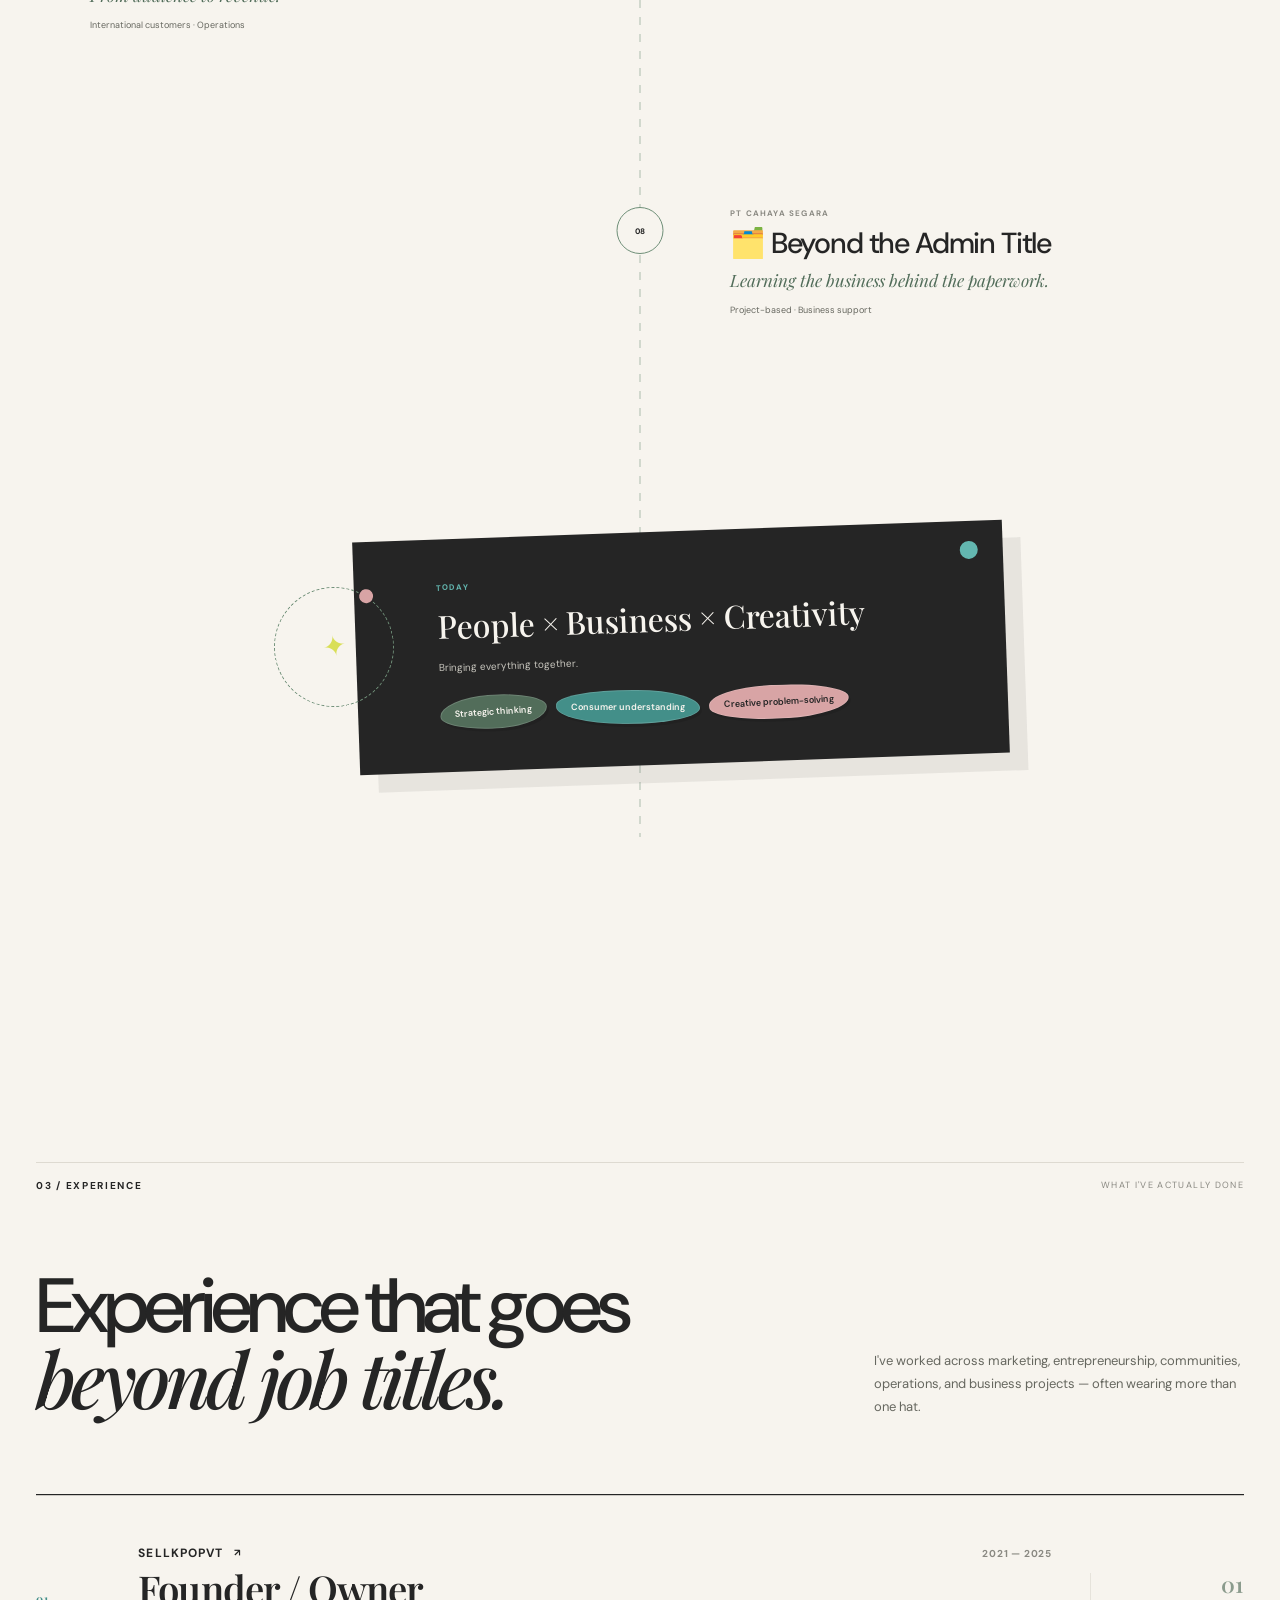
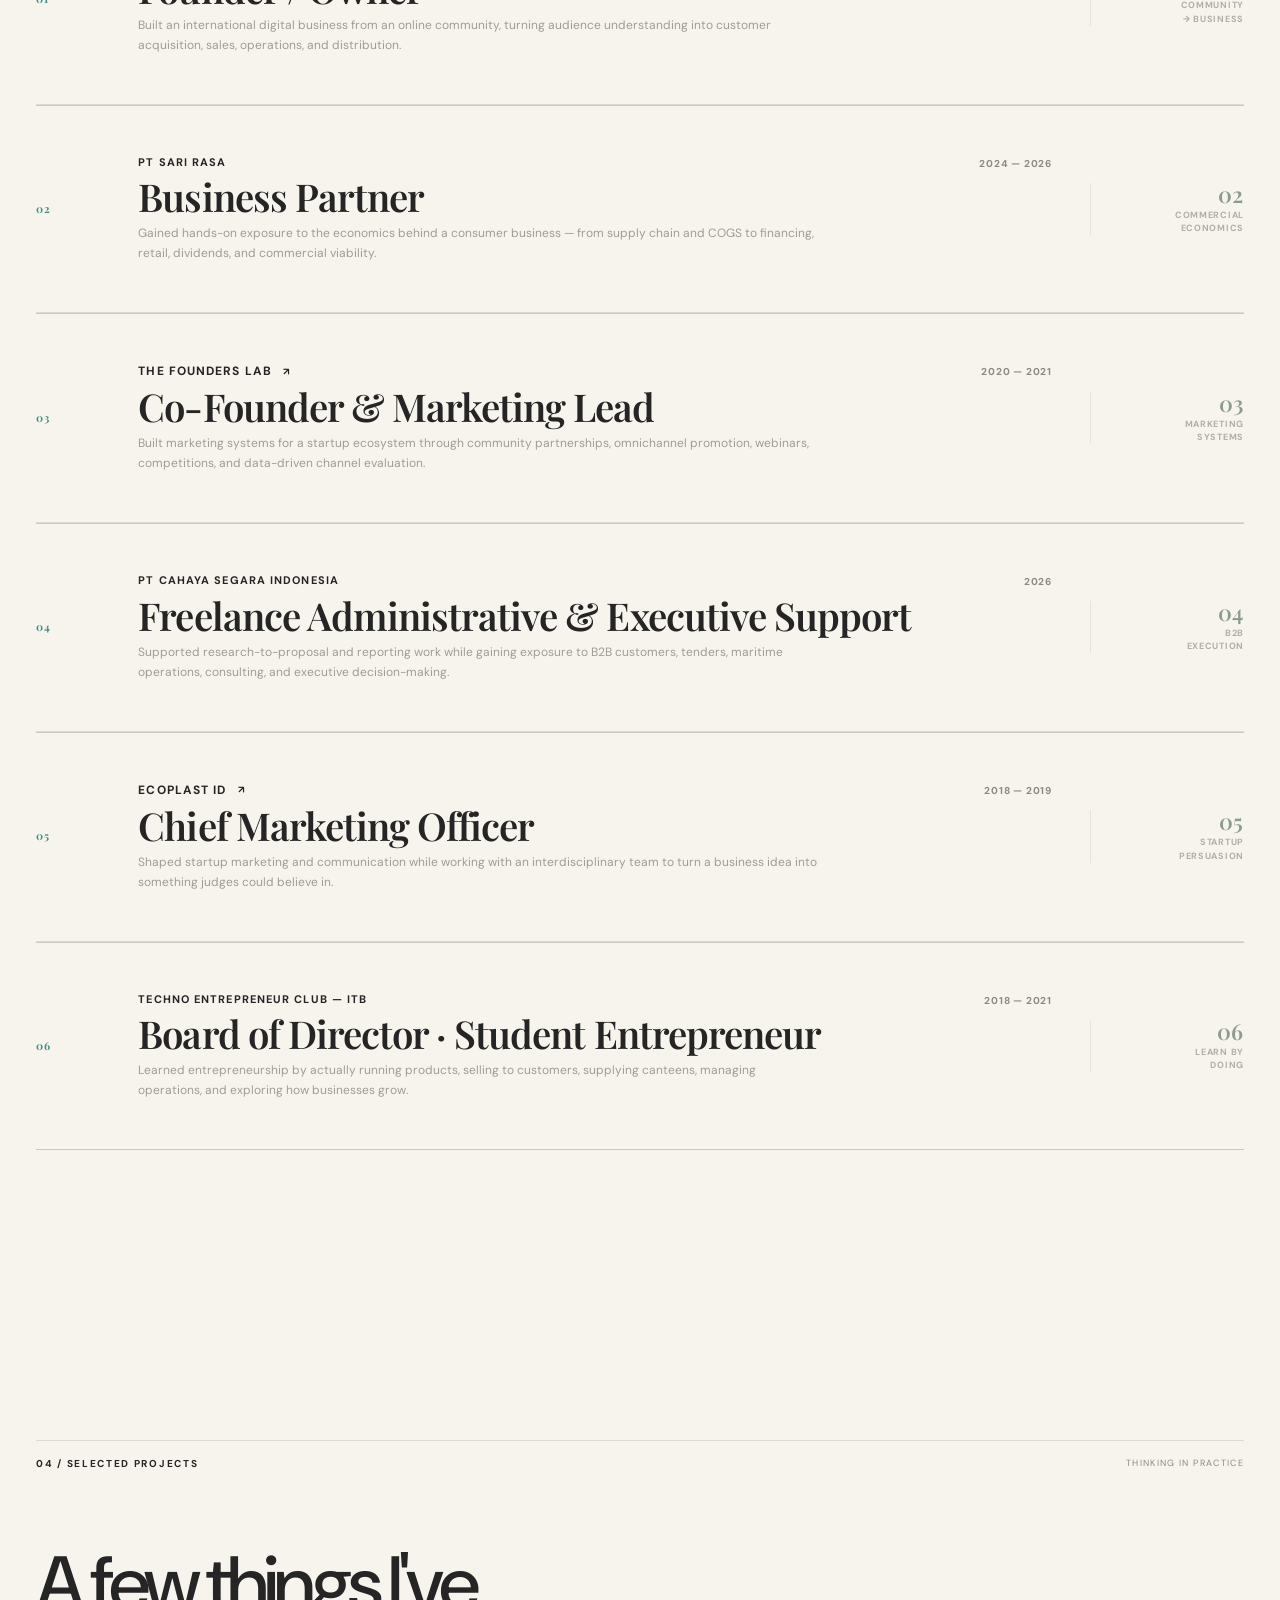
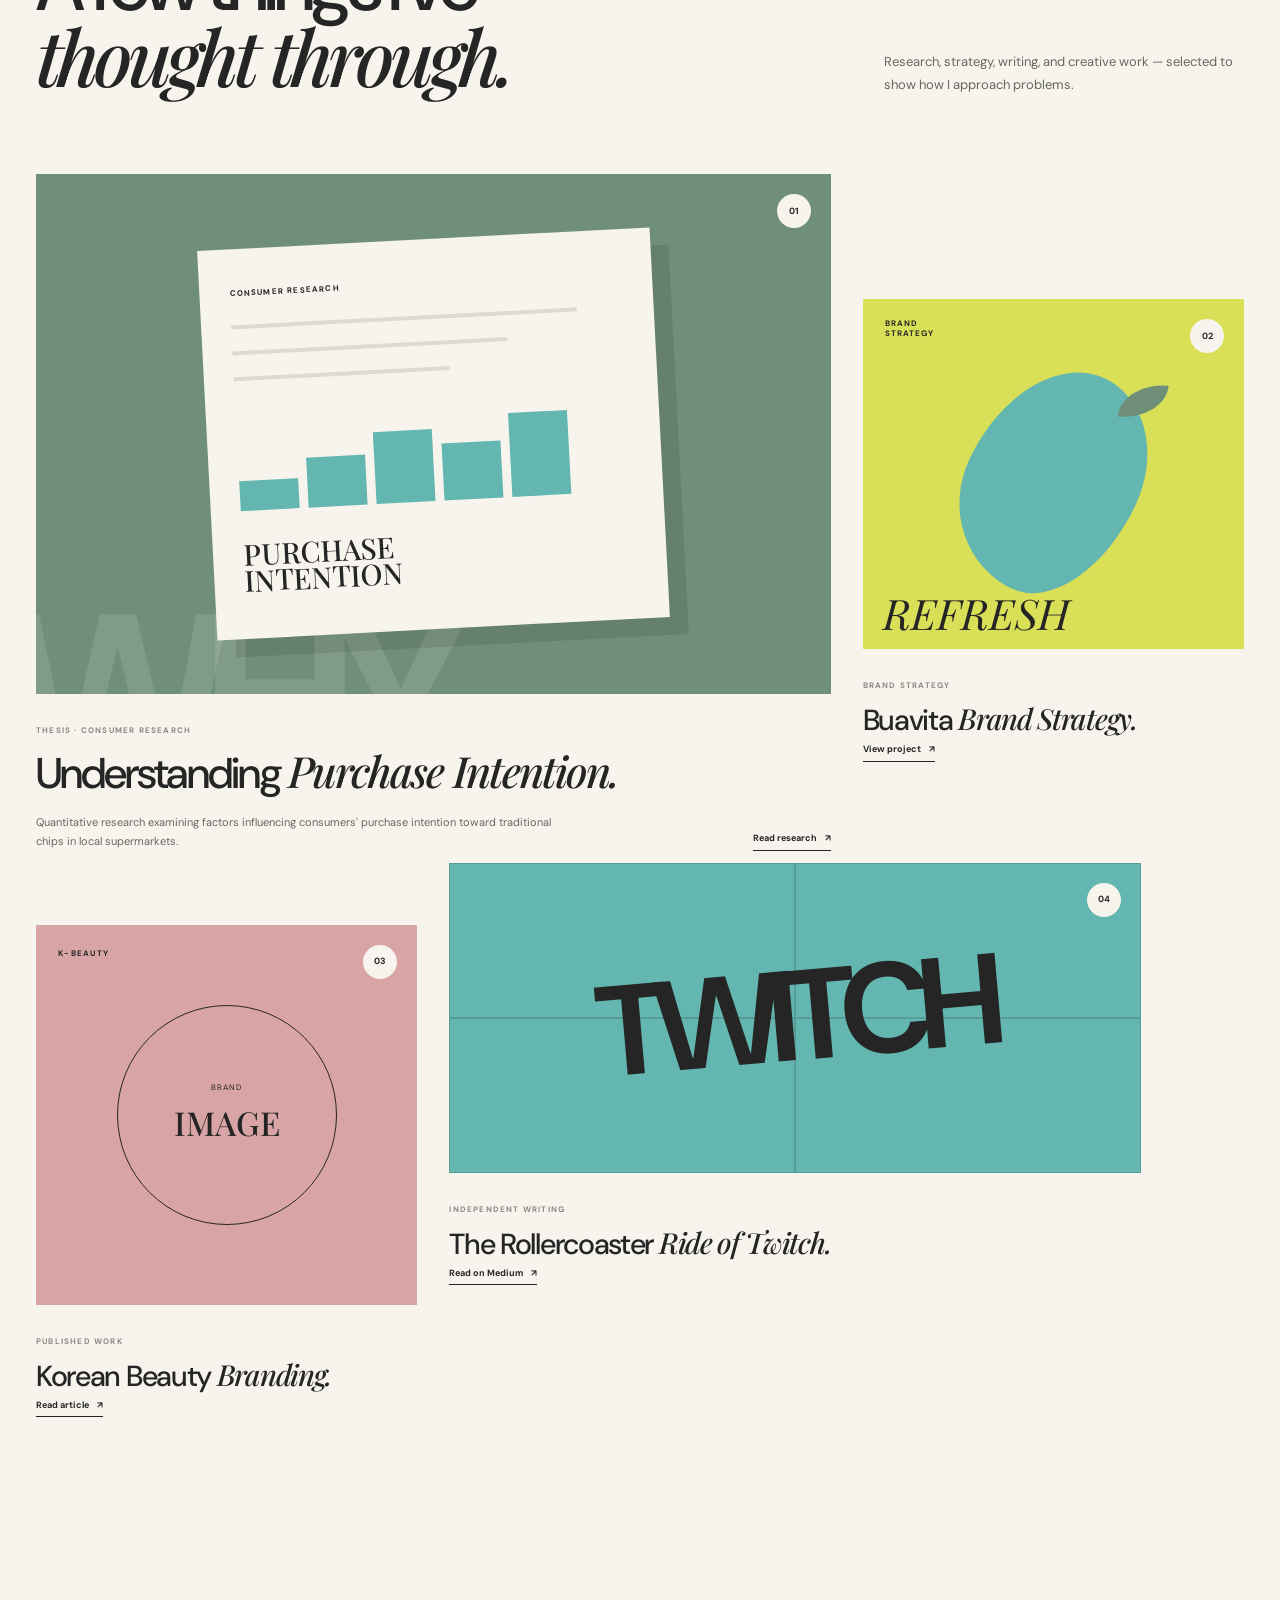
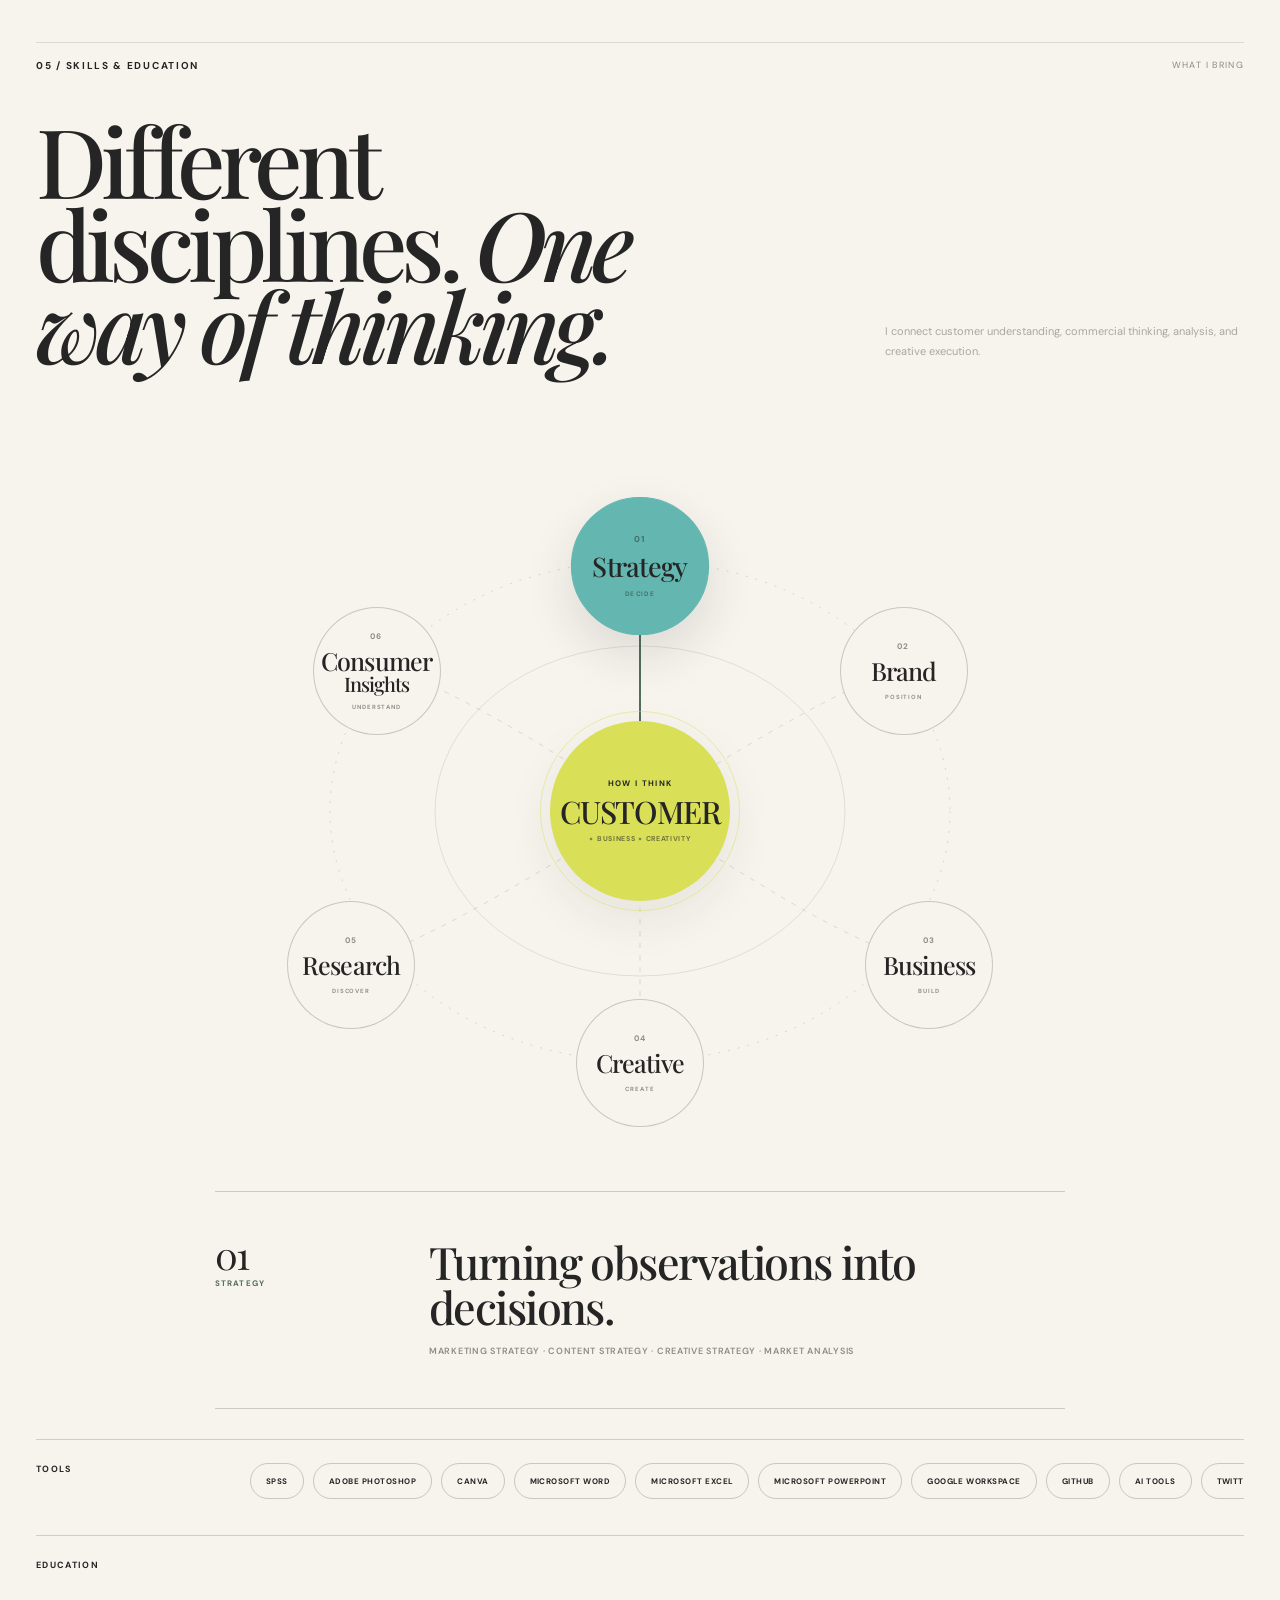
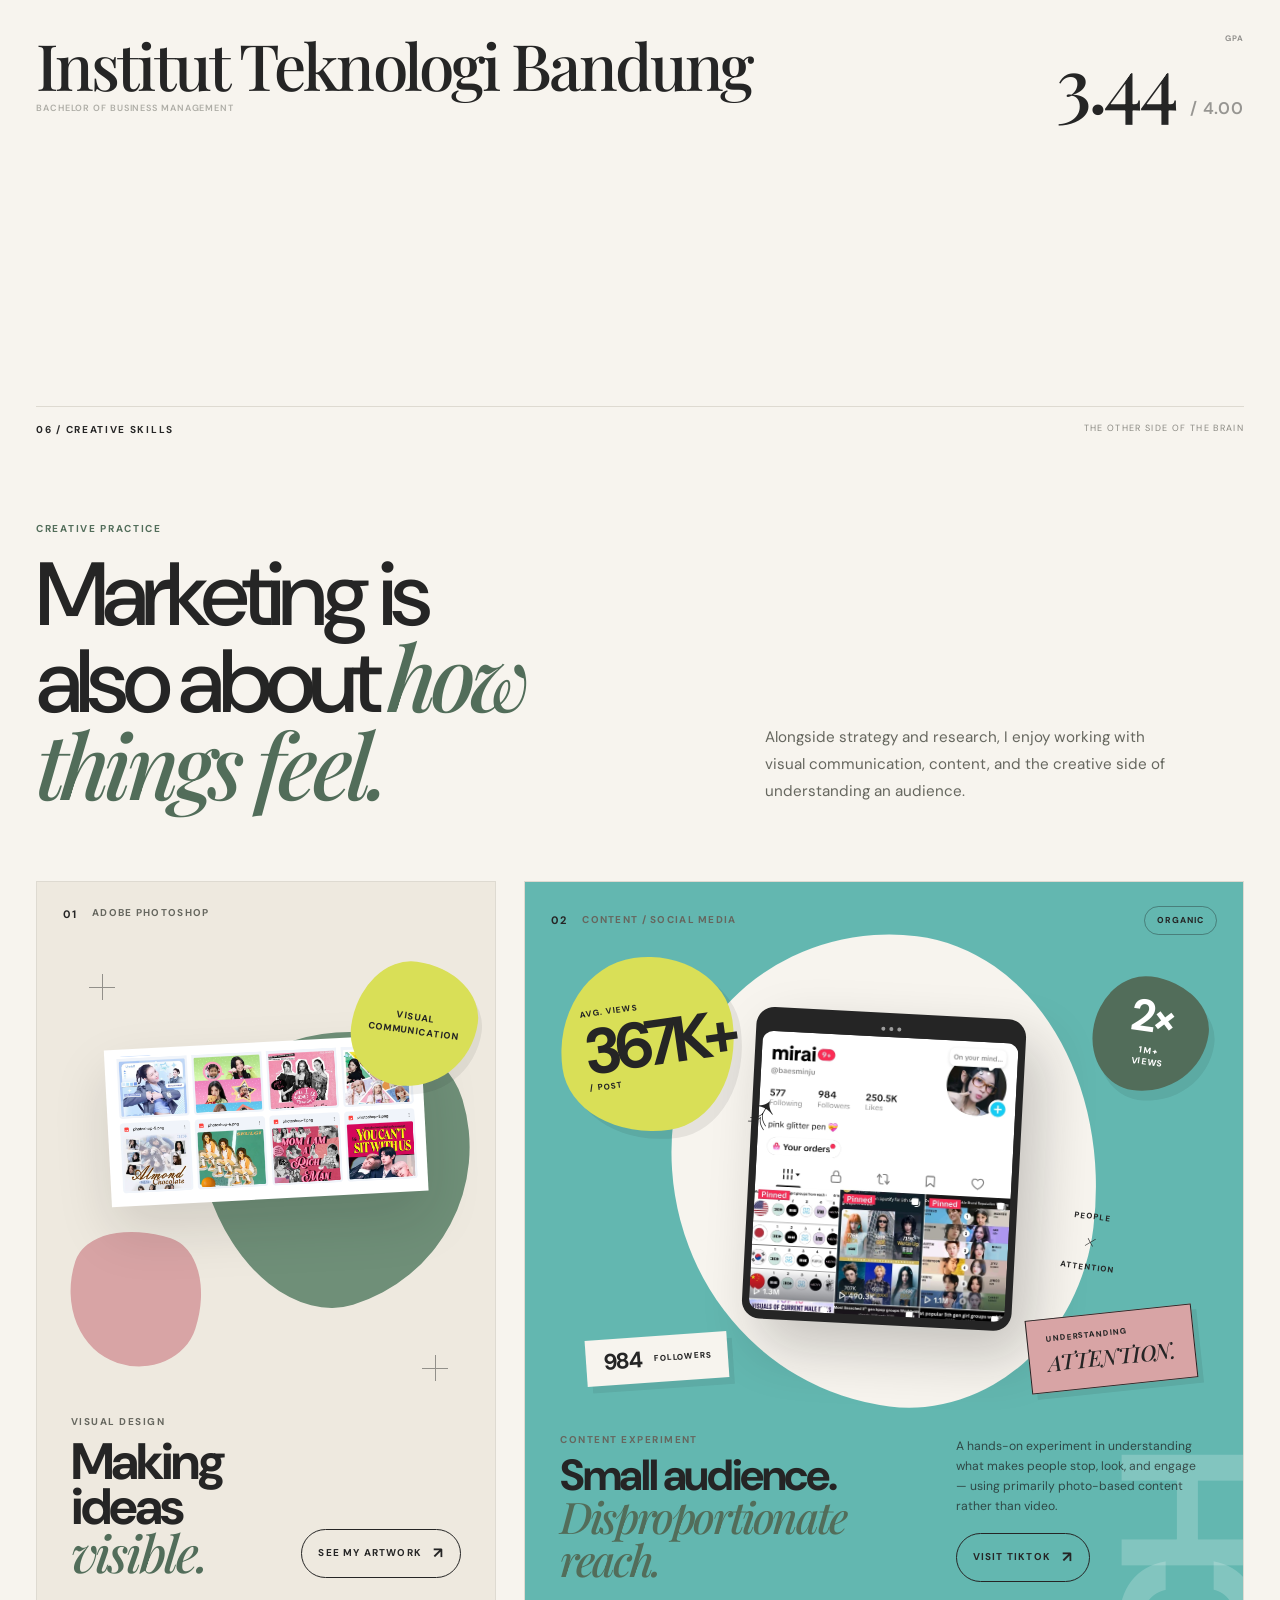
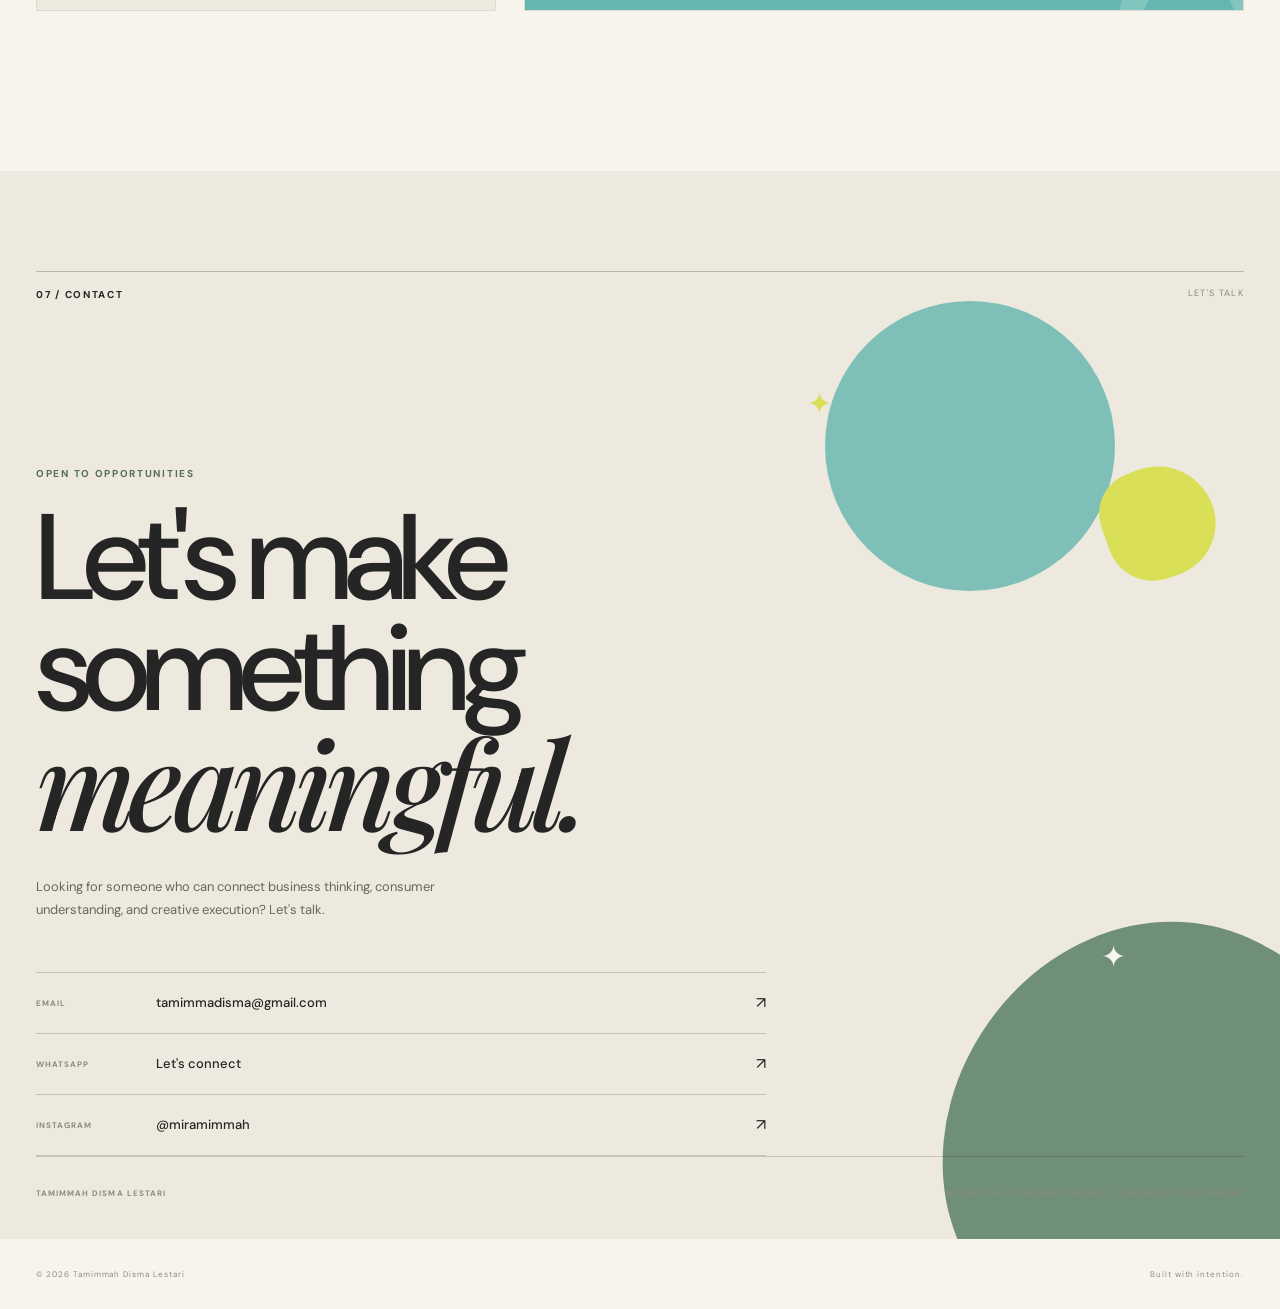
==== commit e8eb56ec: "Update index.html" ====
--- a/index.html
+++ b/index.html
@@ -2516,7 +2516,6 @@
           href="journal.html"
           class="explore-option"
         >
-
           <span class="explore-number">
             08
           </span>
@@ -2541,8 +2540,37 @@
 
         </a>
 
+
+        <a
+          href="portfolio-case-studies.html"
+          class="explore-option"
+        >
+
+          <span class="explore-number">
+            09
+          </span>
+
+
+          <span class="explore-copy">
+
+            <span class="explore-option-title">
+              CASE STUDIES
+            </span>
+
+            <span class="explore-option-description">
+              Selected work & projects
+            </span>
+
+          </span>
+
+
+          <span class="explore-arrow">
+            ↗
+          </span>
+
+        </a>
+
       </nav>
-
 
       <div class="explore-footer">
 
--- a/style.css
+++ b/style.css
@@ -6230,7 +6230,7 @@
    ========================================================= */
 
 .skills-education {
-  margin-top: clamp(80px, 10vw, 125px);
+  margin-top: 30px;
 
   padding-top: 23px;
 
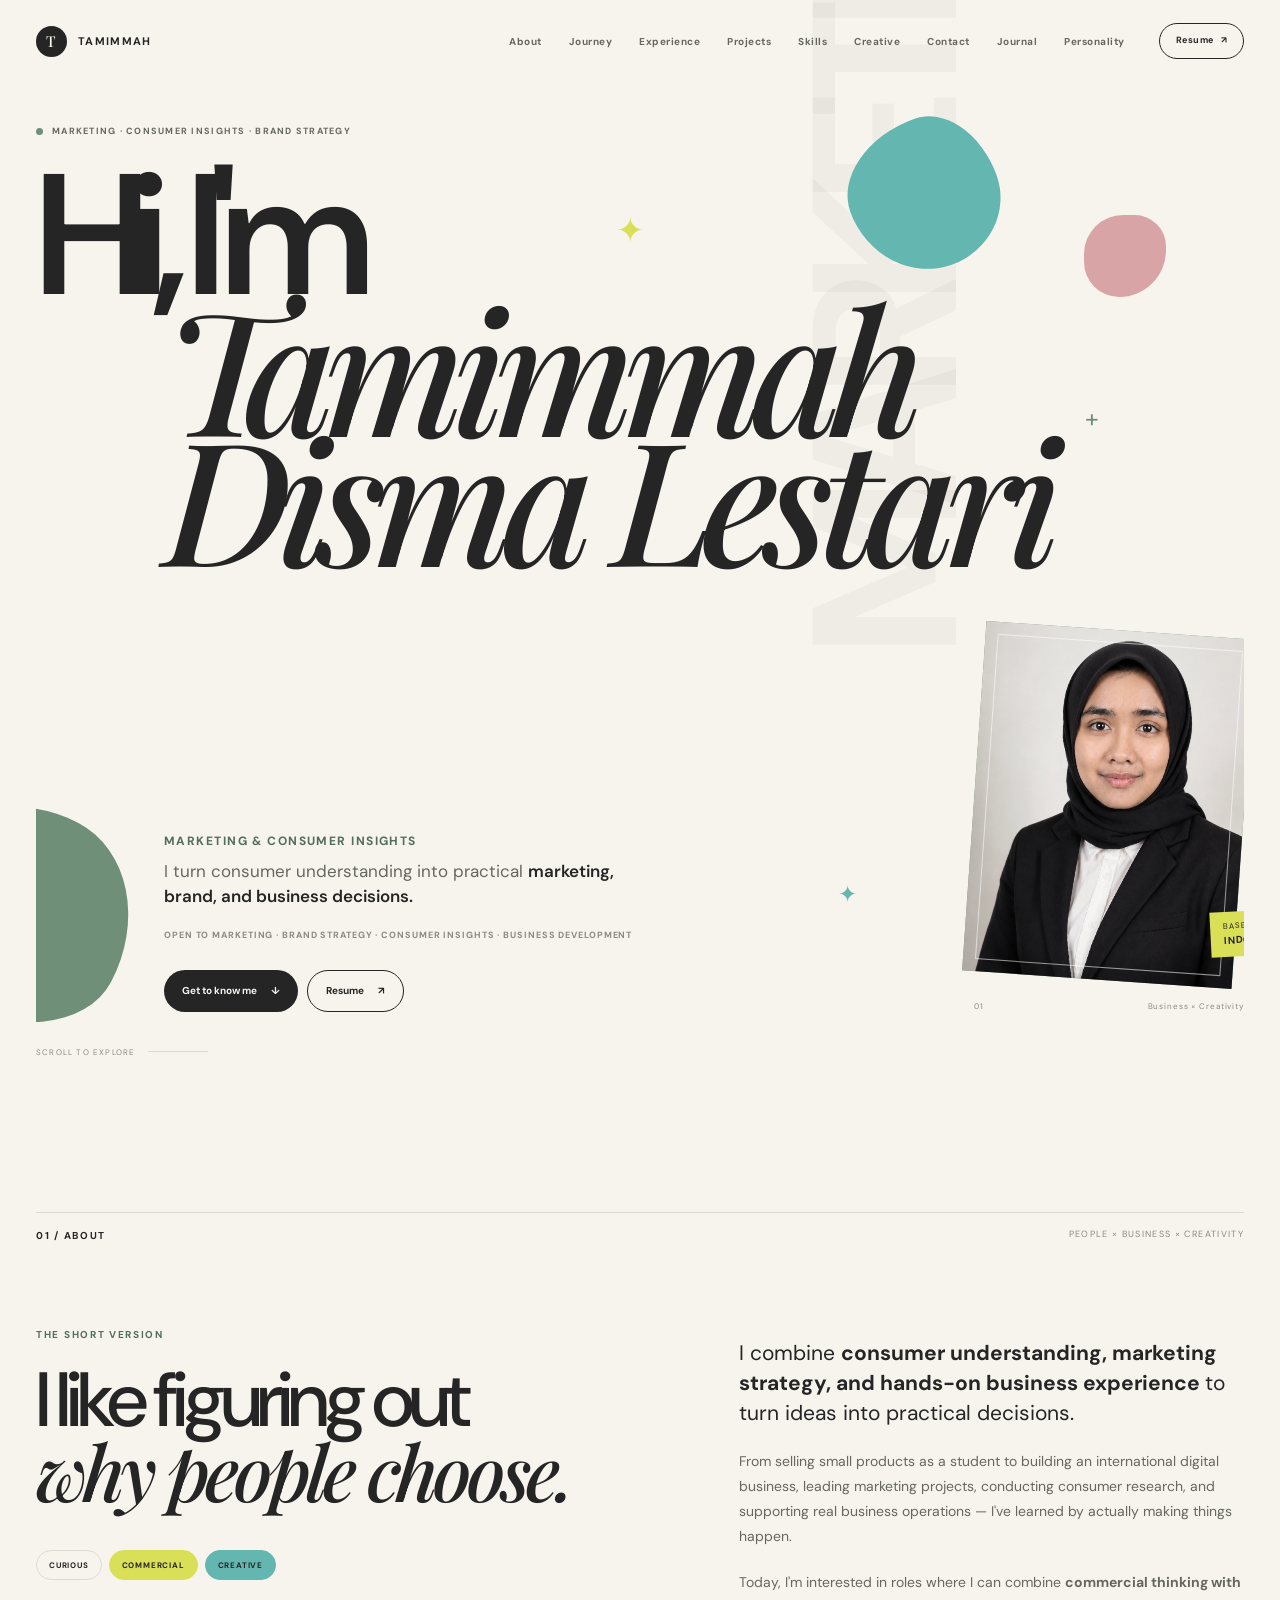
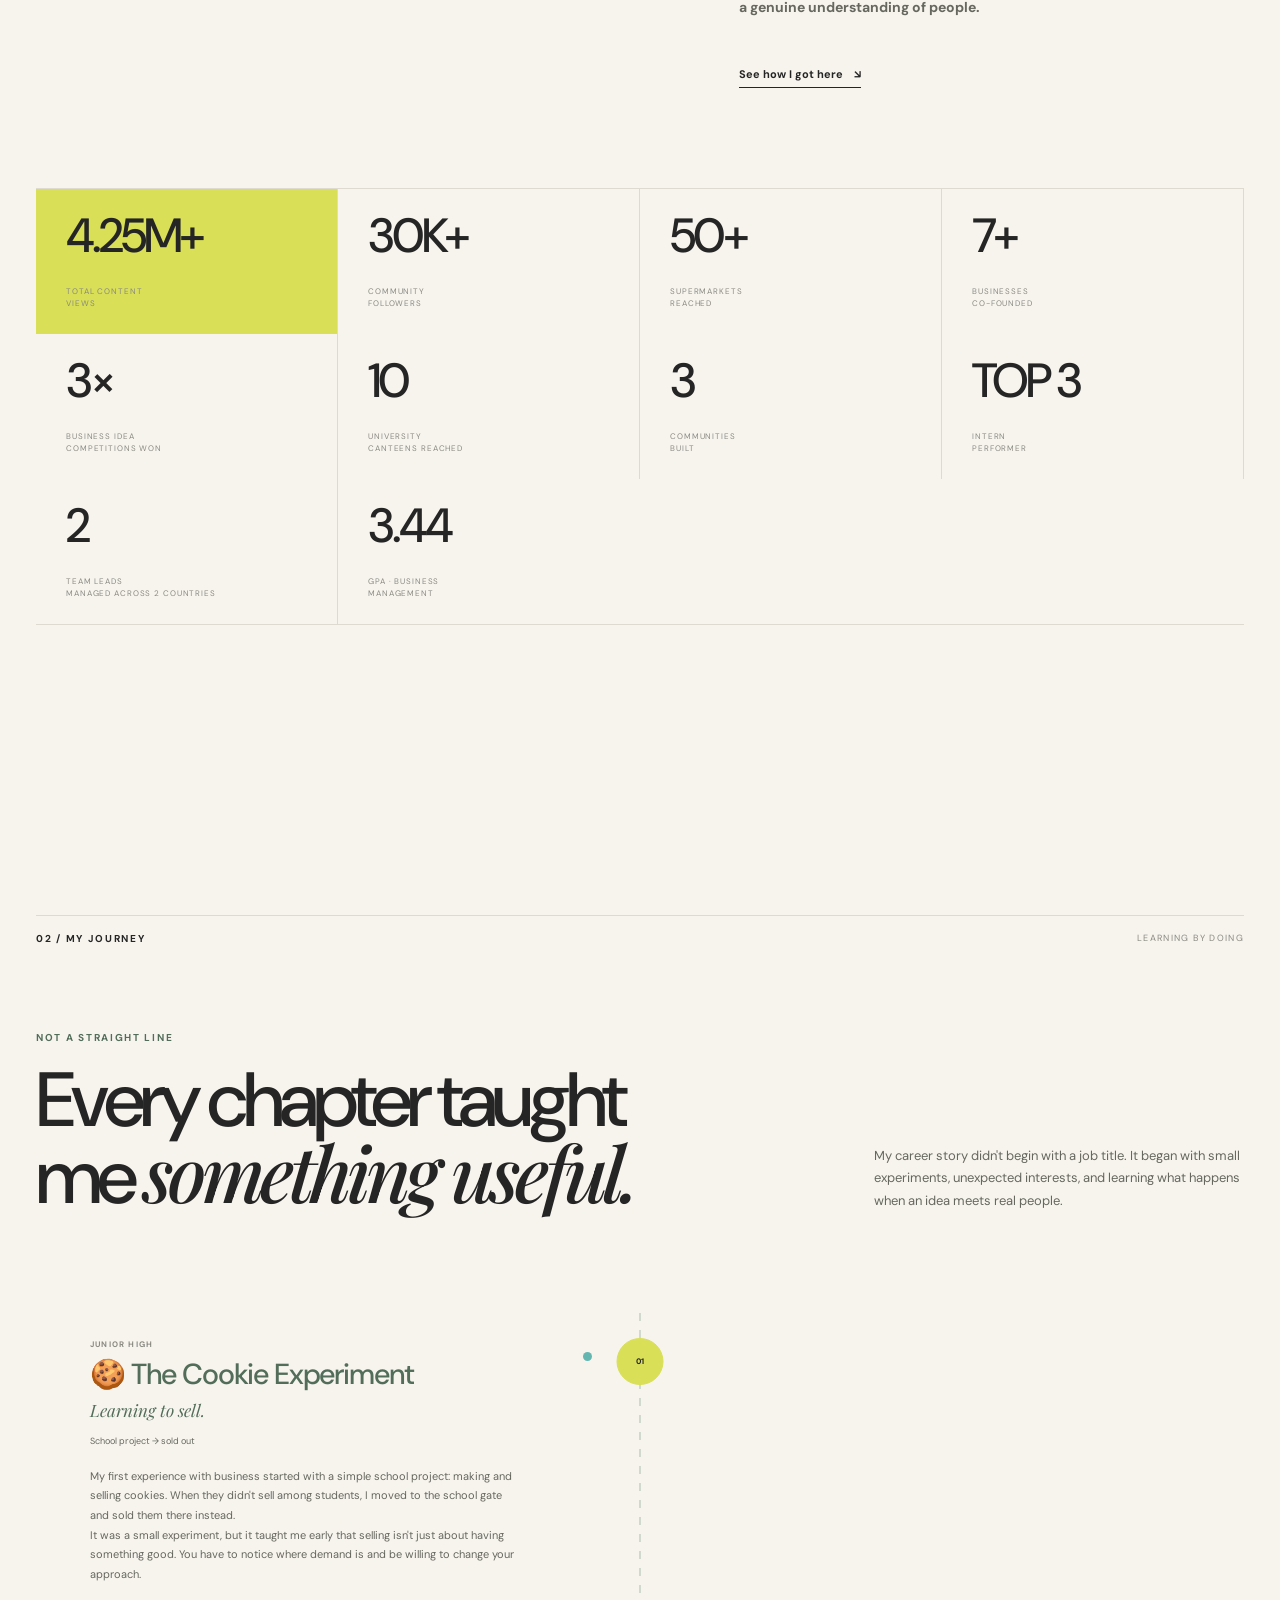
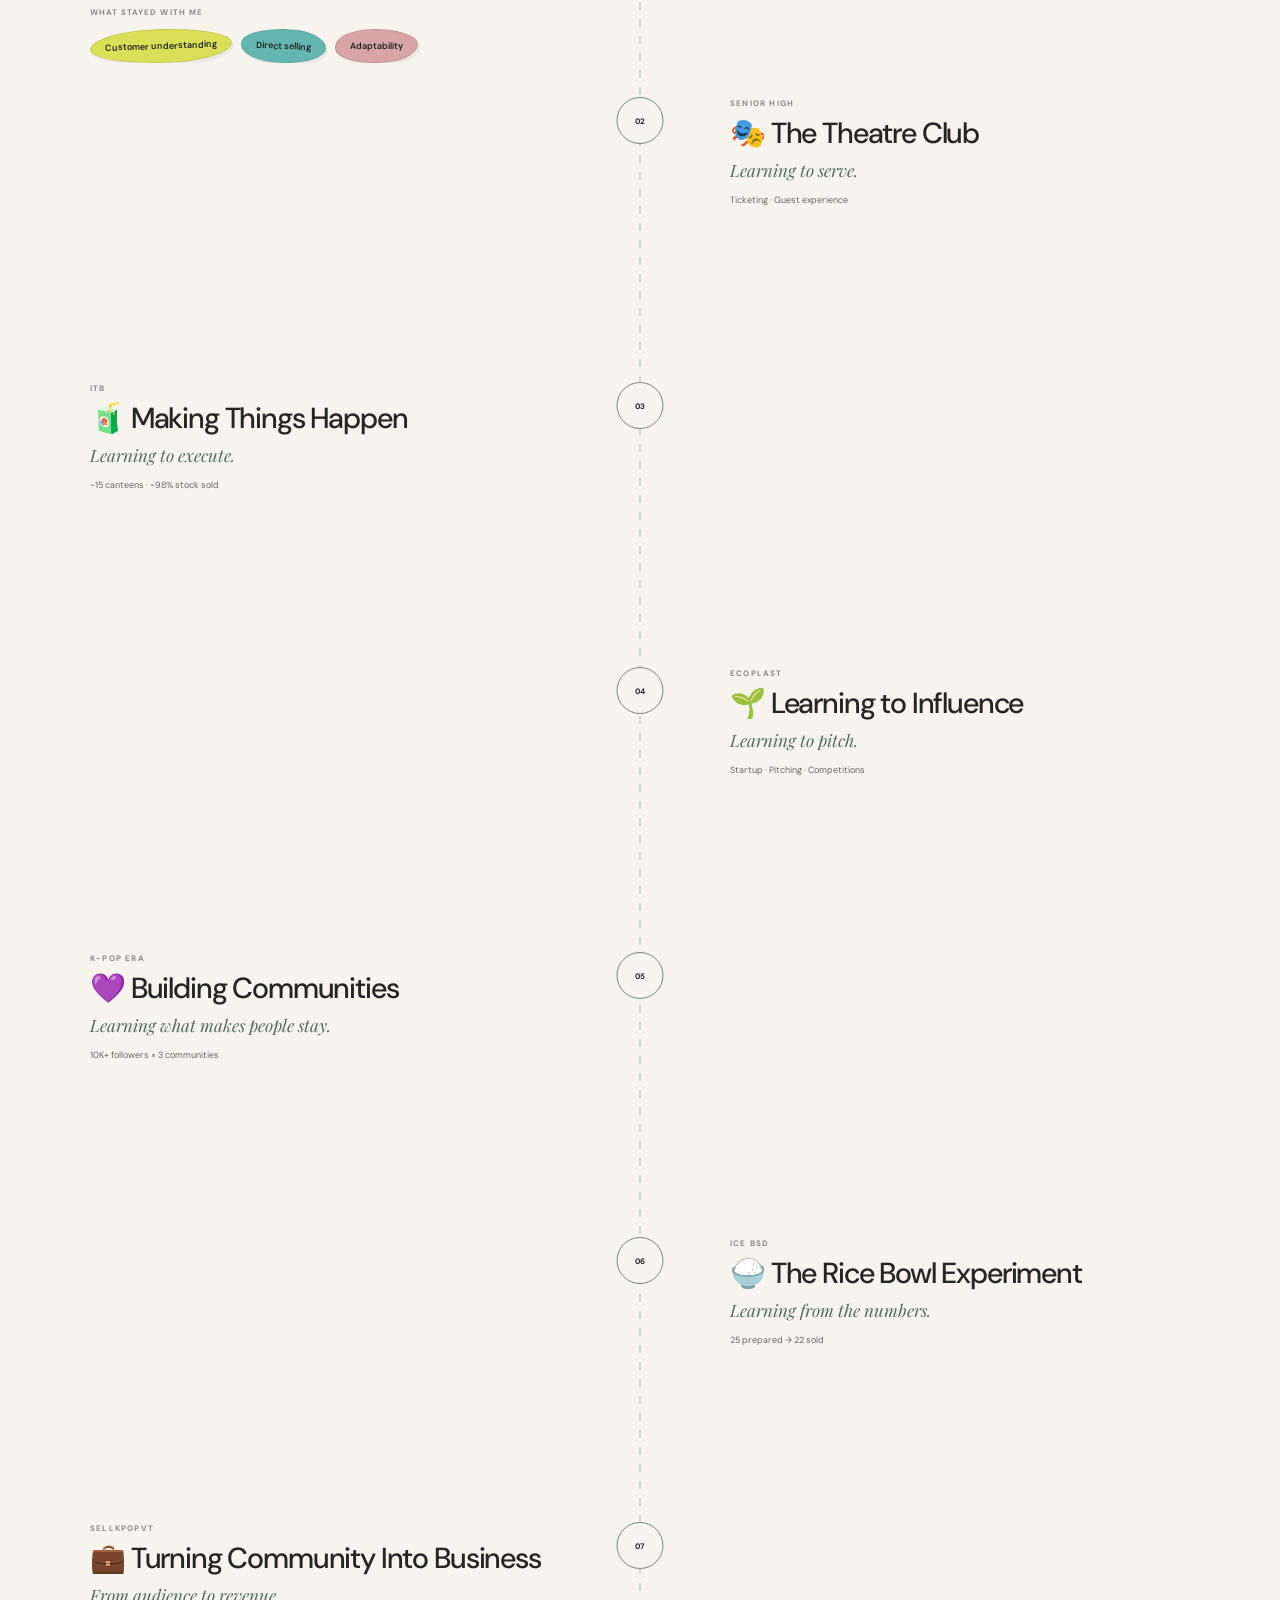
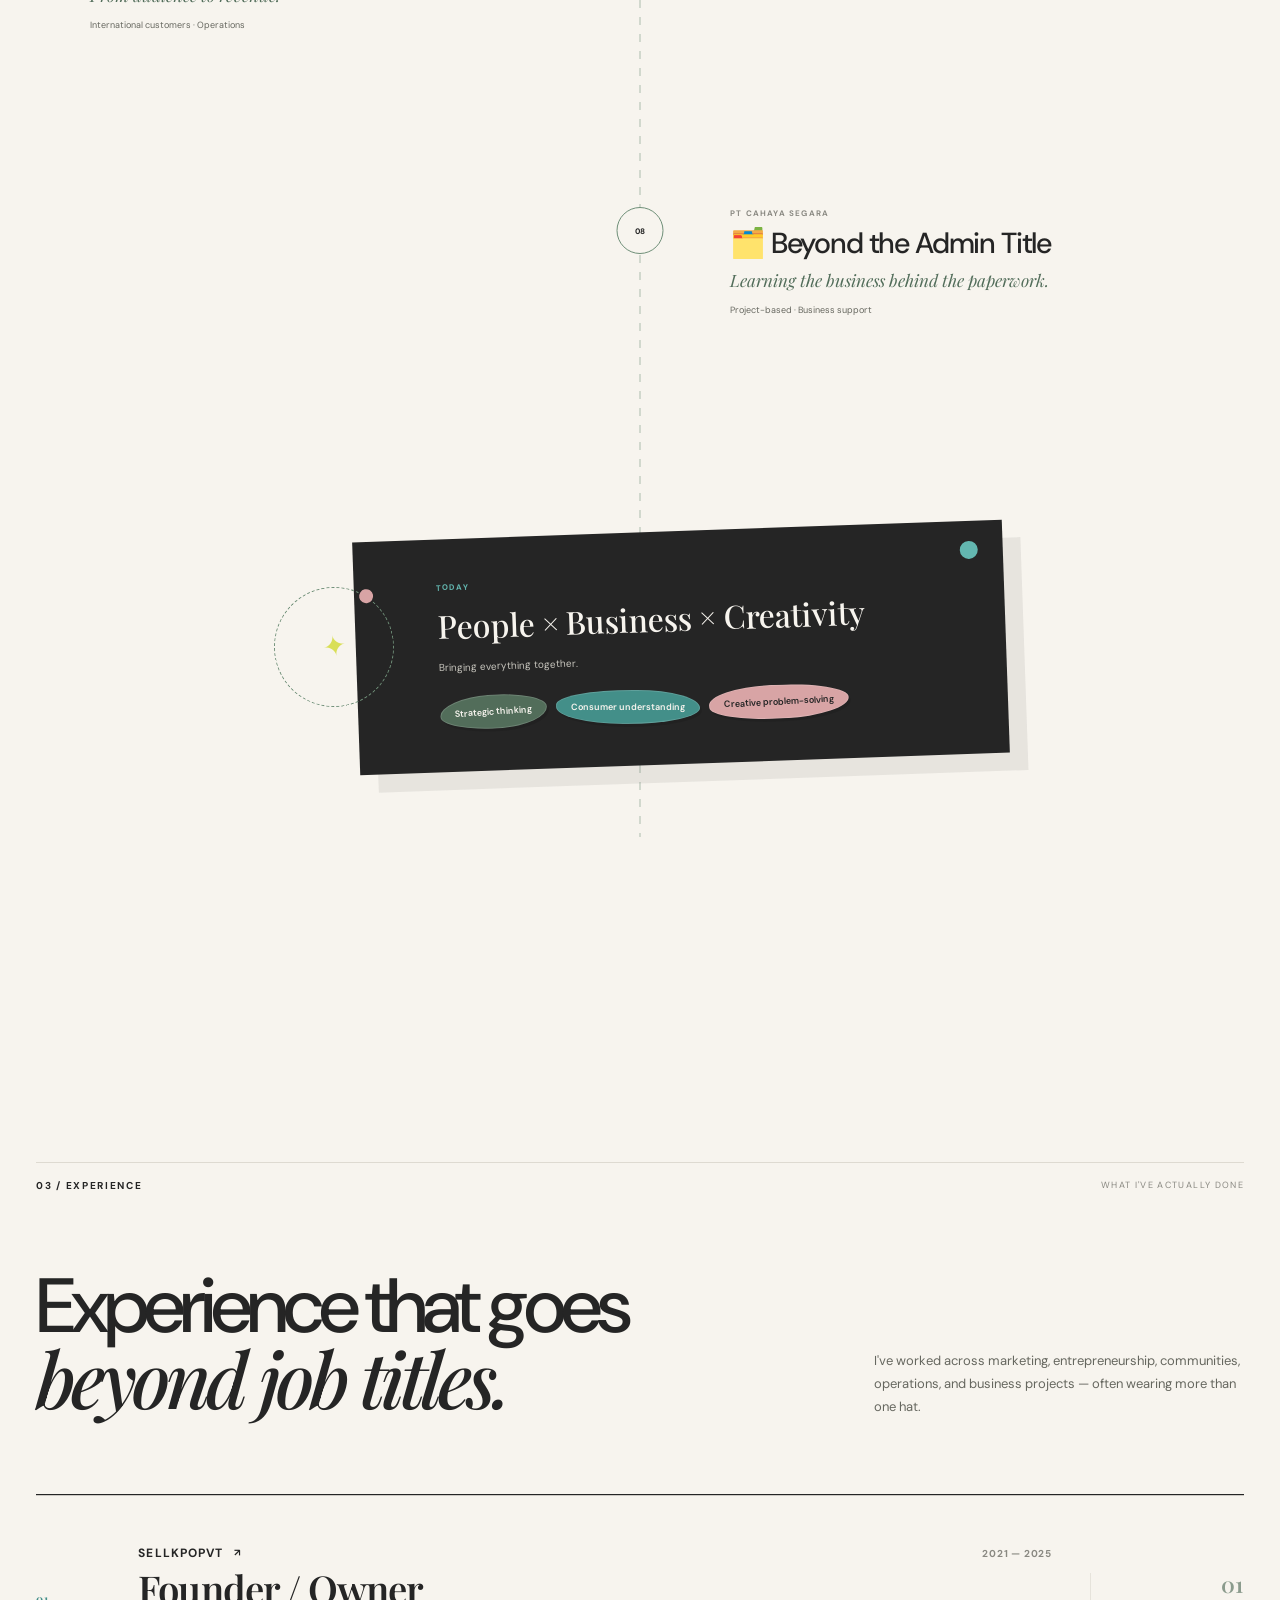
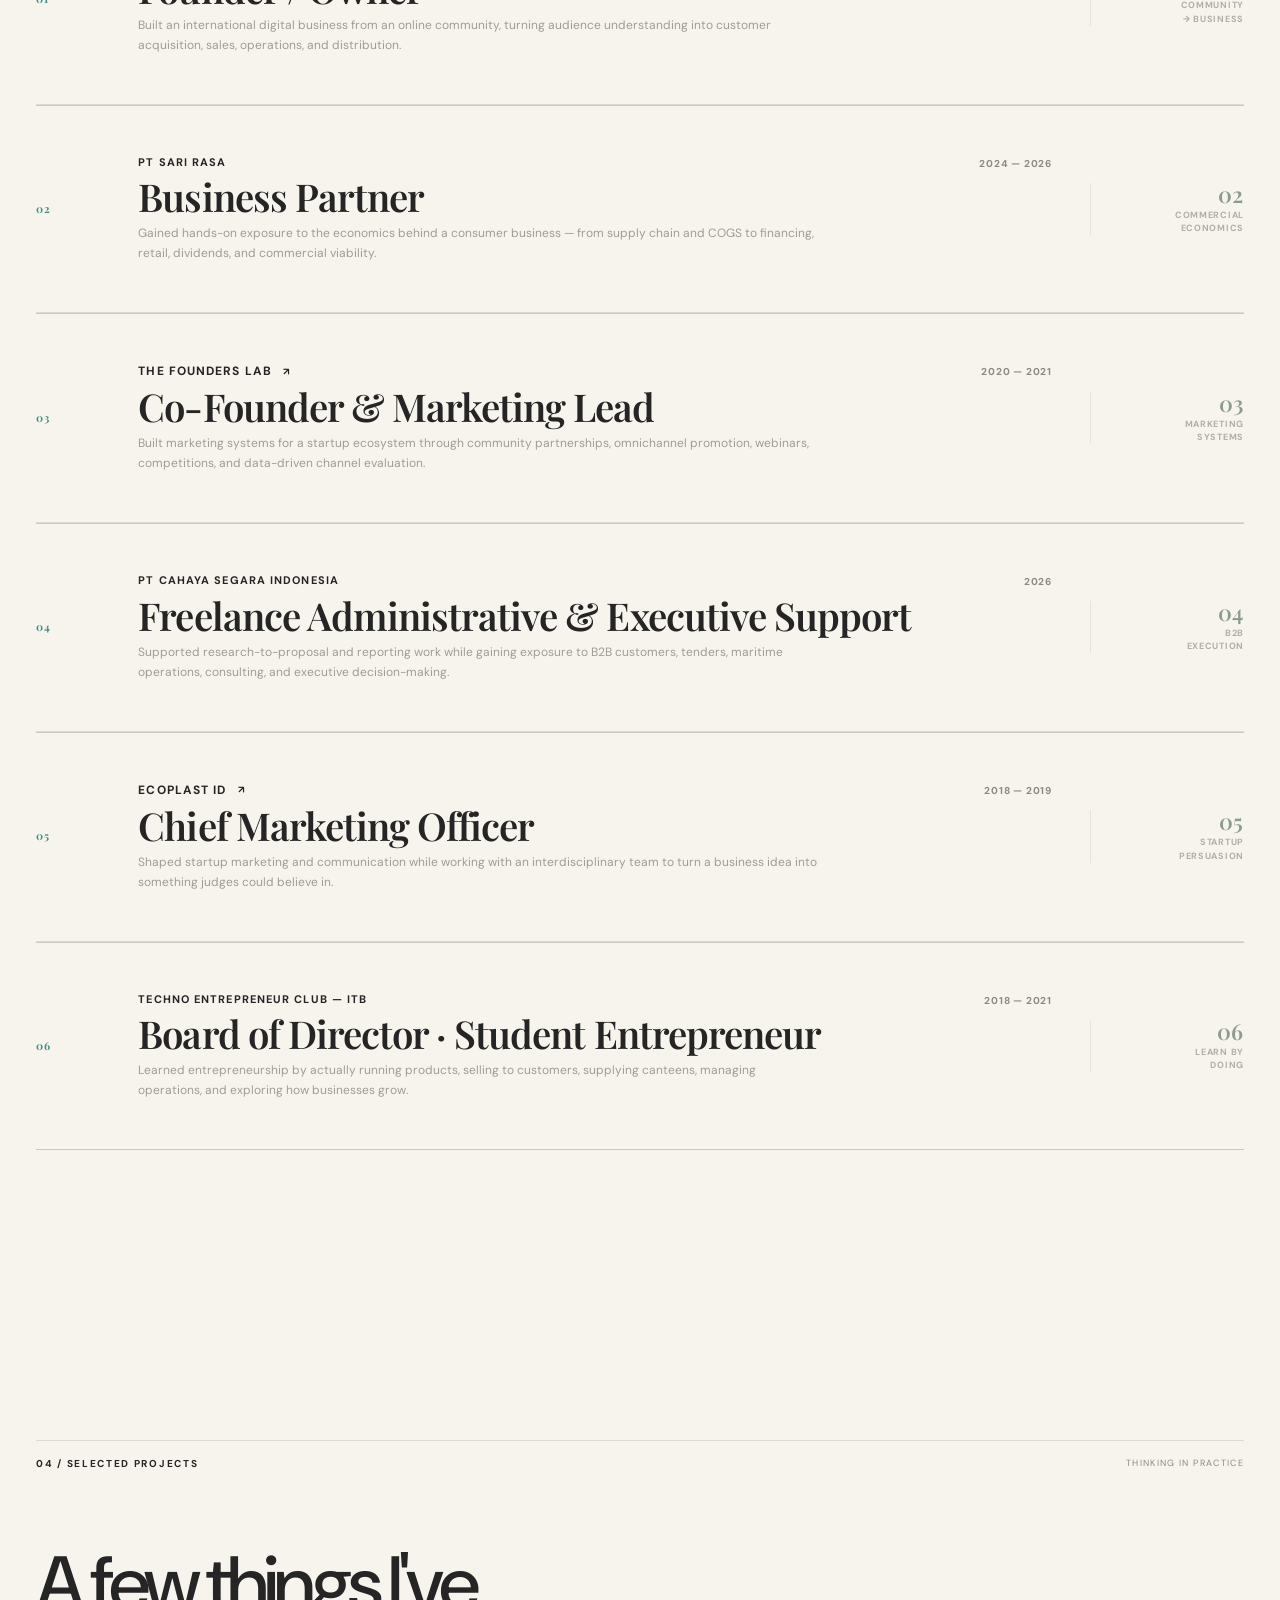
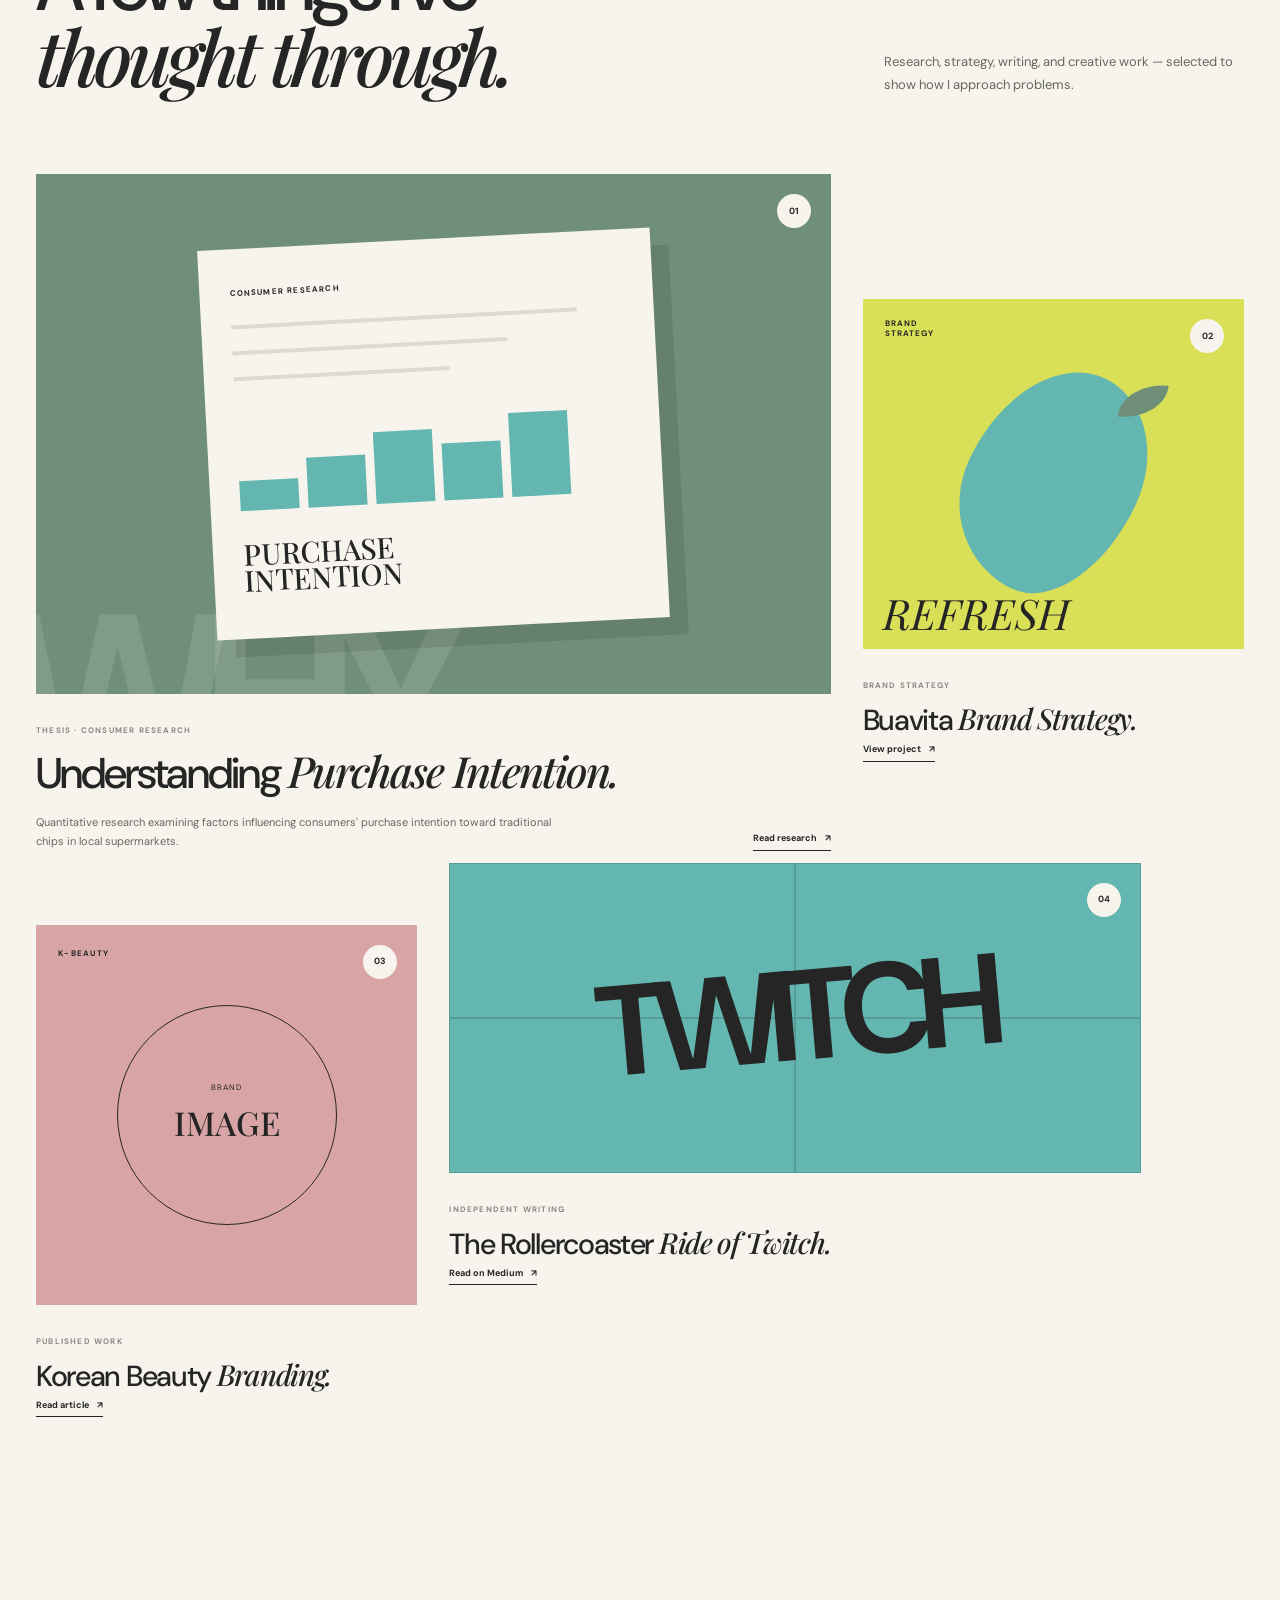
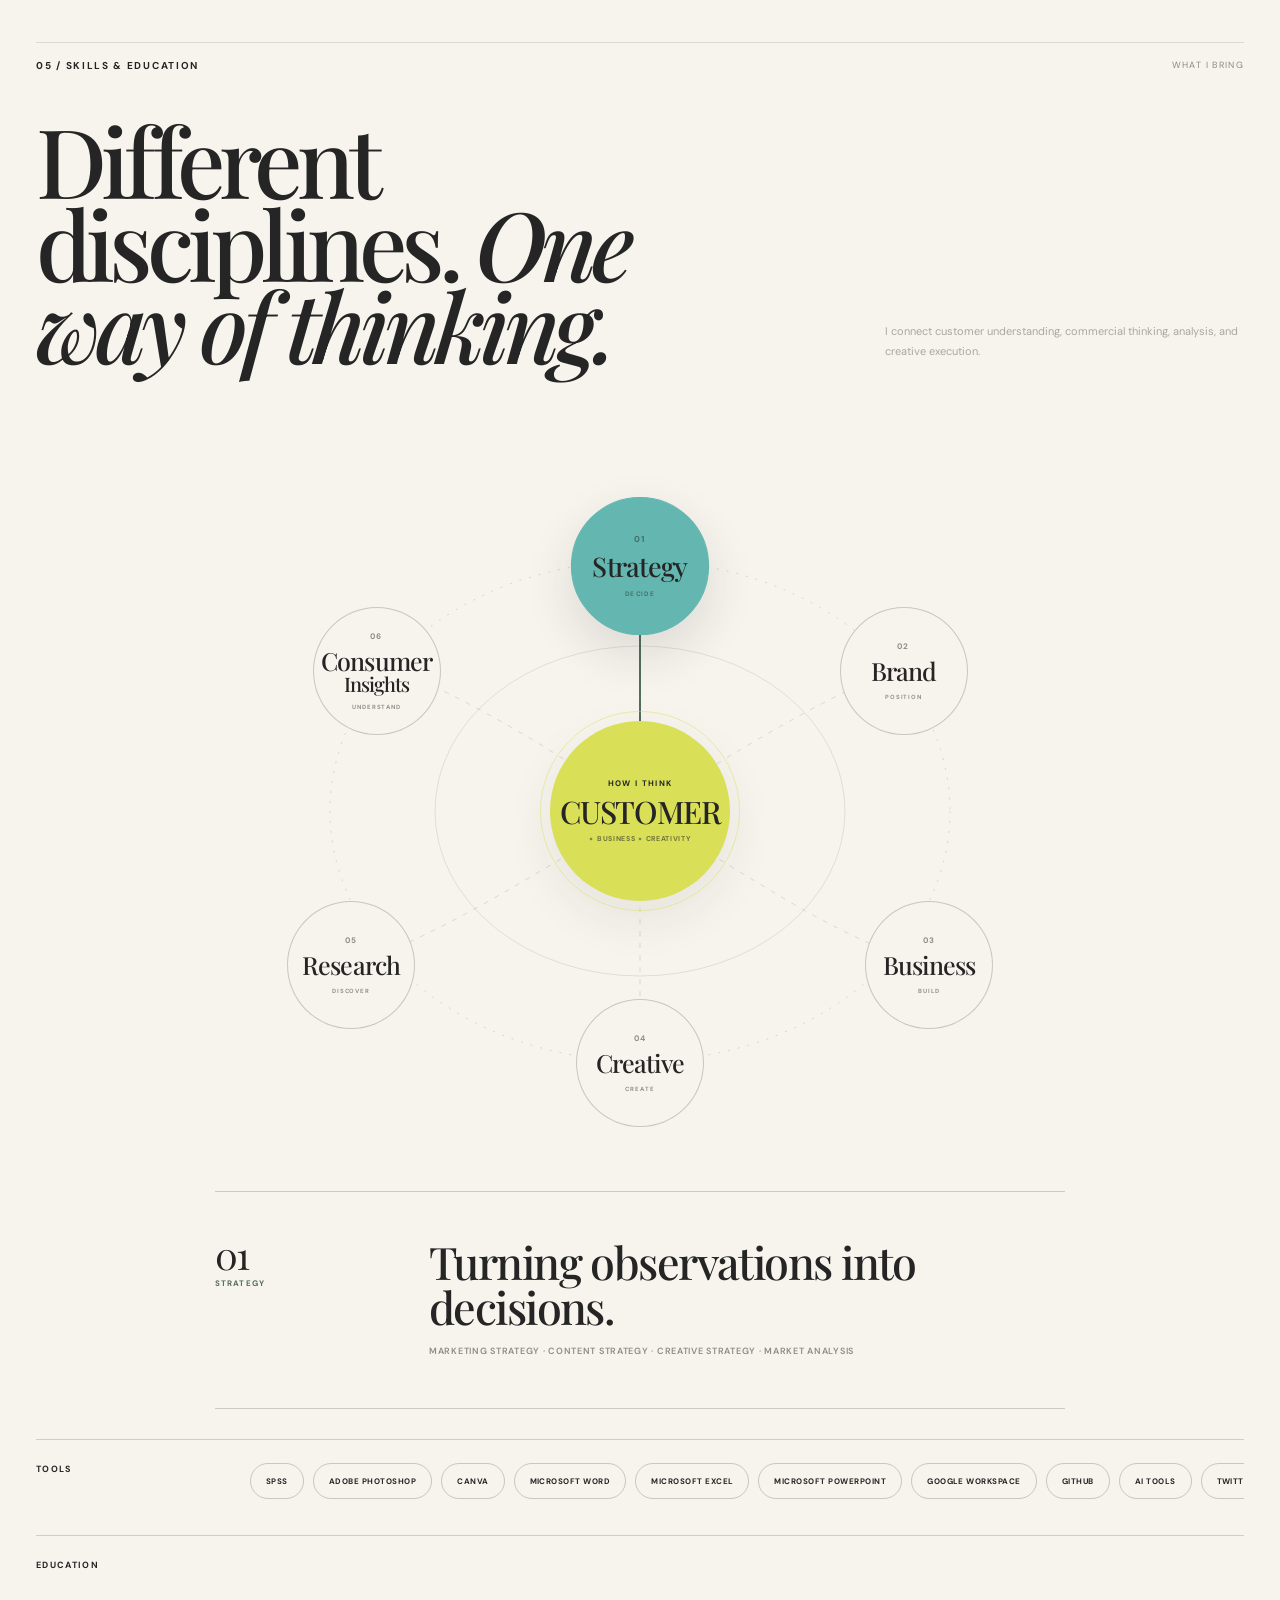
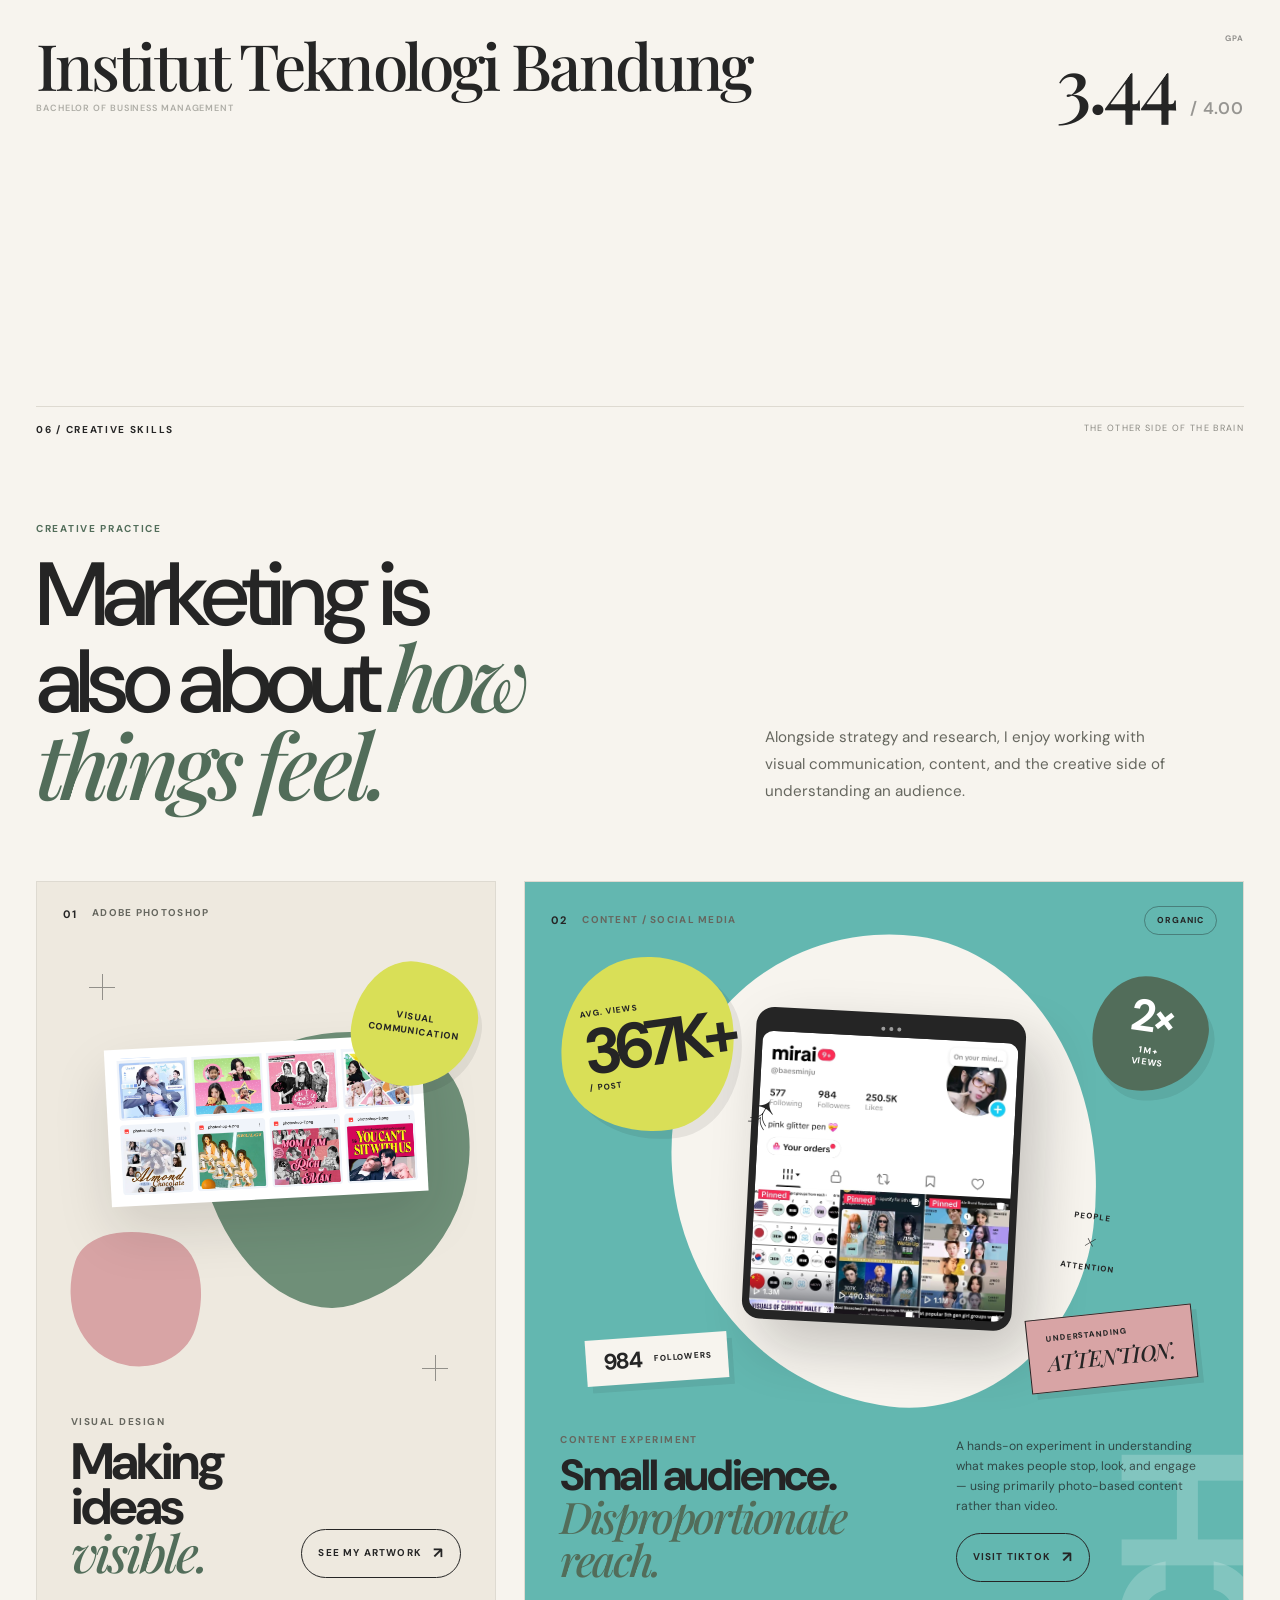
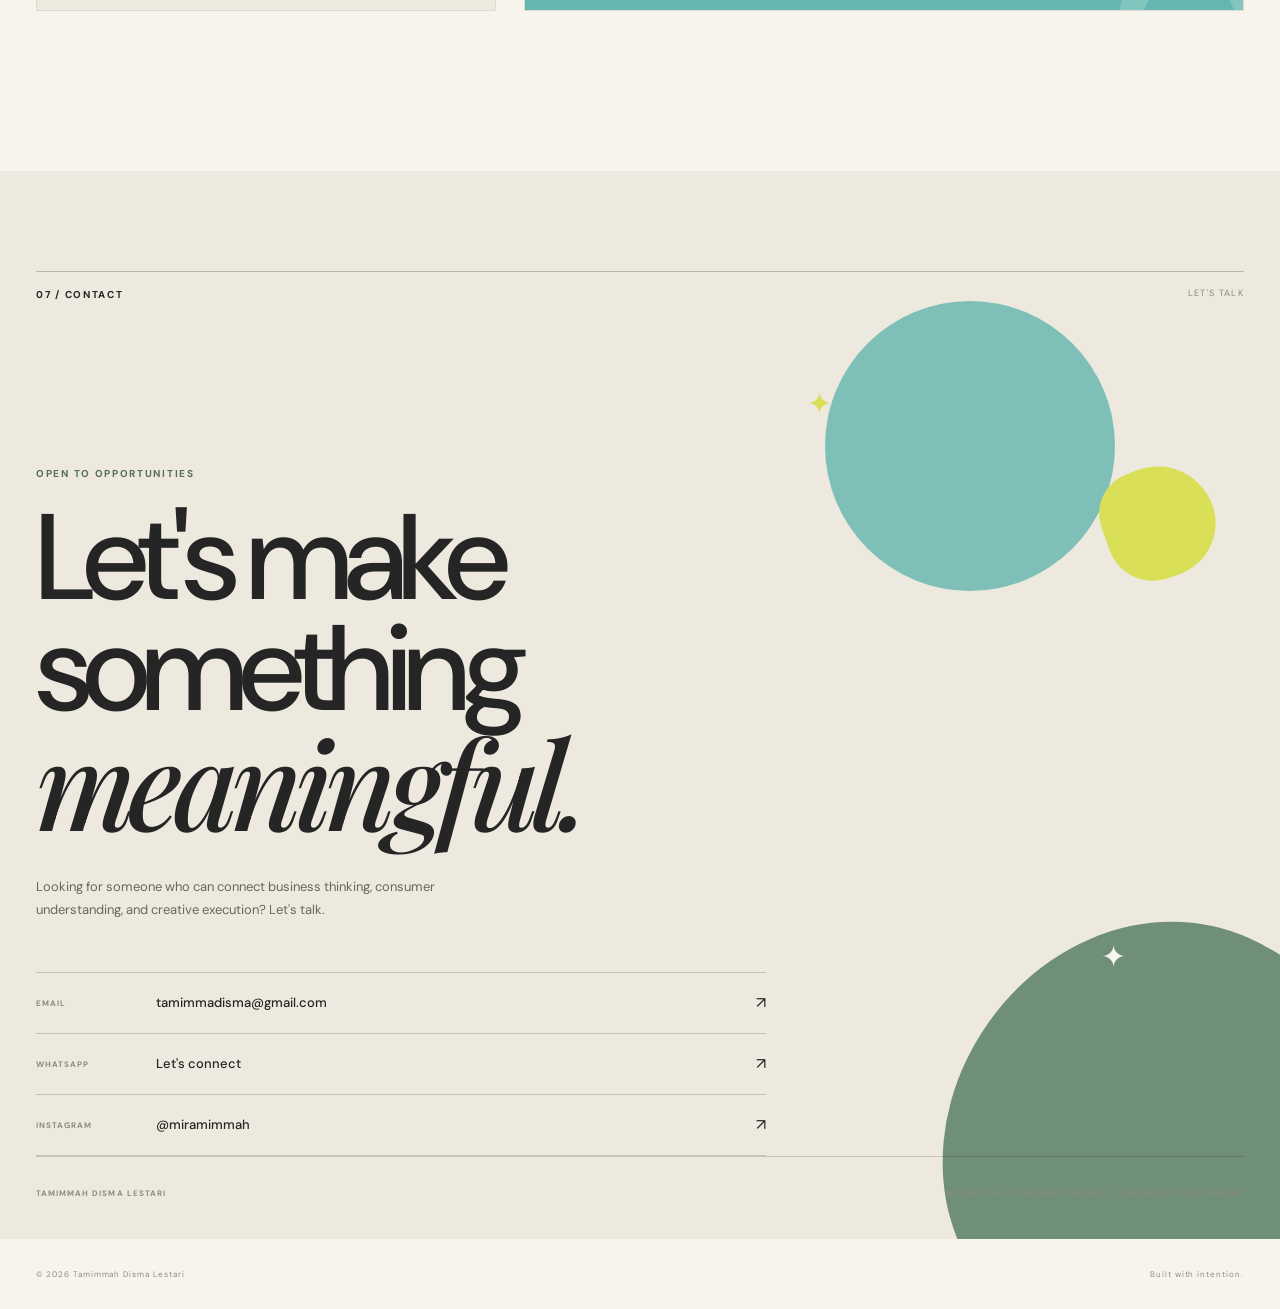
==== commit 8536e5a2: "Update index.html" ====
--- a/index.html
+++ b/index.html
@@ -2124,7 +2124,8 @@
       <a href="#contact">Contact</a>
 
       <a href="journal.html">Journal</a>
-
+      
+      <a href="personality.html">Personality</a>
     </nav>
 
 
